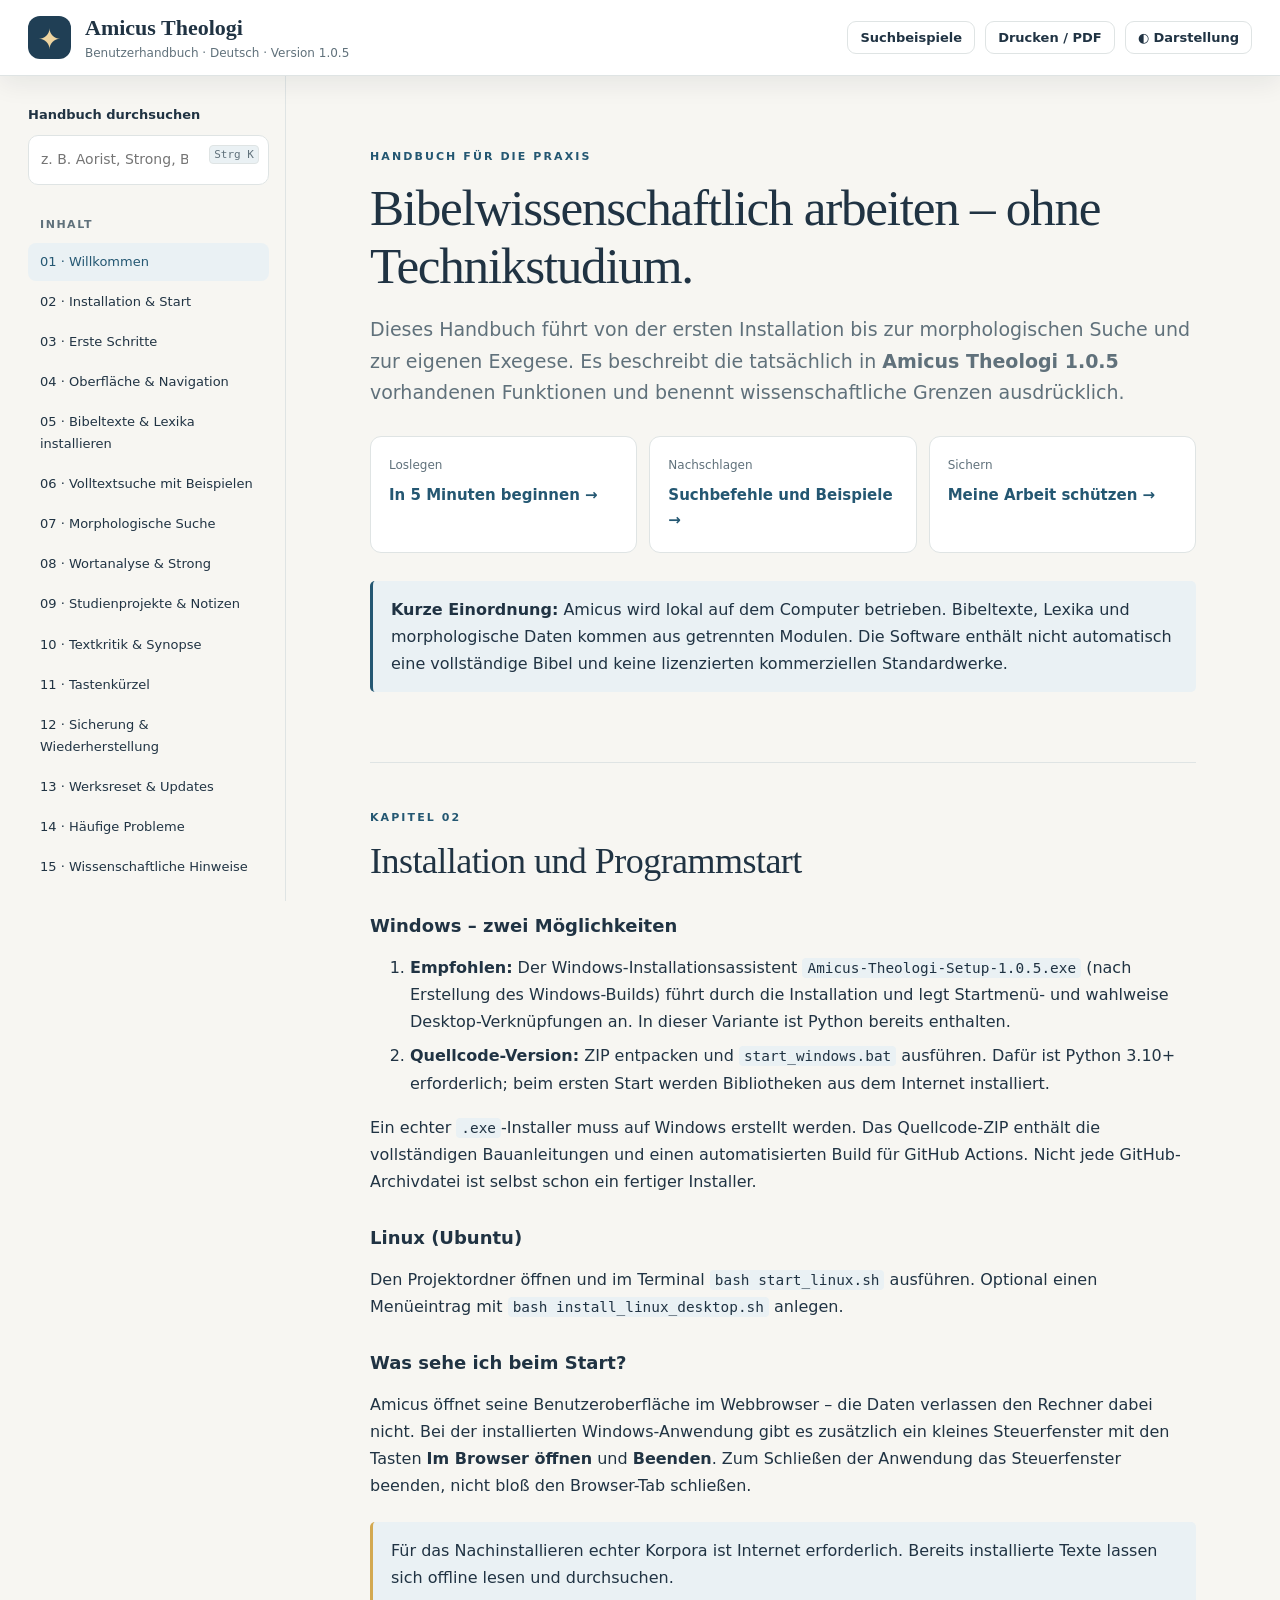
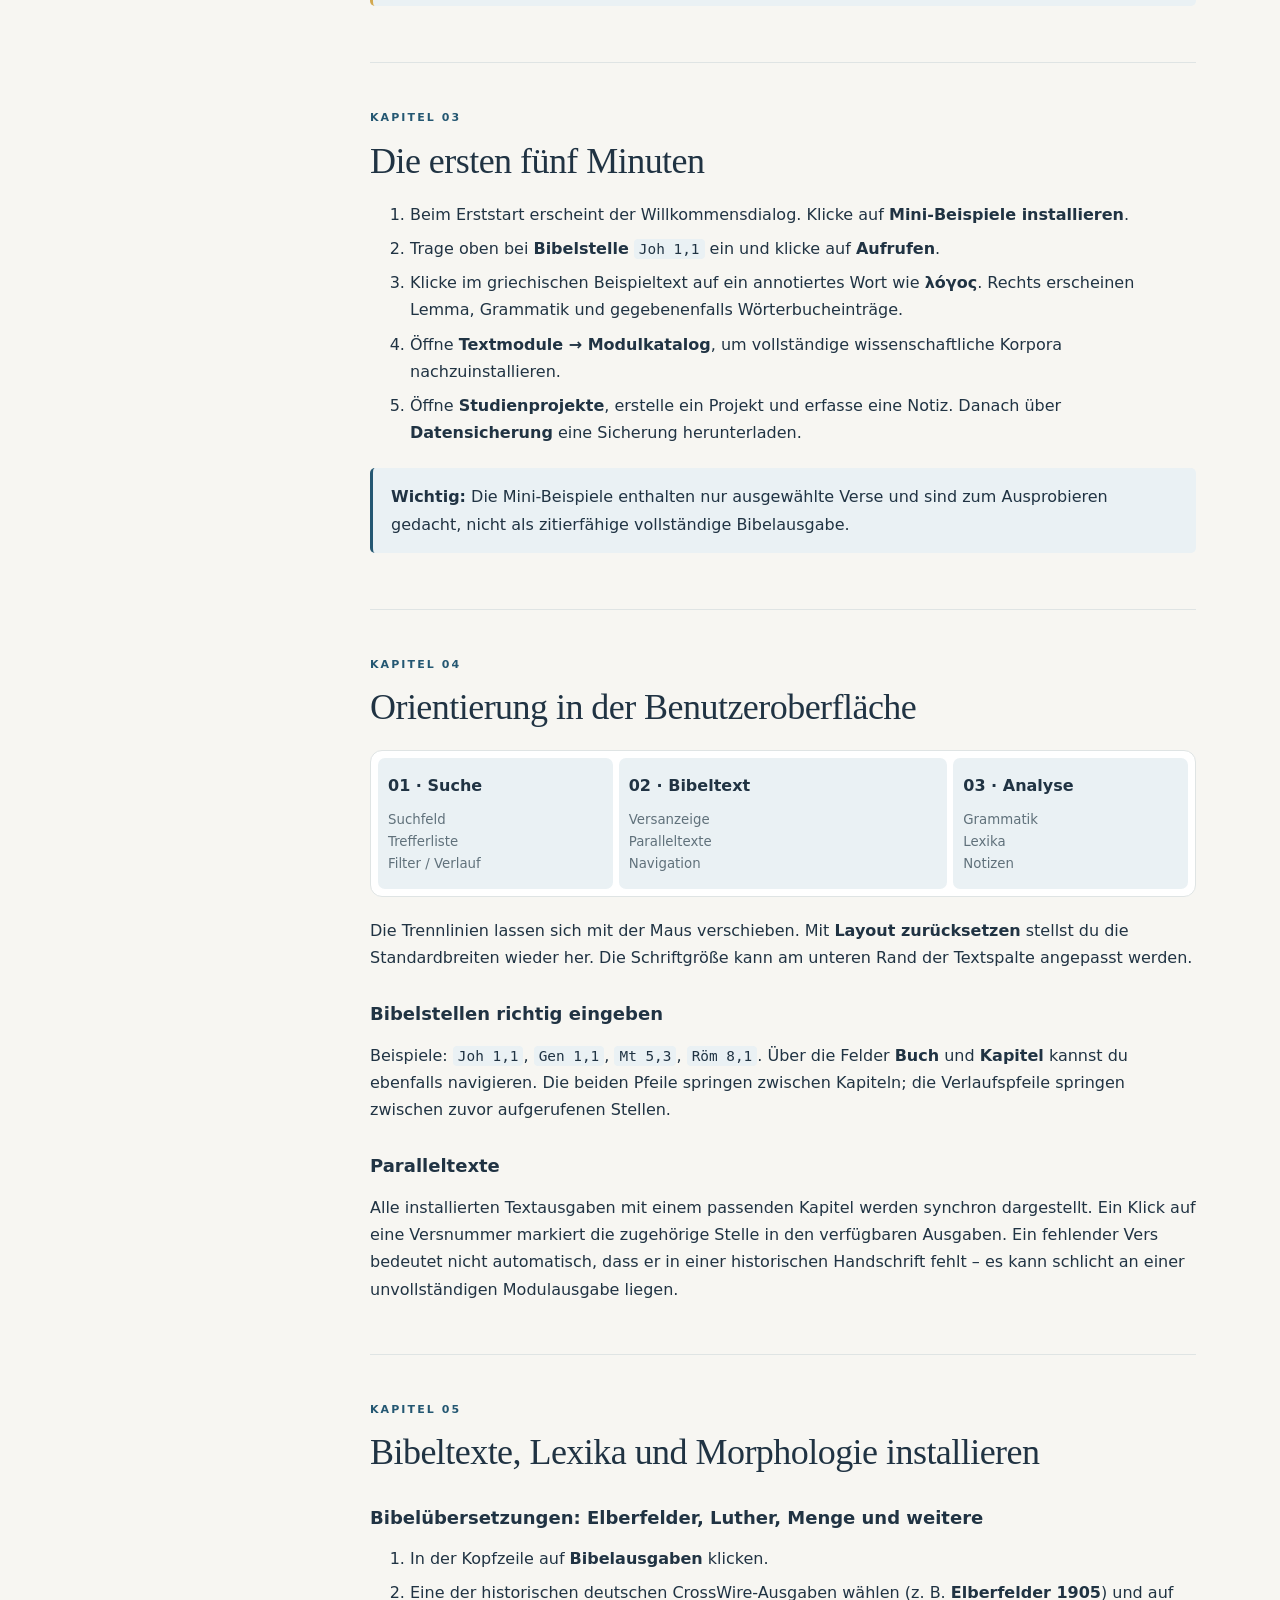
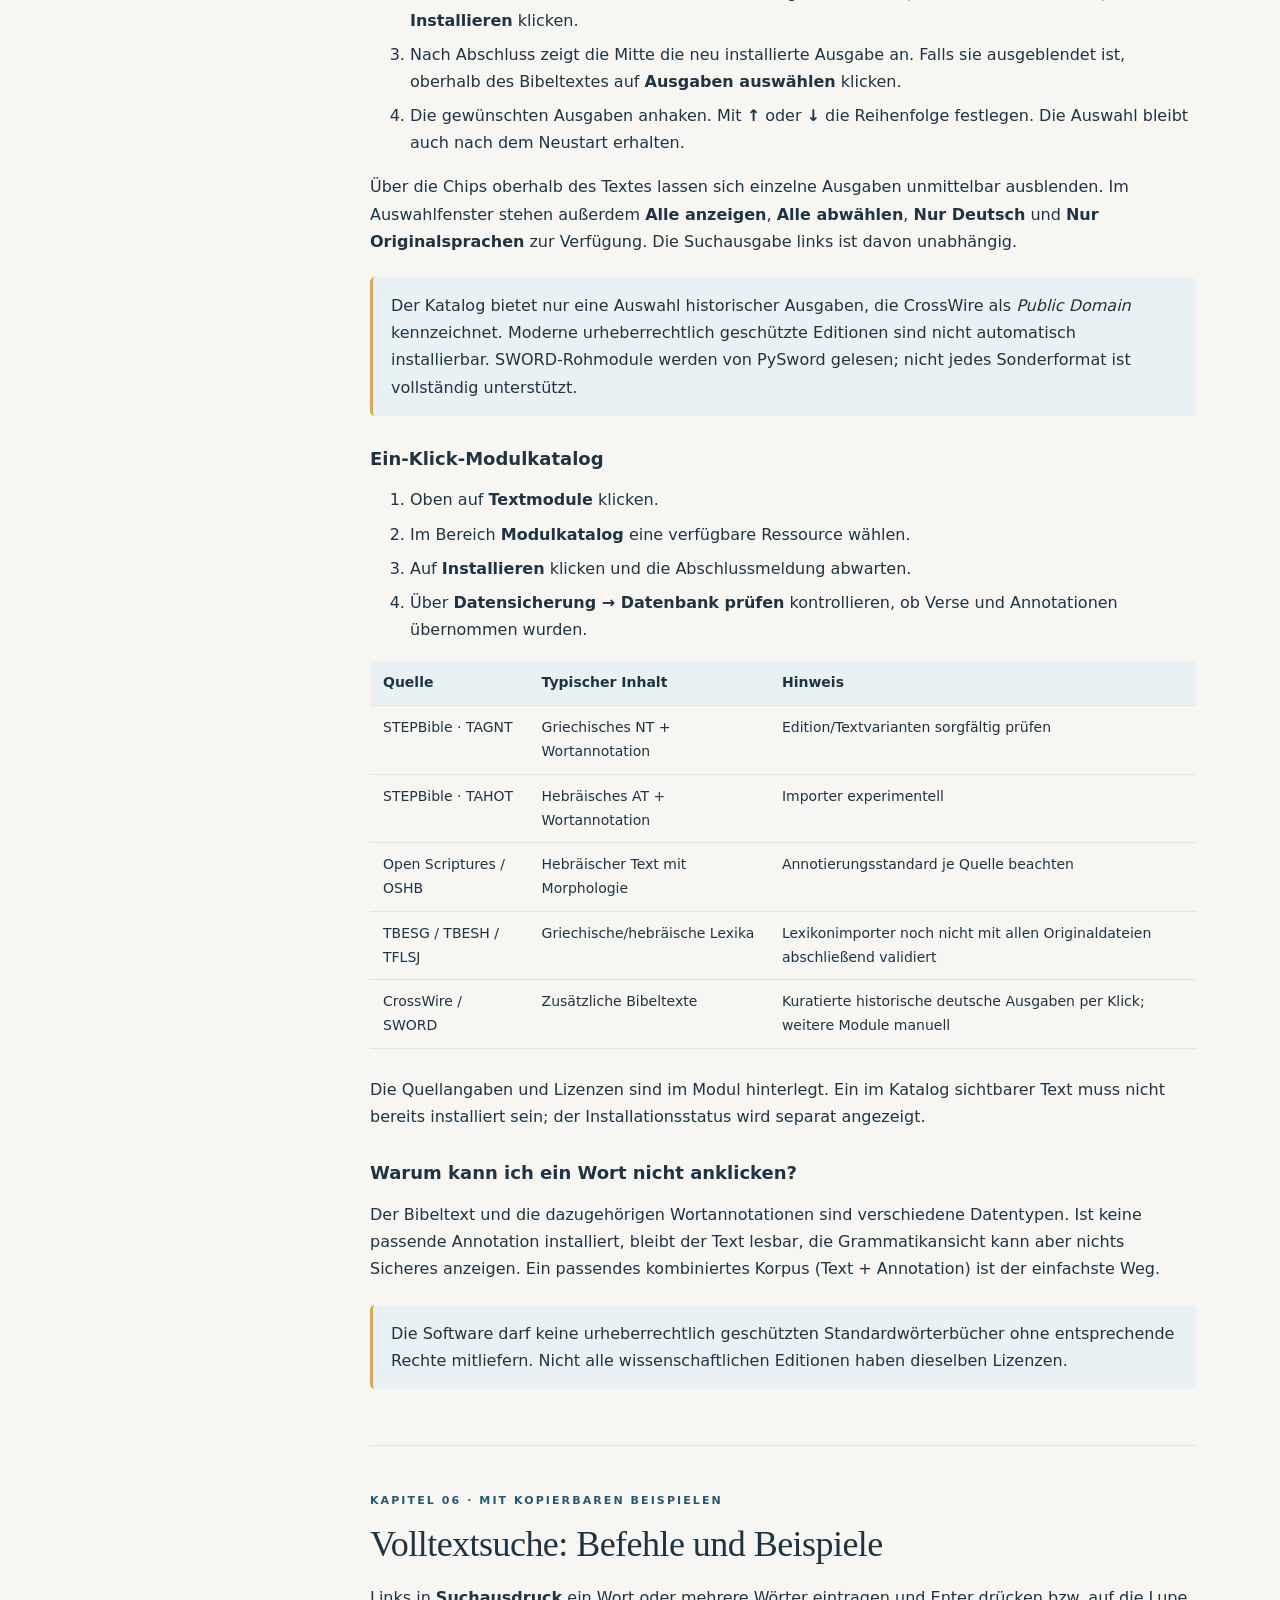
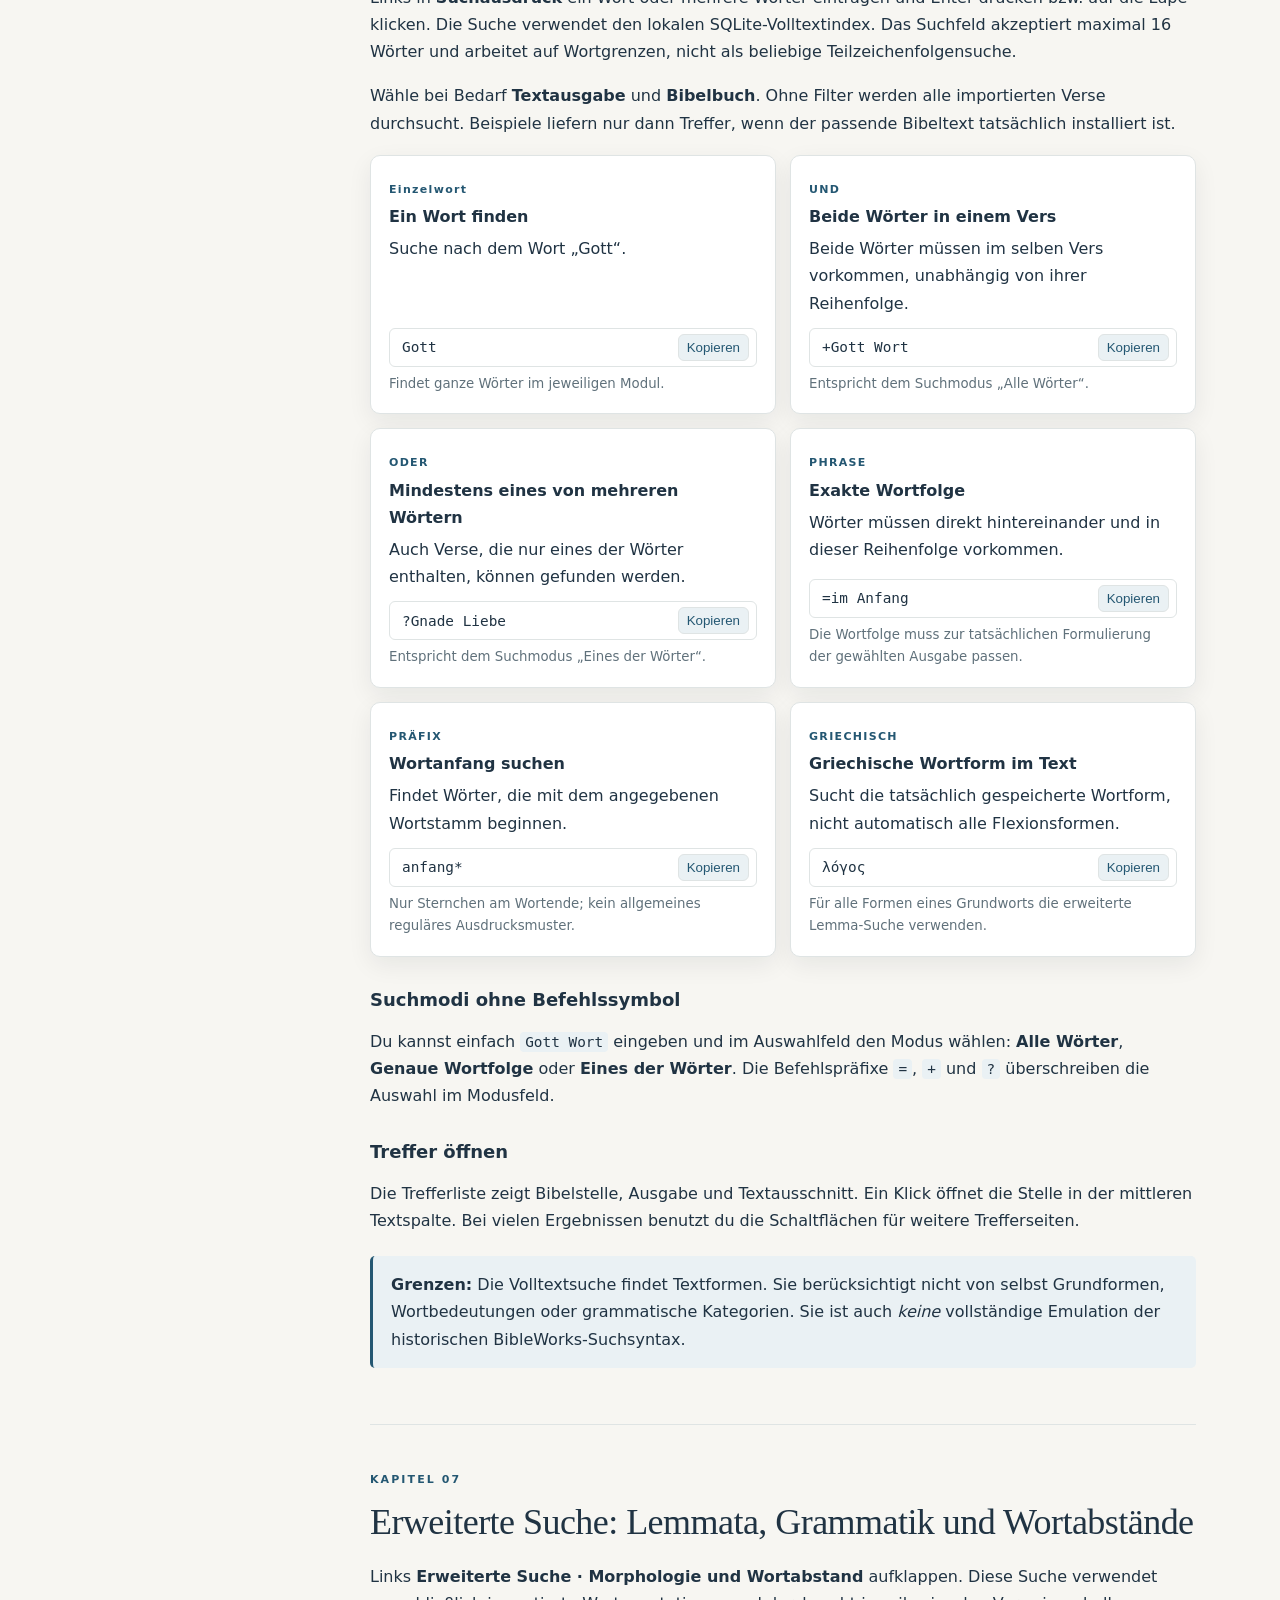
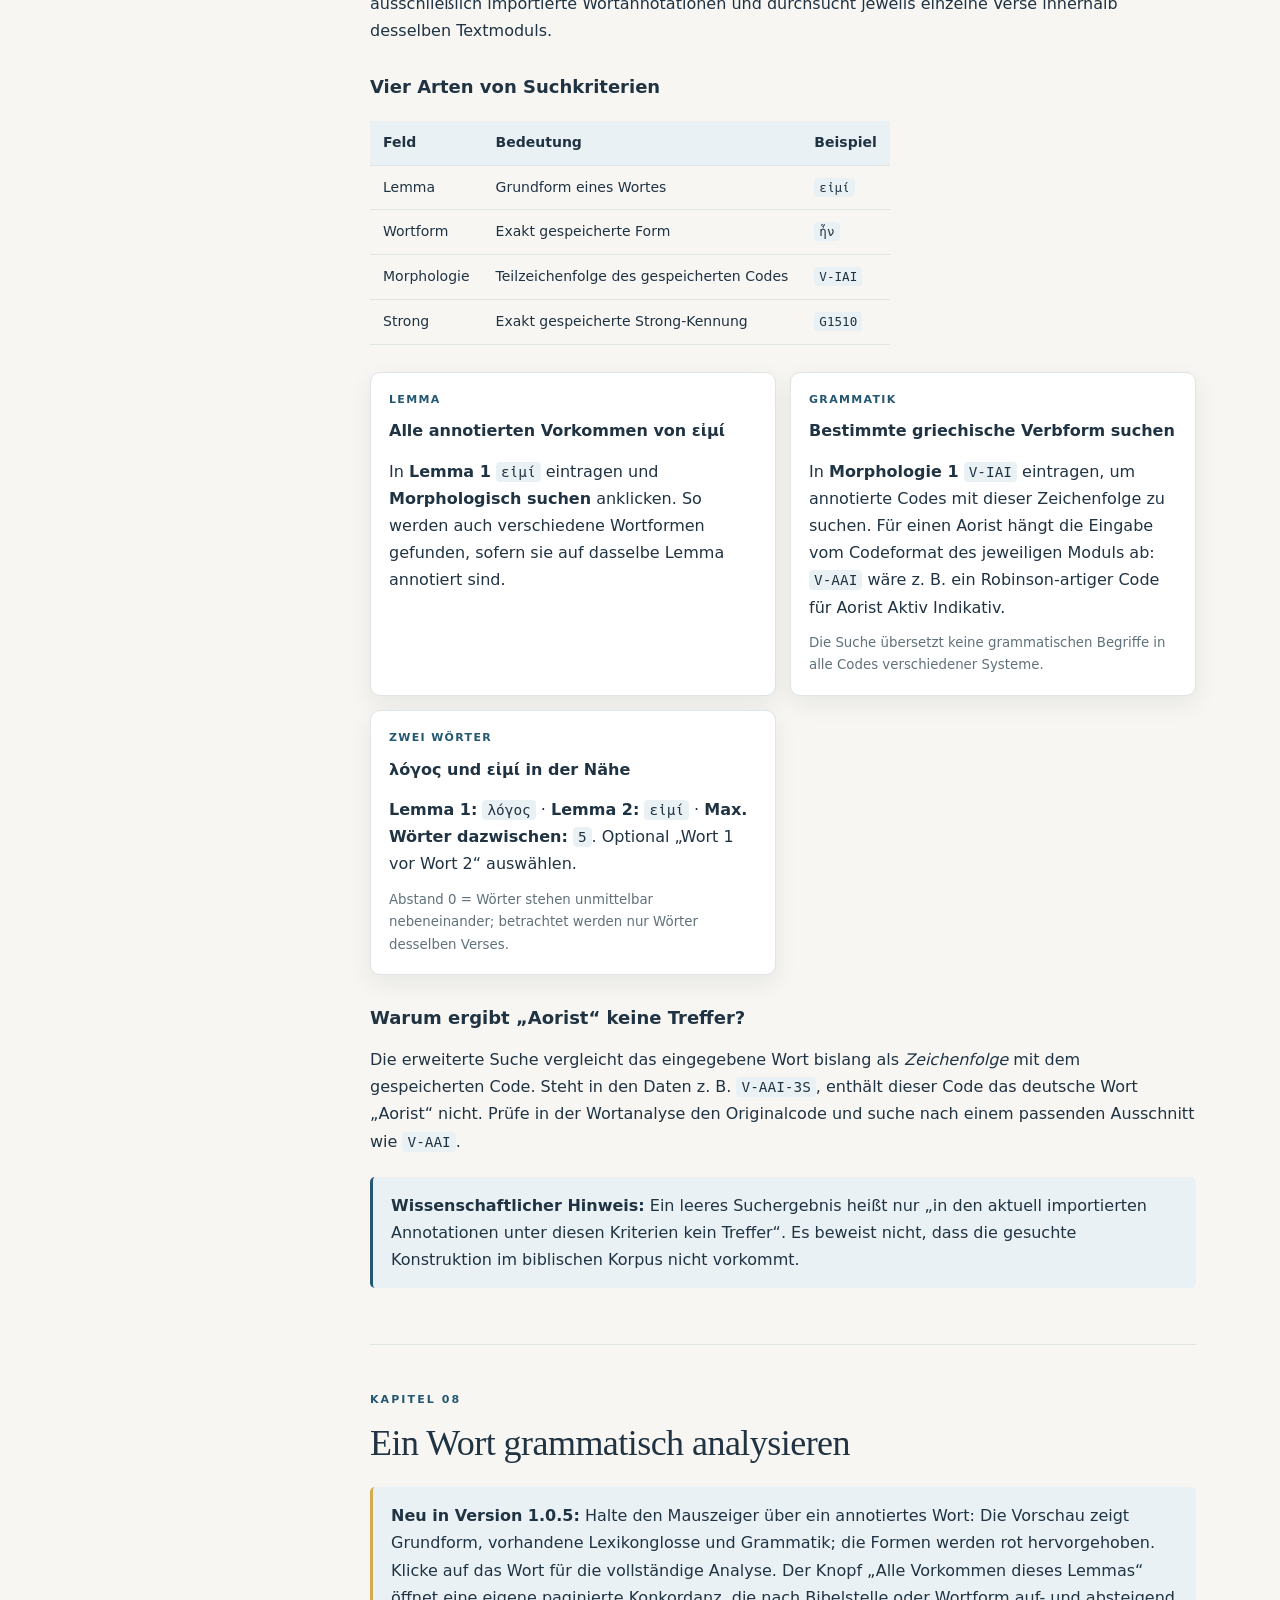
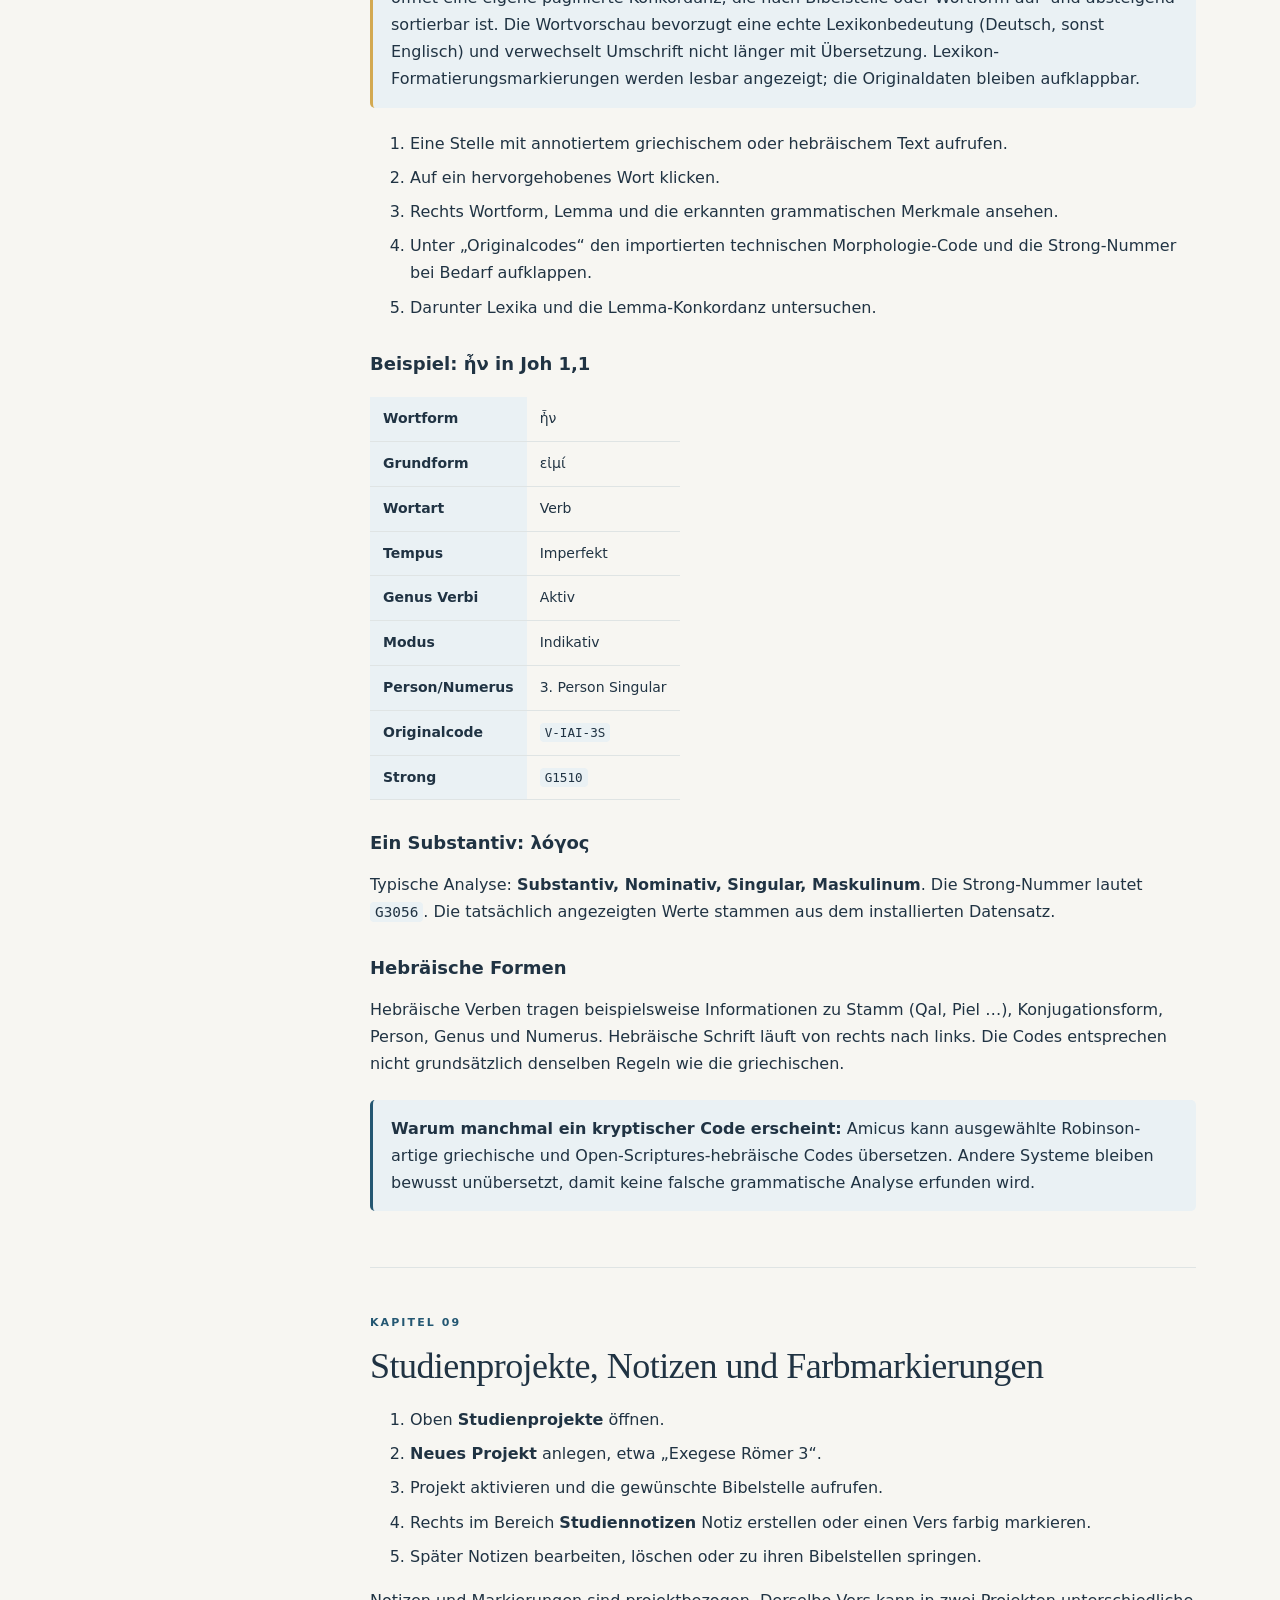
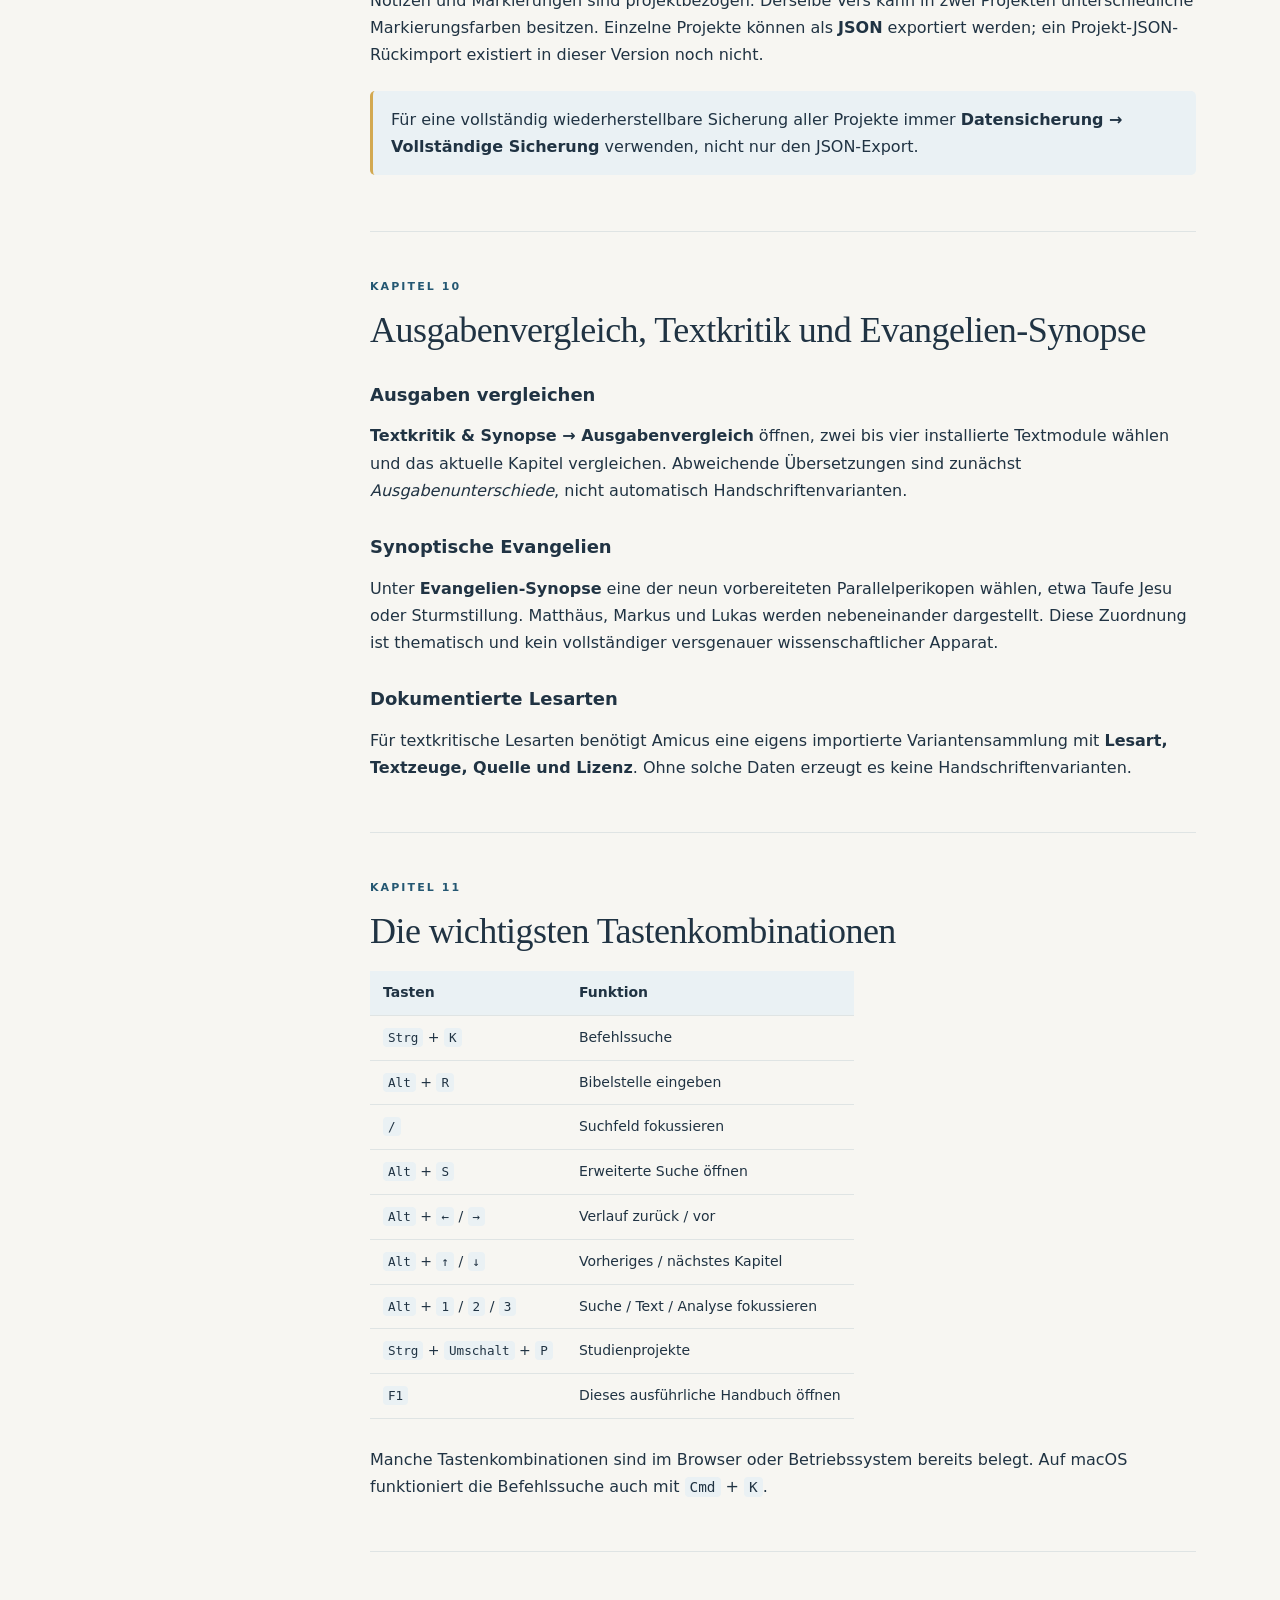
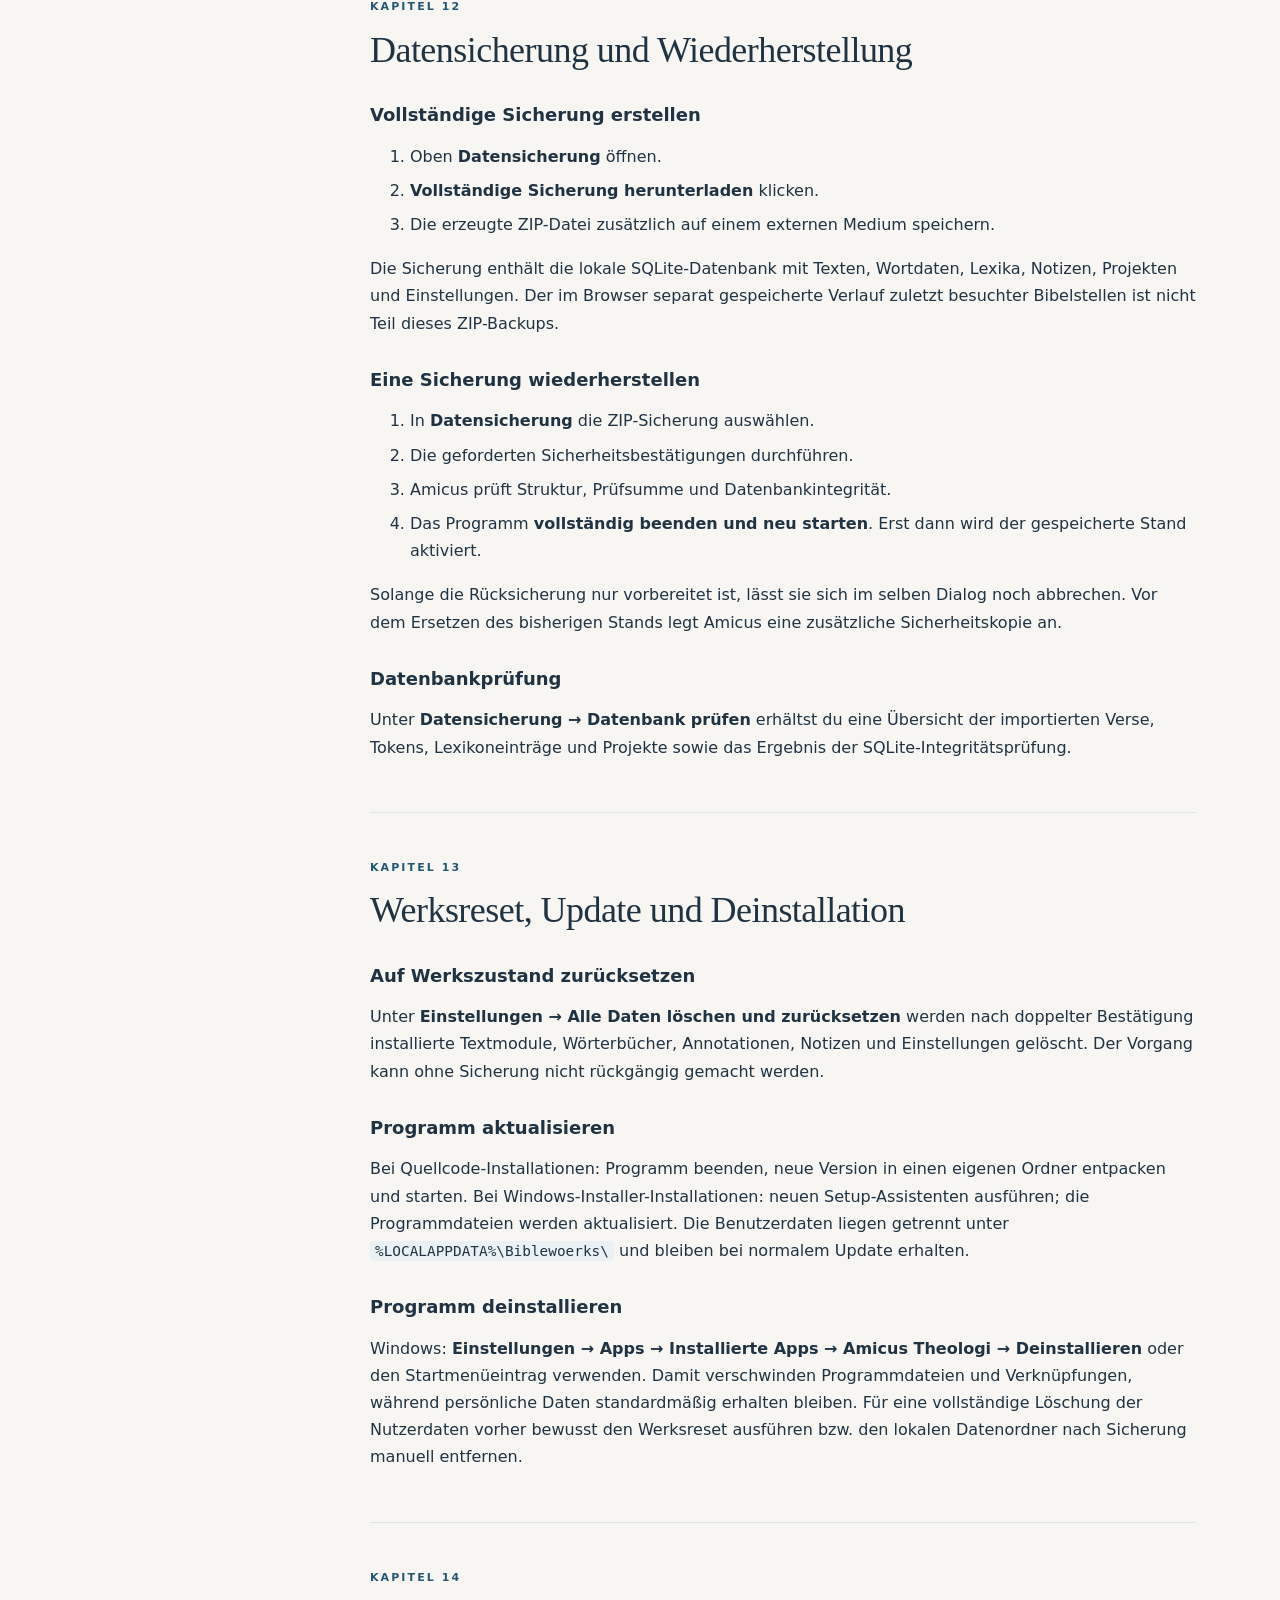
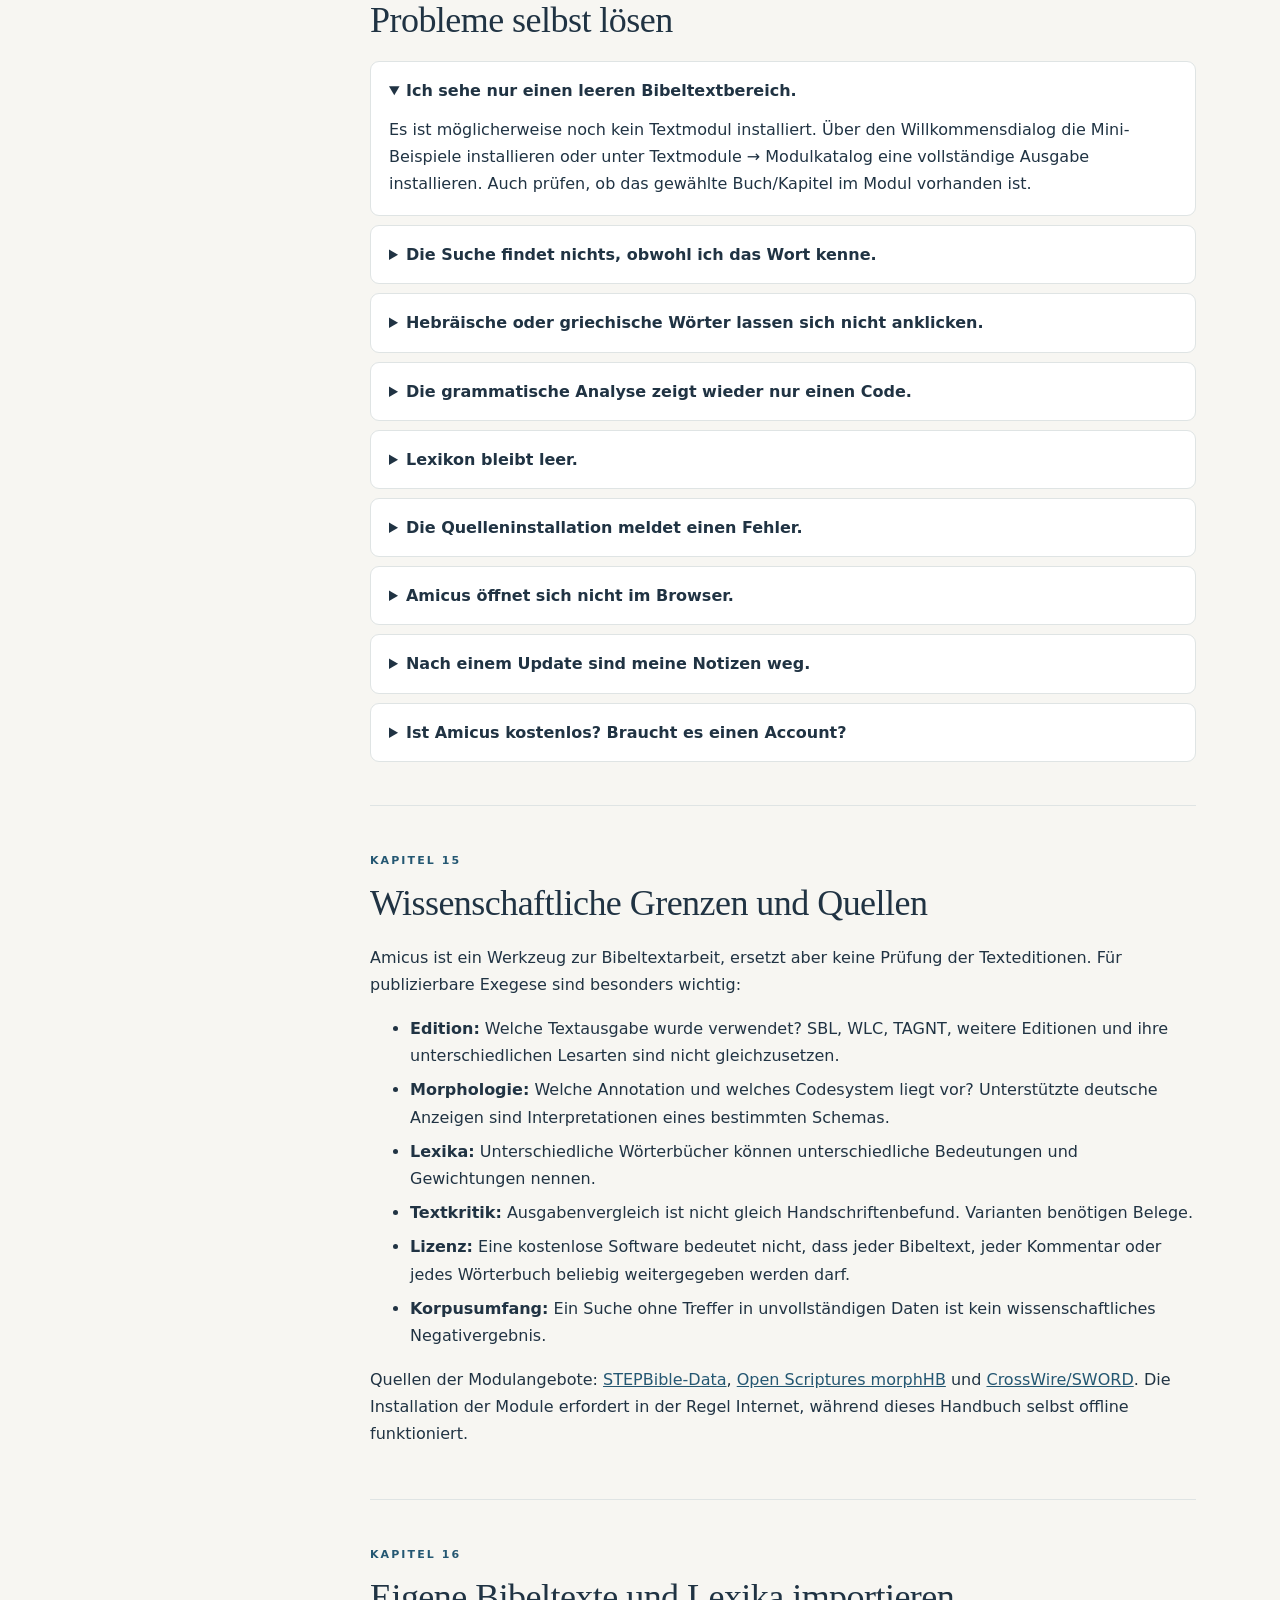
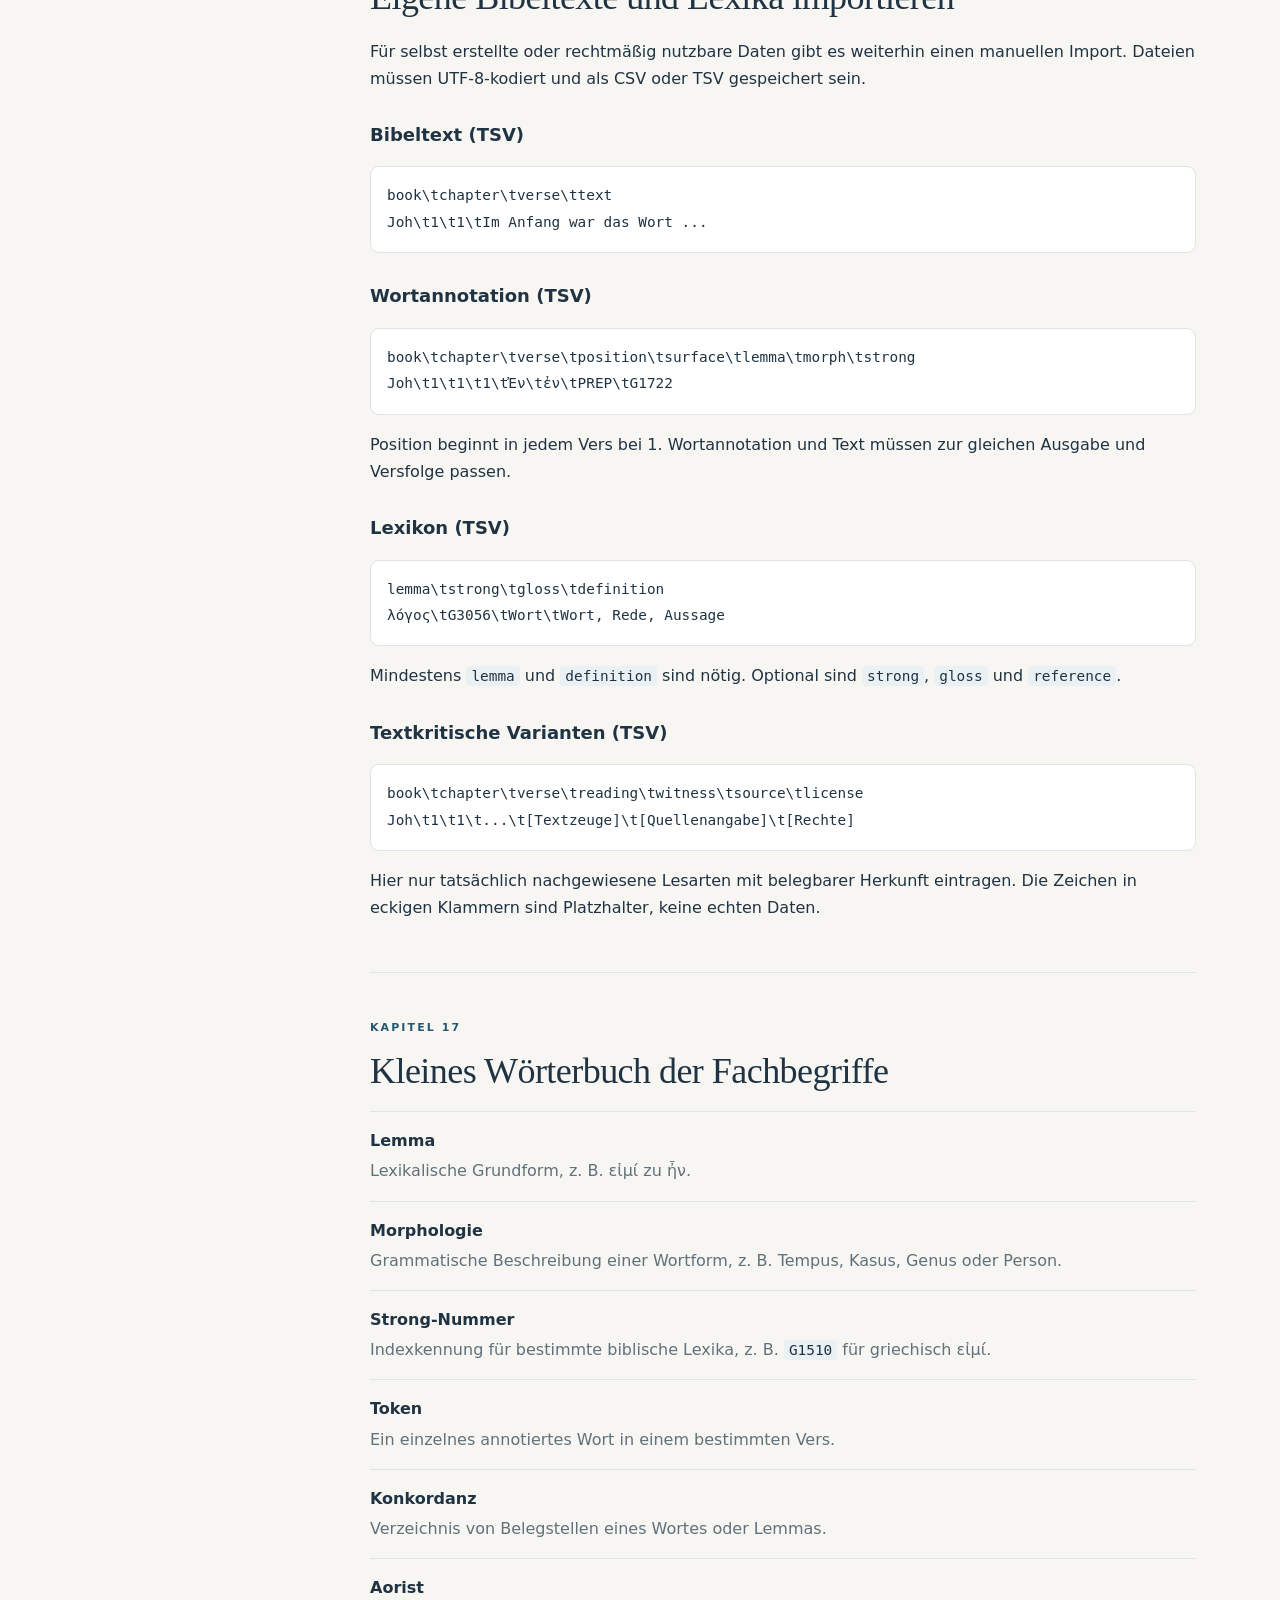
==== ANLEITUNG.html @ a0d25573 "v1.0.5_2 Oberfläche, Tooltips, Übersetzungsinstaller" ====
<!doctype html>
<html lang="de">
<head>
<meta charset="utf-8"><meta name="viewport" content="width=device-width, initial-scale=1">
<meta name="description" content="Durchsuchbare Offline-Anleitung für Amicus Theologi: Bibeltexte, Suche, Morphologie, Studienprojekte und Datensicherung.">
<title>Handbuch · Amicus Theologi</title>
<link rel="icon" href="data:image/svg+xml,%3Csvg xmlns='http://www.w3.org/2000/svg' viewBox='0 0 64 64'%3E%3Crect width='64' height='64' rx='14' fill='%231a344b'/%3E%3Cpath d='M9 19q13-6 23 4 10-10 23-4v29q-13-5-23 4-10-9-23-4z' fill='none' stroke='%23eacb83' stroke-width='3'/%3E%3Cpath d='M32 25v22' stroke='%23eacb83' stroke-width='2'/%3E%3C/svg%3E">
<link rel="stylesheet" href="ANLEITUNG.css">
<script src="ANLEITUNG.js" defer></script>
</head>
<body>
<a class="skip" href="#inhalt">Zum Inhalt springen</a>
<header class="mast"><div class="mast-inner"><a class="logo" href="#start" aria-label="Zum Anfang">✦</a><div class="mast-titles"><strong>Amicus Theologi</strong><span>Benutzerhandbuch · Deutsch · Version 1.0.5</span></div><div class="mast-actions"><a href="#suche-grundlagen">Suchbeispiele</a><button id="print" type="button">Drucken / PDF</button><button id="theme" type="button" title="Hell/Dunkel umschalten">◐ Darstellung</button></div></div></header>
<div class="layout">
<aside class="sidebar" aria-label="Handbuch-Navigation"><div class="search-wrap"><label for="manual-search">Handbuch durchsuchen</label><div class="search-row"><input id="manual-search" type="search" placeholder="z. B. Aorist, Strong, Backup …" autocomplete="off" aria-controls="search-results"><kbd>Strg K</kbd></div><button id="clear-search" type="button" hidden>Suche löschen ×</button><div id="search-results" role="status" aria-live="polite"></div></div><nav class="contents" aria-label="Kapitel"><p class="nav-label">INHALT</p>
<a href="#start">01 · Willkommen</a><a href="#installation">02 · Installation &amp; Start</a><a href="#erster-start">03 · Erste Schritte</a><a href="#oberflaeche">04 · Oberfläche &amp; Navigation</a><a href="#modulmanager">05 · Bibeltexte &amp; Lexika installieren</a><a href="#suche-grundlagen">06 · Volltextsuche mit Beispielen</a><a href="#suche-erweitert">07 · Morphologische Suche</a><a href="#morphologie">08 · Wortanalyse &amp; Strong</a><a href="#studien">09 · Studienprojekte &amp; Notizen</a><a href="#textkritik">10 · Textkritik &amp; Synopse</a><a href="#tastatur">11 · Tastenkürzel</a><a href="#daten">12 · Sicherung &amp; Wiederherstellung</a><a href="#reset">13 · Werksreset &amp; Updates</a><a href="#probleme">14 · Häufige Probleme</a><a href="#wissenschaft">15 · Wissenschaftliche Hinweise</a><a href="#formate">16 · Eigene Dateien importieren</a><a href="#glossar">17 · Fachbegriffe &amp; Glossar</a>
</nav><p class="sidebar-bottom">Lokal lesbar · kein Konto erforderlich · keine externe Such-API</p></aside>
<main id="inhalt" tabindex="-1"><div class="content">
<section class="hero help-chapter" id="start"><p class="eyebrow">HANDBUCH FÜR DIE PRAXIS</p><h1>Bibelwissenschaftlich arbeiten – ohne Technikstudium.</h1><p class="lede">Dieses Handbuch führt von der ersten Installation bis zur morphologischen Suche und zur eigenen Exegese. Es beschreibt die tatsächlich in <strong>Amicus Theologi 1.0.5</strong> vorhandenen Funktionen und benennt wissenschaftliche Grenzen ausdrücklich.</p><div class="hero-grid"><a href="#erster-start"><span>Loslegen</span><strong>In 5 Minuten beginnen →</strong></a><a href="#suche-grundlagen"><span>Nachschlagen</span><strong>Suchbefehle und Beispiele →</strong></a><a href="#daten"><span>Sichern</span><strong>Meine Arbeit schützen →</strong></a></div><div class="notice"><strong>Kurze Einordnung:</strong> Amicus wird lokal auf dem Computer betrieben. Bibeltexte, Lexika und morphologische Daten kommen aus getrennten Modulen. Die Software enthält nicht automatisch eine vollständige Bibel und keine lizenzierten kommerziellen Standardwerke.</div></section>
<section class="help-chapter" id="installation"><p class="eyebrow">KAPITEL 02</p><h2>Installation und Programmstart</h2><h3>Windows – zwei Möglichkeiten</h3><ol><li><strong>Empfohlen:</strong> Der Windows-Installationsassistent <code>Amicus-Theologi-Setup-1.0.5.exe</code> (nach Erstellung des Windows-Builds) führt durch die Installation und legt Startmenü- und wahlweise Desktop-Verknüpfungen an. In dieser Variante ist Python bereits enthalten.</li><li><strong>Quellcode-Version:</strong> ZIP entpacken und <code>start_windows.bat</code> ausführen. Dafür ist Python 3.10+ erforderlich; beim ersten Start werden Bibliotheken aus dem Internet installiert.</li></ol><p>Ein echter <code>.exe</code>-Installer muss auf Windows erstellt werden. Das Quellcode-ZIP enthält die vollständigen Bauanleitungen und einen automatisierten Build für GitHub Actions. Nicht jede GitHub-Archivdatei ist selbst schon ein fertiger Installer.</p><h3>Linux (Ubuntu)</h3><p>Den Projektordner öffnen und im Terminal <code>bash start_linux.sh</code> ausführen. Optional einen Menüeintrag mit <code>bash install_linux_desktop.sh</code> anlegen.</p><h3>Was sehe ich beim Start?</h3><p>Amicus öffnet seine Benutzeroberfläche im Webbrowser – die Daten verlassen den Rechner dabei nicht. Bei der installierten Windows-Anwendung gibt es zusätzlich ein kleines Steuerfenster mit den Tasten <b>Im Browser öffnen</b> und <b>Beenden</b>. Zum Schließen der Anwendung das Steuerfenster beenden, nicht bloß den Browser-Tab schließen.</p><div class="tip">Für das Nachinstallieren echter Korpora ist Internet erforderlich. Bereits installierte Texte lassen sich offline lesen und durchsuchen.</div></section>
<section class="help-chapter" id="erster-start"><p class="eyebrow">KAPITEL 03</p><h2>Die ersten fünf Minuten</h2><ol><li>Beim Erststart erscheint der Willkommensdialog. Klicke auf <strong>Mini-Beispiele installieren</strong>.</li><li>Trage oben bei <strong>Bibelstelle</strong> <code>Joh 1,1</code> ein und klicke auf <strong>Aufrufen</strong>.</li><li>Klicke im griechischen Beispieltext auf ein annotiertes Wort wie <strong>λόγος</strong>. Rechts erscheinen Lemma, Grammatik und gegebenenfalls Wörterbucheinträge.</li><li>Öffne <strong>Textmodule → Modulkatalog</strong>, um vollständige wissenschaftliche Korpora nachzuinstallieren.</li><li>Öffne <strong>Studienprojekte</strong>, erstelle ein Projekt und erfasse eine Notiz. Danach über <strong>Datensicherung</strong> eine Sicherung herunterladen.</li></ol><div class="notice"><strong>Wichtig:</strong> Die Mini-Beispiele enthalten nur ausgewählte Verse und sind zum Ausprobieren gedacht, nicht als zitierfähige vollständige Bibelausgabe.</div></section>
<section class="help-chapter" id="oberflaeche"><p class="eyebrow">KAPITEL 04</p><h2>Orientierung in der Benutzeroberfläche</h2><div class="layout-diagram" role="img" aria-label="Drei Spalten: links Suche, Mitte Bibeltext, rechts Analyse"><div><strong>01 · Suche</strong><small>Suchfeld<br>Trefferliste<br>Filter / Verlauf</small></div><div><strong>02 · Bibeltext</strong><small>Versanzeige<br>Paralleltexte<br>Navigation</small></div><div><strong>03 · Analyse</strong><small>Grammatik<br>Lexika<br>Notizen</small></div></div><p>Die Trennlinien lassen sich mit der Maus verschieben. Mit <strong>Layout zurücksetzen</strong> stellst du die Standardbreiten wieder her. Die Schriftgröße kann am unteren Rand der Textspalte angepasst werden.</p><h3>Bibelstellen richtig eingeben</h3><p>Beispiele: <code>Joh 1,1</code>, <code>Gen 1,1</code>, <code>Mt 5,3</code>, <code>Röm 8,1</code>. Über die Felder <strong>Buch</strong> und <strong>Kapitel</strong> kannst du ebenfalls navigieren. Die beiden Pfeile springen zwischen Kapiteln; die Verlaufspfeile springen zwischen zuvor aufgerufenen Stellen.</p><h3>Paralleltexte</h3><p>Alle installierten Textausgaben mit einem passenden Kapitel werden synchron dargestellt. Ein Klick auf eine Versnummer markiert die zugehörige Stelle in den verfügbaren Ausgaben. Ein fehlender Vers bedeutet nicht automatisch, dass er in einer historischen Handschrift fehlt – es kann schlicht an einer unvollständigen Modulausgabe liegen.</p></section>
<section class="help-chapter" id="modulmanager"><p class="eyebrow">KAPITEL 05</p><h2>Bibeltexte, Lexika und Morphologie installieren</h2><h3>Bibelübersetzungen: Elberfelder, Luther, Menge und weitere</h3><ol><li>In der Kopfzeile auf <b>Bibelausgaben</b> klicken.</li><li>Eine der historischen deutschen CrossWire-Ausgaben wählen (z. B. <b>Elberfelder 1905</b>) und auf <b>Installieren</b> klicken.</li><li>Nach Abschluss zeigt die Mitte die neu installierte Ausgabe an. Falls sie ausgeblendet ist, oberhalb des Bibeltextes auf <b>Ausgaben auswählen</b> klicken.</li><li>Die gewünschten Ausgaben anhaken. Mit <b>↑</b> oder <b>↓</b> die Reihenfolge festlegen. Die Auswahl bleibt auch nach dem Neustart erhalten.</li></ol><p>Über die Chips oberhalb des Textes lassen sich einzelne Ausgaben unmittelbar ausblenden. Im Auswahlfenster stehen außerdem <b>Alle anzeigen</b>, <b>Alle abwählen</b>, <b>Nur Deutsch</b> und <b>Nur Originalsprachen</b> zur Verfügung. Die Suchausgabe links ist davon unabhängig.</p><div class="tip">Der Katalog bietet nur eine Auswahl historischer Ausgaben, die CrossWire als <i>Public Domain</i> kennzeichnet. Moderne urheberrechtlich geschützte Editionen sind nicht automatisch installierbar. SWORD-Rohmodule werden von PySword gelesen; nicht jedes Sonderformat ist vollständig unterstützt.</div><h3>Ein-Klick-Modulkatalog</h3><ol><li>Oben auf <strong>Textmodule</strong> klicken.</li><li>Im Bereich <strong>Modulkatalog</strong> eine verfügbare Ressource wählen.</li><li>Auf <strong>Installieren</strong> klicken und die Abschlussmeldung abwarten.</li><li>Über <strong>Datensicherung → Datenbank prüfen</strong> kontrollieren, ob Verse und Annotationen übernommen wurden.</li></ol><table><thead><tr><th>Quelle</th><th>Typischer Inhalt</th><th>Hinweis</th></tr></thead><tbody><tr><td>STEPBible · TAGNT</td><td>Griechisches NT + Wortannotation</td><td>Edition/Textvarianten sorgfältig prüfen</td></tr><tr><td>STEPBible · TAHOT</td><td>Hebräisches AT + Wortannotation</td><td>Importer experimentell</td></tr><tr><td>Open Scriptures / OSHB</td><td>Hebräischer Text mit Morphologie</td><td>Annotierungsstandard je Quelle beachten</td></tr><tr><td>TBESG / TBESH / TFLSJ</td><td>Griechische/hebräische Lexika</td><td>Lexikonimporter noch nicht mit allen Originaldateien abschließend validiert</td></tr><tr><td>CrossWire / SWORD</td><td>Zusätzliche Bibeltexte</td><td>Kuratierte historische deutsche Ausgaben per Klick; weitere Module manuell</td></tr></tbody></table><p>Die Quellangaben und Lizenzen sind im Modul hinterlegt. Ein im Katalog sichtbarer Text muss nicht bereits installiert sein; der Installationsstatus wird separat angezeigt.</p><h3>Warum kann ich ein Wort nicht anklicken?</h3><p>Der Bibeltext und die dazugehörigen Wortannotationen sind verschiedene Datentypen. Ist keine passende Annotation installiert, bleibt der Text lesbar, die Grammatikansicht kann aber nichts Sicheres anzeigen. Ein passendes kombiniertes Korpus (Text + Annotation) ist der einfachste Weg.</p><div class="tip">Die Software darf keine urheberrechtlich geschützten Standardwörterbücher ohne entsprechende Rechte mitliefern. Nicht alle wissenschaftlichen Editionen haben dieselben Lizenzen.</div></section>
<section class="help-chapter" id="suche-grundlagen"><p class="eyebrow">KAPITEL 06 · MIT KOPIERBAREN BEISPIELEN</p><h2>Volltextsuche: Befehle und Beispiele</h2><p>Links in <strong>Suchausdruck</strong> ein Wort oder mehrere Wörter eintragen und Enter drücken bzw. auf die Lupe klicken. Die Suche verwendet den lokalen SQLite-Volltextindex. Das Suchfeld akzeptiert maximal 16 Wörter und arbeitet auf Wortgrenzen, nicht als beliebige Teilzeichenfolgensuche.</p><p>Wähle bei Bedarf <strong>Textausgabe</strong> und <strong>Bibelbuch</strong>. Ohne Filter werden alle importierten Verse durchsucht. Beispiele liefern nur dann Treffer, wenn der passende Bibeltext tatsächlich installiert ist.</p><div class="example-list" id="search-examples">
<article class="example"><div><span class="tag">Einzelwort</span><h3>Ein Wort finden</h3><p>Suche nach dem Wort „Gott“.</p></div><div class="example-command"><code>Gott</code><button data-copy="Gott">Kopieren</button></div><small>Findet ganze Wörter im jeweiligen Modul.</small></article>
<article class="example"><div><span class="tag">UND</span><h3>Beide Wörter in einem Vers</h3><p>Beide Wörter müssen im selben Vers vorkommen, unabhängig von ihrer Reihenfolge.</p></div><div class="example-command"><code>+Gott Wort</code><button data-copy="+Gott Wort">Kopieren</button></div><small>Entspricht dem Suchmodus „Alle Wörter“.</small></article>
<article class="example"><div><span class="tag">ODER</span><h3>Mindestens eines von mehreren Wörtern</h3><p>Auch Verse, die nur eines der Wörter enthalten, können gefunden werden.</p></div><div class="example-command"><code>?Gnade Liebe</code><button data-copy="?Gnade Liebe">Kopieren</button></div><small>Entspricht dem Suchmodus „Eines der Wörter“.</small></article>
<article class="example"><div><span class="tag">PHRASE</span><h3>Exakte Wortfolge</h3><p>Wörter müssen direkt hintereinander und in dieser Reihenfolge vorkommen.</p></div><div class="example-command"><code>=im Anfang</code><button data-copy="=im Anfang">Kopieren</button></div><small>Die Wortfolge muss zur tatsächlichen Formulierung der gewählten Ausgabe passen.</small></article>
<article class="example"><div><span class="tag">PRÄFIX</span><h3>Wortanfang suchen</h3><p>Findet Wörter, die mit dem angegebenen Wortstamm beginnen.</p></div><div class="example-command"><code>anfang*</code><button data-copy="anfang*">Kopieren</button></div><small>Nur Sternchen am Wortende; kein allgemeines reguläres Ausdrucksmuster.</small></article>
<article class="example"><div><span class="tag">GRIECHISCH</span><h3>Griechische Wortform im Text</h3><p>Sucht die tatsächlich gespeicherte Wortform, nicht automatisch alle Flexionsformen.</p></div><div class="example-command"><code>λόγος</code><button data-copy="λόγος">Kopieren</button></div><small>Für alle Formen eines Grundworts die erweiterte Lemma-Suche verwenden.</small></article>
</div><h3>Suchmodi ohne Befehlssymbol</h3><p>Du kannst einfach <code>Gott Wort</code> eingeben und im Auswahlfeld den Modus wählen: <b>Alle Wörter</b>, <b>Genaue Wortfolge</b> oder <b>Eines der Wörter</b>. Die Befehlspräfixe <code>=</code>, <code>+</code> und <code>?</code> überschreiben die Auswahl im Modusfeld.</p><h3>Treffer öffnen</h3><p>Die Trefferliste zeigt Bibelstelle, Ausgabe und Textausschnitt. Ein Klick öffnet die Stelle in der mittleren Textspalte. Bei vielen Ergebnissen benutzt du die Schaltflächen für weitere Trefferseiten.</p><div class="notice"><strong>Grenzen:</strong> Die Volltextsuche findet Textformen. Sie berücksichtigt nicht von selbst Grundformen, Wortbedeutungen oder grammatische Kategorien. Sie ist auch <em>keine</em> vollständige Emulation der historischen BibleWorks-Suchsyntax.</div></section>
<section class="help-chapter" id="suche-erweitert"><p class="eyebrow">KAPITEL 07</p><h2>Erweiterte Suche: Lemmata, Grammatik und Wortabstände</h2><p>Links <strong>Erweiterte Suche · Morphologie und Wortabstand</strong> aufklappen. Diese Suche verwendet ausschließlich importierte Wortannotationen und durchsucht jeweils einzelne Verse innerhalb desselben Textmoduls.</p><h3>Vier Arten von Suchkriterien</h3><table><thead><tr><th>Feld</th><th>Bedeutung</th><th>Beispiel</th></tr></thead><tbody><tr><td>Lemma</td><td>Grundform eines Wortes</td><td><code>εἰμί</code></td></tr><tr><td>Wortform</td><td>Exakt gespeicherte Form</td><td><code>ἦν</code></td></tr><tr><td>Morphologie</td><td>Teilzeichenfolge des gespeicherten Codes</td><td><code>V-IAI</code></td></tr><tr><td>Strong</td><td>Exakt gespeicherte Strong-Kennung</td><td><code>G1510</code></td></tr></tbody></table>
<div class="example-list"><article class="example"><span class="tag">LEMMA</span><h3>Alle annotierten Vorkommen von εἰμί</h3><p>In <strong>Lemma 1</strong> <code>εἰμί</code> eintragen und <strong>Morphologisch suchen</strong> anklicken. So werden auch verschiedene Wortformen gefunden, sofern sie auf dasselbe Lemma annotiert sind.</p></article><article class="example"><span class="tag">GRAMMATIK</span><h3>Bestimmte griechische Verbform suchen</h3><p>In <strong>Morphologie 1</strong> <code>V-IAI</code> eintragen, um annotierte Codes mit dieser Zeichenfolge zu suchen. Für einen Aorist hängt die Eingabe vom Codeformat des jeweiligen Moduls ab: <code>V-AAI</code> wäre z. B. ein Robinson-artiger Code für Aorist Aktiv Indikativ.</p><small>Die Suche übersetzt keine grammatischen Begriffe in alle Codes verschiedener Systeme.</small></article><article class="example"><span class="tag">ZWEI WÖRTER</span><h3>λόγος und εἰμί in der Nähe</h3><p><b>Lemma 1:</b> <code>λόγος</code> · <b>Lemma 2:</b> <code>εἰμί</code> · <b>Max. Wörter dazwischen:</b> <code>5</code>. Optional „Wort 1 vor Wort 2“ auswählen.</p><small>Abstand 0 = Wörter stehen unmittelbar nebeneinander; betrachtet werden nur Wörter desselben Verses.</small></article></div>
<h3>Warum ergibt „Aorist“ keine Treffer?</h3><p>Die erweiterte Suche vergleicht das eingegebene Wort bislang als <em>Zeichenfolge</em> mit dem gespeicherten Code. Steht in den Daten z. B. <code>V-AAI-3S</code>, enthält dieser Code das deutsche Wort „Aorist“ nicht. Prüfe in der Wortanalyse den Originalcode und suche nach einem passenden Ausschnitt wie <code>V-AAI</code>.</p><div class="notice"><strong>Wissenschaftlicher Hinweis:</strong> Ein leeres Suchergebnis heißt nur „in den aktuell importierten Annotationen unter diesen Kriterien kein Treffer“. Es beweist nicht, dass die gesuchte Konstruktion im biblischen Korpus nicht vorkommt.</div></section>
<section class="help-chapter" id="morphologie"><p class="eyebrow">KAPITEL 08</p><h2>Ein Wort grammatisch analysieren</h2><div class="tip"><strong>Neu in Version 1.0.5:</strong> Halte den Mauszeiger über ein annotiertes Wort: Die Vorschau zeigt Grundform, vorhandene Lexikonglosse und Grammatik; die Formen werden rot hervorgehoben. Klicke auf das Wort für die vollständige Analyse. Der Knopf „Alle Vorkommen dieses Lemmas“ öffnet eine eigene paginierte Konkordanz, die nach Bibelstelle oder Wortform auf- und absteigend sortierbar ist. Die Wortvorschau bevorzugt eine echte Lexikonbedeutung (Deutsch, sonst Englisch) und verwechselt Umschrift nicht länger mit Übersetzung. Lexikon-Formatierungsmarkierungen werden lesbar angezeigt; die Originaldaten bleiben aufklappbar.</div><ol><li>Eine Stelle mit annotiertem griechischem oder hebräischem Text aufrufen.</li><li>Auf ein hervorgehobenes Wort klicken.</li><li>Rechts Wortform, Lemma und die erkannten grammatischen Merkmale ansehen.</li><li>Unter „Originalcodes“ den importierten technischen Morphologie-Code und die Strong-Nummer bei Bedarf aufklappen.</li><li>Darunter Lexika und die Lemma-Konkordanz untersuchen.</li></ol><h3>Beispiel: <span lang="grc">ἦν</span> in Joh 1,1</h3><table><tbody><tr><th>Wortform</th><td lang="grc">ἦν</td></tr><tr><th>Grundform</th><td lang="grc">εἰμί</td></tr><tr><th>Wortart</th><td>Verb</td></tr><tr><th>Tempus</th><td>Imperfekt</td></tr><tr><th>Genus Verbi</th><td>Aktiv</td></tr><tr><th>Modus</th><td>Indikativ</td></tr><tr><th>Person/Numerus</th><td>3. Person Singular</td></tr><tr><th>Originalcode</th><td><code>V-IAI-3S</code></td></tr><tr><th>Strong</th><td><code>G1510</code></td></tr></tbody></table><h3>Ein Substantiv: <span lang="grc">λόγος</span></h3><p>Typische Analyse: <b>Substantiv, Nominativ, Singular, Maskulinum</b>. Die Strong-Nummer lautet <code>G3056</code>. Die tatsächlich angezeigten Werte stammen aus dem installierten Datensatz.</p><h3>Hebräische Formen</h3><p>Hebräische Verben tragen beispielsweise Informationen zu Stamm (Qal, Piel …), Konjugationsform, Person, Genus und Numerus. Hebräische Schrift läuft von rechts nach links. Die Codes entsprechen nicht grundsätzlich denselben Regeln wie die griechischen.</p><div class="notice"><strong>Warum manchmal ein kryptischer Code erscheint:</strong> Amicus kann ausgewählte Robinson-artige griechische und Open-Scriptures-hebräische Codes übersetzen. Andere Systeme bleiben bewusst unübersetzt, damit keine falsche grammatische Analyse erfunden wird.</div></section>
<section class="help-chapter" id="studien"><p class="eyebrow">KAPITEL 09</p><h2>Studienprojekte, Notizen und Farbmarkierungen</h2><ol><li>Oben <strong>Studienprojekte</strong> öffnen.</li><li><strong>Neues Projekt</strong> anlegen, etwa „Exegese Römer 3“.</li><li>Projekt aktivieren und die gewünschte Bibelstelle aufrufen.</li><li>Rechts im Bereich <strong>Studiennotizen</strong> Notiz erstellen oder einen Vers farbig markieren.</li><li>Später Notizen bearbeiten, löschen oder zu ihren Bibelstellen springen.</li></ol><p>Notizen und Markierungen sind projektbezogen. Derselbe Vers kann in zwei Projekten unterschiedliche Markierungsfarben besitzen. Einzelne Projekte können als <strong>JSON</strong> exportiert werden; ein Projekt-JSON-Rückimport existiert in dieser Version noch nicht.</p><div class="tip">Für eine vollständig wiederherstellbare Sicherung aller Projekte immer <strong>Datensicherung → Vollständige Sicherung</strong> verwenden, nicht nur den JSON-Export.</div></section>
<section class="help-chapter" id="textkritik"><p class="eyebrow">KAPITEL 10</p><h2>Ausgabenvergleich, Textkritik und Evangelien-Synopse</h2><h3>Ausgaben vergleichen</h3><p><strong>Textkritik &amp; Synopse → Ausgabenvergleich</strong> öffnen, zwei bis vier installierte Textmodule wählen und das aktuelle Kapitel vergleichen. Abweichende Übersetzungen sind zunächst <em>Ausgabenunterschiede</em>, nicht automatisch Handschriftenvarianten.</p><h3>Synoptische Evangelien</h3><p>Unter <strong>Evangelien-Synopse</strong> eine der neun vorbereiteten Parallelperikopen wählen, etwa Taufe Jesu oder Sturmstillung. Matthäus, Markus und Lukas werden nebeneinander dargestellt. Diese Zuordnung ist thematisch und kein vollständiger versgenauer wissenschaftlicher Apparat.</p><h3>Dokumentierte Lesarten</h3><p>Für textkritische Lesarten benötigt Amicus eine eigens importierte Variantensammlung mit <strong>Lesart, Textzeuge, Quelle und Lizenz</strong>. Ohne solche Daten erzeugt es keine Handschriftenvarianten.</p></section>
<section class="help-chapter" id="tastatur"><p class="eyebrow">KAPITEL 11</p><h2>Die wichtigsten Tastenkombinationen</h2><table><thead><tr><th>Tasten</th><th>Funktion</th></tr></thead><tbody><tr><td><kbd>Strg</kbd> + <kbd>K</kbd></td><td>Befehlssuche</td></tr><tr><td><kbd>Alt</kbd> + <kbd>R</kbd></td><td>Bibelstelle eingeben</td></tr><tr><td><kbd>/</kbd></td><td>Suchfeld fokussieren</td></tr><tr><td><kbd>Alt</kbd> + <kbd>S</kbd></td><td>Erweiterte Suche öffnen</td></tr><tr><td><kbd>Alt</kbd> + <kbd>←</kbd> / <kbd>→</kbd></td><td>Verlauf zurück / vor</td></tr><tr><td><kbd>Alt</kbd> + <kbd>↑</kbd> / <kbd>↓</kbd></td><td>Vorheriges / nächstes Kapitel</td></tr><tr><td><kbd>Alt</kbd> + <kbd>1</kbd> / <kbd>2</kbd> / <kbd>3</kbd></td><td>Suche / Text / Analyse fokussieren</td></tr><tr><td><kbd>Strg</kbd> + <kbd>Umschalt</kbd> + <kbd>P</kbd></td><td>Studienprojekte</td></tr><tr><td><kbd>F1</kbd></td><td>Dieses ausführliche Handbuch öffnen</td></tr></tbody></table><p>Manche Tastenkombinationen sind im Browser oder Betriebssystem bereits belegt. Auf macOS funktioniert die Befehlssuche auch mit <kbd>Cmd</kbd> + <kbd>K</kbd>.</p></section>
<section class="help-chapter" id="daten"><p class="eyebrow">KAPITEL 12</p><h2>Datensicherung und Wiederherstellung</h2><h3>Vollständige Sicherung erstellen</h3><ol><li>Oben <strong>Datensicherung</strong> öffnen.</li><li><strong>Vollständige Sicherung herunterladen</strong> klicken.</li><li>Die erzeugte ZIP-Datei zusätzlich auf einem externen Medium speichern.</li></ol><p>Die Sicherung enthält die lokale SQLite-Datenbank mit Texten, Wortdaten, Lexika, Notizen, Projekten und Einstellungen. Der im Browser separat gespeicherte Verlauf zuletzt besuchter Bibelstellen ist nicht Teil dieses ZIP-Backups.</p><h3>Eine Sicherung wiederherstellen</h3><ol><li>In <strong>Datensicherung</strong> die ZIP-Sicherung auswählen.</li><li>Die geforderten Sicherheitsbestätigungen durchführen.</li><li>Amicus prüft Struktur, Prüfsumme und Datenbankintegrität.</li><li>Das Programm <strong>vollständig beenden und neu starten</strong>. Erst dann wird der gespeicherte Stand aktiviert.</li></ol><p>Solange die Rücksicherung nur vorbereitet ist, lässt sie sich im selben Dialog noch abbrechen. Vor dem Ersetzen des bisherigen Stands legt Amicus eine zusätzliche Sicherheitskopie an.</p><h3>Datenbankprüfung</h3><p>Unter <strong>Datensicherung → Datenbank prüfen</strong> erhältst du eine Übersicht der importierten Verse, Tokens, Lexikoneinträge und Projekte sowie das Ergebnis der SQLite-Integritätsprüfung.</p></section>
<section class="help-chapter" id="reset"><p class="eyebrow">KAPITEL 13</p><h2>Werksreset, Update und Deinstallation</h2><h3>Auf Werkszustand zurücksetzen</h3><p>Unter <strong>Einstellungen → Alle Daten löschen und zurücksetzen</strong> werden nach doppelter Bestätigung installierte Textmodule, Wörterbücher, Annotationen, Notizen und Einstellungen gelöscht. Der Vorgang kann ohne Sicherung nicht rückgängig gemacht werden.</p><h3>Programm aktualisieren</h3><p>Bei Quellcode-Installationen: Programm beenden, neue Version in einen eigenen Ordner entpacken und starten. Bei Windows-Installer-Installationen: neuen Setup-Assistenten ausführen; die Programmdateien werden aktualisiert. Die Benutzerdaten liegen getrennt unter <code>%LOCALAPPDATA%\Biblewoerks\</code> und bleiben bei normalem Update erhalten.</p><h3>Programm deinstallieren</h3><p>Windows: <strong>Einstellungen → Apps → Installierte Apps → Amicus Theologi → Deinstallieren</strong> oder den Startmenüeintrag verwenden. Damit verschwinden Programmdateien und Verknüpfungen, während persönliche Daten standardmäßig erhalten bleiben. Für eine vollständige Löschung der Nutzerdaten vorher bewusst den Werksreset ausführen bzw. den lokalen Datenordner nach Sicherung manuell entfernen.</p></section>
<section class="help-chapter" id="probleme"><p class="eyebrow">KAPITEL 14</p><h2>Probleme selbst lösen</h2><div class="faq"><details open><summary>Ich sehe nur einen leeren Bibeltextbereich.</summary><p>Es ist möglicherweise noch kein Textmodul installiert. Über den Willkommensdialog die Mini-Beispiele installieren oder unter Textmodule → Modulkatalog eine vollständige Ausgabe installieren. Auch prüfen, ob das gewählte Buch/Kapitel im Modul vorhanden ist.</p></details><details><summary>Die Suche findet nichts, obwohl ich das Wort kenne.</summary><p>Prüfe Schreibweise, installierte Textausgabe, Bibelbuchfilter und das tatsächliche Vorkommen im importierten Korpus. Wörter können sich zwischen Übersetzungen unterscheiden. Lemma-Suche findet nur annotierte Wortdaten.</p></details><details><summary>Hebräische oder griechische Wörter lassen sich nicht anklicken.</summary><p>Für die betreffende Stelle fehlen wahrscheinlich Annotationen oder das Modul enthält nur den Text. Installiere ein passendes Korpus mit Wortannotation. Nicht jede Ausgabe enthält solche Angaben.</p></details><details><summary>Die grammatische Analyse zeigt wieder nur einen Code.</summary><p>Der Code gehört vermutlich zu einem bisher nicht vollständig unterstützten Schema. Unter Originalcodes bleibt er sichtbar; das Programm erzeugt keine ungesicherte Übersetzung.</p></details><details><summary>Lexikon bleibt leer.</summary><p>Ein Lexikonmodul muss installiert sein. Zusätzlich müssen die Lemma- oder Strong-Kennungen mit dem ausgewählten Wort übereinstimmen. Der Text allein erzeugt keine Wörterbuchdefinition.</p></details><details><summary>Die Quelleninstallation meldet einen Fehler.</summary><p>Internetverbindung, Speicherplatz und den angezeigten Fehlertext prüfen. Wissenschaftliche Anbieter können Archivstruktur oder Format ändern. Bereits installierte Module sollten erhalten bleiben; bei wiederholten Fehlern die genaue Meldung an die Projektentwickler übermitteln.</p></details><details><summary>Amicus öffnet sich nicht im Browser.</summary><p>Beim Windows-Paket den Launcher im Startmenü erneut starten und „Im Browser öffnen“ klicken. Falls der Browser nicht startet, die Anwendung im Steuerfenster beenden und neu öffnen. Bei Quellcode-Start die Konsolenmeldung beachten. Firewalls, Portbelegung und fehlende Python-Abhängigkeiten sind mögliche Ursachen.</p></details><details><summary>Nach einem Update sind meine Notizen weg.</summary><p>Nicht sofort neu importieren oder zurücksetzen. Zunächst Datensicherung → Datenbank prüfen öffnen und prüfen, ob wirklich der frühere Datenordner verwendet wird. Alte Installationen speichern unter „Biblewoerks“. Bei Verlust eine zuvor erstellte vollständige ZIP-Sicherung verwenden.</p></details><details><summary>Ist Amicus kostenlos? Braucht es einen Account?</summary><p>Die Software läuft lokal ohne Benutzerkonto. Einzelne wissenschaftliche Textmodule besitzen eigene Lizenzen; nicht alle Datenanbieter erlauben jede Form der Weiterverbreitung.</p></details></div></section>
<section class="help-chapter" id="wissenschaft"><p class="eyebrow">KAPITEL 15</p><h2>Wissenschaftliche Grenzen und Quellen</h2><p>Amicus ist ein Werkzeug zur Bibeltextarbeit, ersetzt aber keine Prüfung der Texteditionen. Für publizierbare Exegese sind besonders wichtig:</p><ul><li><strong>Edition:</strong> Welche Textausgabe wurde verwendet? SBL, WLC, TAGNT, weitere Editionen und ihre unterschiedlichen Lesarten sind nicht gleichzusetzen.</li><li><strong>Morphologie:</strong> Welche Annotation und welches Codesystem liegt vor? Unterstützte deutsche Anzeigen sind Interpretationen eines bestimmten Schemas.</li><li><strong>Lexika:</strong> Unterschiedliche Wörterbücher können unterschiedliche Bedeutungen und Gewichtungen nennen.</li><li><strong>Textkritik:</strong> Ausgabenvergleich ist nicht gleich Handschriftenbefund. Varianten benötigen Belege.</li><li><strong>Lizenz:</strong> Eine kostenlose Software bedeutet nicht, dass jeder Bibeltext, jeder Kommentar oder jedes Wörterbuch beliebig weitergegeben werden darf.</li><li><strong>Korpusumfang:</strong> Ein Suche ohne Treffer in unvollständigen Daten ist kein wissenschaftliches Negativergebnis.</li></ul><p>Quellen der Modulangebote: <a href="https://github.com/STEPBible/STEPBible-Data" target="_blank" rel="noopener noreferrer">STEPBible-Data</a>, <a href="https://github.com/openscriptures/morphhb" target="_blank" rel="noopener noreferrer">Open Scriptures morphHB</a> und <a href="https://www.crosswire.org/sword/" target="_blank" rel="noopener noreferrer">CrossWire/SWORD</a>. Die Installation der Module erfordert in der Regel Internet, während dieses Handbuch selbst offline funktioniert.</p></section>
<section class="help-chapter" id="formate"><p class="eyebrow">KAPITEL 16</p><h2>Eigene Bibeltexte und Lexika importieren</h2><p>Für selbst erstellte oder rechtmäßig nutzbare Daten gibt es weiterhin einen manuellen Import. Dateien müssen UTF-8-kodiert und als CSV oder TSV gespeichert sein.</p><h3>Bibeltext (TSV)</h3><pre><code>book\tchapter\tverse\ttext
Joh\t1\t1\tIm Anfang war das Wort ...</code></pre><h3>Wortannotation (TSV)</h3><pre><code>book\tchapter\tverse\tposition\tsurface\tlemma\tmorph\tstrong
Joh\t1\t1\t1\tἘν\tἐν\tPREP\tG1722</code></pre><p>Position beginnt in jedem Vers bei 1. Wortannotation und Text müssen zur gleichen Ausgabe und Versfolge passen.</p><h3>Lexikon (TSV)</h3><pre><code>lemma\tstrong\tgloss\tdefinition
λόγος\tG3056\tWort\tWort, Rede, Aussage</code></pre><p>Mindestens <code>lemma</code> und <code>definition</code> sind nötig. Optional sind <code>strong</code>, <code>gloss</code> und <code>reference</code>.</p><h3>Textkritische Varianten (TSV)</h3><pre><code>book\tchapter\tverse\treading\twitness\tsource\tlicense
Joh\t1\t1\t...\t[Textzeuge]\t[Quellenangabe]\t[Rechte]</code></pre><p>Hier nur tatsächlich nachgewiesene Lesarten mit belegbarer Herkunft eintragen. Die Zeichen in eckigen Klammern sind Platzhalter, keine echten Daten.</p></section>
<section class="help-chapter" id="glossar"><p class="eyebrow">KAPITEL 17</p><h2>Kleines Wörterbuch der Fachbegriffe</h2><dl class="glossary"><dt>Lemma</dt><dd>Lexikalische Grundform, z. B. εἰμί zu ἦν.</dd><dt>Morphologie</dt><dd>Grammatische Beschreibung einer Wortform, z. B. Tempus, Kasus, Genus oder Person.</dd><dt>Strong-Nummer</dt><dd>Indexkennung für bestimmte biblische Lexika, z. B. <code>G1510</code> für griechisch εἰμί.</dd><dt>Token</dt><dd>Ein einzelnes annotiertes Wort in einem bestimmten Vers.</dd><dt>Konkordanz</dt><dd>Verzeichnis von Belegstellen eines Wortes oder Lemmas.</dd><dt>Aorist</dt><dd>Griechische Verbalform; ihre genaue Funktion ergibt sich aus der Grammatik und dem Kontext, nicht allein aus einer deutschen Zeitform.</dd><dt>Textzeuge</dt><dd>Handschrift oder andere belegende Quelle einer überlieferten Lesart.</dd><dt>Synopse</dt><dd>Parallelansicht verwandter Evangelientexte, hier ausgewählte Abschnitte aus Matthäus, Markus und Lukas.</dd><dt>OSIS / SWORD</dt><dd>Standards beziehungsweise Modulsysteme für digital strukturierte Bibeltexte.</dd><dt>SQLite</dt><dd>Lokale Datenbank, in der Amicus die installierten Daten und Studien speichert.</dd></dl></section>
<footer class="manual-footer"><p><strong>Amicus Theologi</strong> · Benutzerhandbuch für Version 1.0.5 · Stand Oktober 2026</p><p>Dieses Dokument funktioniert auch ohne Internet. Die Suche durchsucht ausschließlich den Inhalt dieser Anleitung.</p><a href="#start">↑ Zurück zum Anfang</a></footer>
</div></main></div>
</body></html>
---- ANLEITUNG.css ----
:root{--paper:#f7f6f2;--card:#fff;--ink:#203343;--muted:#60717b;--line:#dfe4e4;--accent:#245772;--accent-pale:#eaf1f4;--gold:#d3a951;--shadow:0 8px 24px rgba(18,35,45,.07)}
:root[data-theme="dark"]{--paper:#111c27;--card:#172635;--ink:#e7edf2;--muted:#adbbc7;--line:#344654;--accent:#8cbfdb;--accent-pale:#243a4d;--gold:#e2bf74;--shadow:0 8px 24px rgba(0,0,0,.15)}
*{box-sizing:border-box}html{scroll-behavior:smooth;scroll-padding-top:96px}body{margin:0;font:16px/1.7 system-ui,-apple-system,'Segoe UI',Arial,sans-serif;background:var(--paper);color:var(--ink)}a{color:var(--accent)}a:focus-visible,button:focus-visible,input:focus-visible{outline:3px solid var(--gold);outline-offset:2px}.skip{position:absolute;top:-100px;left:16px;background:var(--card);padding:12px;z-index:100}.skip:focus{top:5px}.mast{position:sticky;top:0;z-index:10;background:var(--card);border-bottom:1px solid var(--line);box-shadow:var(--shadow)}.mast-inner{max-width:1560px;margin:auto;min-height:75px;display:flex;align-items:center;gap:14px;padding:10px 28px}.logo{display:grid;place-items:center;width:43px;height:43px;border-radius:12px;background:#203f55;color:#eed4a0;font-size:28px;text-decoration:none}.mast-titles{display:grid;line-height:1.25}.mast-titles strong{font-family:Georgia,serif;font-size:22px}.mast-titles span{color:var(--muted);font-size:12px;margin-top:5px}.mast-actions{display:flex;gap:10px;margin-left:auto;align-items:center}.mast-actions a,.mast-actions button{font:600 13px system-ui,sans-serif;text-decoration:none;white-space:nowrap;border:1px solid var(--line);background:var(--card);color:var(--ink);border-radius:9px;padding:8px 12px;cursor:pointer}.mast-actions a:hover,.mast-actions button:hover{border-color:var(--accent)}.layout{max-width:1560px;margin:auto;display:grid;grid-template-columns:286px minmax(0,1fr);align-items:start}.sidebar{position:sticky;top:75px;height:calc(100vh - 75px);overflow:auto;padding:28px 16px 18px 28px;border-right:1px solid var(--line)}.search-wrap{padding:0 0 16px}.search-wrap label{display:block;font-size:13px;font-weight:700;margin-bottom:9px}.search-row{position:relative}.search-row input{width:100%;padding:12px 66px 12px 12px;border:1px solid var(--line);border-radius:10px;background:var(--card);color:var(--ink);font:inherit;font-size:14px}.search-row kbd{position:absolute;right:10px;top:10px;font-size:11px;color:var(--muted);border:1px solid var(--line);padding:2px 4px;border-radius:4px}.search-wrap>button{background:none;border:0;color:var(--accent);cursor:pointer;margin-top:8px;padding:4px}.nav-label{font-size:11px;font-weight:800;letter-spacing:.14em;color:var(--muted);margin:15px 0 8px 12px}.contents a{display:block;text-decoration:none;padding:8px 12px;border-radius:8px;font-size:13px;color:var(--ink);margin:2px 0}.contents a:hover,.contents a.active{background:var(--accent-pale);color:var(--accent)}.sidebar-bottom{font-size:12px;color:var(--muted);border-top:1px solid var(--line);padding-top:15px}.content{max-width:950px;padding:42px 62px 100px;margin:auto}.hero{padding:30px 0 48px;border-bottom:1px solid var(--line)}.eyebrow{font-size:11px;font-weight:800;letter-spacing:.19em;text-transform:uppercase;color:var(--accent);margin:0 0 12px}.hero h1{font-family:Georgia,serif;font-weight:500;font-size:clamp(35px,4vw,56px);line-height:1.13;letter-spacing:-.025em;margin:0 0 20px}.lede{font-size:19px;color:var(--muted);line-height:1.65}.hero-grid{display:grid;grid-template-columns:repeat(3,1fr);gap:12px;margin:28px 0}.hero-grid a{display:flex;flex-direction:column;text-decoration:none;gap:7px;background:var(--card);border:1px solid var(--line);padding:18px;border-radius:11px}.hero-grid span{color:var(--muted);font-size:12px}.hero-grid strong{color:var(--accent);font-size:15px}.help-chapter:not(.hero){padding:46px 0 34px;border-bottom:1px solid var(--line)}h2{font:500 clamp(28px,3vw,36px)/1.2 Georgia,serif;letter-spacing:-.015em;margin:0 0 18px}h3{font-size:18px;margin:28px 0 8px}p,ul,ol{margin:12px 0 17px}li{margin-bottom:7px}strong{font-weight:700}code,kbd{font: .9em 'Cascadia Code',Consolas,'DejaVu Sans Mono',monospace;background:var(--accent-pale);border-radius:4px;padding:2px 5px;color:var(--ink)}pre{background:var(--card);border:1px solid var(--line);padding:16px;border-radius:9px;overflow:auto;line-height:1.65}pre code{background:none;padding:0}table{width:100%;border-collapse:collapse;font-size:14px;margin:18px 0 27px;display:block;overflow:auto}th,td{text-align:left;vertical-align:top;border-bottom:1px solid var(--line);padding:10px 13px}th{background:var(--accent-pale)}.notice,.tip{background:var(--accent-pale);border-left:3px solid var(--accent);padding:15px 18px;border-radius:5px;margin:22px 0}.tip{border-color:var(--gold)}.layout-diagram{display:grid;grid-template-columns:1fr 1.4fr 1fr;gap:6px;border:1px solid var(--line);padding:7px;background:var(--card);border-radius:12px;margin:20px 0}.layout-diagram div{background:var(--accent-pale);padding:14px 10px;border-radius:7px;min-height:120px}.layout-diagram strong,.layout-diagram small{display:block}.layout-diagram small{margin-top:10px;line-height:1.65;color:var(--muted)}.example-list{display:grid;grid-template-columns:repeat(2,minmax(0,1fr));gap:14px;margin:18px 0}.example{padding:18px;background:var(--card);border:1px solid var(--line);border-radius:10px;display:flex;flex-direction:column;gap:6px;box-shadow:var(--shadow)}.example h3{margin:2px 0;font-size:16px}.example p{margin:5px 0}.example small{color:var(--muted)}.tag{font-size:11px;letter-spacing:.12em;font-weight:800;color:var(--accent)}.example-command{display:flex;align-items:center;justify-content:space-between;gap:6px;border:1px solid var(--line);padding:5px 7px;border-radius:6px;margin-top:auto}.example-command code{background:none;overflow-wrap:anywhere}.example-command button{border:1px solid var(--line);padding:5px 8px;border-radius:6px;background:var(--accent-pale);color:var(--accent);cursor:pointer}.faq details{background:var(--card);border:1px solid var(--line);padding:15px 18px;margin:9px 0;border-radius:9px}.faq summary{font-weight:700;cursor:pointer}.faq details p{margin-bottom:3px}.glossary dt{font-weight:750;padding-top:15px;border-top:1px solid var(--line)}.glossary dd{margin:3px 0 16px;color:var(--muted)}.manual-footer{padding:35px 0;color:var(--muted);font-size:13px}.manual-footer p{margin:5px 0}.hit-row{display:block;background:var(--card);padding:12px;margin:6px 0;border-radius:9px;border:1px solid var(--line);text-decoration:none}.hit-row strong,.hit-row span{display:block}.hit-row span{font-size:12px;color:var(--muted)}.hit-row mark{background:#edce85;color:#27271e;padding:0 1px}.search-summary{font-size:12px;color:var(--muted)}.search-empty{font-size:13px;color:var(--muted)}
@media(max-width:990px){.content{padding:32px 32px 80px}.layout{grid-template-columns:230px minmax(0,1fr)}.sidebar{padding:18px 11px}.mast-actions a{display:none}}
@media(max-width:700px){.layout{display:block}.sidebar{position:relative;top:0;height:auto;border-right:0;border-bottom:1px solid var(--line);padding:15px}.contents{display:flex;gap:5px;overflow:auto;padding-bottom:10px}.contents a{white-space:nowrap;font-size:12px}.sidebar-bottom,.nav-label{display:none}.content{padding:25px 18px 60px}.hero-grid,.example-list{grid-template-columns:1fr}.mast-inner{padding:10px 14px}.mast-titles strong{font-size:17px}.mast-actions{gap:5px}.mast-actions button{font-size:11px;padding:7px}.mast-actions #print{display:none}}
@media print{.mast,.sidebar,.hero-grid,.example-command button,.manual-footer a{display:none!important}.layout{display:block}.content{max-width:none;padding:0}.help-chapter{break-inside:avoid;padding:15px 0!important}body{background:white;color:#111;font-size:11pt}h1{font-size:29pt}h2{font-size:19pt}a{text-decoration:none;color:#111}.example-list{grid-template-columns:1fr 1fr}.example{box-shadow:none}.notice,.tip{background:#eee}table{display:table}}
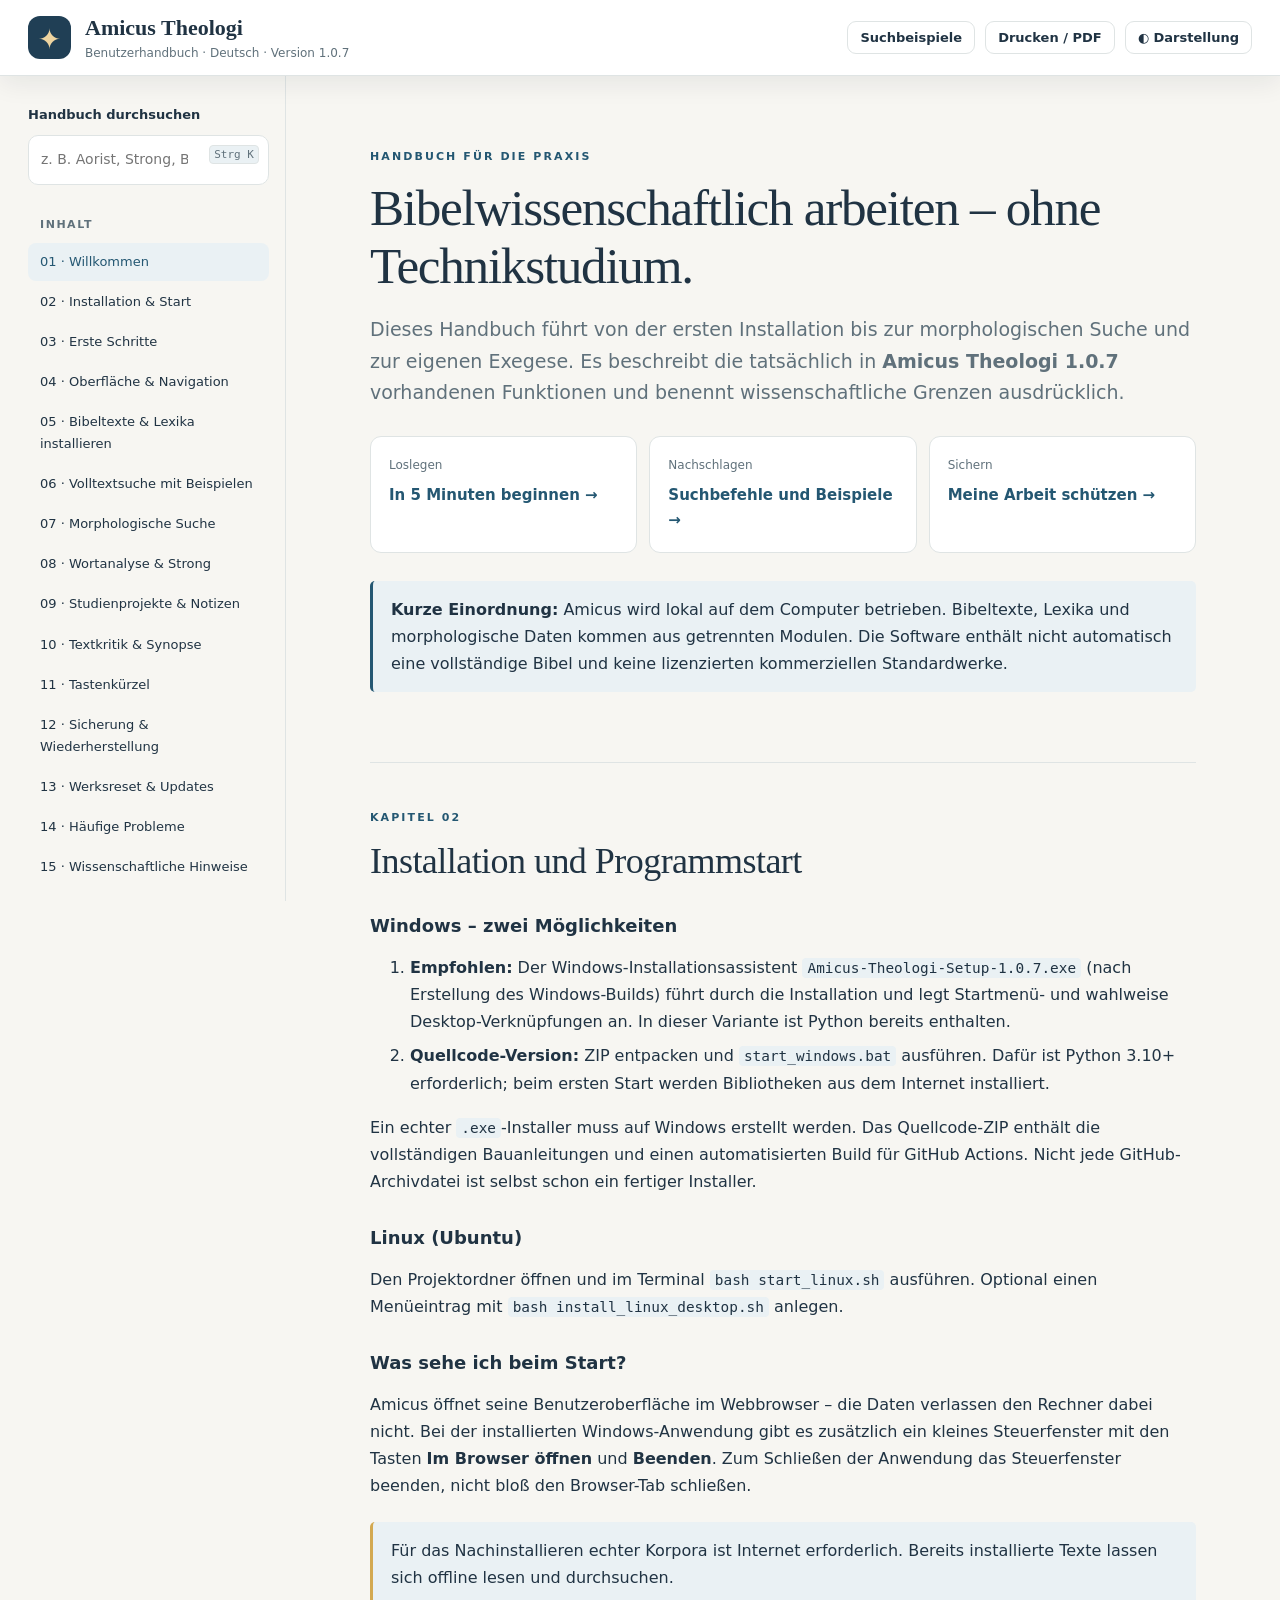
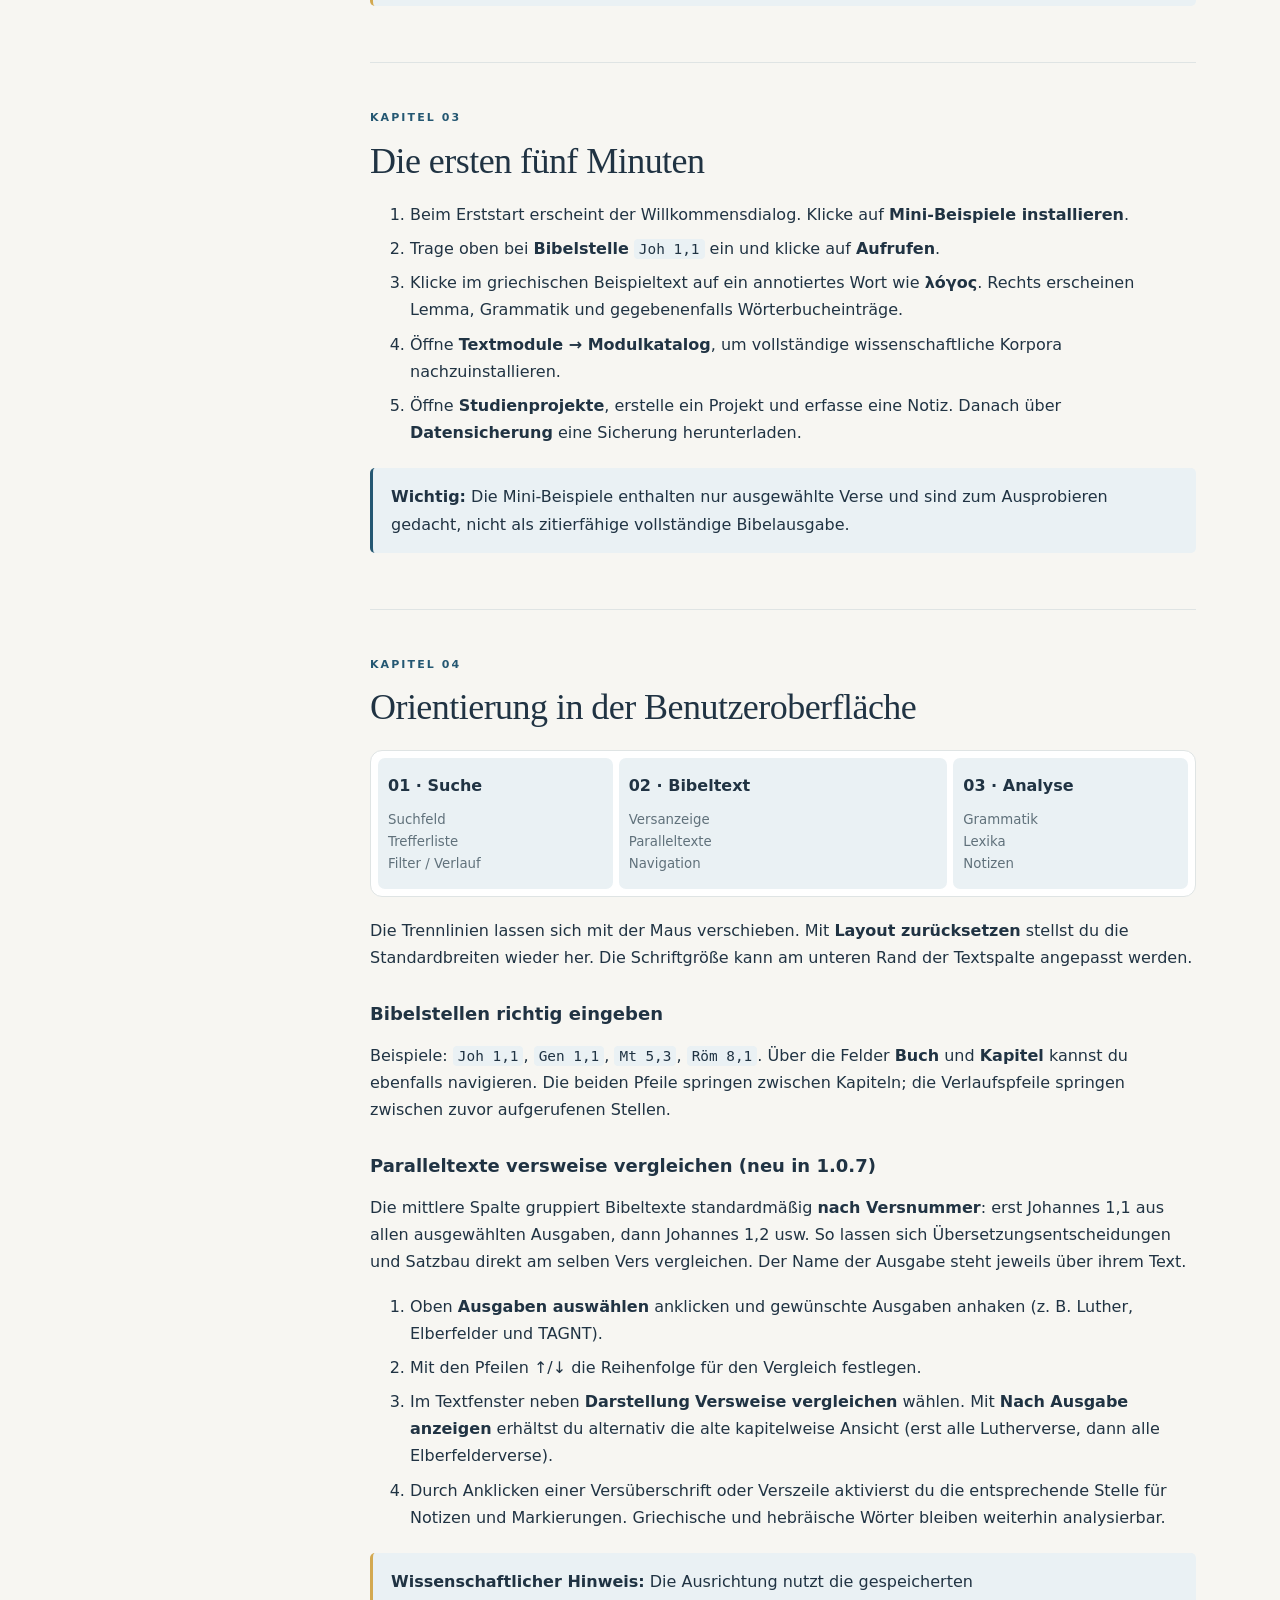
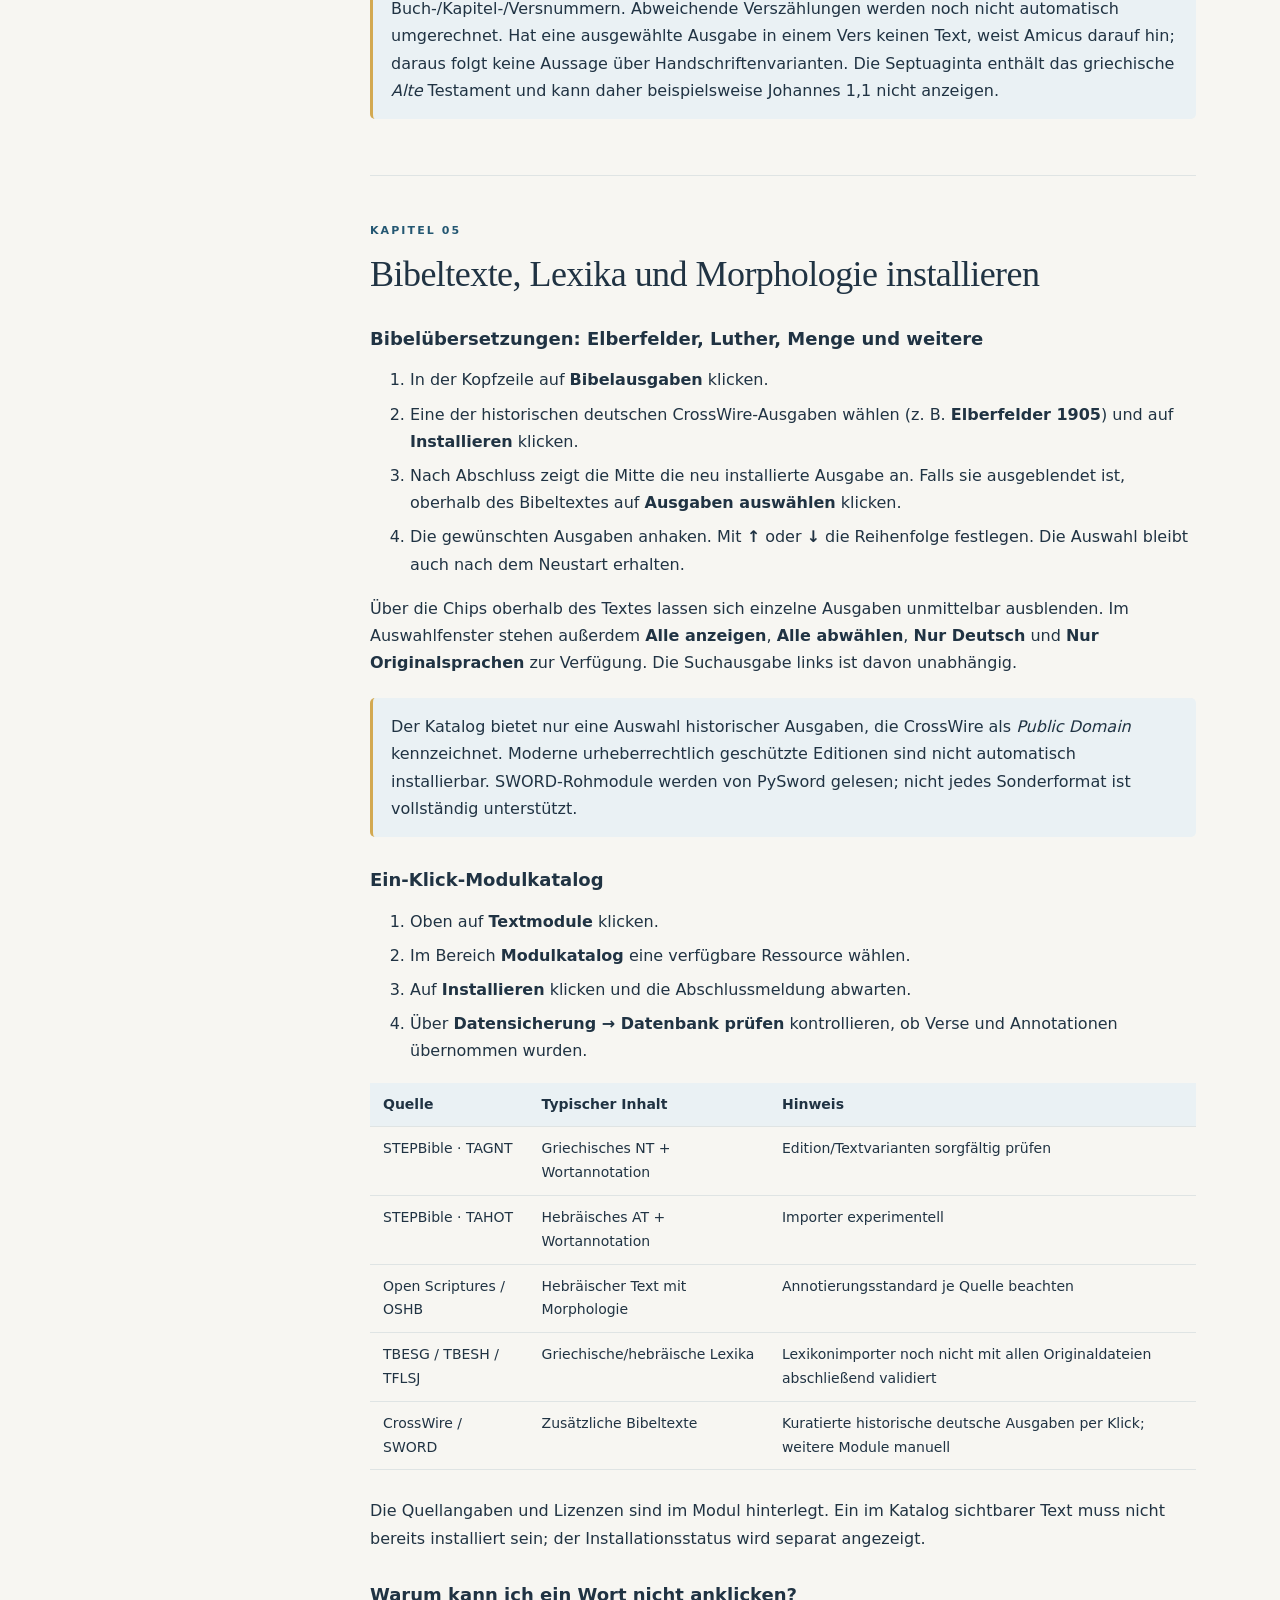
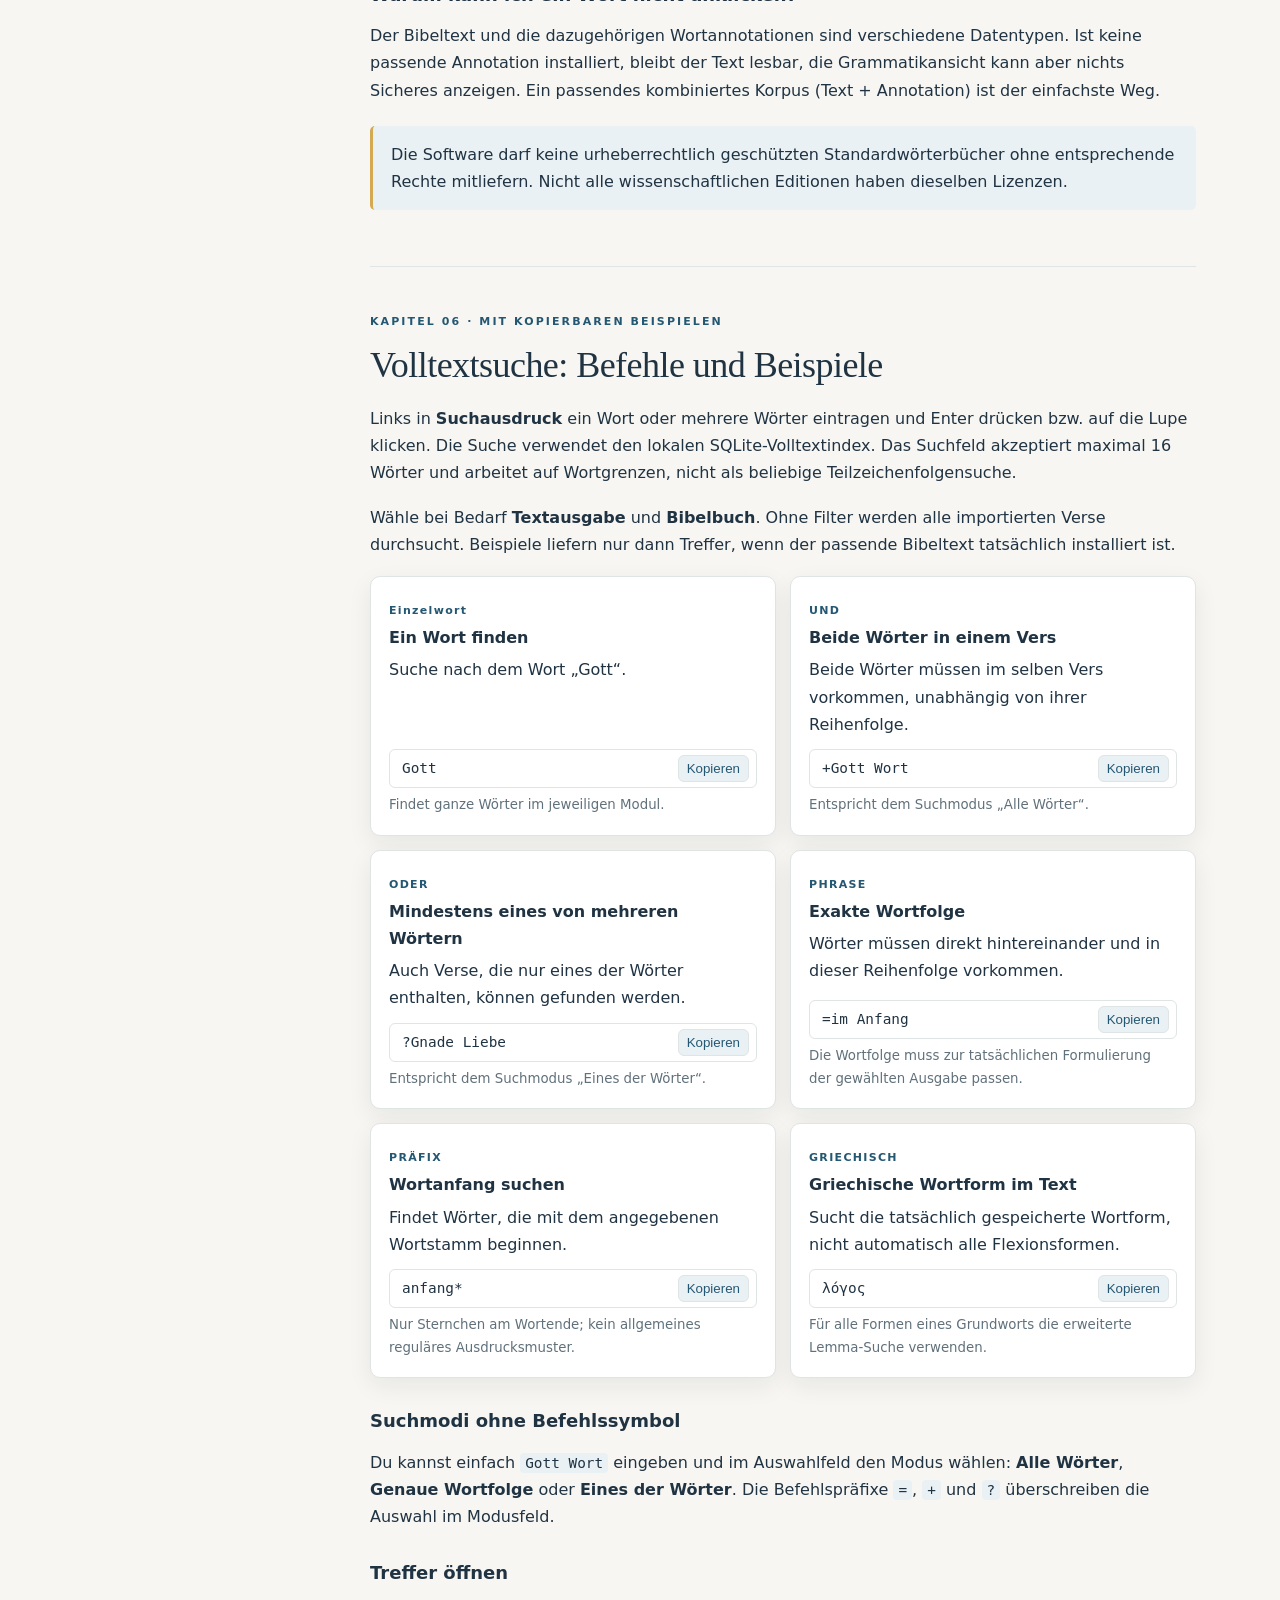
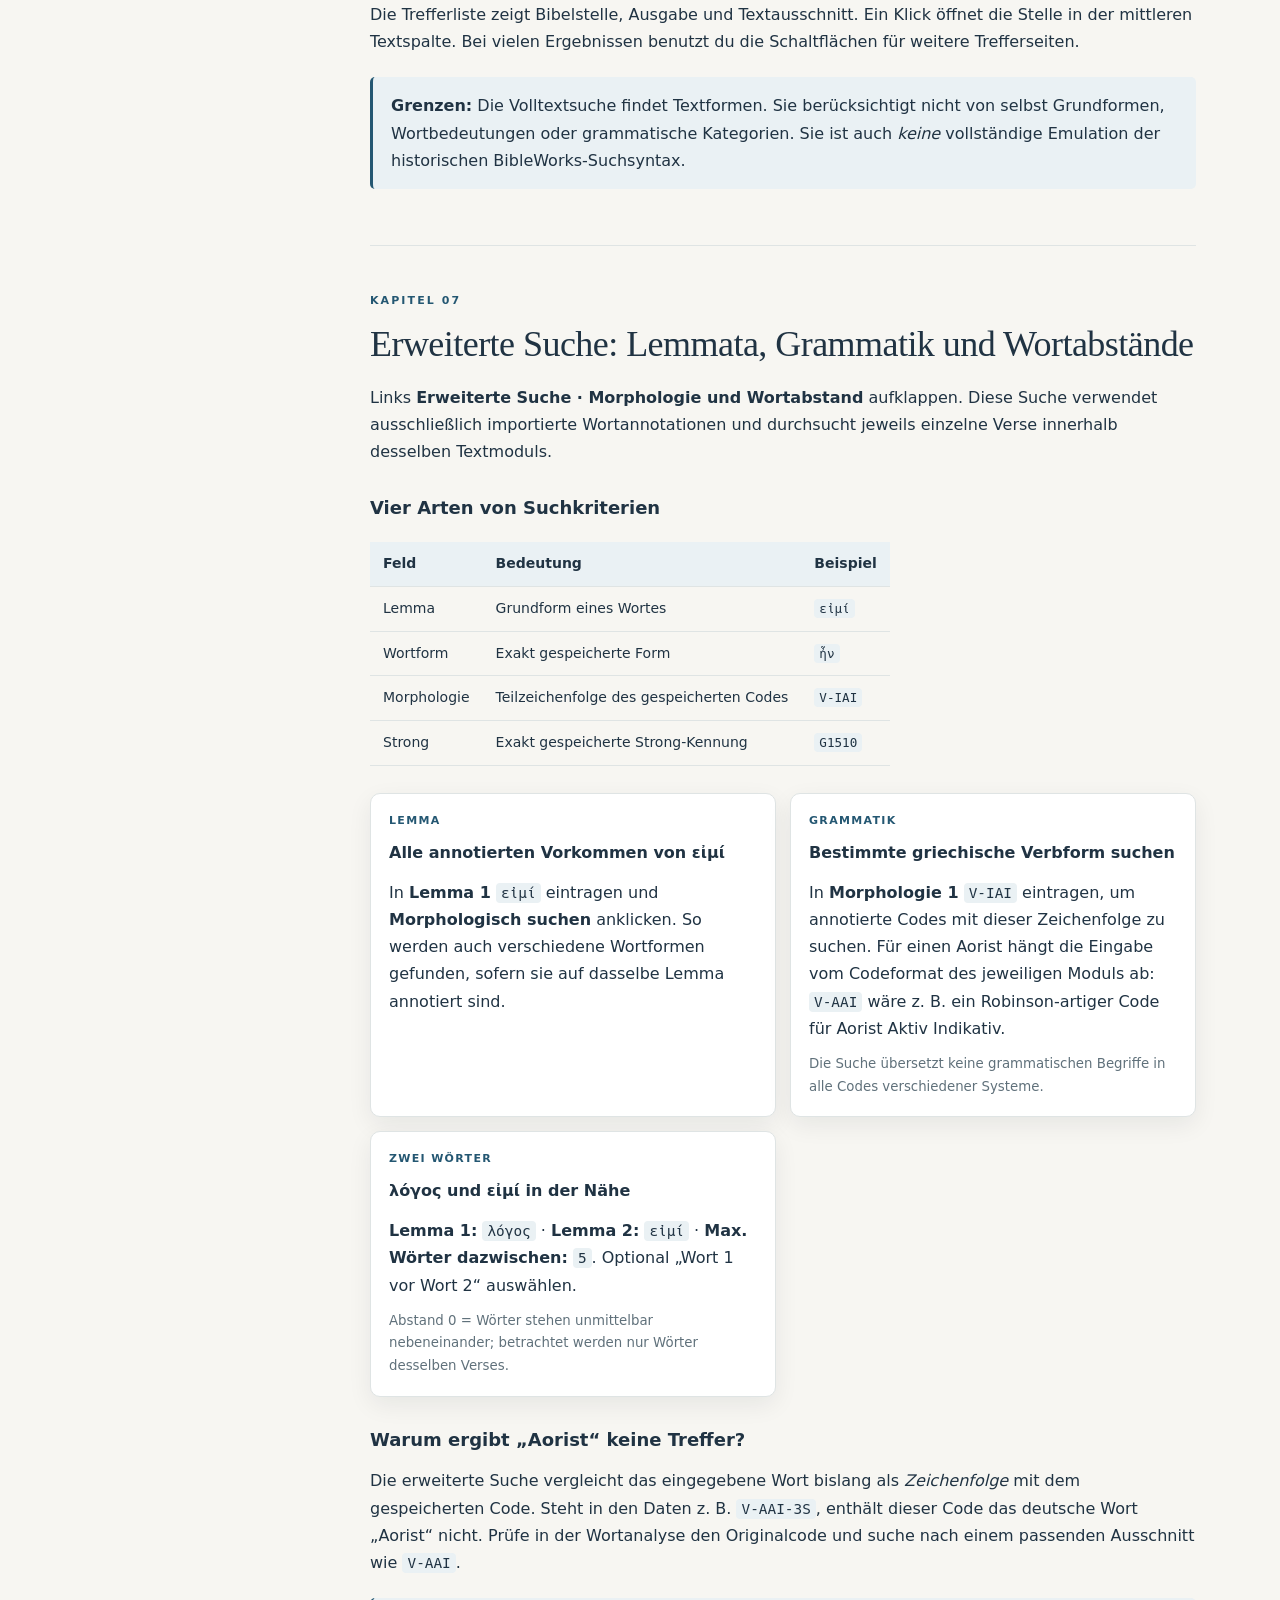
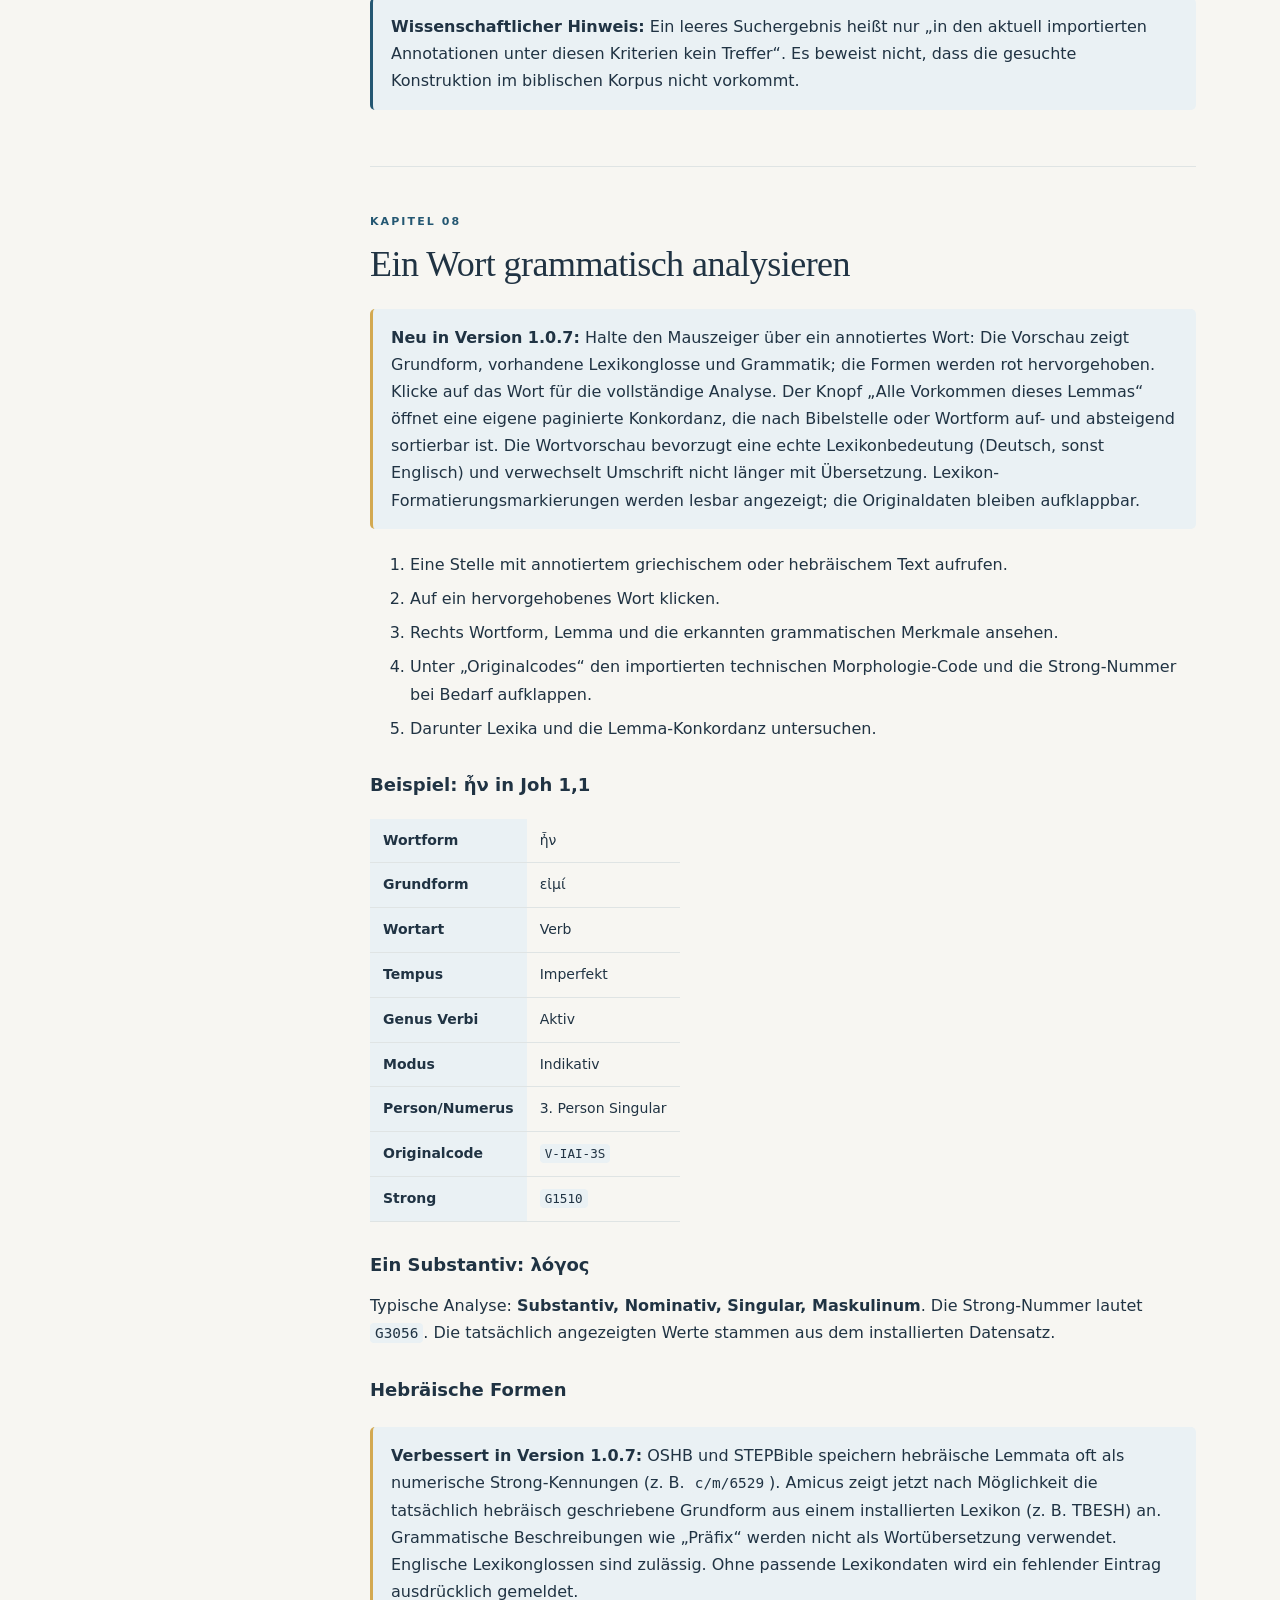
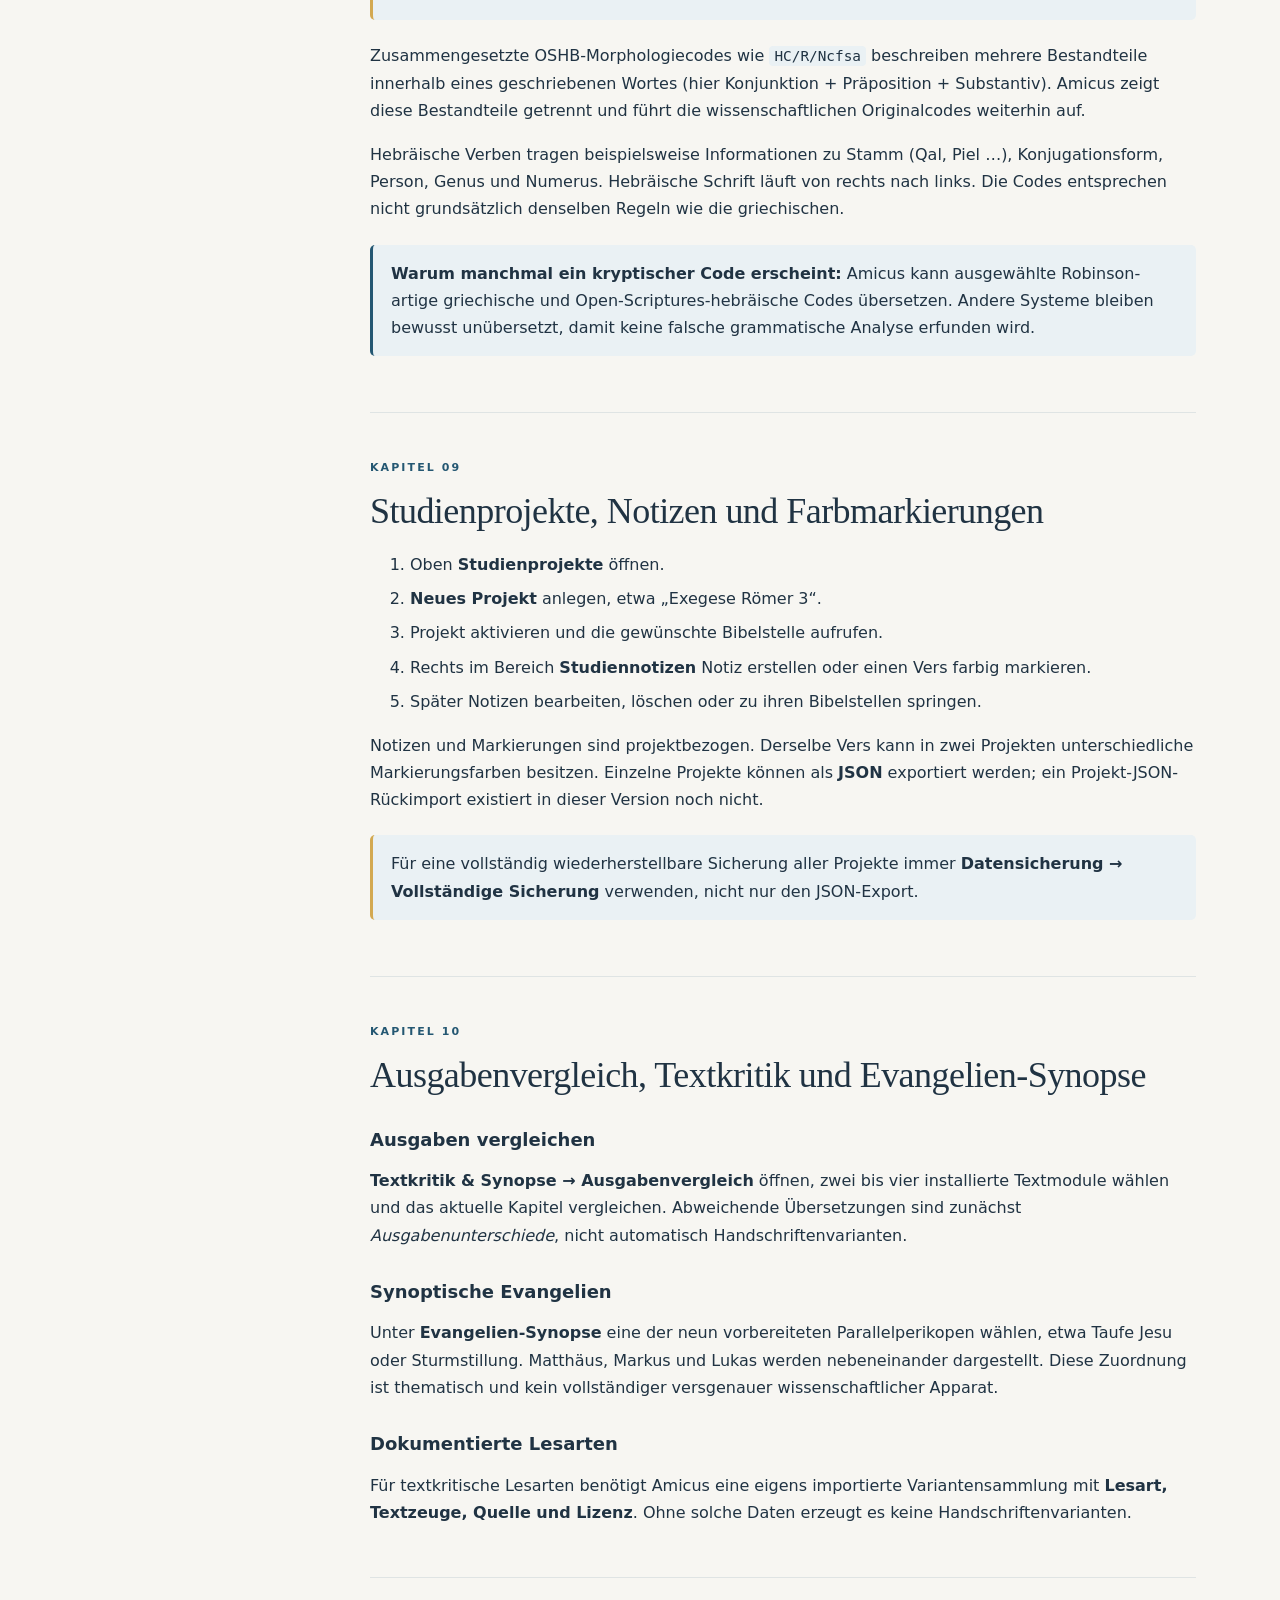
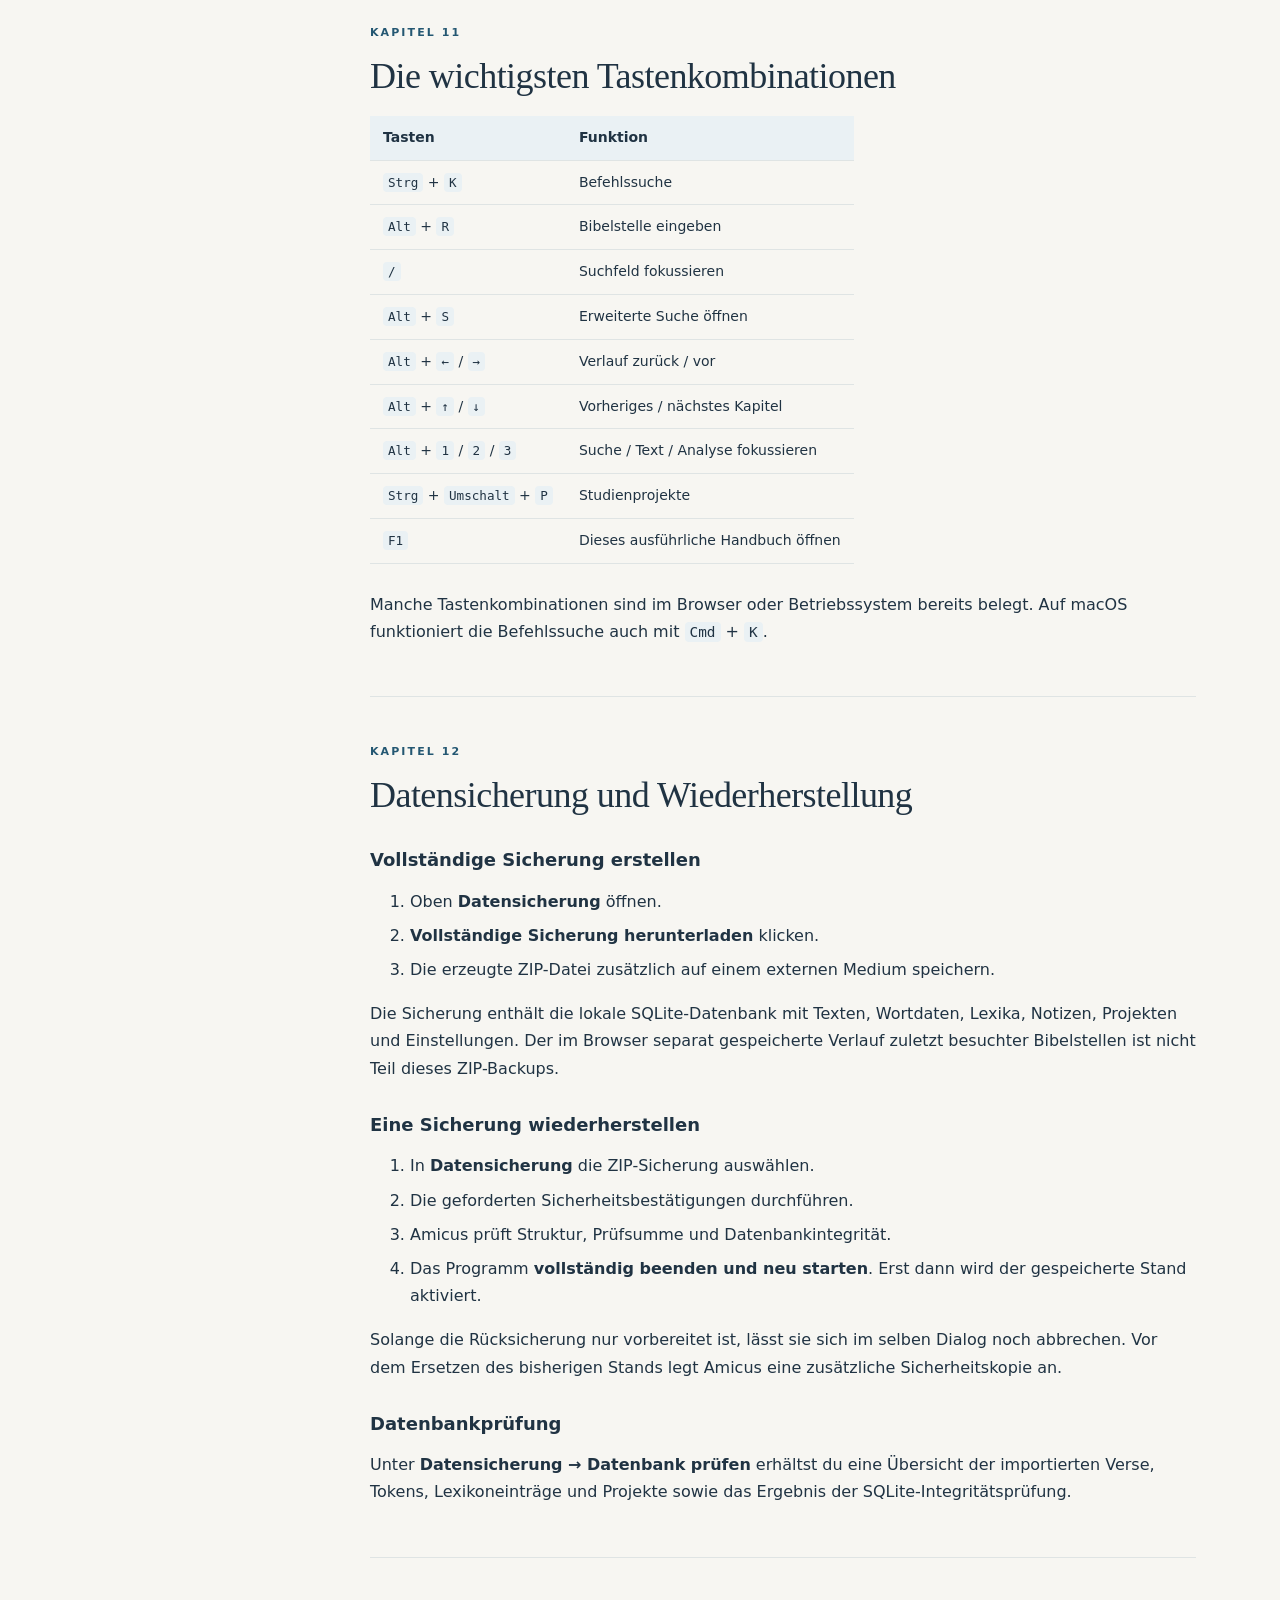
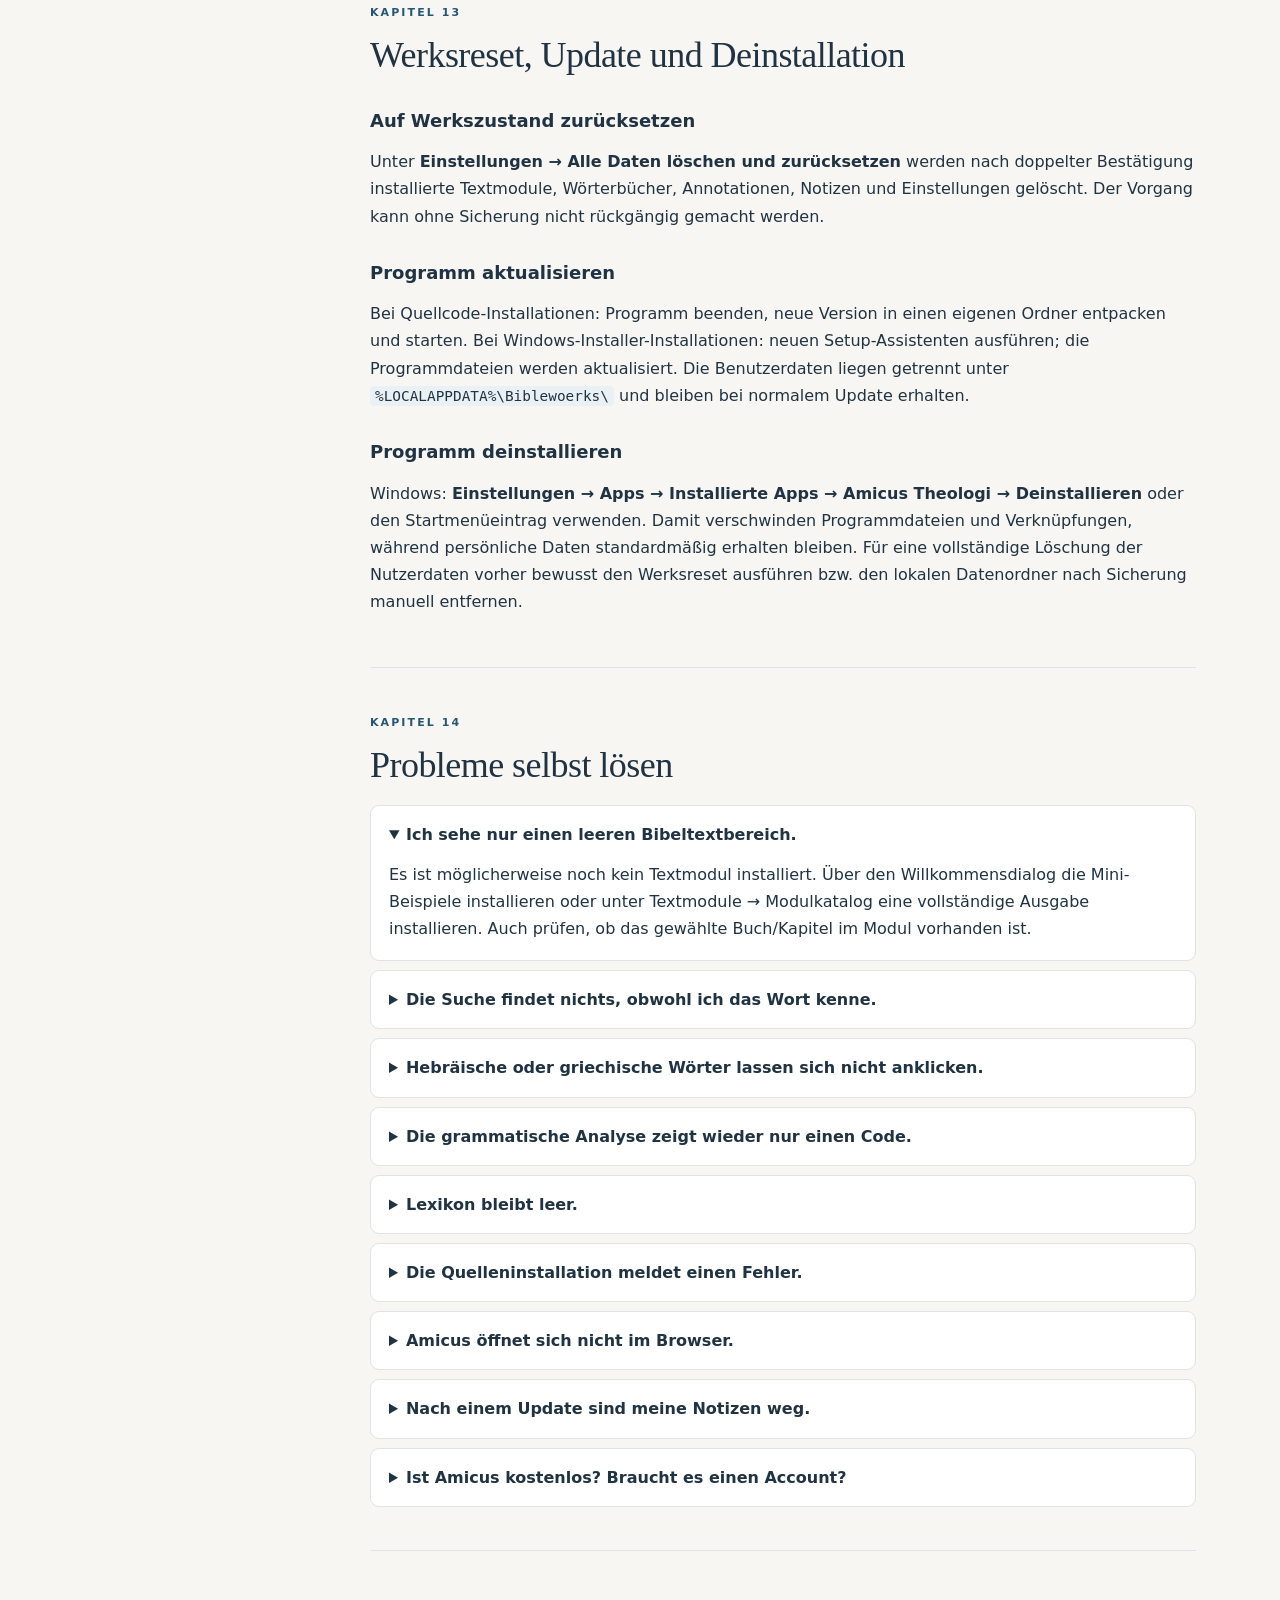
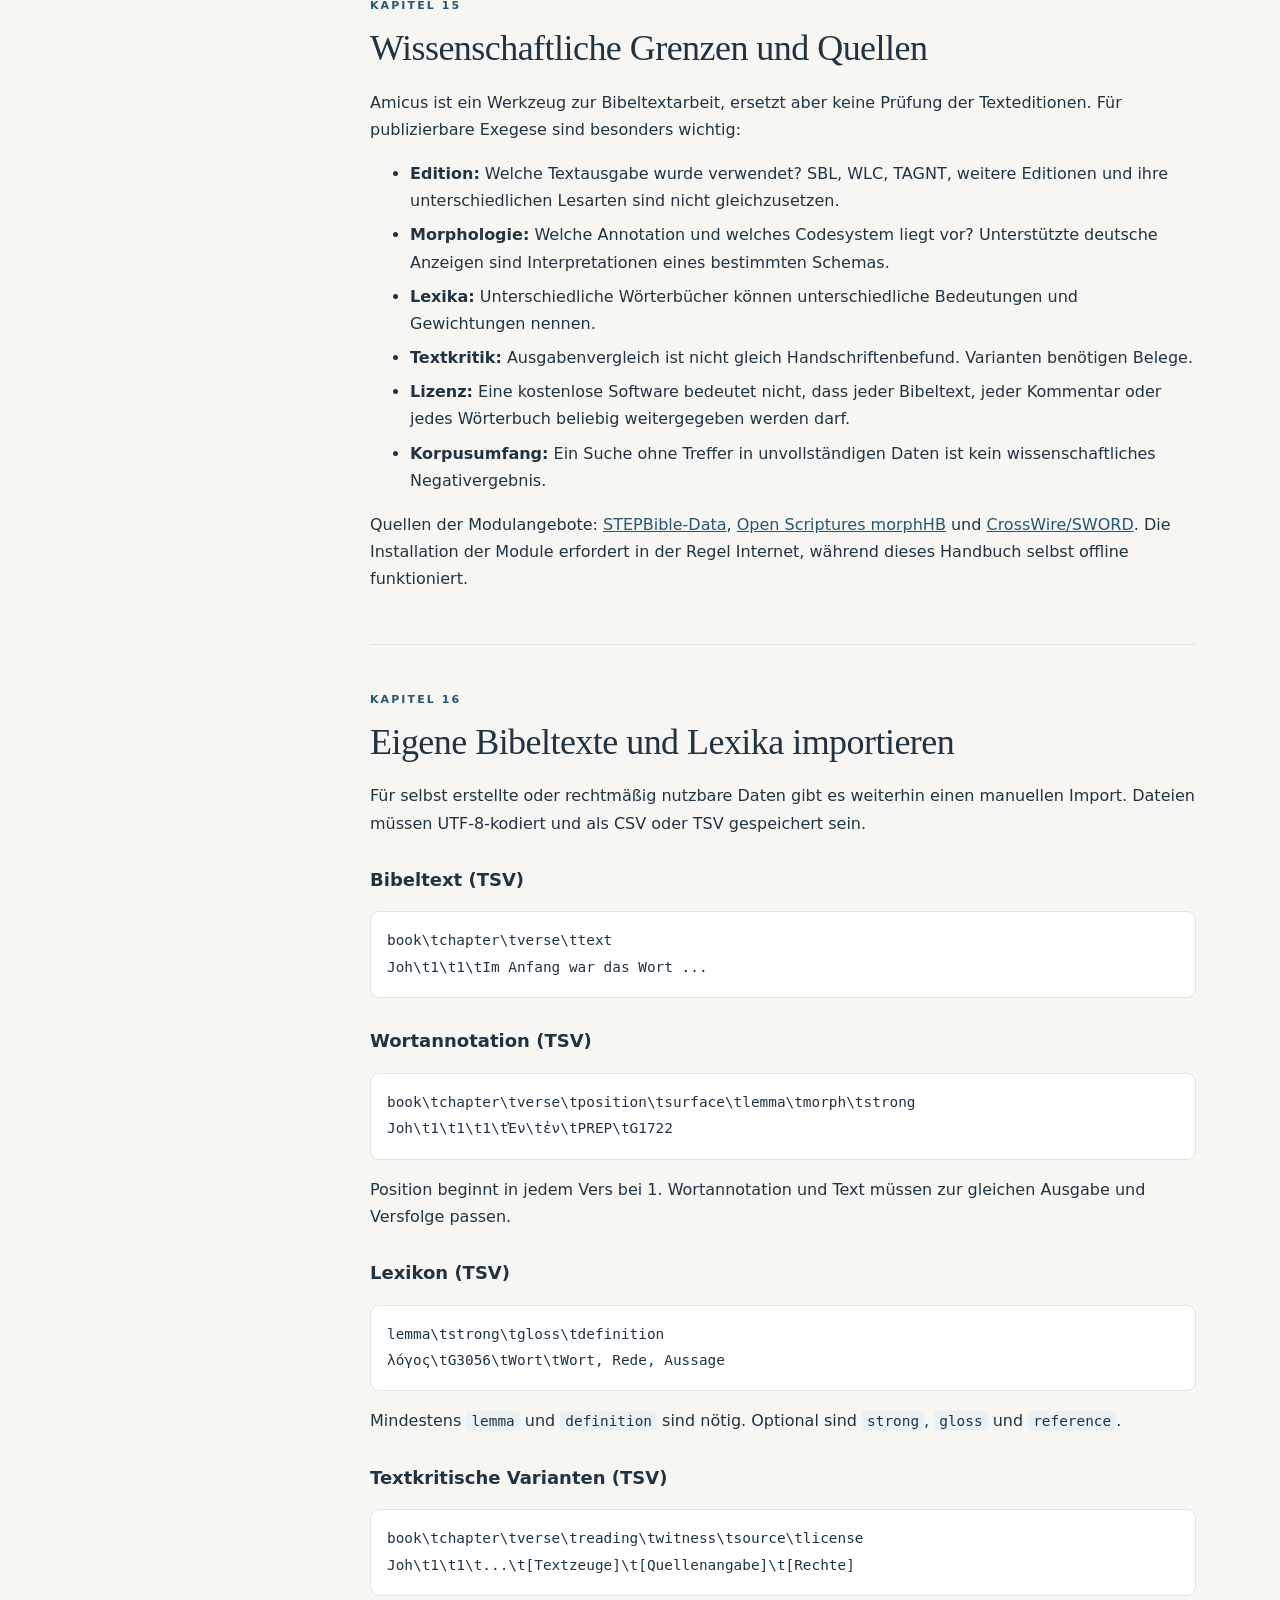
==== commit d5c434a0: "v1.0.7 Darstellung Versweise" ====
--- a/ANLEITUNG.html
+++ b/ANLEITUNG.html
@@ -10,16 +10,16 @@
 </head>
 <body>
 <a class="skip" href="#inhalt">Zum Inhalt springen</a>
-<header class="mast"><div class="mast-inner"><a class="logo" href="#start" aria-label="Zum Anfang">✦</a><div class="mast-titles"><strong>Amicus Theologi</strong><span>Benutzerhandbuch · Deutsch · Version 1.0.5</span></div><div class="mast-actions"><a href="#suche-grundlagen">Suchbeispiele</a><button id="print" type="button">Drucken / PDF</button><button id="theme" type="button" title="Hell/Dunkel umschalten">◐ Darstellung</button></div></div></header>
+<header class="mast"><div class="mast-inner"><a class="logo" href="#start" aria-label="Zum Anfang">✦</a><div class="mast-titles"><strong>Amicus Theologi</strong><span>Benutzerhandbuch · Deutsch · Version 1.0.7</span></div><div class="mast-actions"><a href="#suche-grundlagen">Suchbeispiele</a><button id="print" type="button">Drucken / PDF</button><button id="theme" type="button" title="Hell/Dunkel umschalten">◐ Darstellung</button></div></div></header>
 <div class="layout">
 <aside class="sidebar" aria-label="Handbuch-Navigation"><div class="search-wrap"><label for="manual-search">Handbuch durchsuchen</label><div class="search-row"><input id="manual-search" type="search" placeholder="z. B. Aorist, Strong, Backup …" autocomplete="off" aria-controls="search-results"><kbd>Strg K</kbd></div><button id="clear-search" type="button" hidden>Suche löschen ×</button><div id="search-results" role="status" aria-live="polite"></div></div><nav class="contents" aria-label="Kapitel"><p class="nav-label">INHALT</p>
 <a href="#start">01 · Willkommen</a><a href="#installation">02 · Installation &amp; Start</a><a href="#erster-start">03 · Erste Schritte</a><a href="#oberflaeche">04 · Oberfläche &amp; Navigation</a><a href="#modulmanager">05 · Bibeltexte &amp; Lexika installieren</a><a href="#suche-grundlagen">06 · Volltextsuche mit Beispielen</a><a href="#suche-erweitert">07 · Morphologische Suche</a><a href="#morphologie">08 · Wortanalyse &amp; Strong</a><a href="#studien">09 · Studienprojekte &amp; Notizen</a><a href="#textkritik">10 · Textkritik &amp; Synopse</a><a href="#tastatur">11 · Tastenkürzel</a><a href="#daten">12 · Sicherung &amp; Wiederherstellung</a><a href="#reset">13 · Werksreset &amp; Updates</a><a href="#probleme">14 · Häufige Probleme</a><a href="#wissenschaft">15 · Wissenschaftliche Hinweise</a><a href="#formate">16 · Eigene Dateien importieren</a><a href="#glossar">17 · Fachbegriffe &amp; Glossar</a>
 </nav><p class="sidebar-bottom">Lokal lesbar · kein Konto erforderlich · keine externe Such-API</p></aside>
 <main id="inhalt" tabindex="-1"><div class="content">
-<section class="hero help-chapter" id="start"><p class="eyebrow">HANDBUCH FÜR DIE PRAXIS</p><h1>Bibelwissenschaftlich arbeiten – ohne Technikstudium.</h1><p class="lede">Dieses Handbuch führt von der ersten Installation bis zur morphologischen Suche und zur eigenen Exegese. Es beschreibt die tatsächlich in <strong>Amicus Theologi 1.0.5</strong> vorhandenen Funktionen und benennt wissenschaftliche Grenzen ausdrücklich.</p><div class="hero-grid"><a href="#erster-start"><span>Loslegen</span><strong>In 5 Minuten beginnen →</strong></a><a href="#suche-grundlagen"><span>Nachschlagen</span><strong>Suchbefehle und Beispiele →</strong></a><a href="#daten"><span>Sichern</span><strong>Meine Arbeit schützen →</strong></a></div><div class="notice"><strong>Kurze Einordnung:</strong> Amicus wird lokal auf dem Computer betrieben. Bibeltexte, Lexika und morphologische Daten kommen aus getrennten Modulen. Die Software enthält nicht automatisch eine vollständige Bibel und keine lizenzierten kommerziellen Standardwerke.</div></section>
-<section class="help-chapter" id="installation"><p class="eyebrow">KAPITEL 02</p><h2>Installation und Programmstart</h2><h3>Windows – zwei Möglichkeiten</h3><ol><li><strong>Empfohlen:</strong> Der Windows-Installationsassistent <code>Amicus-Theologi-Setup-1.0.5.exe</code> (nach Erstellung des Windows-Builds) führt durch die Installation und legt Startmenü- und wahlweise Desktop-Verknüpfungen an. In dieser Variante ist Python bereits enthalten.</li><li><strong>Quellcode-Version:</strong> ZIP entpacken und <code>start_windows.bat</code> ausführen. Dafür ist Python 3.10+ erforderlich; beim ersten Start werden Bibliotheken aus dem Internet installiert.</li></ol><p>Ein echter <code>.exe</code>-Installer muss auf Windows erstellt werden. Das Quellcode-ZIP enthält die vollständigen Bauanleitungen und einen automatisierten Build für GitHub Actions. Nicht jede GitHub-Archivdatei ist selbst schon ein fertiger Installer.</p><h3>Linux (Ubuntu)</h3><p>Den Projektordner öffnen und im Terminal <code>bash start_linux.sh</code> ausführen. Optional einen Menüeintrag mit <code>bash install_linux_desktop.sh</code> anlegen.</p><h3>Was sehe ich beim Start?</h3><p>Amicus öffnet seine Benutzeroberfläche im Webbrowser – die Daten verlassen den Rechner dabei nicht. Bei der installierten Windows-Anwendung gibt es zusätzlich ein kleines Steuerfenster mit den Tasten <b>Im Browser öffnen</b> und <b>Beenden</b>. Zum Schließen der Anwendung das Steuerfenster beenden, nicht bloß den Browser-Tab schließen.</p><div class="tip">Für das Nachinstallieren echter Korpora ist Internet erforderlich. Bereits installierte Texte lassen sich offline lesen und durchsuchen.</div></section>
+<section class="hero help-chapter" id="start"><p class="eyebrow">HANDBUCH FÜR DIE PRAXIS</p><h1>Bibelwissenschaftlich arbeiten – ohne Technikstudium.</h1><p class="lede">Dieses Handbuch führt von der ersten Installation bis zur morphologischen Suche und zur eigenen Exegese. Es beschreibt die tatsächlich in <strong>Amicus Theologi 1.0.7</strong> vorhandenen Funktionen und benennt wissenschaftliche Grenzen ausdrücklich.</p><div class="hero-grid"><a href="#erster-start"><span>Loslegen</span><strong>In 5 Minuten beginnen →</strong></a><a href="#suche-grundlagen"><span>Nachschlagen</span><strong>Suchbefehle und Beispiele →</strong></a><a href="#daten"><span>Sichern</span><strong>Meine Arbeit schützen →</strong></a></div><div class="notice"><strong>Kurze Einordnung:</strong> Amicus wird lokal auf dem Computer betrieben. Bibeltexte, Lexika und morphologische Daten kommen aus getrennten Modulen. Die Software enthält nicht automatisch eine vollständige Bibel und keine lizenzierten kommerziellen Standardwerke.</div></section>
+<section class="help-chapter" id="installation"><p class="eyebrow">KAPITEL 02</p><h2>Installation und Programmstart</h2><h3>Windows – zwei Möglichkeiten</h3><ol><li><strong>Empfohlen:</strong> Der Windows-Installationsassistent <code>Amicus-Theologi-Setup-1.0.7.exe</code> (nach Erstellung des Windows-Builds) führt durch die Installation und legt Startmenü- und wahlweise Desktop-Verknüpfungen an. In dieser Variante ist Python bereits enthalten.</li><li><strong>Quellcode-Version:</strong> ZIP entpacken und <code>start_windows.bat</code> ausführen. Dafür ist Python 3.10+ erforderlich; beim ersten Start werden Bibliotheken aus dem Internet installiert.</li></ol><p>Ein echter <code>.exe</code>-Installer muss auf Windows erstellt werden. Das Quellcode-ZIP enthält die vollständigen Bauanleitungen und einen automatisierten Build für GitHub Actions. Nicht jede GitHub-Archivdatei ist selbst schon ein fertiger Installer.</p><h3>Linux (Ubuntu)</h3><p>Den Projektordner öffnen und im Terminal <code>bash start_linux.sh</code> ausführen. Optional einen Menüeintrag mit <code>bash install_linux_desktop.sh</code> anlegen.</p><h3>Was sehe ich beim Start?</h3><p>Amicus öffnet seine Benutzeroberfläche im Webbrowser – die Daten verlassen den Rechner dabei nicht. Bei der installierten Windows-Anwendung gibt es zusätzlich ein kleines Steuerfenster mit den Tasten <b>Im Browser öffnen</b> und <b>Beenden</b>. Zum Schließen der Anwendung das Steuerfenster beenden, nicht bloß den Browser-Tab schließen.</p><div class="tip">Für das Nachinstallieren echter Korpora ist Internet erforderlich. Bereits installierte Texte lassen sich offline lesen und durchsuchen.</div></section>
 <section class="help-chapter" id="erster-start"><p class="eyebrow">KAPITEL 03</p><h2>Die ersten fünf Minuten</h2><ol><li>Beim Erststart erscheint der Willkommensdialog. Klicke auf <strong>Mini-Beispiele installieren</strong>.</li><li>Trage oben bei <strong>Bibelstelle</strong> <code>Joh 1,1</code> ein und klicke auf <strong>Aufrufen</strong>.</li><li>Klicke im griechischen Beispieltext auf ein annotiertes Wort wie <strong>λόγος</strong>. Rechts erscheinen Lemma, Grammatik und gegebenenfalls Wörterbucheinträge.</li><li>Öffne <strong>Textmodule → Modulkatalog</strong>, um vollständige wissenschaftliche Korpora nachzuinstallieren.</li><li>Öffne <strong>Studienprojekte</strong>, erstelle ein Projekt und erfasse eine Notiz. Danach über <strong>Datensicherung</strong> eine Sicherung herunterladen.</li></ol><div class="notice"><strong>Wichtig:</strong> Die Mini-Beispiele enthalten nur ausgewählte Verse und sind zum Ausprobieren gedacht, nicht als zitierfähige vollständige Bibelausgabe.</div></section>
-<section class="help-chapter" id="oberflaeche"><p class="eyebrow">KAPITEL 04</p><h2>Orientierung in der Benutzeroberfläche</h2><div class="layout-diagram" role="img" aria-label="Drei Spalten: links Suche, Mitte Bibeltext, rechts Analyse"><div><strong>01 · Suche</strong><small>Suchfeld<br>Trefferliste<br>Filter / Verlauf</small></div><div><strong>02 · Bibeltext</strong><small>Versanzeige<br>Paralleltexte<br>Navigation</small></div><div><strong>03 · Analyse</strong><small>Grammatik<br>Lexika<br>Notizen</small></div></div><p>Die Trennlinien lassen sich mit der Maus verschieben. Mit <strong>Layout zurücksetzen</strong> stellst du die Standardbreiten wieder her. Die Schriftgröße kann am unteren Rand der Textspalte angepasst werden.</p><h3>Bibelstellen richtig eingeben</h3><p>Beispiele: <code>Joh 1,1</code>, <code>Gen 1,1</code>, <code>Mt 5,3</code>, <code>Röm 8,1</code>. Über die Felder <strong>Buch</strong> und <strong>Kapitel</strong> kannst du ebenfalls navigieren. Die beiden Pfeile springen zwischen Kapiteln; die Verlaufspfeile springen zwischen zuvor aufgerufenen Stellen.</p><h3>Paralleltexte</h3><p>Alle installierten Textausgaben mit einem passenden Kapitel werden synchron dargestellt. Ein Klick auf eine Versnummer markiert die zugehörige Stelle in den verfügbaren Ausgaben. Ein fehlender Vers bedeutet nicht automatisch, dass er in einer historischen Handschrift fehlt – es kann schlicht an einer unvollständigen Modulausgabe liegen.</p></section>
+<section class="help-chapter" id="oberflaeche"><p class="eyebrow">KAPITEL 04</p><h2>Orientierung in der Benutzeroberfläche</h2><div class="layout-diagram" role="img" aria-label="Drei Spalten: links Suche, Mitte Bibeltext, rechts Analyse"><div><strong>01 · Suche</strong><small>Suchfeld<br>Trefferliste<br>Filter / Verlauf</small></div><div><strong>02 · Bibeltext</strong><small>Versanzeige<br>Paralleltexte<br>Navigation</small></div><div><strong>03 · Analyse</strong><small>Grammatik<br>Lexika<br>Notizen</small></div></div><p>Die Trennlinien lassen sich mit der Maus verschieben. Mit <strong>Layout zurücksetzen</strong> stellst du die Standardbreiten wieder her. Die Schriftgröße kann am unteren Rand der Textspalte angepasst werden.</p><h3>Bibelstellen richtig eingeben</h3><p>Beispiele: <code>Joh 1,1</code>, <code>Gen 1,1</code>, <code>Mt 5,3</code>, <code>Röm 8,1</code>. Über die Felder <strong>Buch</strong> und <strong>Kapitel</strong> kannst du ebenfalls navigieren. Die beiden Pfeile springen zwischen Kapiteln; die Verlaufspfeile springen zwischen zuvor aufgerufenen Stellen.</p><h3>Paralleltexte versweise vergleichen (neu in 1.0.7)</h3><p>Die mittlere Spalte gruppiert Bibeltexte standardmäßig <strong>nach Versnummer</strong>: erst Johannes 1,1 aus allen ausgewählten Ausgaben, dann Johannes 1,2 usw. So lassen sich Übersetzungsentscheidungen und Satzbau direkt am selben Vers vergleichen. Der Name der Ausgabe steht jeweils über ihrem Text.</p><ol><li>Oben <strong>Ausgaben auswählen</strong> anklicken und gewünschte Ausgaben anhaken (z. B. Luther, Elberfelder und TAGNT).</li><li>Mit den Pfeilen ↑/↓ die Reihenfolge für den Vergleich festlegen.</li><li>Im Textfenster neben <strong>Darstellung</strong> <strong>Versweise vergleichen</strong> wählen. Mit <strong>Nach Ausgabe anzeigen</strong> erhältst du alternativ die alte kapitelweise Ansicht (erst alle Lutherverse, dann alle Elberfelderverse).</li><li>Durch Anklicken einer Versüberschrift oder Verszeile aktivierst du die entsprechende Stelle für Notizen und Markierungen. Griechische und hebräische Wörter bleiben weiterhin analysierbar.</li></ol><div class="tip"><b>Wissenschaftlicher Hinweis:</b> Die Ausrichtung nutzt die gespeicherten Buch-/Kapitel-/Versnummern. Abweichende Verszählungen werden noch nicht automatisch umgerechnet. Hat eine ausgewählte Ausgabe in einem Vers keinen Text, weist Amicus darauf hin; daraus folgt keine Aussage über Handschriftenvarianten. Die Septuaginta enthält das griechische <em>Alte</em> Testament und kann daher beispielsweise Johannes 1,1 nicht anzeigen.</div></section>
 <section class="help-chapter" id="modulmanager"><p class="eyebrow">KAPITEL 05</p><h2>Bibeltexte, Lexika und Morphologie installieren</h2><h3>Bibelübersetzungen: Elberfelder, Luther, Menge und weitere</h3><ol><li>In der Kopfzeile auf <b>Bibelausgaben</b> klicken.</li><li>Eine der historischen deutschen CrossWire-Ausgaben wählen (z. B. <b>Elberfelder 1905</b>) und auf <b>Installieren</b> klicken.</li><li>Nach Abschluss zeigt die Mitte die neu installierte Ausgabe an. Falls sie ausgeblendet ist, oberhalb des Bibeltextes auf <b>Ausgaben auswählen</b> klicken.</li><li>Die gewünschten Ausgaben anhaken. Mit <b>↑</b> oder <b>↓</b> die Reihenfolge festlegen. Die Auswahl bleibt auch nach dem Neustart erhalten.</li></ol><p>Über die Chips oberhalb des Textes lassen sich einzelne Ausgaben unmittelbar ausblenden. Im Auswahlfenster stehen außerdem <b>Alle anzeigen</b>, <b>Alle abwählen</b>, <b>Nur Deutsch</b> und <b>Nur Originalsprachen</b> zur Verfügung. Die Suchausgabe links ist davon unabhängig.</p><div class="tip">Der Katalog bietet nur eine Auswahl historischer Ausgaben, die CrossWire als <i>Public Domain</i> kennzeichnet. Moderne urheberrechtlich geschützte Editionen sind nicht automatisch installierbar. SWORD-Rohmodule werden von PySword gelesen; nicht jedes Sonderformat ist vollständig unterstützt.</div><h3>Ein-Klick-Modulkatalog</h3><ol><li>Oben auf <strong>Textmodule</strong> klicken.</li><li>Im Bereich <strong>Modulkatalog</strong> eine verfügbare Ressource wählen.</li><li>Auf <strong>Installieren</strong> klicken und die Abschlussmeldung abwarten.</li><li>Über <strong>Datensicherung → Datenbank prüfen</strong> kontrollieren, ob Verse und Annotationen übernommen wurden.</li></ol><table><thead><tr><th>Quelle</th><th>Typischer Inhalt</th><th>Hinweis</th></tr></thead><tbody><tr><td>STEPBible · TAGNT</td><td>Griechisches NT + Wortannotation</td><td>Edition/Textvarianten sorgfältig prüfen</td></tr><tr><td>STEPBible · TAHOT</td><td>Hebräisches AT + Wortannotation</td><td>Importer experimentell</td></tr><tr><td>Open Scriptures / OSHB</td><td>Hebräischer Text mit Morphologie</td><td>Annotierungsstandard je Quelle beachten</td></tr><tr><td>TBESG / TBESH / TFLSJ</td><td>Griechische/hebräische Lexika</td><td>Lexikonimporter noch nicht mit allen Originaldateien abschließend validiert</td></tr><tr><td>CrossWire / SWORD</td><td>Zusätzliche Bibeltexte</td><td>Kuratierte historische deutsche Ausgaben per Klick; weitere Module manuell</td></tr></tbody></table><p>Die Quellangaben und Lizenzen sind im Modul hinterlegt. Ein im Katalog sichtbarer Text muss nicht bereits installiert sein; der Installationsstatus wird separat angezeigt.</p><h3>Warum kann ich ein Wort nicht anklicken?</h3><p>Der Bibeltext und die dazugehörigen Wortannotationen sind verschiedene Datentypen. Ist keine passende Annotation installiert, bleibt der Text lesbar, die Grammatikansicht kann aber nichts Sicheres anzeigen. Ein passendes kombiniertes Korpus (Text + Annotation) ist der einfachste Weg.</p><div class="tip">Die Software darf keine urheberrechtlich geschützten Standardwörterbücher ohne entsprechende Rechte mitliefern. Nicht alle wissenschaftlichen Editionen haben dieselben Lizenzen.</div></section>
 <section class="help-chapter" id="suche-grundlagen"><p class="eyebrow">KAPITEL 06 · MIT KOPIERBAREN BEISPIELEN</p><h2>Volltextsuche: Befehle und Beispiele</h2><p>Links in <strong>Suchausdruck</strong> ein Wort oder mehrere Wörter eintragen und Enter drücken bzw. auf die Lupe klicken. Die Suche verwendet den lokalen SQLite-Volltextindex. Das Suchfeld akzeptiert maximal 16 Wörter und arbeitet auf Wortgrenzen, nicht als beliebige Teilzeichenfolgensuche.</p><p>Wähle bei Bedarf <strong>Textausgabe</strong> und <strong>Bibelbuch</strong>. Ohne Filter werden alle importierten Verse durchsucht. Beispiele liefern nur dann Treffer, wenn der passende Bibeltext tatsächlich installiert ist.</p><div class="example-list" id="search-examples">
 <article class="example"><div><span class="tag">Einzelwort</span><h3>Ein Wort finden</h3><p>Suche nach dem Wort „Gott“.</p></div><div class="example-command"><code>Gott</code><button data-copy="Gott">Kopieren</button></div><small>Findet ganze Wörter im jeweiligen Modul.</small></article>
@@ -32,7 +32,7 @@
 <section class="help-chapter" id="suche-erweitert"><p class="eyebrow">KAPITEL 07</p><h2>Erweiterte Suche: Lemmata, Grammatik und Wortabstände</h2><p>Links <strong>Erweiterte Suche · Morphologie und Wortabstand</strong> aufklappen. Diese Suche verwendet ausschließlich importierte Wortannotationen und durchsucht jeweils einzelne Verse innerhalb desselben Textmoduls.</p><h3>Vier Arten von Suchkriterien</h3><table><thead><tr><th>Feld</th><th>Bedeutung</th><th>Beispiel</th></tr></thead><tbody><tr><td>Lemma</td><td>Grundform eines Wortes</td><td><code>εἰμί</code></td></tr><tr><td>Wortform</td><td>Exakt gespeicherte Form</td><td><code>ἦν</code></td></tr><tr><td>Morphologie</td><td>Teilzeichenfolge des gespeicherten Codes</td><td><code>V-IAI</code></td></tr><tr><td>Strong</td><td>Exakt gespeicherte Strong-Kennung</td><td><code>G1510</code></td></tr></tbody></table>
 <div class="example-list"><article class="example"><span class="tag">LEMMA</span><h3>Alle annotierten Vorkommen von εἰμί</h3><p>In <strong>Lemma 1</strong> <code>εἰμί</code> eintragen und <strong>Morphologisch suchen</strong> anklicken. So werden auch verschiedene Wortformen gefunden, sofern sie auf dasselbe Lemma annotiert sind.</p></article><article class="example"><span class="tag">GRAMMATIK</span><h3>Bestimmte griechische Verbform suchen</h3><p>In <strong>Morphologie 1</strong> <code>V-IAI</code> eintragen, um annotierte Codes mit dieser Zeichenfolge zu suchen. Für einen Aorist hängt die Eingabe vom Codeformat des jeweiligen Moduls ab: <code>V-AAI</code> wäre z. B. ein Robinson-artiger Code für Aorist Aktiv Indikativ.</p><small>Die Suche übersetzt keine grammatischen Begriffe in alle Codes verschiedener Systeme.</small></article><article class="example"><span class="tag">ZWEI WÖRTER</span><h3>λόγος und εἰμί in der Nähe</h3><p><b>Lemma 1:</b> <code>λόγος</code> · <b>Lemma 2:</b> <code>εἰμί</code> · <b>Max. Wörter dazwischen:</b> <code>5</code>. Optional „Wort 1 vor Wort 2“ auswählen.</p><small>Abstand 0 = Wörter stehen unmittelbar nebeneinander; betrachtet werden nur Wörter desselben Verses.</small></article></div>
 <h3>Warum ergibt „Aorist“ keine Treffer?</h3><p>Die erweiterte Suche vergleicht das eingegebene Wort bislang als <em>Zeichenfolge</em> mit dem gespeicherten Code. Steht in den Daten z. B. <code>V-AAI-3S</code>, enthält dieser Code das deutsche Wort „Aorist“ nicht. Prüfe in der Wortanalyse den Originalcode und suche nach einem passenden Ausschnitt wie <code>V-AAI</code>.</p><div class="notice"><strong>Wissenschaftlicher Hinweis:</strong> Ein leeres Suchergebnis heißt nur „in den aktuell importierten Annotationen unter diesen Kriterien kein Treffer“. Es beweist nicht, dass die gesuchte Konstruktion im biblischen Korpus nicht vorkommt.</div></section>
-<section class="help-chapter" id="morphologie"><p class="eyebrow">KAPITEL 08</p><h2>Ein Wort grammatisch analysieren</h2><div class="tip"><strong>Neu in Version 1.0.5:</strong> Halte den Mauszeiger über ein annotiertes Wort: Die Vorschau zeigt Grundform, vorhandene Lexikonglosse und Grammatik; die Formen werden rot hervorgehoben. Klicke auf das Wort für die vollständige Analyse. Der Knopf „Alle Vorkommen dieses Lemmas“ öffnet eine eigene paginierte Konkordanz, die nach Bibelstelle oder Wortform auf- und absteigend sortierbar ist. Die Wortvorschau bevorzugt eine echte Lexikonbedeutung (Deutsch, sonst Englisch) und verwechselt Umschrift nicht länger mit Übersetzung. Lexikon-Formatierungsmarkierungen werden lesbar angezeigt; die Originaldaten bleiben aufklappbar.</div><ol><li>Eine Stelle mit annotiertem griechischem oder hebräischem Text aufrufen.</li><li>Auf ein hervorgehobenes Wort klicken.</li><li>Rechts Wortform, Lemma und die erkannten grammatischen Merkmale ansehen.</li><li>Unter „Originalcodes“ den importierten technischen Morphologie-Code und die Strong-Nummer bei Bedarf aufklappen.</li><li>Darunter Lexika und die Lemma-Konkordanz untersuchen.</li></ol><h3>Beispiel: <span lang="grc">ἦν</span> in Joh 1,1</h3><table><tbody><tr><th>Wortform</th><td lang="grc">ἦν</td></tr><tr><th>Grundform</th><td lang="grc">εἰμί</td></tr><tr><th>Wortart</th><td>Verb</td></tr><tr><th>Tempus</th><td>Imperfekt</td></tr><tr><th>Genus Verbi</th><td>Aktiv</td></tr><tr><th>Modus</th><td>Indikativ</td></tr><tr><th>Person/Numerus</th><td>3. Person Singular</td></tr><tr><th>Originalcode</th><td><code>V-IAI-3S</code></td></tr><tr><th>Strong</th><td><code>G1510</code></td></tr></tbody></table><h3>Ein Substantiv: <span lang="grc">λόγος</span></h3><p>Typische Analyse: <b>Substantiv, Nominativ, Singular, Maskulinum</b>. Die Strong-Nummer lautet <code>G3056</code>. Die tatsächlich angezeigten Werte stammen aus dem installierten Datensatz.</p><h3>Hebräische Formen</h3><p>Hebräische Verben tragen beispielsweise Informationen zu Stamm (Qal, Piel …), Konjugationsform, Person, Genus und Numerus. Hebräische Schrift läuft von rechts nach links. Die Codes entsprechen nicht grundsätzlich denselben Regeln wie die griechischen.</p><div class="notice"><strong>Warum manchmal ein kryptischer Code erscheint:</strong> Amicus kann ausgewählte Robinson-artige griechische und Open-Scriptures-hebräische Codes übersetzen. Andere Systeme bleiben bewusst unübersetzt, damit keine falsche grammatische Analyse erfunden wird.</div></section>
+<section class="help-chapter" id="morphologie"><p class="eyebrow">KAPITEL 08</p><h2>Ein Wort grammatisch analysieren</h2><div class="tip"><strong>Neu in Version 1.0.7:</strong> Halte den Mauszeiger über ein annotiertes Wort: Die Vorschau zeigt Grundform, vorhandene Lexikonglosse und Grammatik; die Formen werden rot hervorgehoben. Klicke auf das Wort für die vollständige Analyse. Der Knopf „Alle Vorkommen dieses Lemmas“ öffnet eine eigene paginierte Konkordanz, die nach Bibelstelle oder Wortform auf- und absteigend sortierbar ist. Die Wortvorschau bevorzugt eine echte Lexikonbedeutung (Deutsch, sonst Englisch) und verwechselt Umschrift nicht länger mit Übersetzung. Lexikon-Formatierungsmarkierungen werden lesbar angezeigt; die Originaldaten bleiben aufklappbar.</div><ol><li>Eine Stelle mit annotiertem griechischem oder hebräischem Text aufrufen.</li><li>Auf ein hervorgehobenes Wort klicken.</li><li>Rechts Wortform, Lemma und die erkannten grammatischen Merkmale ansehen.</li><li>Unter „Originalcodes“ den importierten technischen Morphologie-Code und die Strong-Nummer bei Bedarf aufklappen.</li><li>Darunter Lexika und die Lemma-Konkordanz untersuchen.</li></ol><h3>Beispiel: <span lang="grc">ἦν</span> in Joh 1,1</h3><table><tbody><tr><th>Wortform</th><td lang="grc">ἦν</td></tr><tr><th>Grundform</th><td lang="grc">εἰμί</td></tr><tr><th>Wortart</th><td>Verb</td></tr><tr><th>Tempus</th><td>Imperfekt</td></tr><tr><th>Genus Verbi</th><td>Aktiv</td></tr><tr><th>Modus</th><td>Indikativ</td></tr><tr><th>Person/Numerus</th><td>3. Person Singular</td></tr><tr><th>Originalcode</th><td><code>V-IAI-3S</code></td></tr><tr><th>Strong</th><td><code>G1510</code></td></tr></tbody></table><h3>Ein Substantiv: <span lang="grc">λόγος</span></h3><p>Typische Analyse: <b>Substantiv, Nominativ, Singular, Maskulinum</b>. Die Strong-Nummer lautet <code>G3056</code>. Die tatsächlich angezeigten Werte stammen aus dem installierten Datensatz.</p><h3>Hebräische Formen</h3><div class="tip"><strong>Verbessert in Version 1.0.7:</strong> OSHB und STEPBible speichern hebräische Lemmata oft als numerische Strong-Kennungen (z. B. <code>c/m/6529</code>). Amicus zeigt jetzt nach Möglichkeit die tatsächlich hebräisch geschriebene Grundform aus einem installierten Lexikon (z. B. TBESH) an. Grammatische Beschreibungen wie „Präfix“ werden nicht als Wortübersetzung verwendet. Englische Lexikonglossen sind zulässig. Ohne passende Lexikondaten wird ein fehlender Eintrag ausdrücklich gemeldet.</div><p>Zusammengesetzte OSHB-Morphologiecodes wie <code>HC/R/Ncfsa</code> beschreiben mehrere Bestandteile innerhalb eines geschriebenen Wortes (hier Konjunktion + Präposition + Substantiv). Amicus zeigt diese Bestandteile getrennt und führt die wissenschaftlichen Originalcodes weiterhin auf.</p><p>Hebräische Verben tragen beispielsweise Informationen zu Stamm (Qal, Piel …), Konjugationsform, Person, Genus und Numerus. Hebräische Schrift läuft von rechts nach links. Die Codes entsprechen nicht grundsätzlich denselben Regeln wie die griechischen.</p><div class="notice"><strong>Warum manchmal ein kryptischer Code erscheint:</strong> Amicus kann ausgewählte Robinson-artige griechische und Open-Scriptures-hebräische Codes übersetzen. Andere Systeme bleiben bewusst unübersetzt, damit keine falsche grammatische Analyse erfunden wird.</div></section>
 <section class="help-chapter" id="studien"><p class="eyebrow">KAPITEL 09</p><h2>Studienprojekte, Notizen und Farbmarkierungen</h2><ol><li>Oben <strong>Studienprojekte</strong> öffnen.</li><li><strong>Neues Projekt</strong> anlegen, etwa „Exegese Römer 3“.</li><li>Projekt aktivieren und die gewünschte Bibelstelle aufrufen.</li><li>Rechts im Bereich <strong>Studiennotizen</strong> Notiz erstellen oder einen Vers farbig markieren.</li><li>Später Notizen bearbeiten, löschen oder zu ihren Bibelstellen springen.</li></ol><p>Notizen und Markierungen sind projektbezogen. Derselbe Vers kann in zwei Projekten unterschiedliche Markierungsfarben besitzen. Einzelne Projekte können als <strong>JSON</strong> exportiert werden; ein Projekt-JSON-Rückimport existiert in dieser Version noch nicht.</p><div class="tip">Für eine vollständig wiederherstellbare Sicherung aller Projekte immer <strong>Datensicherung → Vollständige Sicherung</strong> verwenden, nicht nur den JSON-Export.</div></section>
 <section class="help-chapter" id="textkritik"><p class="eyebrow">KAPITEL 10</p><h2>Ausgabenvergleich, Textkritik und Evangelien-Synopse</h2><h3>Ausgaben vergleichen</h3><p><strong>Textkritik &amp; Synopse → Ausgabenvergleich</strong> öffnen, zwei bis vier installierte Textmodule wählen und das aktuelle Kapitel vergleichen. Abweichende Übersetzungen sind zunächst <em>Ausgabenunterschiede</em>, nicht automatisch Handschriftenvarianten.</p><h3>Synoptische Evangelien</h3><p>Unter <strong>Evangelien-Synopse</strong> eine der neun vorbereiteten Parallelperikopen wählen, etwa Taufe Jesu oder Sturmstillung. Matthäus, Markus und Lukas werden nebeneinander dargestellt. Diese Zuordnung ist thematisch und kein vollständiger versgenauer wissenschaftlicher Apparat.</p><h3>Dokumentierte Lesarten</h3><p>Für textkritische Lesarten benötigt Amicus eine eigens importierte Variantensammlung mit <strong>Lesart, Textzeuge, Quelle und Lizenz</strong>. Ohne solche Daten erzeugt es keine Handschriftenvarianten.</p></section>
 <section class="help-chapter" id="tastatur"><p class="eyebrow">KAPITEL 11</p><h2>Die wichtigsten Tastenkombinationen</h2><table><thead><tr><th>Tasten</th><th>Funktion</th></tr></thead><tbody><tr><td><kbd>Strg</kbd> + <kbd>K</kbd></td><td>Befehlssuche</td></tr><tr><td><kbd>Alt</kbd> + <kbd>R</kbd></td><td>Bibelstelle eingeben</td></tr><tr><td><kbd>/</kbd></td><td>Suchfeld fokussieren</td></tr><tr><td><kbd>Alt</kbd> + <kbd>S</kbd></td><td>Erweiterte Suche öffnen</td></tr><tr><td><kbd>Alt</kbd> + <kbd>←</kbd> / <kbd>→</kbd></td><td>Verlauf zurück / vor</td></tr><tr><td><kbd>Alt</kbd> + <kbd>↑</kbd> / <kbd>↓</kbd></td><td>Vorheriges / nächstes Kapitel</td></tr><tr><td><kbd>Alt</kbd> + <kbd>1</kbd> / <kbd>2</kbd> / <kbd>3</kbd></td><td>Suche / Text / Analyse fokussieren</td></tr><tr><td><kbd>Strg</kbd> + <kbd>Umschalt</kbd> + <kbd>P</kbd></td><td>Studienprojekte</td></tr><tr><td><kbd>F1</kbd></td><td>Dieses ausführliche Handbuch öffnen</td></tr></tbody></table><p>Manche Tastenkombinationen sind im Browser oder Betriebssystem bereits belegt. Auf macOS funktioniert die Befehlssuche auch mit <kbd>Cmd</kbd> + <kbd>K</kbd>.</p></section>
@@ -46,6 +46,6 @@
 λόγος\tG3056\tWort\tWort, Rede, Aussage</code></pre><p>Mindestens <code>lemma</code> und <code>definition</code> sind nötig. Optional sind <code>strong</code>, <code>gloss</code> und <code>reference</code>.</p><h3>Textkritische Varianten (TSV)</h3><pre><code>book\tchapter\tverse\treading\twitness\tsource\tlicense
 Joh\t1\t1\t...\t[Textzeuge]\t[Quellenangabe]\t[Rechte]</code></pre><p>Hier nur tatsächlich nachgewiesene Lesarten mit belegbarer Herkunft eintragen. Die Zeichen in eckigen Klammern sind Platzhalter, keine echten Daten.</p></section>
 <section class="help-chapter" id="glossar"><p class="eyebrow">KAPITEL 17</p><h2>Kleines Wörterbuch der Fachbegriffe</h2><dl class="glossary"><dt>Lemma</dt><dd>Lexikalische Grundform, z. B. εἰμί zu ἦν.</dd><dt>Morphologie</dt><dd>Grammatische Beschreibung einer Wortform, z. B. Tempus, Kasus, Genus oder Person.</dd><dt>Strong-Nummer</dt><dd>Indexkennung für bestimmte biblische Lexika, z. B. <code>G1510</code> für griechisch εἰμί.</dd><dt>Token</dt><dd>Ein einzelnes annotiertes Wort in einem bestimmten Vers.</dd><dt>Konkordanz</dt><dd>Verzeichnis von Belegstellen eines Wortes oder Lemmas.</dd><dt>Aorist</dt><dd>Griechische Verbalform; ihre genaue Funktion ergibt sich aus der Grammatik und dem Kontext, nicht allein aus einer deutschen Zeitform.</dd><dt>Textzeuge</dt><dd>Handschrift oder andere belegende Quelle einer überlieferten Lesart.</dd><dt>Synopse</dt><dd>Parallelansicht verwandter Evangelientexte, hier ausgewählte Abschnitte aus Matthäus, Markus und Lukas.</dd><dt>OSIS / SWORD</dt><dd>Standards beziehungsweise Modulsysteme für digital strukturierte Bibeltexte.</dd><dt>SQLite</dt><dd>Lokale Datenbank, in der Amicus die installierten Daten und Studien speichert.</dd></dl></section>
-<footer class="manual-footer"><p><strong>Amicus Theologi</strong> · Benutzerhandbuch für Version 1.0.5 · Stand Oktober 2026</p><p>Dieses Dokument funktioniert auch ohne Internet. Die Suche durchsucht ausschließlich den Inhalt dieser Anleitung.</p><a href="#start">↑ Zurück zum Anfang</a></footer>
+<footer class="manual-footer"><p><strong>Amicus Theologi</strong> · Benutzerhandbuch für Version 1.0.7 · Stand Oktober 2026</p><p>Dieses Dokument funktioniert auch ohne Internet. Die Suche durchsucht ausschließlich den Inhalt dieser Anleitung.</p><a href="#start">↑ Zurück zum Anfang</a></footer>
 </div></main></div>
 </body></html>
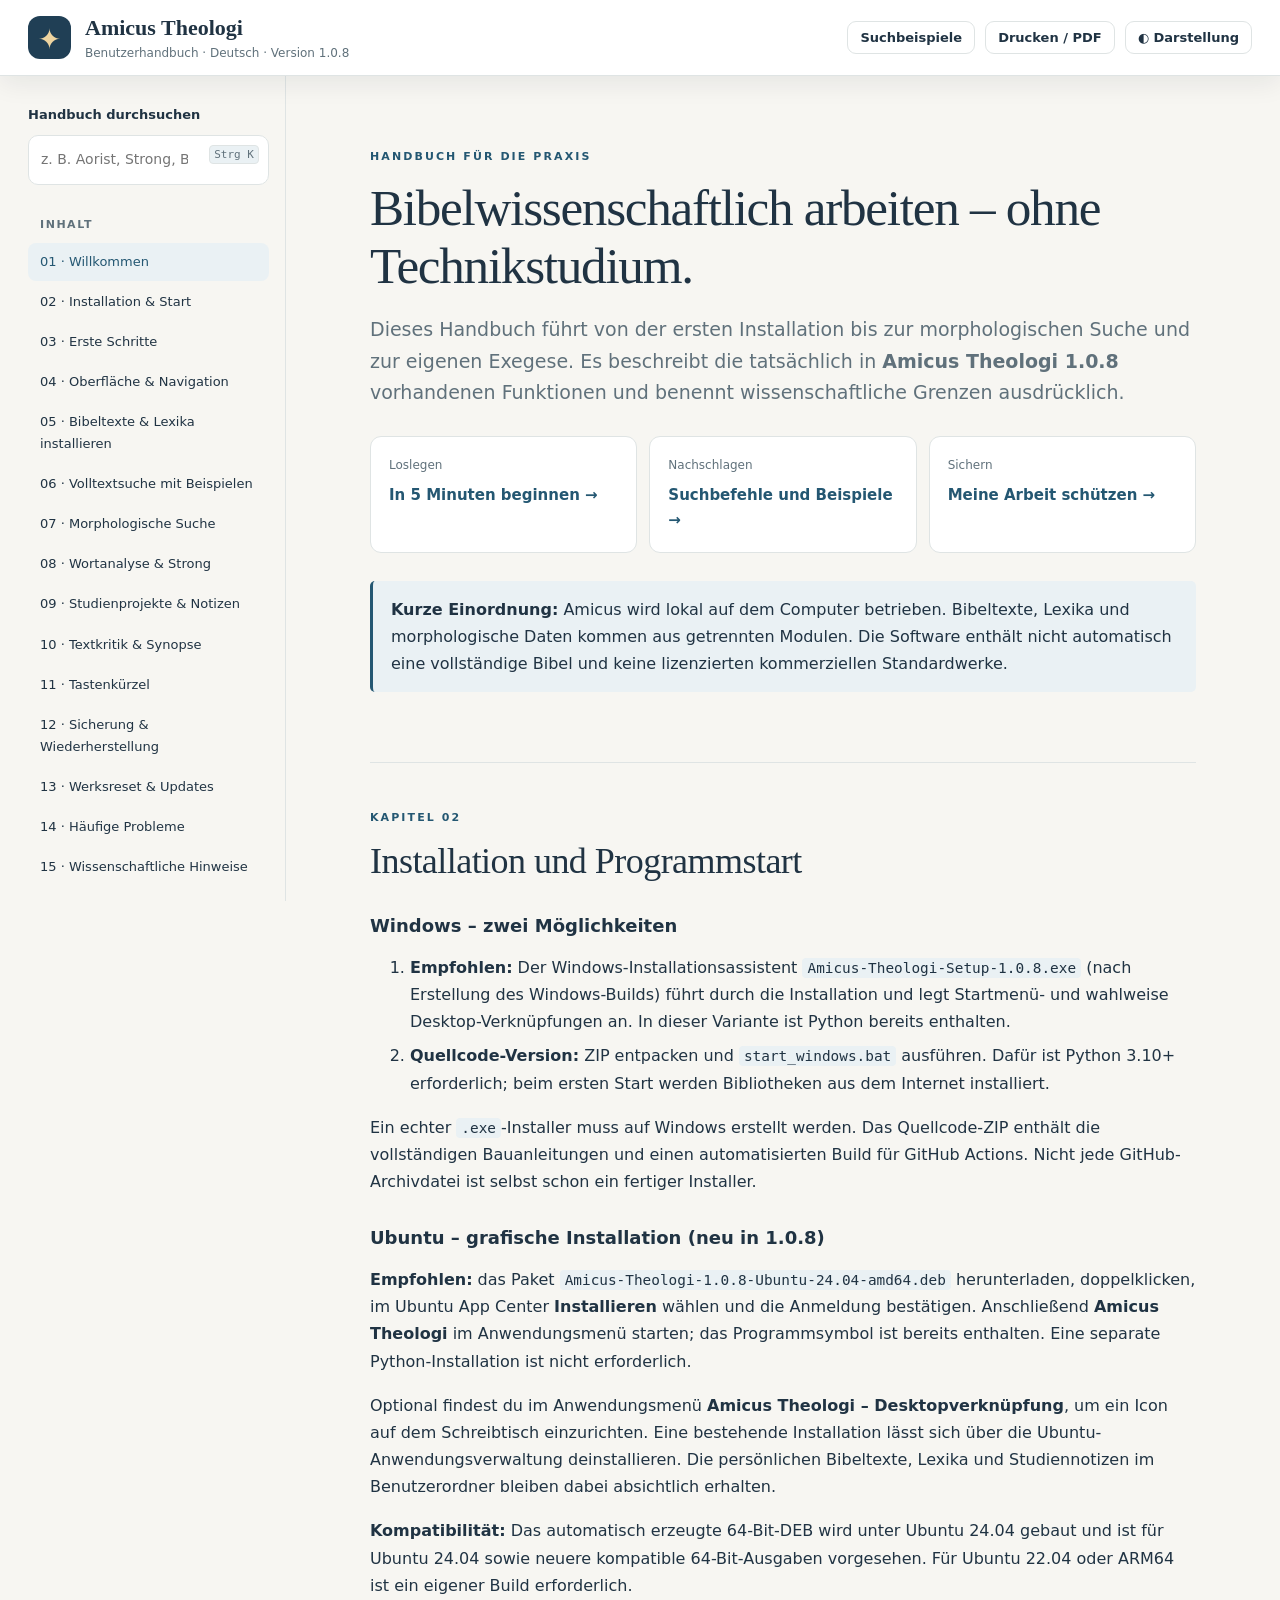
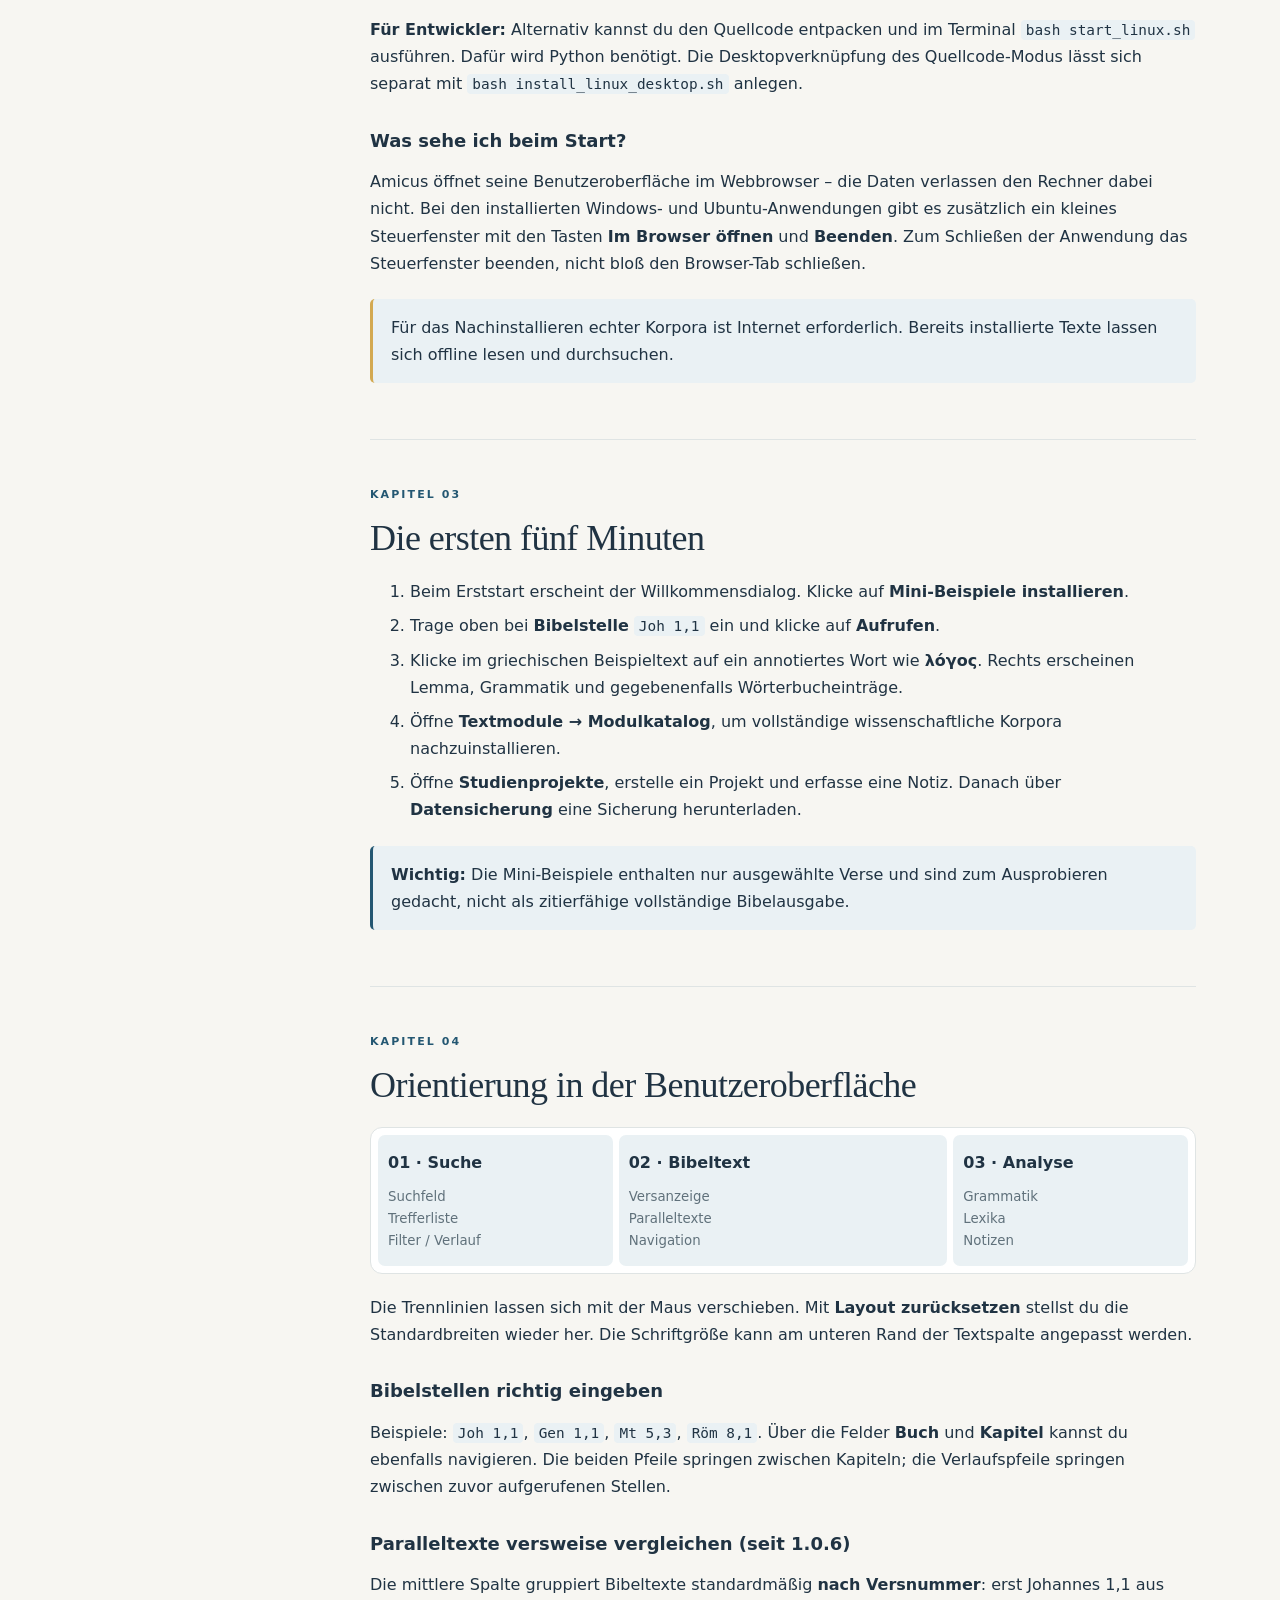
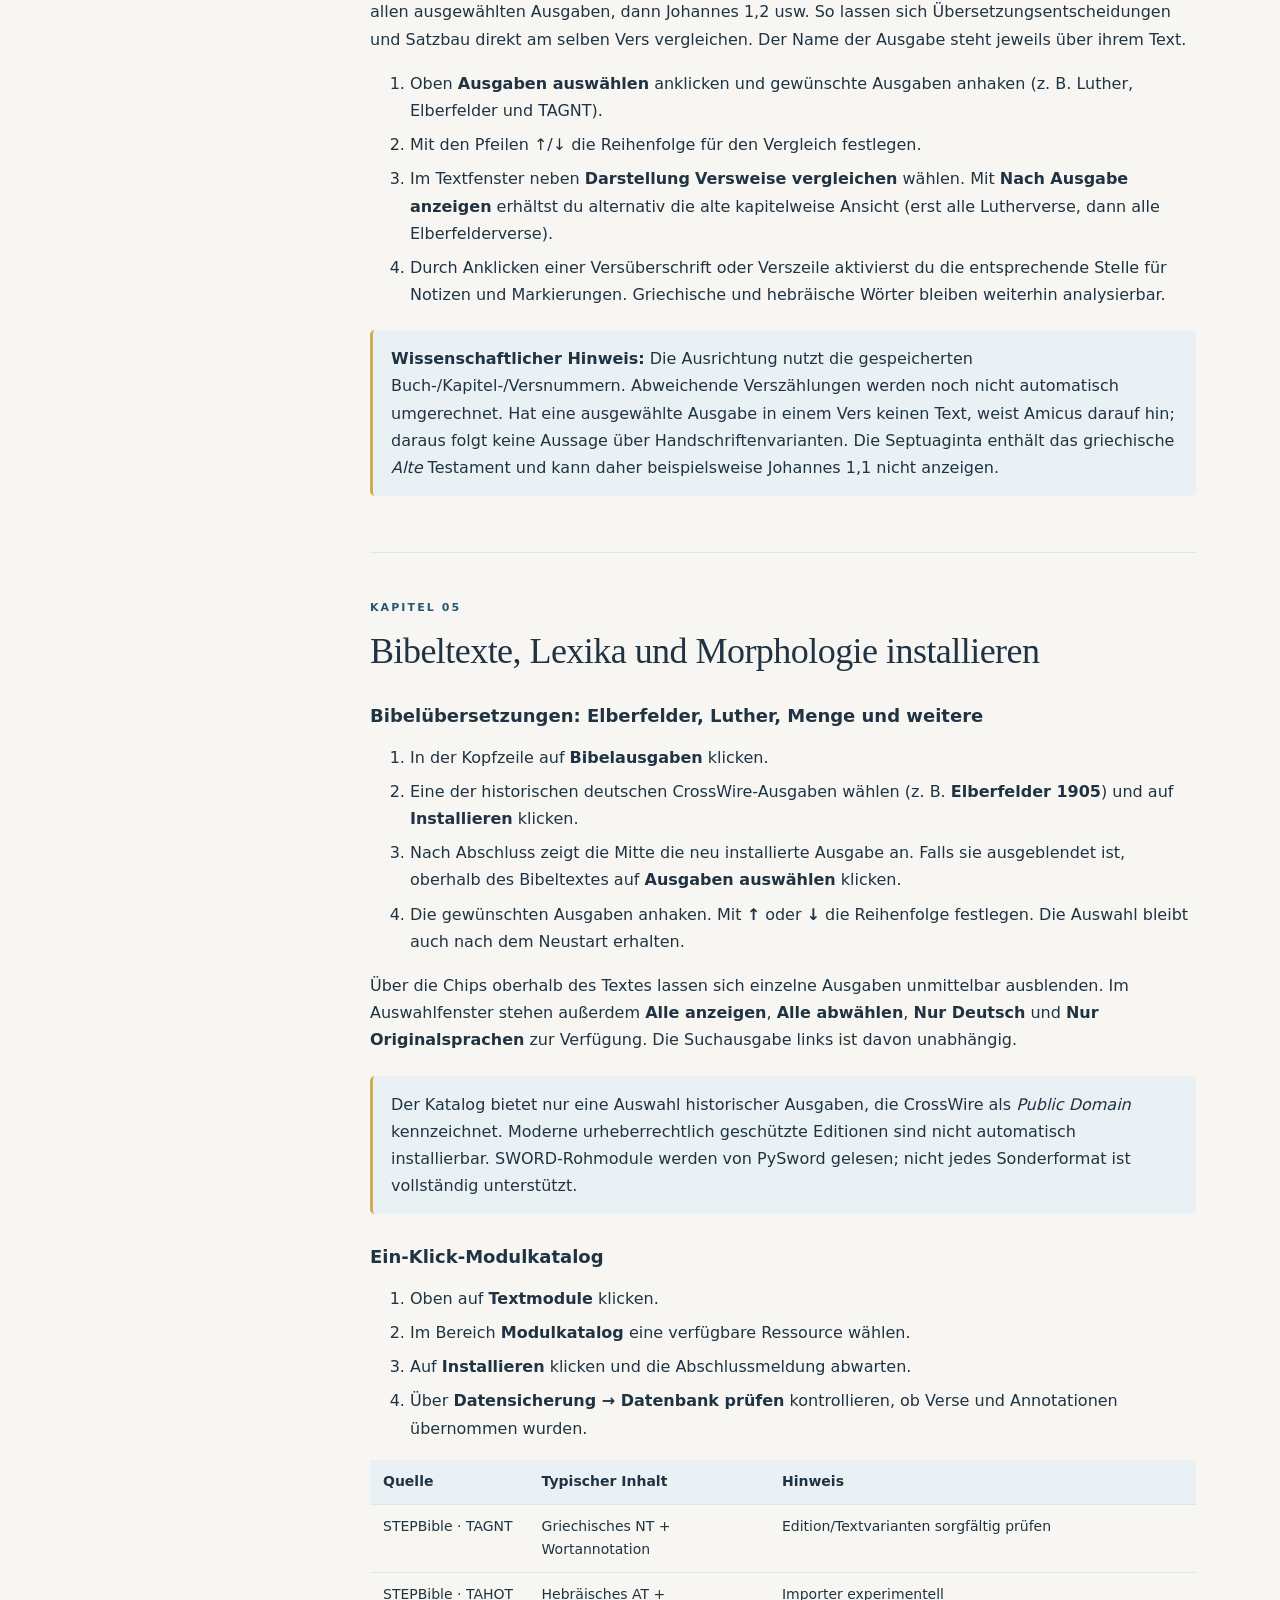
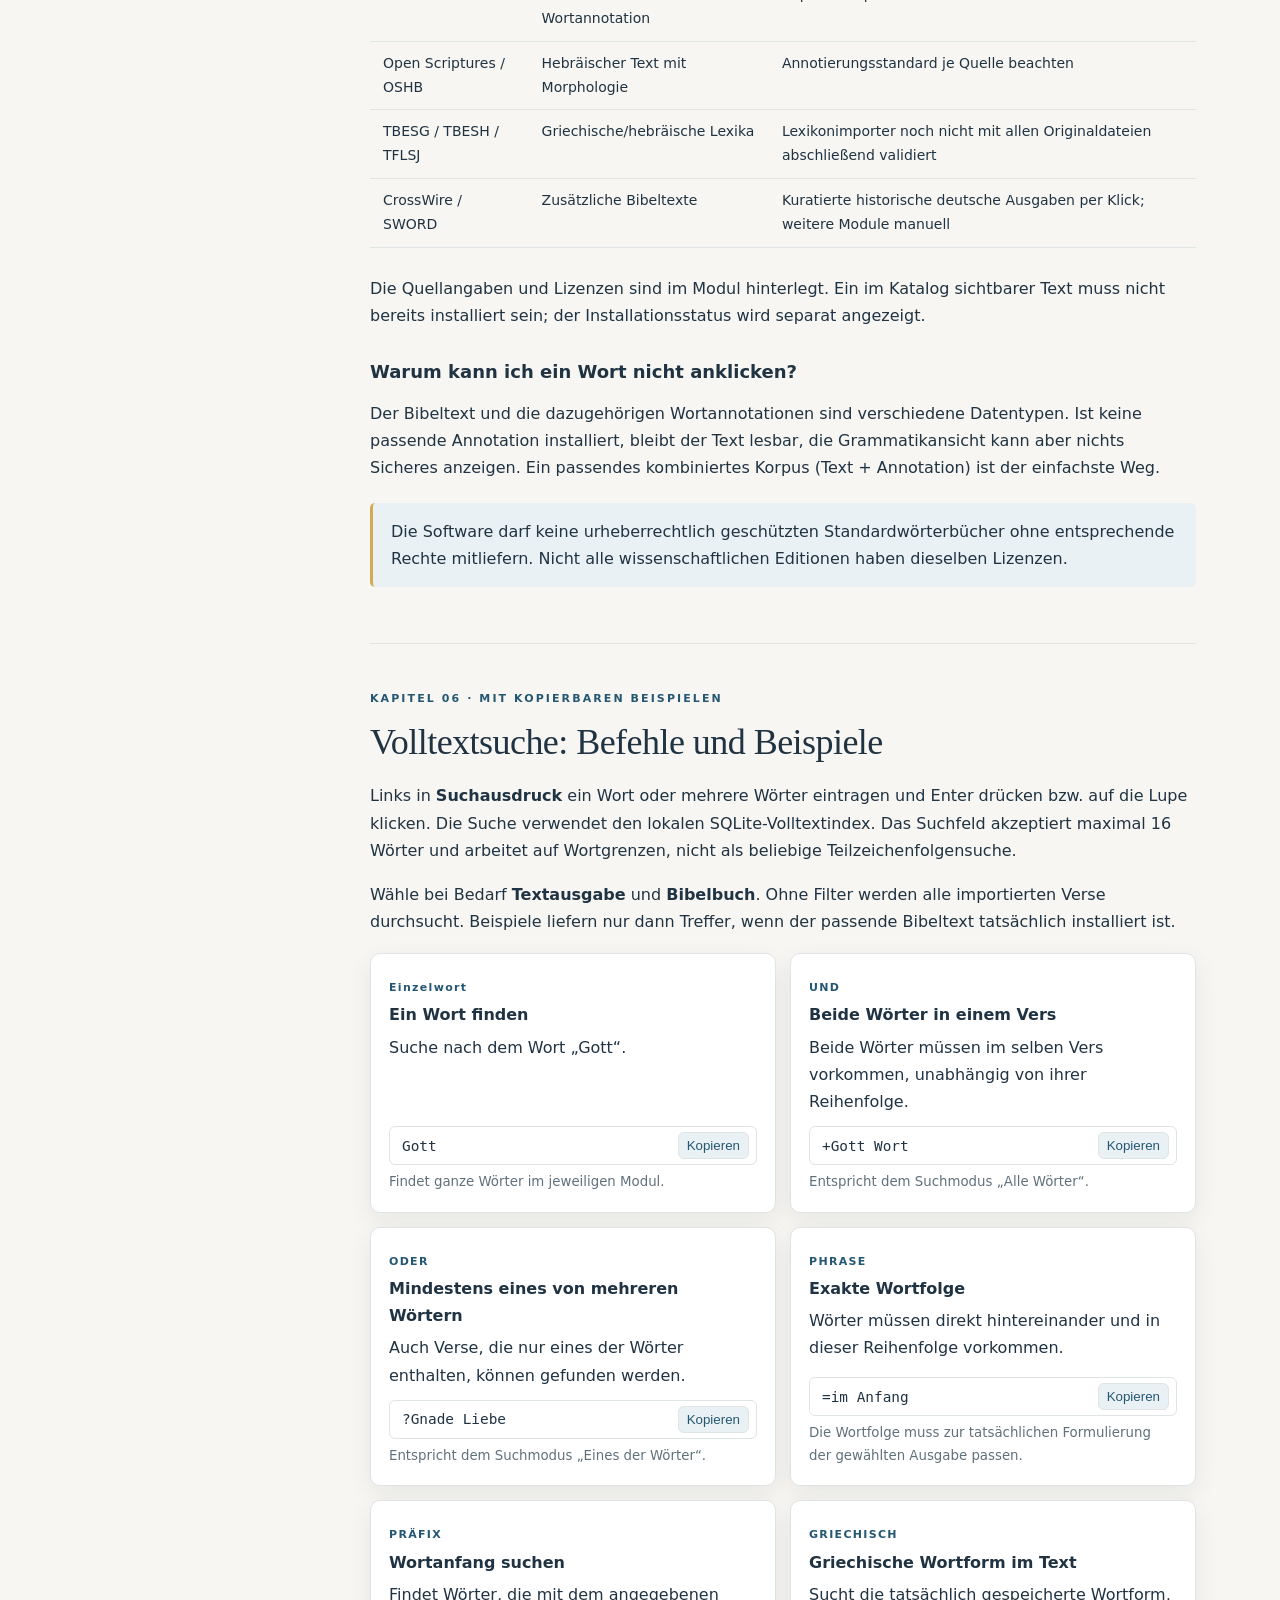
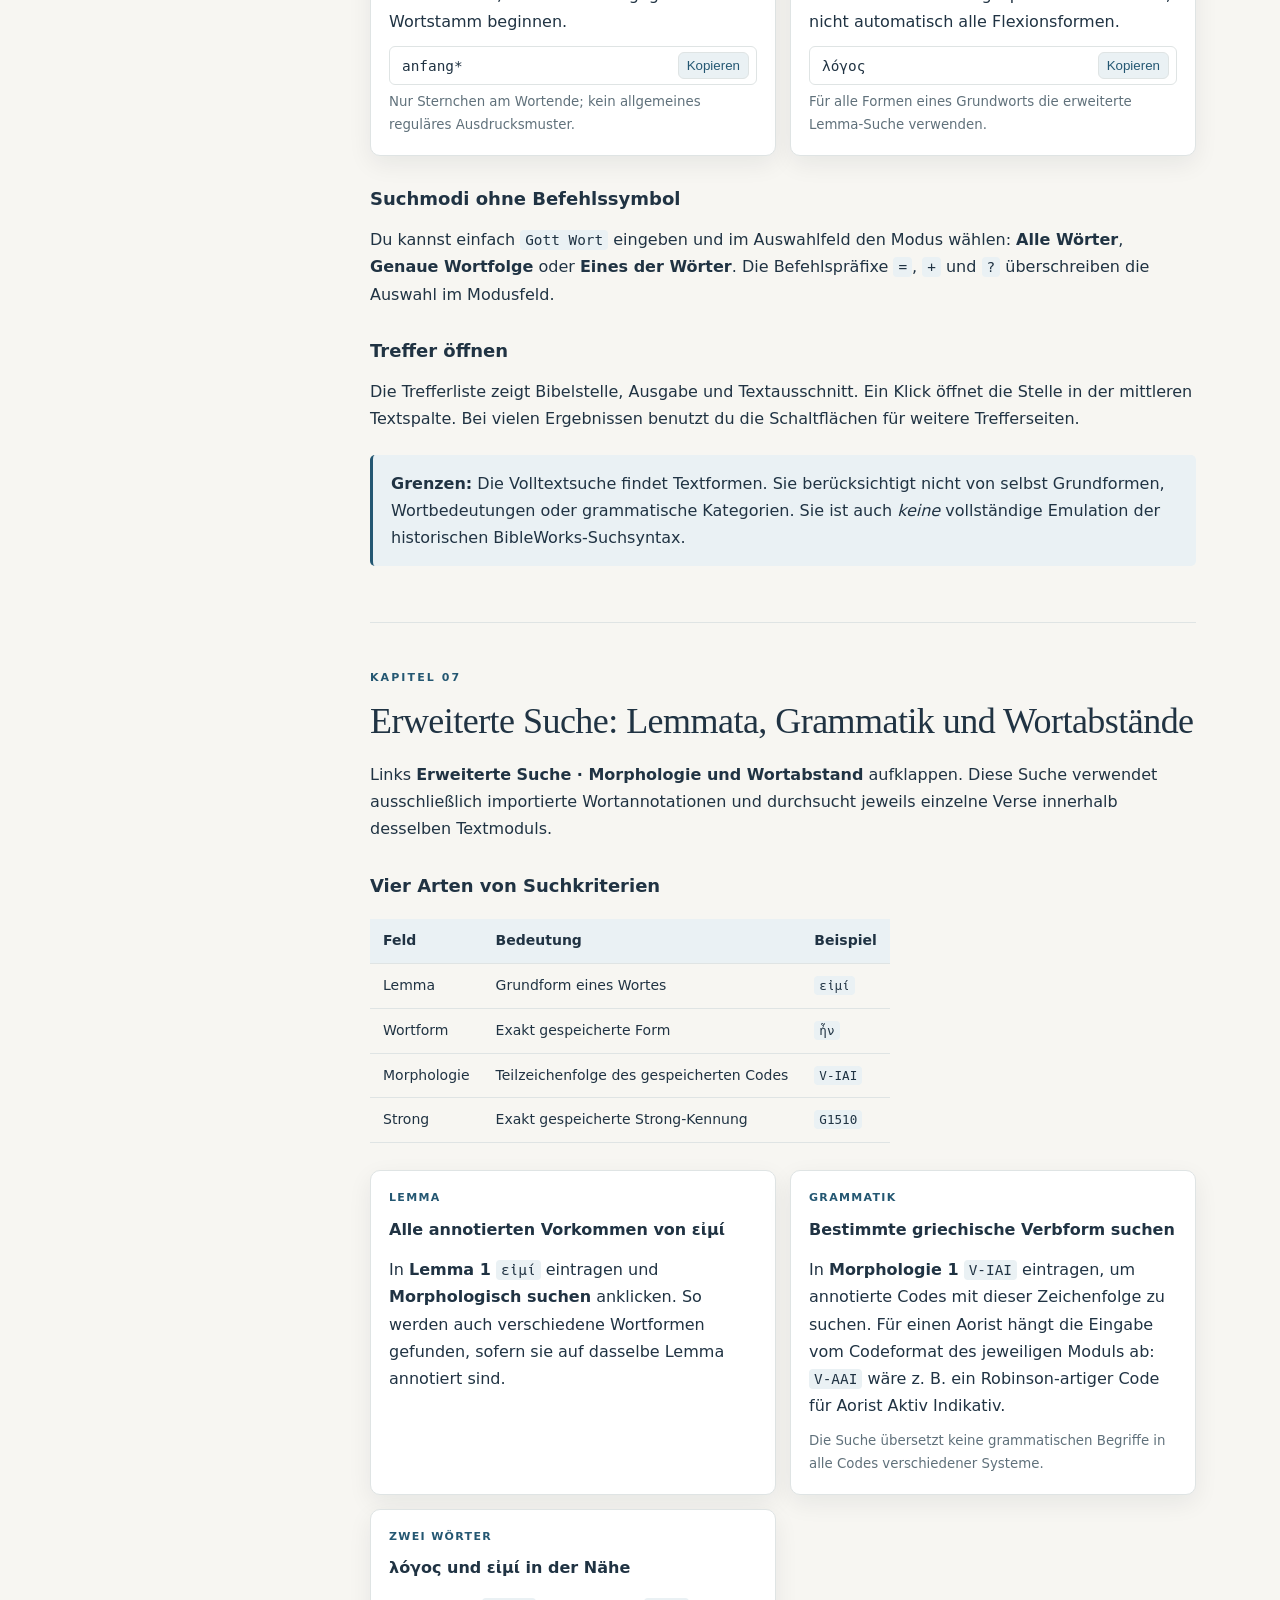
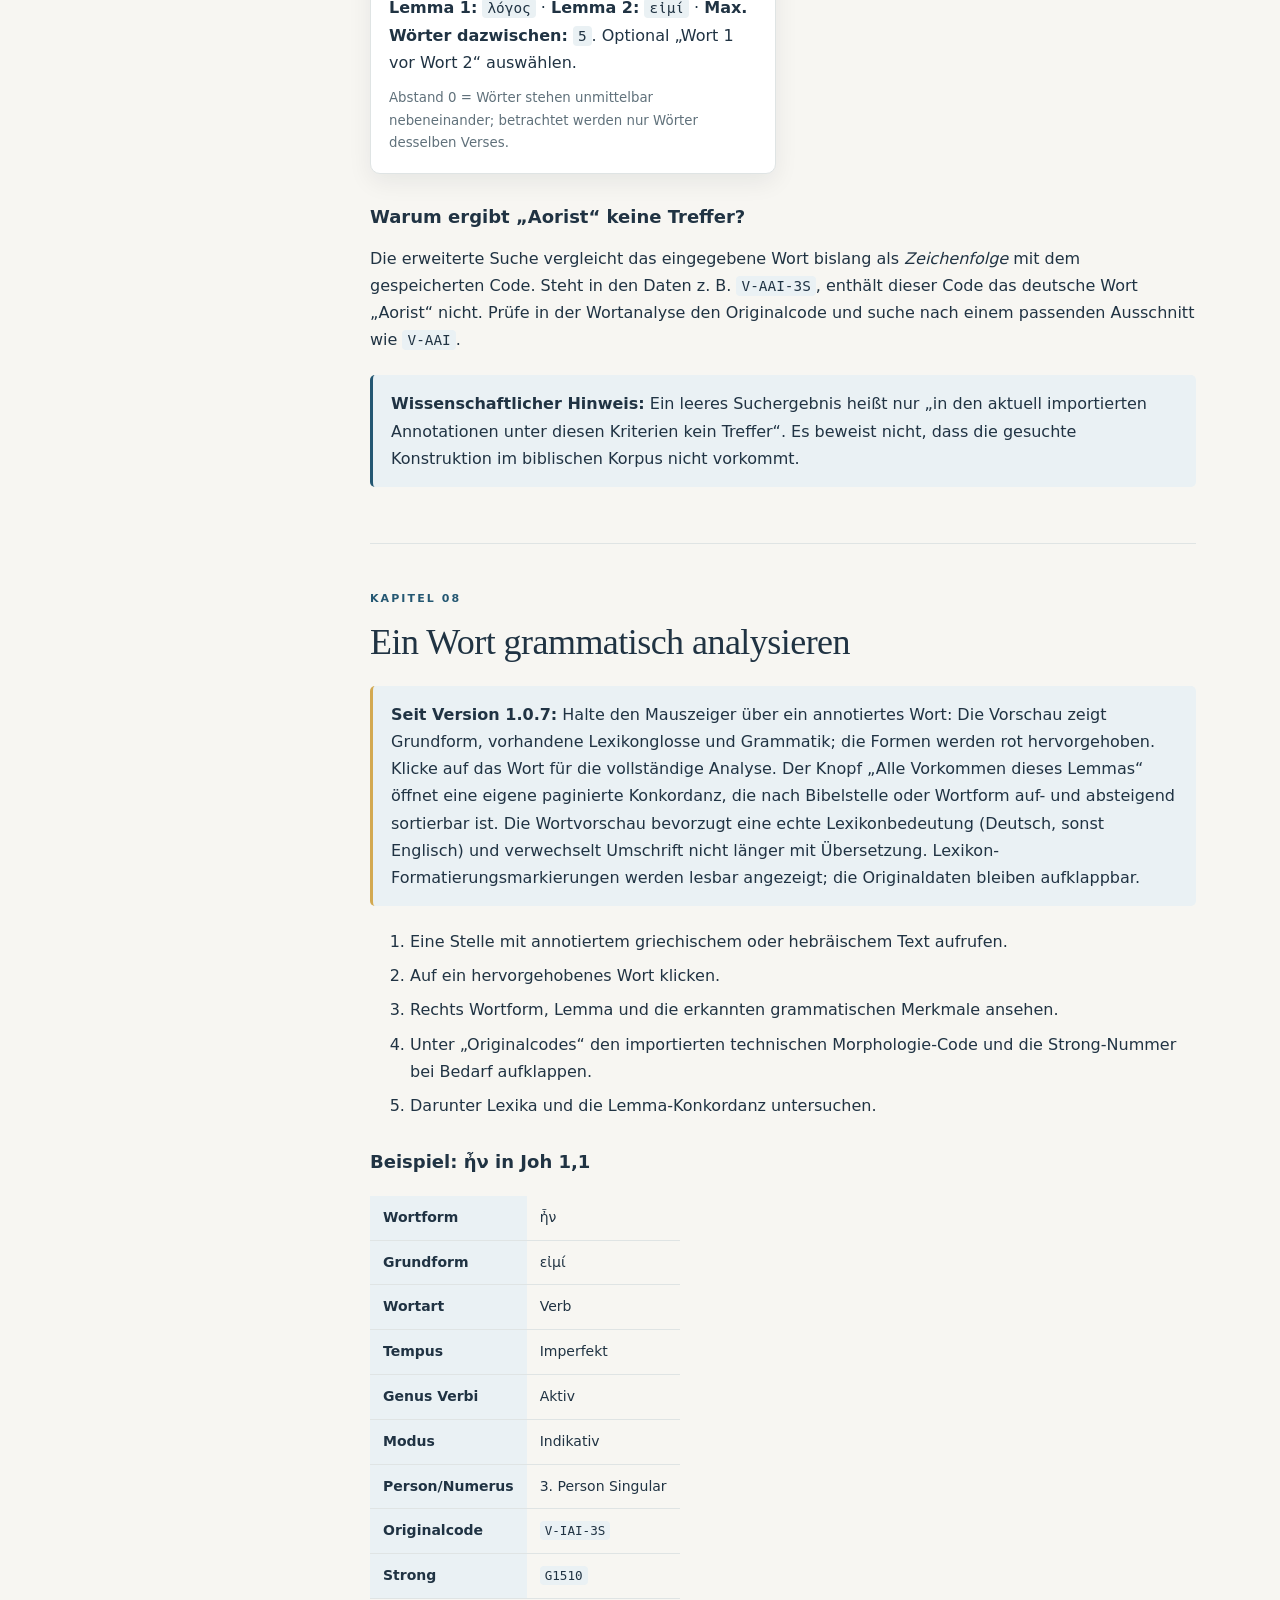
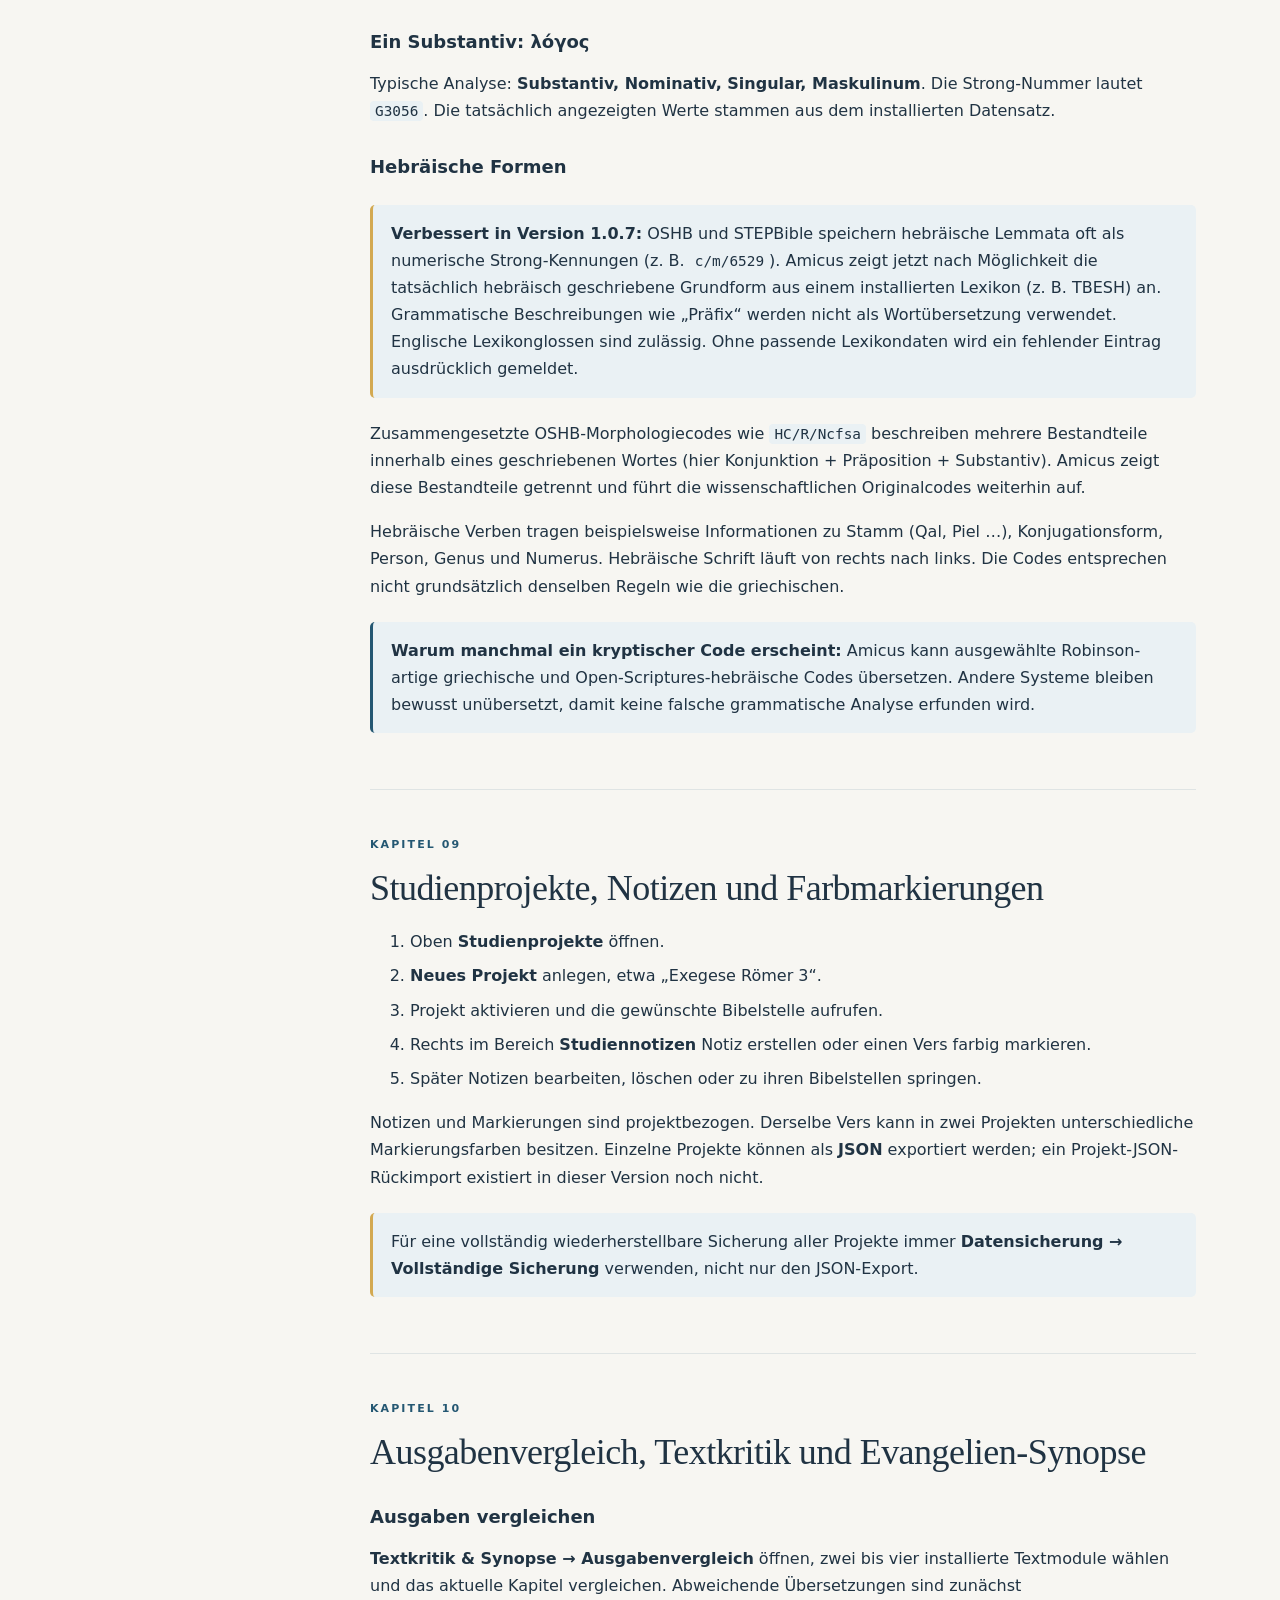
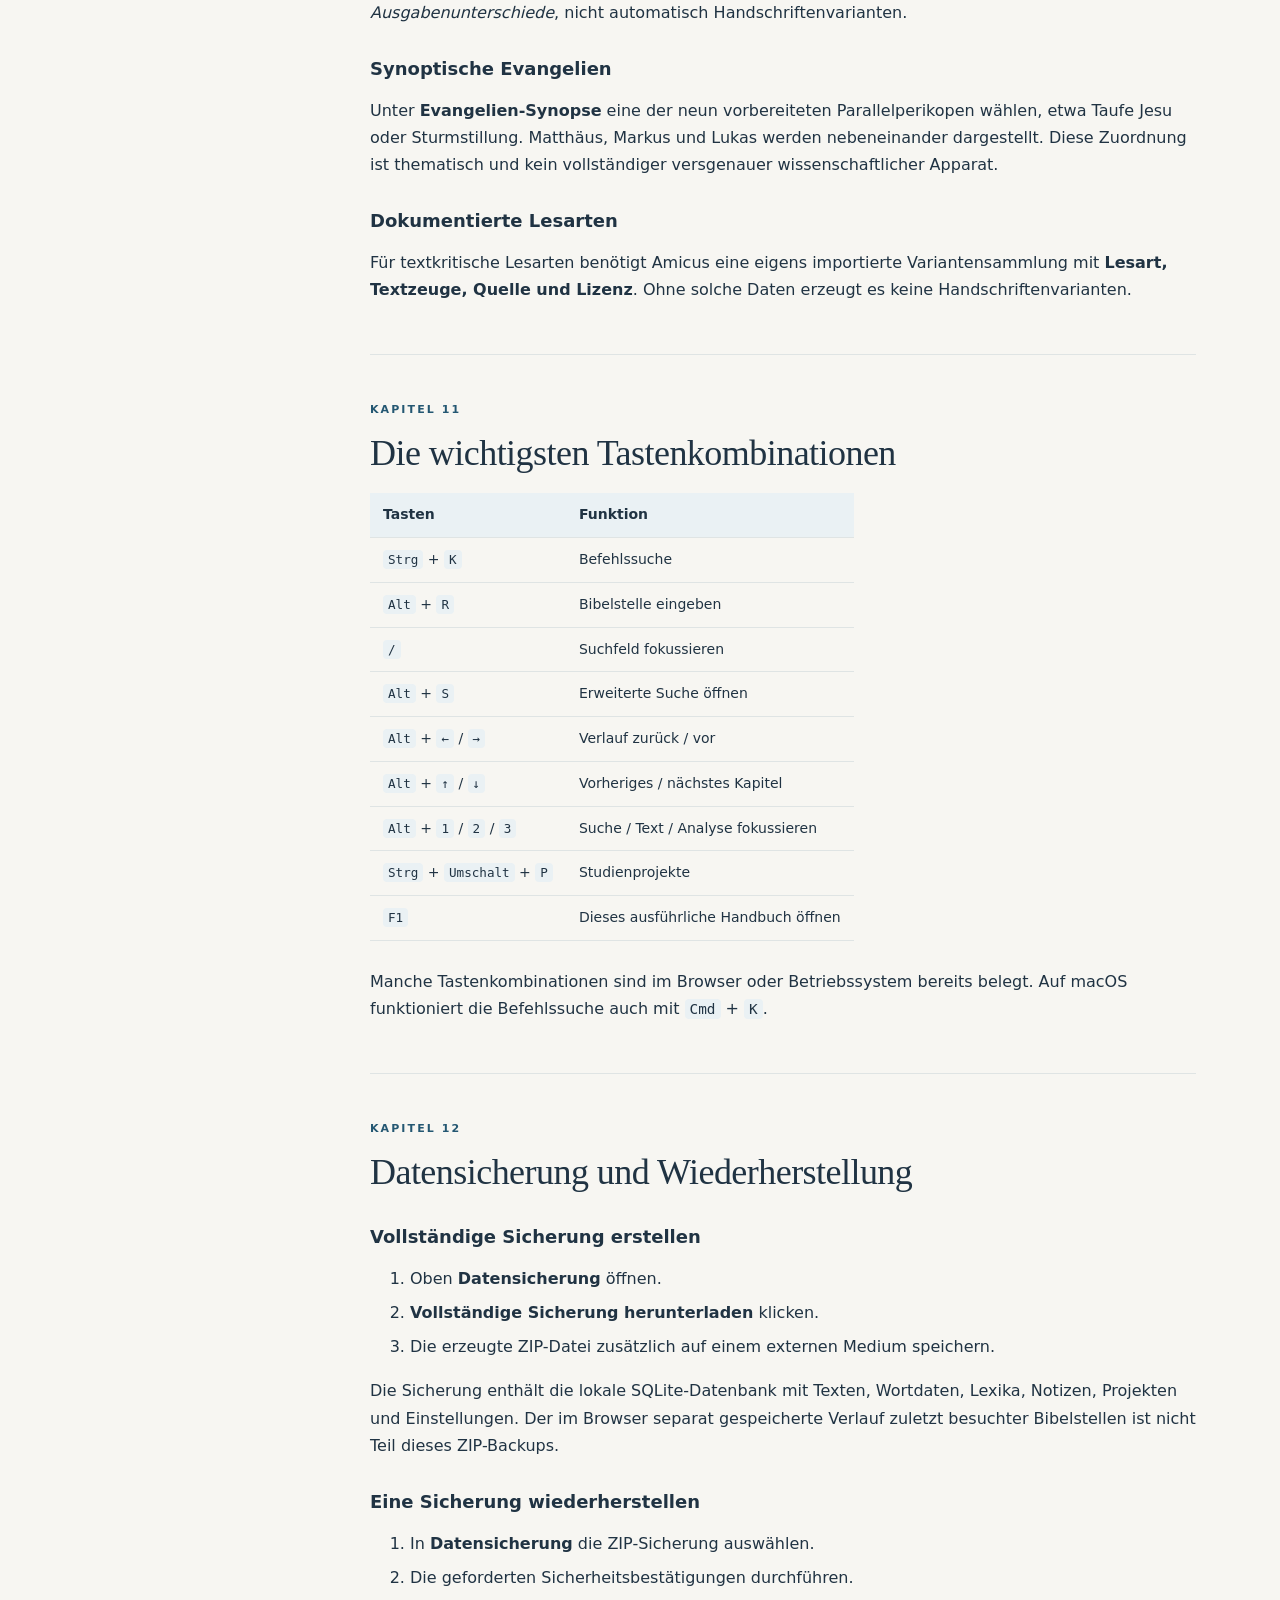
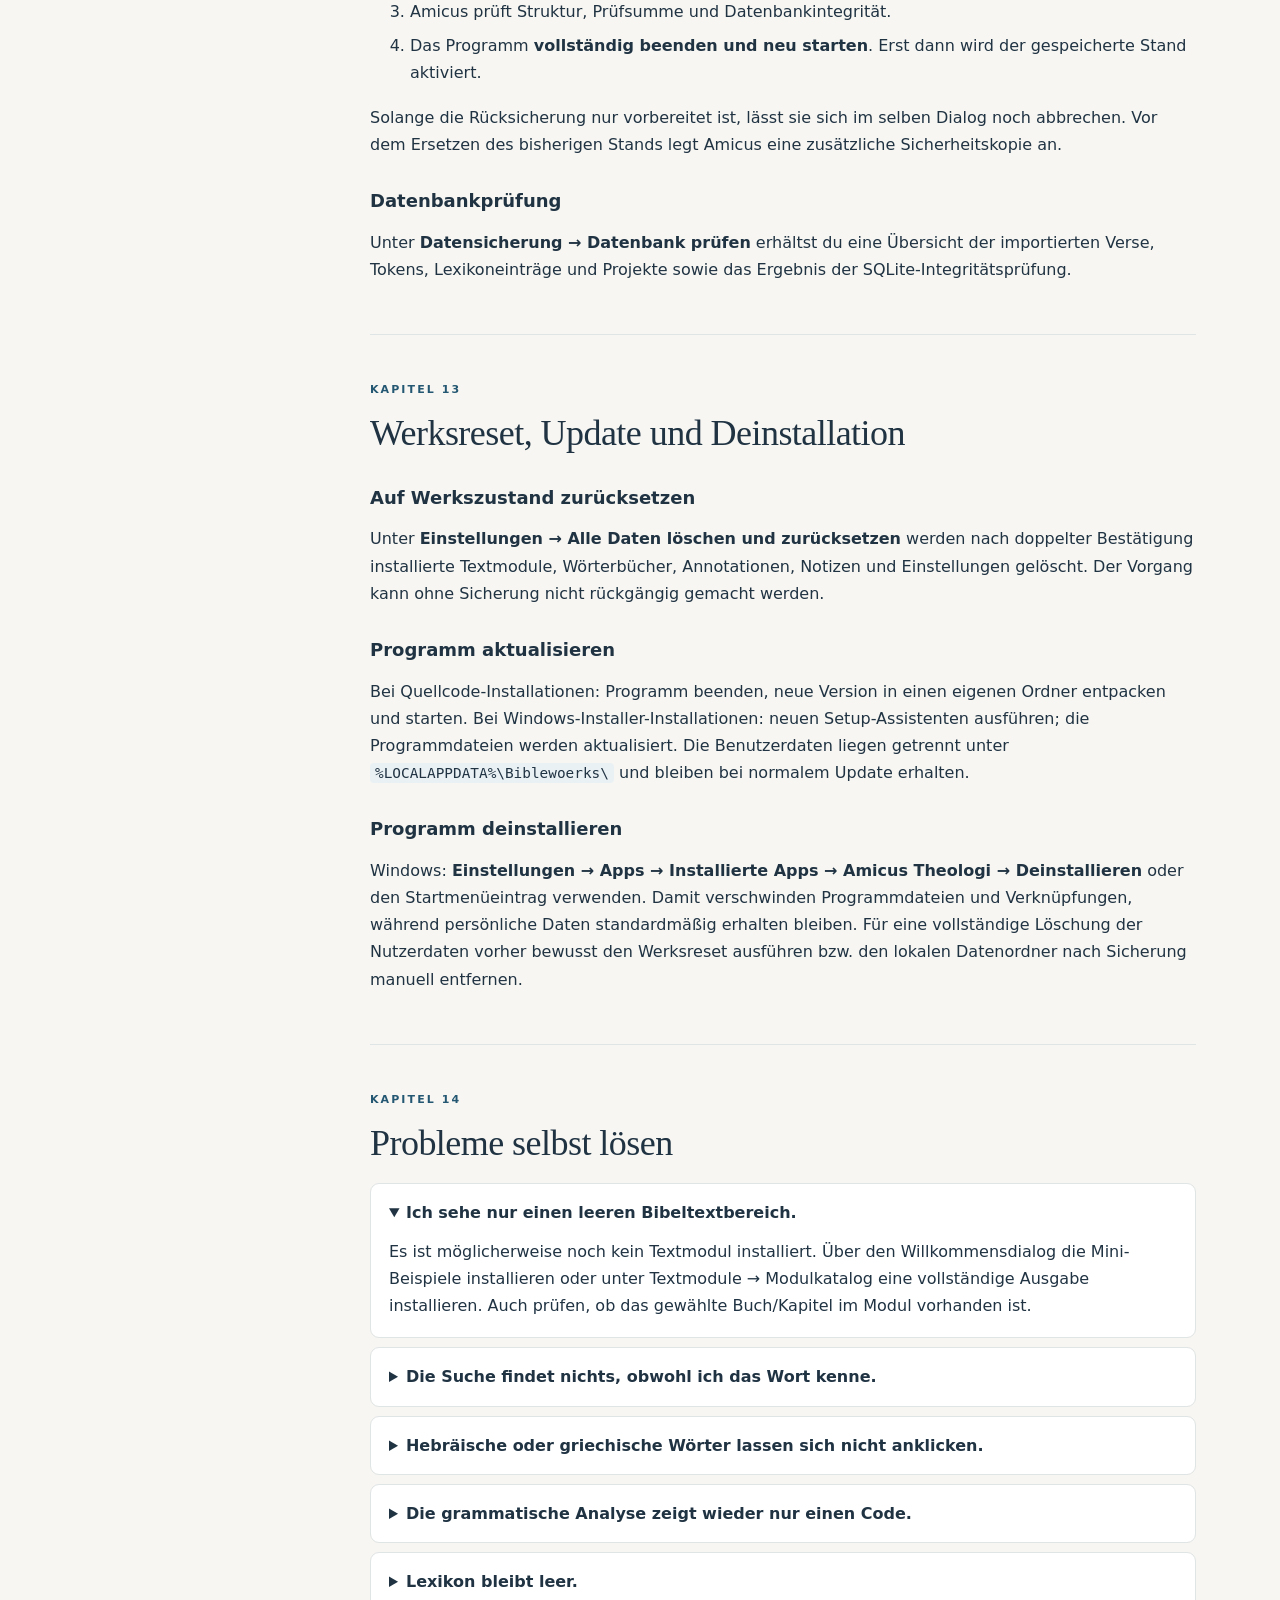
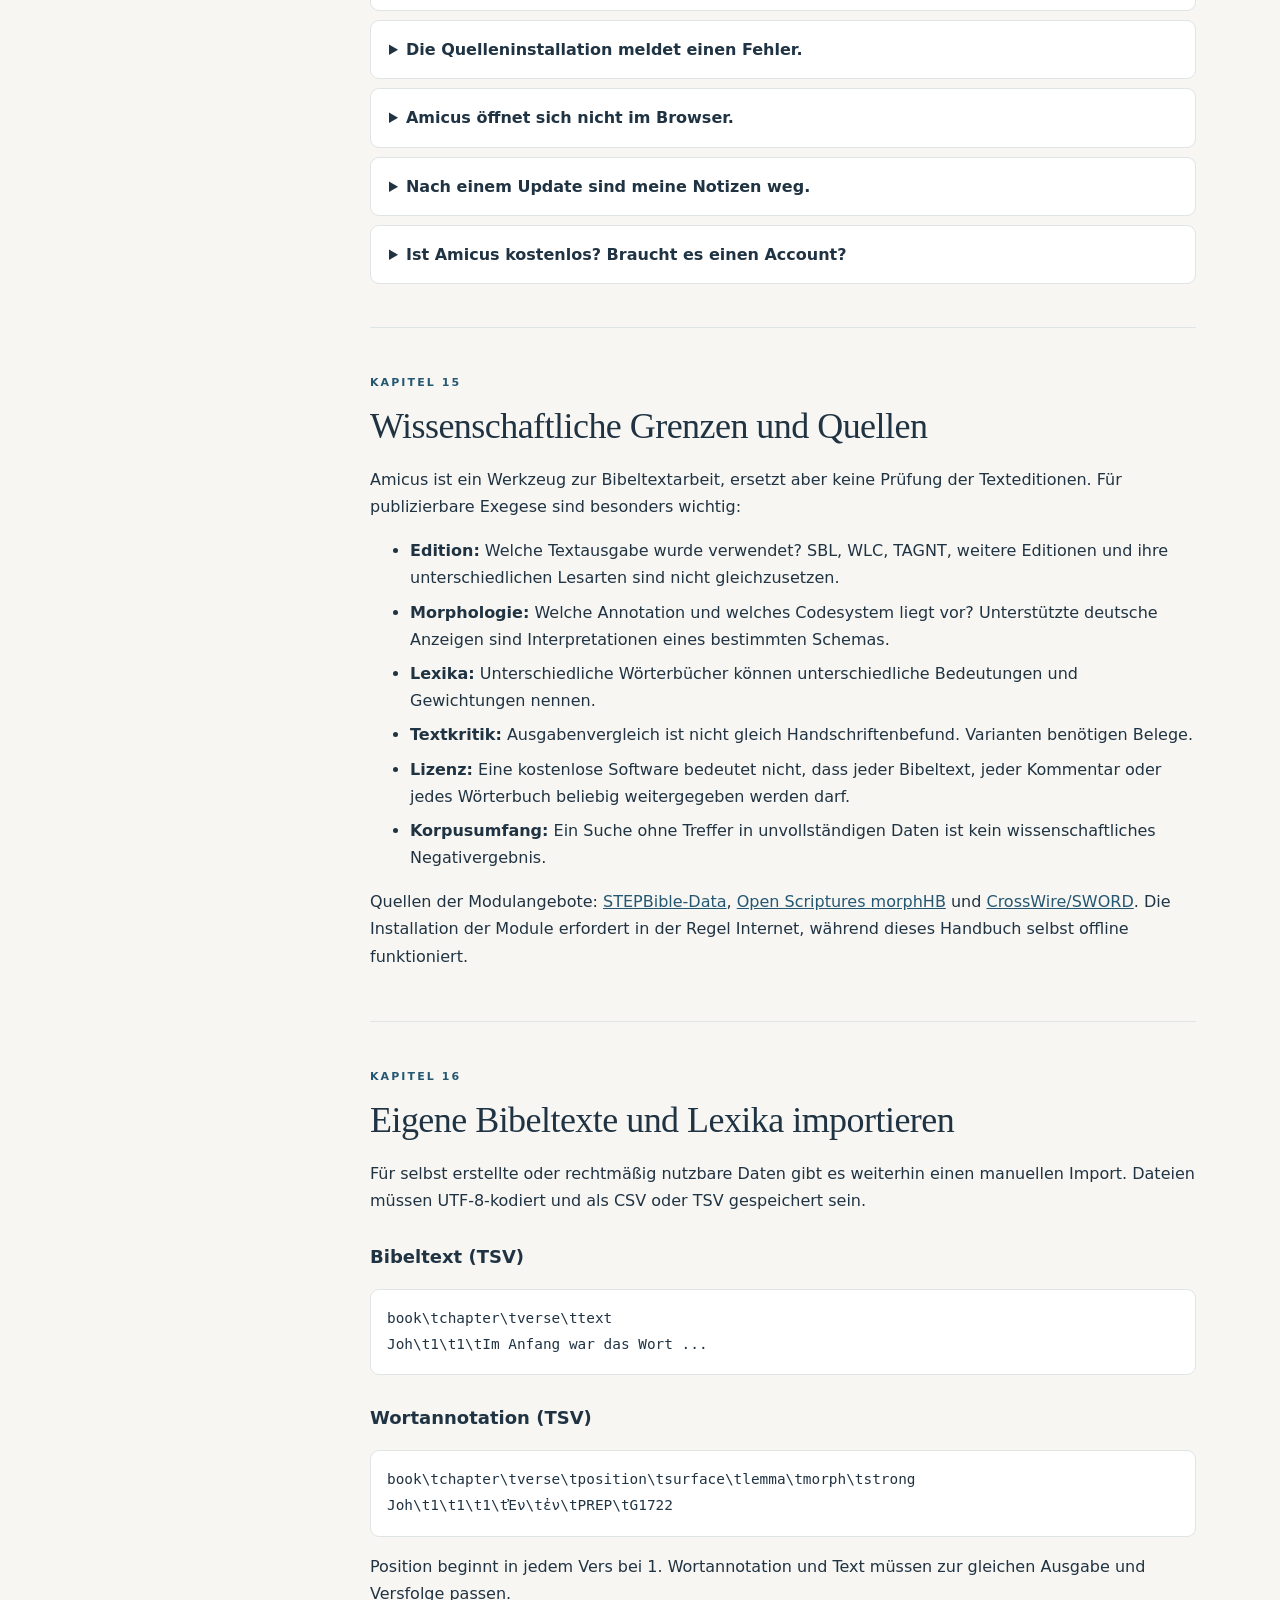
==== commit ede8f43c: "v1.0.8_2 ubuntu installer" ====
--- a/ANLEITUNG.html
+++ b/ANLEITUNG.html
@@ -10,16 +10,20 @@
 </head>
 <body>
 <a class="skip" href="#inhalt">Zum Inhalt springen</a>
-<header class="mast"><div class="mast-inner"><a class="logo" href="#start" aria-label="Zum Anfang">✦</a><div class="mast-titles"><strong>Amicus Theologi</strong><span>Benutzerhandbuch · Deutsch · Version 1.0.7</span></div><div class="mast-actions"><a href="#suche-grundlagen">Suchbeispiele</a><button id="print" type="button">Drucken / PDF</button><button id="theme" type="button" title="Hell/Dunkel umschalten">◐ Darstellung</button></div></div></header>
+<header class="mast"><div class="mast-inner"><a class="logo" href="#start" aria-label="Zum Anfang">✦</a><div class="mast-titles"><strong>Amicus Theologi</strong><span>Benutzerhandbuch · Deutsch · Version 1.0.8</span></div><div class="mast-actions"><a href="#suche-grundlagen">Suchbeispiele</a><button id="print" type="button">Drucken / PDF</button><button id="theme" type="button" title="Hell/Dunkel umschalten">◐ Darstellung</button></div></div></header>
 <div class="layout">
 <aside class="sidebar" aria-label="Handbuch-Navigation"><div class="search-wrap"><label for="manual-search">Handbuch durchsuchen</label><div class="search-row"><input id="manual-search" type="search" placeholder="z. B. Aorist, Strong, Backup …" autocomplete="off" aria-controls="search-results"><kbd>Strg K</kbd></div><button id="clear-search" type="button" hidden>Suche löschen ×</button><div id="search-results" role="status" aria-live="polite"></div></div><nav class="contents" aria-label="Kapitel"><p class="nav-label">INHALT</p>
 <a href="#start">01 · Willkommen</a><a href="#installation">02 · Installation &amp; Start</a><a href="#erster-start">03 · Erste Schritte</a><a href="#oberflaeche">04 · Oberfläche &amp; Navigation</a><a href="#modulmanager">05 · Bibeltexte &amp; Lexika installieren</a><a href="#suche-grundlagen">06 · Volltextsuche mit Beispielen</a><a href="#suche-erweitert">07 · Morphologische Suche</a><a href="#morphologie">08 · Wortanalyse &amp; Strong</a><a href="#studien">09 · Studienprojekte &amp; Notizen</a><a href="#textkritik">10 · Textkritik &amp; Synopse</a><a href="#tastatur">11 · Tastenkürzel</a><a href="#daten">12 · Sicherung &amp; Wiederherstellung</a><a href="#reset">13 · Werksreset &amp; Updates</a><a href="#probleme">14 · Häufige Probleme</a><a href="#wissenschaft">15 · Wissenschaftliche Hinweise</a><a href="#formate">16 · Eigene Dateien importieren</a><a href="#glossar">17 · Fachbegriffe &amp; Glossar</a>
 </nav><p class="sidebar-bottom">Lokal lesbar · kein Konto erforderlich · keine externe Such-API</p></aside>
 <main id="inhalt" tabindex="-1"><div class="content">
-<section class="hero help-chapter" id="start"><p class="eyebrow">HANDBUCH FÜR DIE PRAXIS</p><h1>Bibelwissenschaftlich arbeiten – ohne Technikstudium.</h1><p class="lede">Dieses Handbuch führt von der ersten Installation bis zur morphologischen Suche und zur eigenen Exegese. Es beschreibt die tatsächlich in <strong>Amicus Theologi 1.0.7</strong> vorhandenen Funktionen und benennt wissenschaftliche Grenzen ausdrücklich.</p><div class="hero-grid"><a href="#erster-start"><span>Loslegen</span><strong>In 5 Minuten beginnen →</strong></a><a href="#suche-grundlagen"><span>Nachschlagen</span><strong>Suchbefehle und Beispiele →</strong></a><a href="#daten"><span>Sichern</span><strong>Meine Arbeit schützen →</strong></a></div><div class="notice"><strong>Kurze Einordnung:</strong> Amicus wird lokal auf dem Computer betrieben. Bibeltexte, Lexika und morphologische Daten kommen aus getrennten Modulen. Die Software enthält nicht automatisch eine vollständige Bibel und keine lizenzierten kommerziellen Standardwerke.</div></section>
-<section class="help-chapter" id="installation"><p class="eyebrow">KAPITEL 02</p><h2>Installation und Programmstart</h2><h3>Windows – zwei Möglichkeiten</h3><ol><li><strong>Empfohlen:</strong> Der Windows-Installationsassistent <code>Amicus-Theologi-Setup-1.0.7.exe</code> (nach Erstellung des Windows-Builds) führt durch die Installation und legt Startmenü- und wahlweise Desktop-Verknüpfungen an. In dieser Variante ist Python bereits enthalten.</li><li><strong>Quellcode-Version:</strong> ZIP entpacken und <code>start_windows.bat</code> ausführen. Dafür ist Python 3.10+ erforderlich; beim ersten Start werden Bibliotheken aus dem Internet installiert.</li></ol><p>Ein echter <code>.exe</code>-Installer muss auf Windows erstellt werden. Das Quellcode-ZIP enthält die vollständigen Bauanleitungen und einen automatisierten Build für GitHub Actions. Nicht jede GitHub-Archivdatei ist selbst schon ein fertiger Installer.</p><h3>Linux (Ubuntu)</h3><p>Den Projektordner öffnen und im Terminal <code>bash start_linux.sh</code> ausführen. Optional einen Menüeintrag mit <code>bash install_linux_desktop.sh</code> anlegen.</p><h3>Was sehe ich beim Start?</h3><p>Amicus öffnet seine Benutzeroberfläche im Webbrowser – die Daten verlassen den Rechner dabei nicht. Bei der installierten Windows-Anwendung gibt es zusätzlich ein kleines Steuerfenster mit den Tasten <b>Im Browser öffnen</b> und <b>Beenden</b>. Zum Schließen der Anwendung das Steuerfenster beenden, nicht bloß den Browser-Tab schließen.</p><div class="tip">Für das Nachinstallieren echter Korpora ist Internet erforderlich. Bereits installierte Texte lassen sich offline lesen und durchsuchen.</div></section>
+<section class="hero help-chapter" id="start"><p class="eyebrow">HANDBUCH FÜR DIE PRAXIS</p><h1>Bibelwissenschaftlich arbeiten – ohne Technikstudium.</h1><p class="lede">Dieses Handbuch führt von der ersten Installation bis zur morphologischen Suche und zur eigenen Exegese. Es beschreibt die tatsächlich in <strong>Amicus Theologi 1.0.8</strong> vorhandenen Funktionen und benennt wissenschaftliche Grenzen ausdrücklich.</p><div class="hero-grid"><a href="#erster-start"><span>Loslegen</span><strong>In 5 Minuten beginnen →</strong></a><a href="#suche-grundlagen"><span>Nachschlagen</span><strong>Suchbefehle und Beispiele →</strong></a><a href="#daten"><span>Sichern</span><strong>Meine Arbeit schützen →</strong></a></div><div class="notice"><strong>Kurze Einordnung:</strong> Amicus wird lokal auf dem Computer betrieben. Bibeltexte, Lexika und morphologische Daten kommen aus getrennten Modulen. Die Software enthält nicht automatisch eine vollständige Bibel und keine lizenzierten kommerziellen Standardwerke.</div></section>
+<section class="help-chapter" id="installation"><p class="eyebrow">KAPITEL 02</p><h2>Installation und Programmstart</h2><h3>Windows – zwei Möglichkeiten</h3><ol><li><strong>Empfohlen:</strong> Der Windows-Installationsassistent <code>Amicus-Theologi-Setup-1.0.8.exe</code> (nach Erstellung des Windows-Builds) führt durch die Installation und legt Startmenü- und wahlweise Desktop-Verknüpfungen an. In dieser Variante ist Python bereits enthalten.</li><li><strong>Quellcode-Version:</strong> ZIP entpacken und <code>start_windows.bat</code> ausführen. Dafür ist Python 3.10+ erforderlich; beim ersten Start werden Bibliotheken aus dem Internet installiert.</li></ol><p>Ein echter <code>.exe</code>-Installer muss auf Windows erstellt werden. Das Quellcode-ZIP enthält die vollständigen Bauanleitungen und einen automatisierten Build für GitHub Actions. Nicht jede GitHub-Archivdatei ist selbst schon ein fertiger Installer.</p><h3>Ubuntu – grafische Installation (neu in 1.0.8)</h3>
+<p><strong>Empfohlen:</strong> das Paket <code>Amicus-Theologi-1.0.8-Ubuntu-24.04-amd64.deb</code> herunterladen, doppelklicken, im Ubuntu App Center <strong>Installieren</strong> wählen und die Anmeldung bestätigen. Anschließend <strong>Amicus Theologi</strong> im Anwendungsmenü starten; das Programmsymbol ist bereits enthalten. Eine separate Python-Installation ist nicht erforderlich.</p>
+<p>Optional findest du im Anwendungsmenü <strong>Amicus Theologi – Desktopverknüpfung</strong>, um ein Icon auf dem Schreibtisch einzurichten. Eine bestehende Installation lässt sich über die Ubuntu-Anwendungsverwaltung deinstallieren. Die persönlichen Bibeltexte, Lexika und Studiennotizen im Benutzerordner bleiben dabei absichtlich erhalten.</p>
+<p><strong>Kompatibilität:</strong> Das automatisch erzeugte 64-Bit-DEB wird unter Ubuntu 24.04 gebaut und ist für Ubuntu 24.04 sowie neuere kompatible 64-Bit-Ausgaben vorgesehen. Für Ubuntu 22.04 oder ARM64 ist ein eigener Build erforderlich.</p>
+<p><strong>Für Entwickler:</strong> Alternativ kannst du den Quellcode entpacken und im Terminal <code>bash start_linux.sh</code> ausführen. Dafür wird Python benötigt. Die Desktopverknüpfung des Quellcode-Modus lässt sich separat mit <code>bash install_linux_desktop.sh</code> anlegen.</p><h3>Was sehe ich beim Start?</h3><p>Amicus öffnet seine Benutzeroberfläche im Webbrowser – die Daten verlassen den Rechner dabei nicht. Bei den installierten Windows- und Ubuntu-Anwendungen gibt es zusätzlich ein kleines Steuerfenster mit den Tasten <b>Im Browser öffnen</b> und <b>Beenden</b>. Zum Schließen der Anwendung das Steuerfenster beenden, nicht bloß den Browser-Tab schließen.</p><div class="tip">Für das Nachinstallieren echter Korpora ist Internet erforderlich. Bereits installierte Texte lassen sich offline lesen und durchsuchen.</div></section>
 <section class="help-chapter" id="erster-start"><p class="eyebrow">KAPITEL 03</p><h2>Die ersten fünf Minuten</h2><ol><li>Beim Erststart erscheint der Willkommensdialog. Klicke auf <strong>Mini-Beispiele installieren</strong>.</li><li>Trage oben bei <strong>Bibelstelle</strong> <code>Joh 1,1</code> ein und klicke auf <strong>Aufrufen</strong>.</li><li>Klicke im griechischen Beispieltext auf ein annotiertes Wort wie <strong>λόγος</strong>. Rechts erscheinen Lemma, Grammatik und gegebenenfalls Wörterbucheinträge.</li><li>Öffne <strong>Textmodule → Modulkatalog</strong>, um vollständige wissenschaftliche Korpora nachzuinstallieren.</li><li>Öffne <strong>Studienprojekte</strong>, erstelle ein Projekt und erfasse eine Notiz. Danach über <strong>Datensicherung</strong> eine Sicherung herunterladen.</li></ol><div class="notice"><strong>Wichtig:</strong> Die Mini-Beispiele enthalten nur ausgewählte Verse und sind zum Ausprobieren gedacht, nicht als zitierfähige vollständige Bibelausgabe.</div></section>
-<section class="help-chapter" id="oberflaeche"><p class="eyebrow">KAPITEL 04</p><h2>Orientierung in der Benutzeroberfläche</h2><div class="layout-diagram" role="img" aria-label="Drei Spalten: links Suche, Mitte Bibeltext, rechts Analyse"><div><strong>01 · Suche</strong><small>Suchfeld<br>Trefferliste<br>Filter / Verlauf</small></div><div><strong>02 · Bibeltext</strong><small>Versanzeige<br>Paralleltexte<br>Navigation</small></div><div><strong>03 · Analyse</strong><small>Grammatik<br>Lexika<br>Notizen</small></div></div><p>Die Trennlinien lassen sich mit der Maus verschieben. Mit <strong>Layout zurücksetzen</strong> stellst du die Standardbreiten wieder her. Die Schriftgröße kann am unteren Rand der Textspalte angepasst werden.</p><h3>Bibelstellen richtig eingeben</h3><p>Beispiele: <code>Joh 1,1</code>, <code>Gen 1,1</code>, <code>Mt 5,3</code>, <code>Röm 8,1</code>. Über die Felder <strong>Buch</strong> und <strong>Kapitel</strong> kannst du ebenfalls navigieren. Die beiden Pfeile springen zwischen Kapiteln; die Verlaufspfeile springen zwischen zuvor aufgerufenen Stellen.</p><h3>Paralleltexte versweise vergleichen (neu in 1.0.7)</h3><p>Die mittlere Spalte gruppiert Bibeltexte standardmäßig <strong>nach Versnummer</strong>: erst Johannes 1,1 aus allen ausgewählten Ausgaben, dann Johannes 1,2 usw. So lassen sich Übersetzungsentscheidungen und Satzbau direkt am selben Vers vergleichen. Der Name der Ausgabe steht jeweils über ihrem Text.</p><ol><li>Oben <strong>Ausgaben auswählen</strong> anklicken und gewünschte Ausgaben anhaken (z. B. Luther, Elberfelder und TAGNT).</li><li>Mit den Pfeilen ↑/↓ die Reihenfolge für den Vergleich festlegen.</li><li>Im Textfenster neben <strong>Darstellung</strong> <strong>Versweise vergleichen</strong> wählen. Mit <strong>Nach Ausgabe anzeigen</strong> erhältst du alternativ die alte kapitelweise Ansicht (erst alle Lutherverse, dann alle Elberfelderverse).</li><li>Durch Anklicken einer Versüberschrift oder Verszeile aktivierst du die entsprechende Stelle für Notizen und Markierungen. Griechische und hebräische Wörter bleiben weiterhin analysierbar.</li></ol><div class="tip"><b>Wissenschaftlicher Hinweis:</b> Die Ausrichtung nutzt die gespeicherten Buch-/Kapitel-/Versnummern. Abweichende Verszählungen werden noch nicht automatisch umgerechnet. Hat eine ausgewählte Ausgabe in einem Vers keinen Text, weist Amicus darauf hin; daraus folgt keine Aussage über Handschriftenvarianten. Die Septuaginta enthält das griechische <em>Alte</em> Testament und kann daher beispielsweise Johannes 1,1 nicht anzeigen.</div></section>
+<section class="help-chapter" id="oberflaeche"><p class="eyebrow">KAPITEL 04</p><h2>Orientierung in der Benutzeroberfläche</h2><div class="layout-diagram" role="img" aria-label="Drei Spalten: links Suche, Mitte Bibeltext, rechts Analyse"><div><strong>01 · Suche</strong><small>Suchfeld<br>Trefferliste<br>Filter / Verlauf</small></div><div><strong>02 · Bibeltext</strong><small>Versanzeige<br>Paralleltexte<br>Navigation</small></div><div><strong>03 · Analyse</strong><small>Grammatik<br>Lexika<br>Notizen</small></div></div><p>Die Trennlinien lassen sich mit der Maus verschieben. Mit <strong>Layout zurücksetzen</strong> stellst du die Standardbreiten wieder her. Die Schriftgröße kann am unteren Rand der Textspalte angepasst werden.</p><h3>Bibelstellen richtig eingeben</h3><p>Beispiele: <code>Joh 1,1</code>, <code>Gen 1,1</code>, <code>Mt 5,3</code>, <code>Röm 8,1</code>. Über die Felder <strong>Buch</strong> und <strong>Kapitel</strong> kannst du ebenfalls navigieren. Die beiden Pfeile springen zwischen Kapiteln; die Verlaufspfeile springen zwischen zuvor aufgerufenen Stellen.</p><h3>Paralleltexte versweise vergleichen (seit 1.0.6)</h3><p>Die mittlere Spalte gruppiert Bibeltexte standardmäßig <strong>nach Versnummer</strong>: erst Johannes 1,1 aus allen ausgewählten Ausgaben, dann Johannes 1,2 usw. So lassen sich Übersetzungsentscheidungen und Satzbau direkt am selben Vers vergleichen. Der Name der Ausgabe steht jeweils über ihrem Text.</p><ol><li>Oben <strong>Ausgaben auswählen</strong> anklicken und gewünschte Ausgaben anhaken (z. B. Luther, Elberfelder und TAGNT).</li><li>Mit den Pfeilen ↑/↓ die Reihenfolge für den Vergleich festlegen.</li><li>Im Textfenster neben <strong>Darstellung</strong> <strong>Versweise vergleichen</strong> wählen. Mit <strong>Nach Ausgabe anzeigen</strong> erhältst du alternativ die alte kapitelweise Ansicht (erst alle Lutherverse, dann alle Elberfelderverse).</li><li>Durch Anklicken einer Versüberschrift oder Verszeile aktivierst du die entsprechende Stelle für Notizen und Markierungen. Griechische und hebräische Wörter bleiben weiterhin analysierbar.</li></ol><div class="tip"><b>Wissenschaftlicher Hinweis:</b> Die Ausrichtung nutzt die gespeicherten Buch-/Kapitel-/Versnummern. Abweichende Verszählungen werden noch nicht automatisch umgerechnet. Hat eine ausgewählte Ausgabe in einem Vers keinen Text, weist Amicus darauf hin; daraus folgt keine Aussage über Handschriftenvarianten. Die Septuaginta enthält das griechische <em>Alte</em> Testament und kann daher beispielsweise Johannes 1,1 nicht anzeigen.</div></section>
 <section class="help-chapter" id="modulmanager"><p class="eyebrow">KAPITEL 05</p><h2>Bibeltexte, Lexika und Morphologie installieren</h2><h3>Bibelübersetzungen: Elberfelder, Luther, Menge und weitere</h3><ol><li>In der Kopfzeile auf <b>Bibelausgaben</b> klicken.</li><li>Eine der historischen deutschen CrossWire-Ausgaben wählen (z. B. <b>Elberfelder 1905</b>) und auf <b>Installieren</b> klicken.</li><li>Nach Abschluss zeigt die Mitte die neu installierte Ausgabe an. Falls sie ausgeblendet ist, oberhalb des Bibeltextes auf <b>Ausgaben auswählen</b> klicken.</li><li>Die gewünschten Ausgaben anhaken. Mit <b>↑</b> oder <b>↓</b> die Reihenfolge festlegen. Die Auswahl bleibt auch nach dem Neustart erhalten.</li></ol><p>Über die Chips oberhalb des Textes lassen sich einzelne Ausgaben unmittelbar ausblenden. Im Auswahlfenster stehen außerdem <b>Alle anzeigen</b>, <b>Alle abwählen</b>, <b>Nur Deutsch</b> und <b>Nur Originalsprachen</b> zur Verfügung. Die Suchausgabe links ist davon unabhängig.</p><div class="tip">Der Katalog bietet nur eine Auswahl historischer Ausgaben, die CrossWire als <i>Public Domain</i> kennzeichnet. Moderne urheberrechtlich geschützte Editionen sind nicht automatisch installierbar. SWORD-Rohmodule werden von PySword gelesen; nicht jedes Sonderformat ist vollständig unterstützt.</div><h3>Ein-Klick-Modulkatalog</h3><ol><li>Oben auf <strong>Textmodule</strong> klicken.</li><li>Im Bereich <strong>Modulkatalog</strong> eine verfügbare Ressource wählen.</li><li>Auf <strong>Installieren</strong> klicken und die Abschlussmeldung abwarten.</li><li>Über <strong>Datensicherung → Datenbank prüfen</strong> kontrollieren, ob Verse und Annotationen übernommen wurden.</li></ol><table><thead><tr><th>Quelle</th><th>Typischer Inhalt</th><th>Hinweis</th></tr></thead><tbody><tr><td>STEPBible · TAGNT</td><td>Griechisches NT + Wortannotation</td><td>Edition/Textvarianten sorgfältig prüfen</td></tr><tr><td>STEPBible · TAHOT</td><td>Hebräisches AT + Wortannotation</td><td>Importer experimentell</td></tr><tr><td>Open Scriptures / OSHB</td><td>Hebräischer Text mit Morphologie</td><td>Annotierungsstandard je Quelle beachten</td></tr><tr><td>TBESG / TBESH / TFLSJ</td><td>Griechische/hebräische Lexika</td><td>Lexikonimporter noch nicht mit allen Originaldateien abschließend validiert</td></tr><tr><td>CrossWire / SWORD</td><td>Zusätzliche Bibeltexte</td><td>Kuratierte historische deutsche Ausgaben per Klick; weitere Module manuell</td></tr></tbody></table><p>Die Quellangaben und Lizenzen sind im Modul hinterlegt. Ein im Katalog sichtbarer Text muss nicht bereits installiert sein; der Installationsstatus wird separat angezeigt.</p><h3>Warum kann ich ein Wort nicht anklicken?</h3><p>Der Bibeltext und die dazugehörigen Wortannotationen sind verschiedene Datentypen. Ist keine passende Annotation installiert, bleibt der Text lesbar, die Grammatikansicht kann aber nichts Sicheres anzeigen. Ein passendes kombiniertes Korpus (Text + Annotation) ist der einfachste Weg.</p><div class="tip">Die Software darf keine urheberrechtlich geschützten Standardwörterbücher ohne entsprechende Rechte mitliefern. Nicht alle wissenschaftlichen Editionen haben dieselben Lizenzen.</div></section>
 <section class="help-chapter" id="suche-grundlagen"><p class="eyebrow">KAPITEL 06 · MIT KOPIERBAREN BEISPIELEN</p><h2>Volltextsuche: Befehle und Beispiele</h2><p>Links in <strong>Suchausdruck</strong> ein Wort oder mehrere Wörter eintragen und Enter drücken bzw. auf die Lupe klicken. Die Suche verwendet den lokalen SQLite-Volltextindex. Das Suchfeld akzeptiert maximal 16 Wörter und arbeitet auf Wortgrenzen, nicht als beliebige Teilzeichenfolgensuche.</p><p>Wähle bei Bedarf <strong>Textausgabe</strong> und <strong>Bibelbuch</strong>. Ohne Filter werden alle importierten Verse durchsucht. Beispiele liefern nur dann Treffer, wenn der passende Bibeltext tatsächlich installiert ist.</p><div class="example-list" id="search-examples">
 <article class="example"><div><span class="tag">Einzelwort</span><h3>Ein Wort finden</h3><p>Suche nach dem Wort „Gott“.</p></div><div class="example-command"><code>Gott</code><button data-copy="Gott">Kopieren</button></div><small>Findet ganze Wörter im jeweiligen Modul.</small></article>
@@ -32,7 +36,7 @@
 <section class="help-chapter" id="suche-erweitert"><p class="eyebrow">KAPITEL 07</p><h2>Erweiterte Suche: Lemmata, Grammatik und Wortabstände</h2><p>Links <strong>Erweiterte Suche · Morphologie und Wortabstand</strong> aufklappen. Diese Suche verwendet ausschließlich importierte Wortannotationen und durchsucht jeweils einzelne Verse innerhalb desselben Textmoduls.</p><h3>Vier Arten von Suchkriterien</h3><table><thead><tr><th>Feld</th><th>Bedeutung</th><th>Beispiel</th></tr></thead><tbody><tr><td>Lemma</td><td>Grundform eines Wortes</td><td><code>εἰμί</code></td></tr><tr><td>Wortform</td><td>Exakt gespeicherte Form</td><td><code>ἦν</code></td></tr><tr><td>Morphologie</td><td>Teilzeichenfolge des gespeicherten Codes</td><td><code>V-IAI</code></td></tr><tr><td>Strong</td><td>Exakt gespeicherte Strong-Kennung</td><td><code>G1510</code></td></tr></tbody></table>
 <div class="example-list"><article class="example"><span class="tag">LEMMA</span><h3>Alle annotierten Vorkommen von εἰμί</h3><p>In <strong>Lemma 1</strong> <code>εἰμί</code> eintragen und <strong>Morphologisch suchen</strong> anklicken. So werden auch verschiedene Wortformen gefunden, sofern sie auf dasselbe Lemma annotiert sind.</p></article><article class="example"><span class="tag">GRAMMATIK</span><h3>Bestimmte griechische Verbform suchen</h3><p>In <strong>Morphologie 1</strong> <code>V-IAI</code> eintragen, um annotierte Codes mit dieser Zeichenfolge zu suchen. Für einen Aorist hängt die Eingabe vom Codeformat des jeweiligen Moduls ab: <code>V-AAI</code> wäre z. B. ein Robinson-artiger Code für Aorist Aktiv Indikativ.</p><small>Die Suche übersetzt keine grammatischen Begriffe in alle Codes verschiedener Systeme.</small></article><article class="example"><span class="tag">ZWEI WÖRTER</span><h3>λόγος und εἰμί in der Nähe</h3><p><b>Lemma 1:</b> <code>λόγος</code> · <b>Lemma 2:</b> <code>εἰμί</code> · <b>Max. Wörter dazwischen:</b> <code>5</code>. Optional „Wort 1 vor Wort 2“ auswählen.</p><small>Abstand 0 = Wörter stehen unmittelbar nebeneinander; betrachtet werden nur Wörter desselben Verses.</small></article></div>
 <h3>Warum ergibt „Aorist“ keine Treffer?</h3><p>Die erweiterte Suche vergleicht das eingegebene Wort bislang als <em>Zeichenfolge</em> mit dem gespeicherten Code. Steht in den Daten z. B. <code>V-AAI-3S</code>, enthält dieser Code das deutsche Wort „Aorist“ nicht. Prüfe in der Wortanalyse den Originalcode und suche nach einem passenden Ausschnitt wie <code>V-AAI</code>.</p><div class="notice"><strong>Wissenschaftlicher Hinweis:</strong> Ein leeres Suchergebnis heißt nur „in den aktuell importierten Annotationen unter diesen Kriterien kein Treffer“. Es beweist nicht, dass die gesuchte Konstruktion im biblischen Korpus nicht vorkommt.</div></section>
-<section class="help-chapter" id="morphologie"><p class="eyebrow">KAPITEL 08</p><h2>Ein Wort grammatisch analysieren</h2><div class="tip"><strong>Neu in Version 1.0.7:</strong> Halte den Mauszeiger über ein annotiertes Wort: Die Vorschau zeigt Grundform, vorhandene Lexikonglosse und Grammatik; die Formen werden rot hervorgehoben. Klicke auf das Wort für die vollständige Analyse. Der Knopf „Alle Vorkommen dieses Lemmas“ öffnet eine eigene paginierte Konkordanz, die nach Bibelstelle oder Wortform auf- und absteigend sortierbar ist. Die Wortvorschau bevorzugt eine echte Lexikonbedeutung (Deutsch, sonst Englisch) und verwechselt Umschrift nicht länger mit Übersetzung. Lexikon-Formatierungsmarkierungen werden lesbar angezeigt; die Originaldaten bleiben aufklappbar.</div><ol><li>Eine Stelle mit annotiertem griechischem oder hebräischem Text aufrufen.</li><li>Auf ein hervorgehobenes Wort klicken.</li><li>Rechts Wortform, Lemma und die erkannten grammatischen Merkmale ansehen.</li><li>Unter „Originalcodes“ den importierten technischen Morphologie-Code und die Strong-Nummer bei Bedarf aufklappen.</li><li>Darunter Lexika und die Lemma-Konkordanz untersuchen.</li></ol><h3>Beispiel: <span lang="grc">ἦν</span> in Joh 1,1</h3><table><tbody><tr><th>Wortform</th><td lang="grc">ἦν</td></tr><tr><th>Grundform</th><td lang="grc">εἰμί</td></tr><tr><th>Wortart</th><td>Verb</td></tr><tr><th>Tempus</th><td>Imperfekt</td></tr><tr><th>Genus Verbi</th><td>Aktiv</td></tr><tr><th>Modus</th><td>Indikativ</td></tr><tr><th>Person/Numerus</th><td>3. Person Singular</td></tr><tr><th>Originalcode</th><td><code>V-IAI-3S</code></td></tr><tr><th>Strong</th><td><code>G1510</code></td></tr></tbody></table><h3>Ein Substantiv: <span lang="grc">λόγος</span></h3><p>Typische Analyse: <b>Substantiv, Nominativ, Singular, Maskulinum</b>. Die Strong-Nummer lautet <code>G3056</code>. Die tatsächlich angezeigten Werte stammen aus dem installierten Datensatz.</p><h3>Hebräische Formen</h3><div class="tip"><strong>Verbessert in Version 1.0.7:</strong> OSHB und STEPBible speichern hebräische Lemmata oft als numerische Strong-Kennungen (z. B. <code>c/m/6529</code>). Amicus zeigt jetzt nach Möglichkeit die tatsächlich hebräisch geschriebene Grundform aus einem installierten Lexikon (z. B. TBESH) an. Grammatische Beschreibungen wie „Präfix“ werden nicht als Wortübersetzung verwendet. Englische Lexikonglossen sind zulässig. Ohne passende Lexikondaten wird ein fehlender Eintrag ausdrücklich gemeldet.</div><p>Zusammengesetzte OSHB-Morphologiecodes wie <code>HC/R/Ncfsa</code> beschreiben mehrere Bestandteile innerhalb eines geschriebenen Wortes (hier Konjunktion + Präposition + Substantiv). Amicus zeigt diese Bestandteile getrennt und führt die wissenschaftlichen Originalcodes weiterhin auf.</p><p>Hebräische Verben tragen beispielsweise Informationen zu Stamm (Qal, Piel …), Konjugationsform, Person, Genus und Numerus. Hebräische Schrift läuft von rechts nach links. Die Codes entsprechen nicht grundsätzlich denselben Regeln wie die griechischen.</p><div class="notice"><strong>Warum manchmal ein kryptischer Code erscheint:</strong> Amicus kann ausgewählte Robinson-artige griechische und Open-Scriptures-hebräische Codes übersetzen. Andere Systeme bleiben bewusst unübersetzt, damit keine falsche grammatische Analyse erfunden wird.</div></section>
+<section class="help-chapter" id="morphologie"><p class="eyebrow">KAPITEL 08</p><h2>Ein Wort grammatisch analysieren</h2><div class="tip"><strong>Seit Version 1.0.7:</strong> Halte den Mauszeiger über ein annotiertes Wort: Die Vorschau zeigt Grundform, vorhandene Lexikonglosse und Grammatik; die Formen werden rot hervorgehoben. Klicke auf das Wort für die vollständige Analyse. Der Knopf „Alle Vorkommen dieses Lemmas“ öffnet eine eigene paginierte Konkordanz, die nach Bibelstelle oder Wortform auf- und absteigend sortierbar ist. Die Wortvorschau bevorzugt eine echte Lexikonbedeutung (Deutsch, sonst Englisch) und verwechselt Umschrift nicht länger mit Übersetzung. Lexikon-Formatierungsmarkierungen werden lesbar angezeigt; die Originaldaten bleiben aufklappbar.</div><ol><li>Eine Stelle mit annotiertem griechischem oder hebräischem Text aufrufen.</li><li>Auf ein hervorgehobenes Wort klicken.</li><li>Rechts Wortform, Lemma und die erkannten grammatischen Merkmale ansehen.</li><li>Unter „Originalcodes“ den importierten technischen Morphologie-Code und die Strong-Nummer bei Bedarf aufklappen.</li><li>Darunter Lexika und die Lemma-Konkordanz untersuchen.</li></ol><h3>Beispiel: <span lang="grc">ἦν</span> in Joh 1,1</h3><table><tbody><tr><th>Wortform</th><td lang="grc">ἦν</td></tr><tr><th>Grundform</th><td lang="grc">εἰμί</td></tr><tr><th>Wortart</th><td>Verb</td></tr><tr><th>Tempus</th><td>Imperfekt</td></tr><tr><th>Genus Verbi</th><td>Aktiv</td></tr><tr><th>Modus</th><td>Indikativ</td></tr><tr><th>Person/Numerus</th><td>3. Person Singular</td></tr><tr><th>Originalcode</th><td><code>V-IAI-3S</code></td></tr><tr><th>Strong</th><td><code>G1510</code></td></tr></tbody></table><h3>Ein Substantiv: <span lang="grc">λόγος</span></h3><p>Typische Analyse: <b>Substantiv, Nominativ, Singular, Maskulinum</b>. Die Strong-Nummer lautet <code>G3056</code>. Die tatsächlich angezeigten Werte stammen aus dem installierten Datensatz.</p><h3>Hebräische Formen</h3><div class="tip"><strong>Verbessert in Version 1.0.7:</strong> OSHB und STEPBible speichern hebräische Lemmata oft als numerische Strong-Kennungen (z. B. <code>c/m/6529</code>). Amicus zeigt jetzt nach Möglichkeit die tatsächlich hebräisch geschriebene Grundform aus einem installierten Lexikon (z. B. TBESH) an. Grammatische Beschreibungen wie „Präfix“ werden nicht als Wortübersetzung verwendet. Englische Lexikonglossen sind zulässig. Ohne passende Lexikondaten wird ein fehlender Eintrag ausdrücklich gemeldet.</div><p>Zusammengesetzte OSHB-Morphologiecodes wie <code>HC/R/Ncfsa</code> beschreiben mehrere Bestandteile innerhalb eines geschriebenen Wortes (hier Konjunktion + Präposition + Substantiv). Amicus zeigt diese Bestandteile getrennt und führt die wissenschaftlichen Originalcodes weiterhin auf.</p><p>Hebräische Verben tragen beispielsweise Informationen zu Stamm (Qal, Piel …), Konjugationsform, Person, Genus und Numerus. Hebräische Schrift läuft von rechts nach links. Die Codes entsprechen nicht grundsätzlich denselben Regeln wie die griechischen.</p><div class="notice"><strong>Warum manchmal ein kryptischer Code erscheint:</strong> Amicus kann ausgewählte Robinson-artige griechische und Open-Scriptures-hebräische Codes übersetzen. Andere Systeme bleiben bewusst unübersetzt, damit keine falsche grammatische Analyse erfunden wird.</div></section>
 <section class="help-chapter" id="studien"><p class="eyebrow">KAPITEL 09</p><h2>Studienprojekte, Notizen und Farbmarkierungen</h2><ol><li>Oben <strong>Studienprojekte</strong> öffnen.</li><li><strong>Neues Projekt</strong> anlegen, etwa „Exegese Römer 3“.</li><li>Projekt aktivieren und die gewünschte Bibelstelle aufrufen.</li><li>Rechts im Bereich <strong>Studiennotizen</strong> Notiz erstellen oder einen Vers farbig markieren.</li><li>Später Notizen bearbeiten, löschen oder zu ihren Bibelstellen springen.</li></ol><p>Notizen und Markierungen sind projektbezogen. Derselbe Vers kann in zwei Projekten unterschiedliche Markierungsfarben besitzen. Einzelne Projekte können als <strong>JSON</strong> exportiert werden; ein Projekt-JSON-Rückimport existiert in dieser Version noch nicht.</p><div class="tip">Für eine vollständig wiederherstellbare Sicherung aller Projekte immer <strong>Datensicherung → Vollständige Sicherung</strong> verwenden, nicht nur den JSON-Export.</div></section>
 <section class="help-chapter" id="textkritik"><p class="eyebrow">KAPITEL 10</p><h2>Ausgabenvergleich, Textkritik und Evangelien-Synopse</h2><h3>Ausgaben vergleichen</h3><p><strong>Textkritik &amp; Synopse → Ausgabenvergleich</strong> öffnen, zwei bis vier installierte Textmodule wählen und das aktuelle Kapitel vergleichen. Abweichende Übersetzungen sind zunächst <em>Ausgabenunterschiede</em>, nicht automatisch Handschriftenvarianten.</p><h3>Synoptische Evangelien</h3><p>Unter <strong>Evangelien-Synopse</strong> eine der neun vorbereiteten Parallelperikopen wählen, etwa Taufe Jesu oder Sturmstillung. Matthäus, Markus und Lukas werden nebeneinander dargestellt. Diese Zuordnung ist thematisch und kein vollständiger versgenauer wissenschaftlicher Apparat.</p><h3>Dokumentierte Lesarten</h3><p>Für textkritische Lesarten benötigt Amicus eine eigens importierte Variantensammlung mit <strong>Lesart, Textzeuge, Quelle und Lizenz</strong>. Ohne solche Daten erzeugt es keine Handschriftenvarianten.</p></section>
 <section class="help-chapter" id="tastatur"><p class="eyebrow">KAPITEL 11</p><h2>Die wichtigsten Tastenkombinationen</h2><table><thead><tr><th>Tasten</th><th>Funktion</th></tr></thead><tbody><tr><td><kbd>Strg</kbd> + <kbd>K</kbd></td><td>Befehlssuche</td></tr><tr><td><kbd>Alt</kbd> + <kbd>R</kbd></td><td>Bibelstelle eingeben</td></tr><tr><td><kbd>/</kbd></td><td>Suchfeld fokussieren</td></tr><tr><td><kbd>Alt</kbd> + <kbd>S</kbd></td><td>Erweiterte Suche öffnen</td></tr><tr><td><kbd>Alt</kbd> + <kbd>←</kbd> / <kbd>→</kbd></td><td>Verlauf zurück / vor</td></tr><tr><td><kbd>Alt</kbd> + <kbd>↑</kbd> / <kbd>↓</kbd></td><td>Vorheriges / nächstes Kapitel</td></tr><tr><td><kbd>Alt</kbd> + <kbd>1</kbd> / <kbd>2</kbd> / <kbd>3</kbd></td><td>Suche / Text / Analyse fokussieren</td></tr><tr><td><kbd>Strg</kbd> + <kbd>Umschalt</kbd> + <kbd>P</kbd></td><td>Studienprojekte</td></tr><tr><td><kbd>F1</kbd></td><td>Dieses ausführliche Handbuch öffnen</td></tr></tbody></table><p>Manche Tastenkombinationen sind im Browser oder Betriebssystem bereits belegt. Auf macOS funktioniert die Befehlssuche auch mit <kbd>Cmd</kbd> + <kbd>K</kbd>.</p></section>
@@ -46,6 +50,6 @@
 λόγος\tG3056\tWort\tWort, Rede, Aussage</code></pre><p>Mindestens <code>lemma</code> und <code>definition</code> sind nötig. Optional sind <code>strong</code>, <code>gloss</code> und <code>reference</code>.</p><h3>Textkritische Varianten (TSV)</h3><pre><code>book\tchapter\tverse\treading\twitness\tsource\tlicense
 Joh\t1\t1\t...\t[Textzeuge]\t[Quellenangabe]\t[Rechte]</code></pre><p>Hier nur tatsächlich nachgewiesene Lesarten mit belegbarer Herkunft eintragen. Die Zeichen in eckigen Klammern sind Platzhalter, keine echten Daten.</p></section>
 <section class="help-chapter" id="glossar"><p class="eyebrow">KAPITEL 17</p><h2>Kleines Wörterbuch der Fachbegriffe</h2><dl class="glossary"><dt>Lemma</dt><dd>Lexikalische Grundform, z. B. εἰμί zu ἦν.</dd><dt>Morphologie</dt><dd>Grammatische Beschreibung einer Wortform, z. B. Tempus, Kasus, Genus oder Person.</dd><dt>Strong-Nummer</dt><dd>Indexkennung für bestimmte biblische Lexika, z. B. <code>G1510</code> für griechisch εἰμί.</dd><dt>Token</dt><dd>Ein einzelnes annotiertes Wort in einem bestimmten Vers.</dd><dt>Konkordanz</dt><dd>Verzeichnis von Belegstellen eines Wortes oder Lemmas.</dd><dt>Aorist</dt><dd>Griechische Verbalform; ihre genaue Funktion ergibt sich aus der Grammatik und dem Kontext, nicht allein aus einer deutschen Zeitform.</dd><dt>Textzeuge</dt><dd>Handschrift oder andere belegende Quelle einer überlieferten Lesart.</dd><dt>Synopse</dt><dd>Parallelansicht verwandter Evangelientexte, hier ausgewählte Abschnitte aus Matthäus, Markus und Lukas.</dd><dt>OSIS / SWORD</dt><dd>Standards beziehungsweise Modulsysteme für digital strukturierte Bibeltexte.</dd><dt>SQLite</dt><dd>Lokale Datenbank, in der Amicus die installierten Daten und Studien speichert.</dd></dl></section>
-<footer class="manual-footer"><p><strong>Amicus Theologi</strong> · Benutzerhandbuch für Version 1.0.7 · Stand Oktober 2026</p><p>Dieses Dokument funktioniert auch ohne Internet. Die Suche durchsucht ausschließlich den Inhalt dieser Anleitung.</p><a href="#start">↑ Zurück zum Anfang</a></footer>
+<footer class="manual-footer"><p><strong>Amicus Theologi</strong> · Benutzerhandbuch für Version 1.0.8 · Stand Oktober 2026</p><p>Dieses Dokument funktioniert auch ohne Internet. Die Suche durchsucht ausschließlich den Inhalt dieser Anleitung.</p><a href="#start">↑ Zurück zum Anfang</a></footer>
 </div></main></div>
 </body></html>
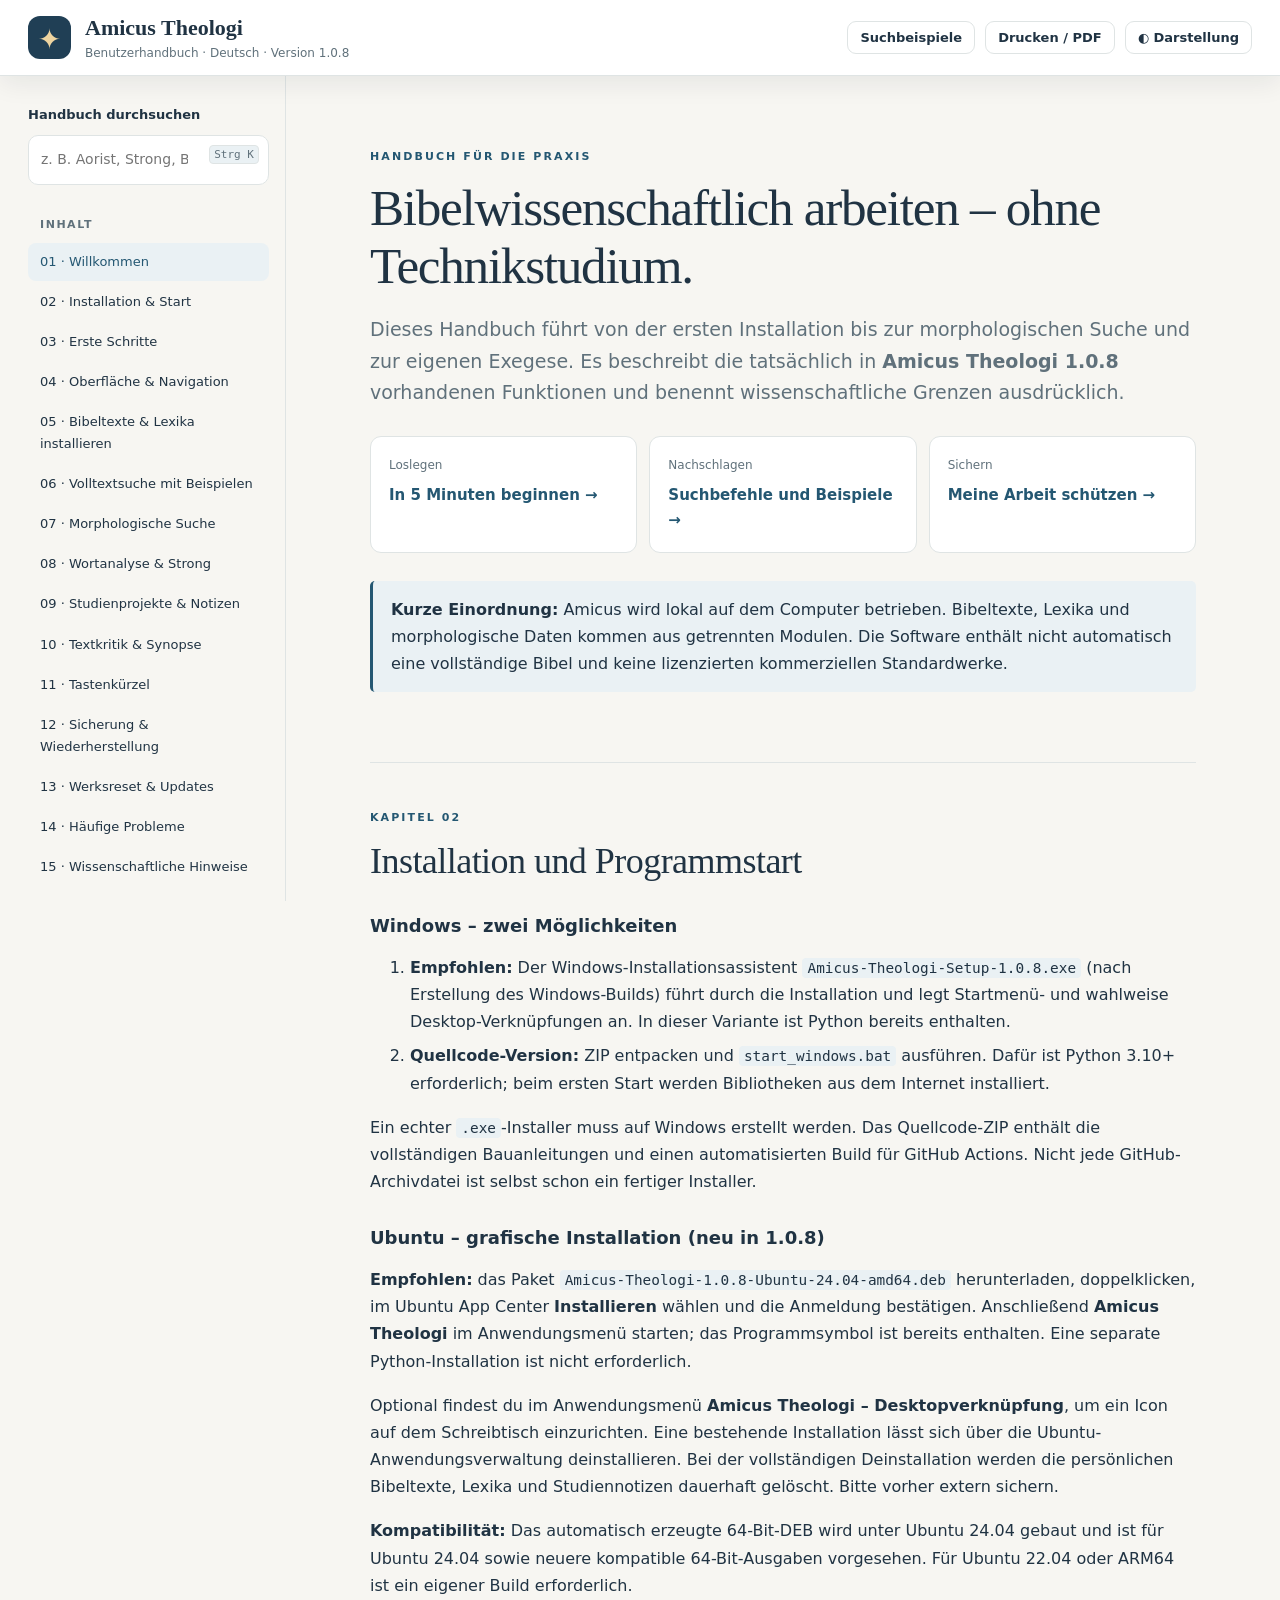
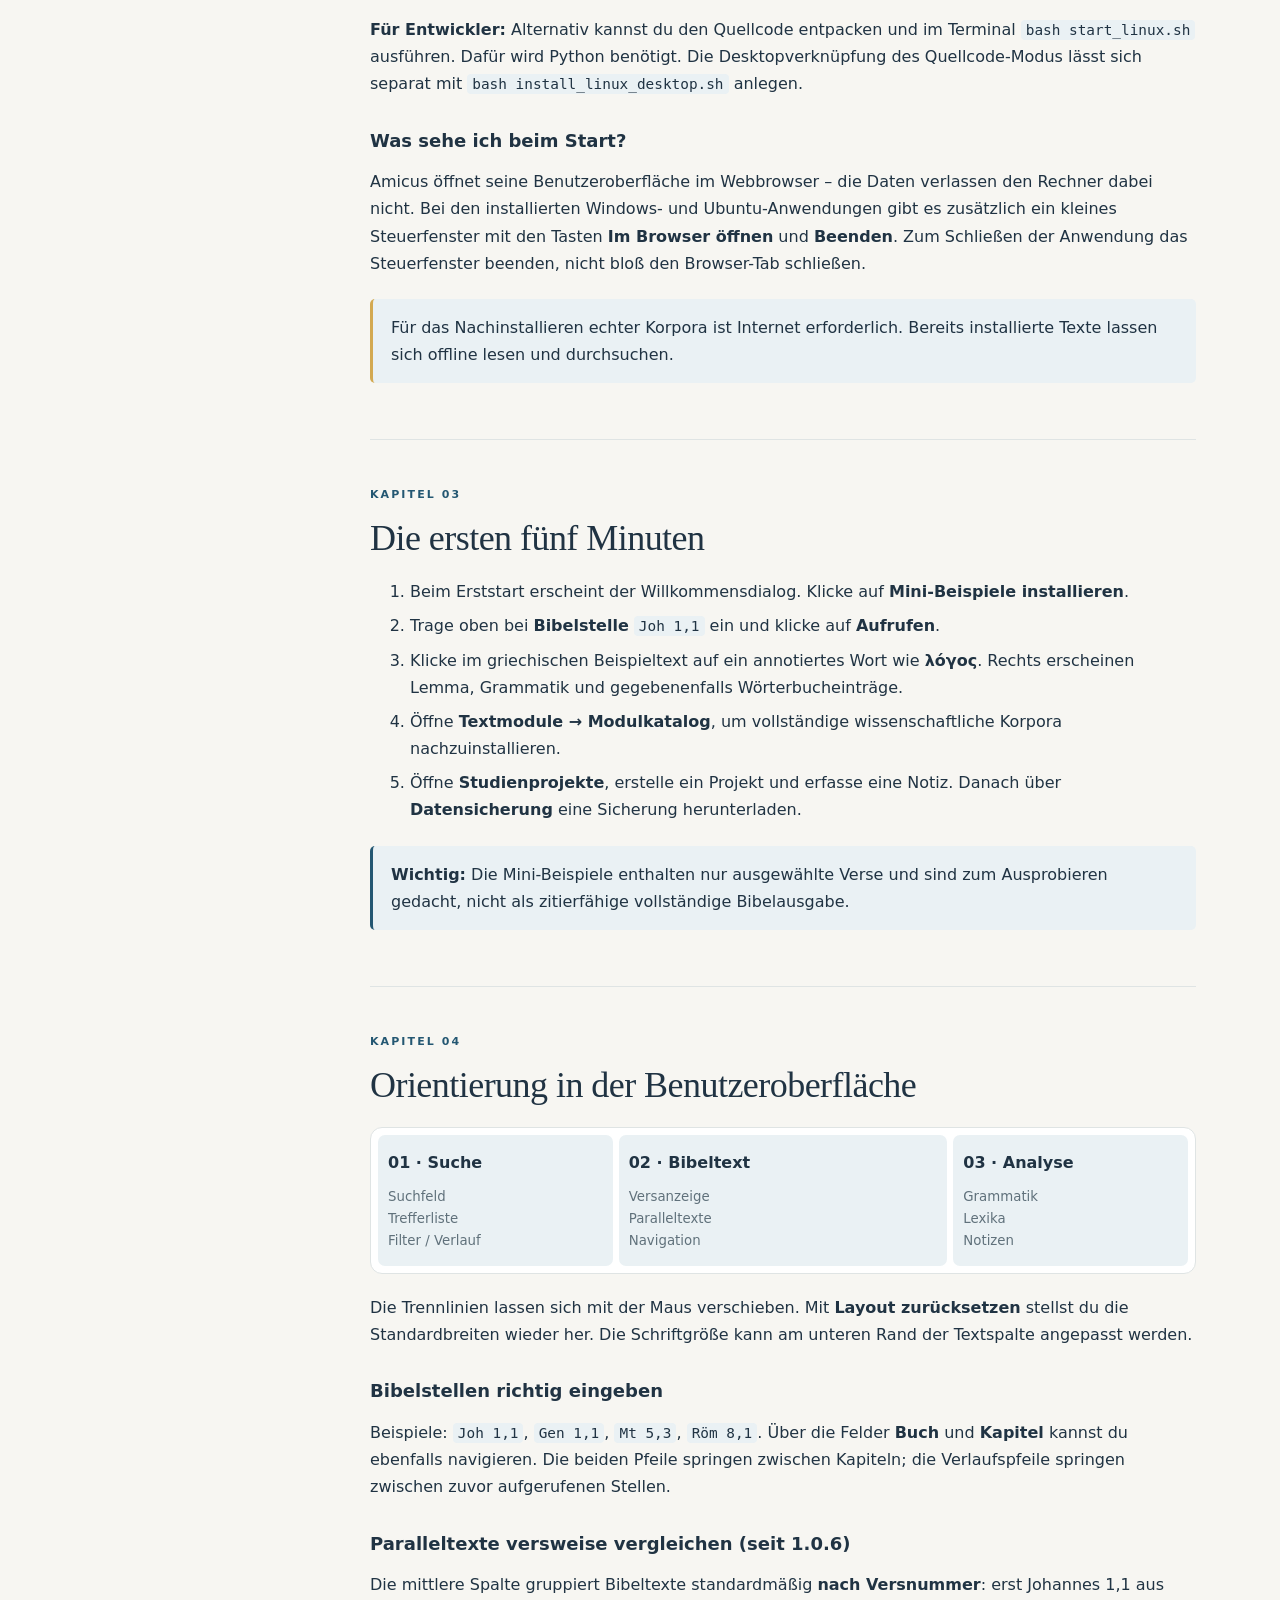
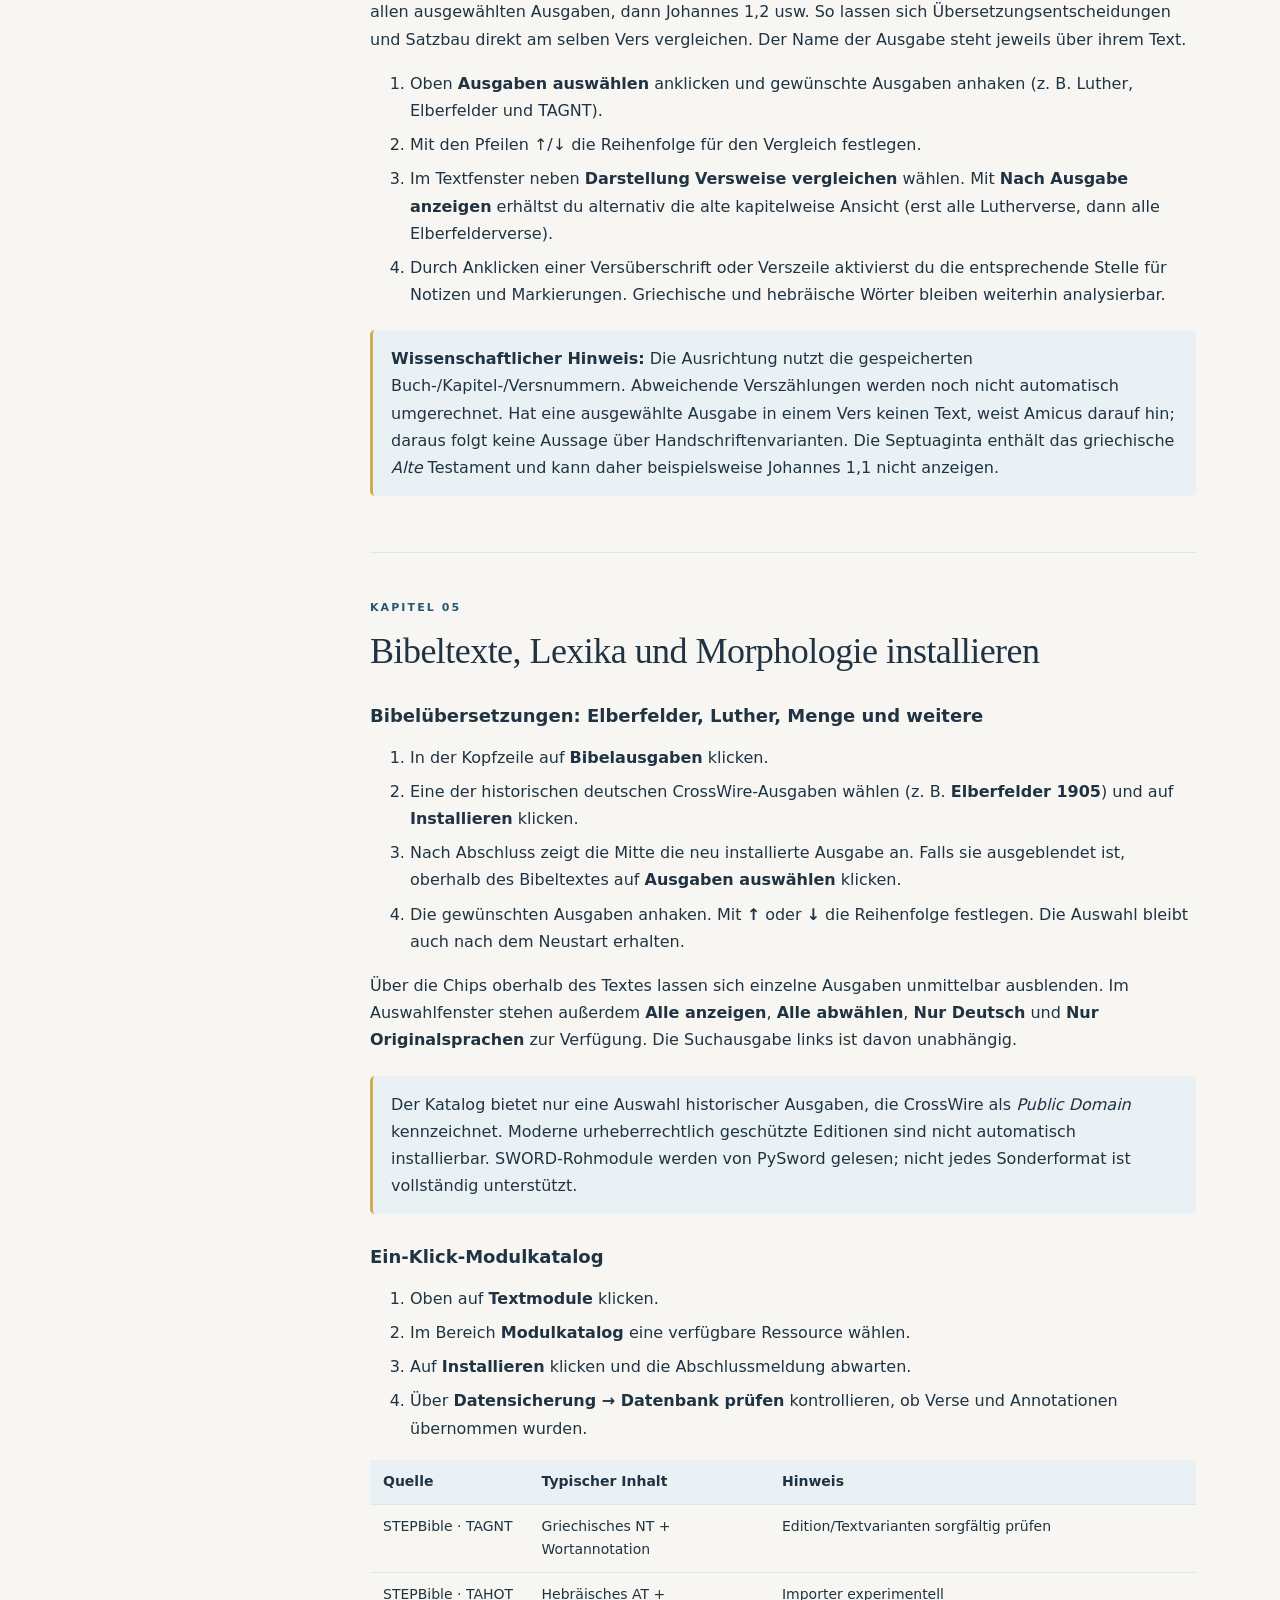
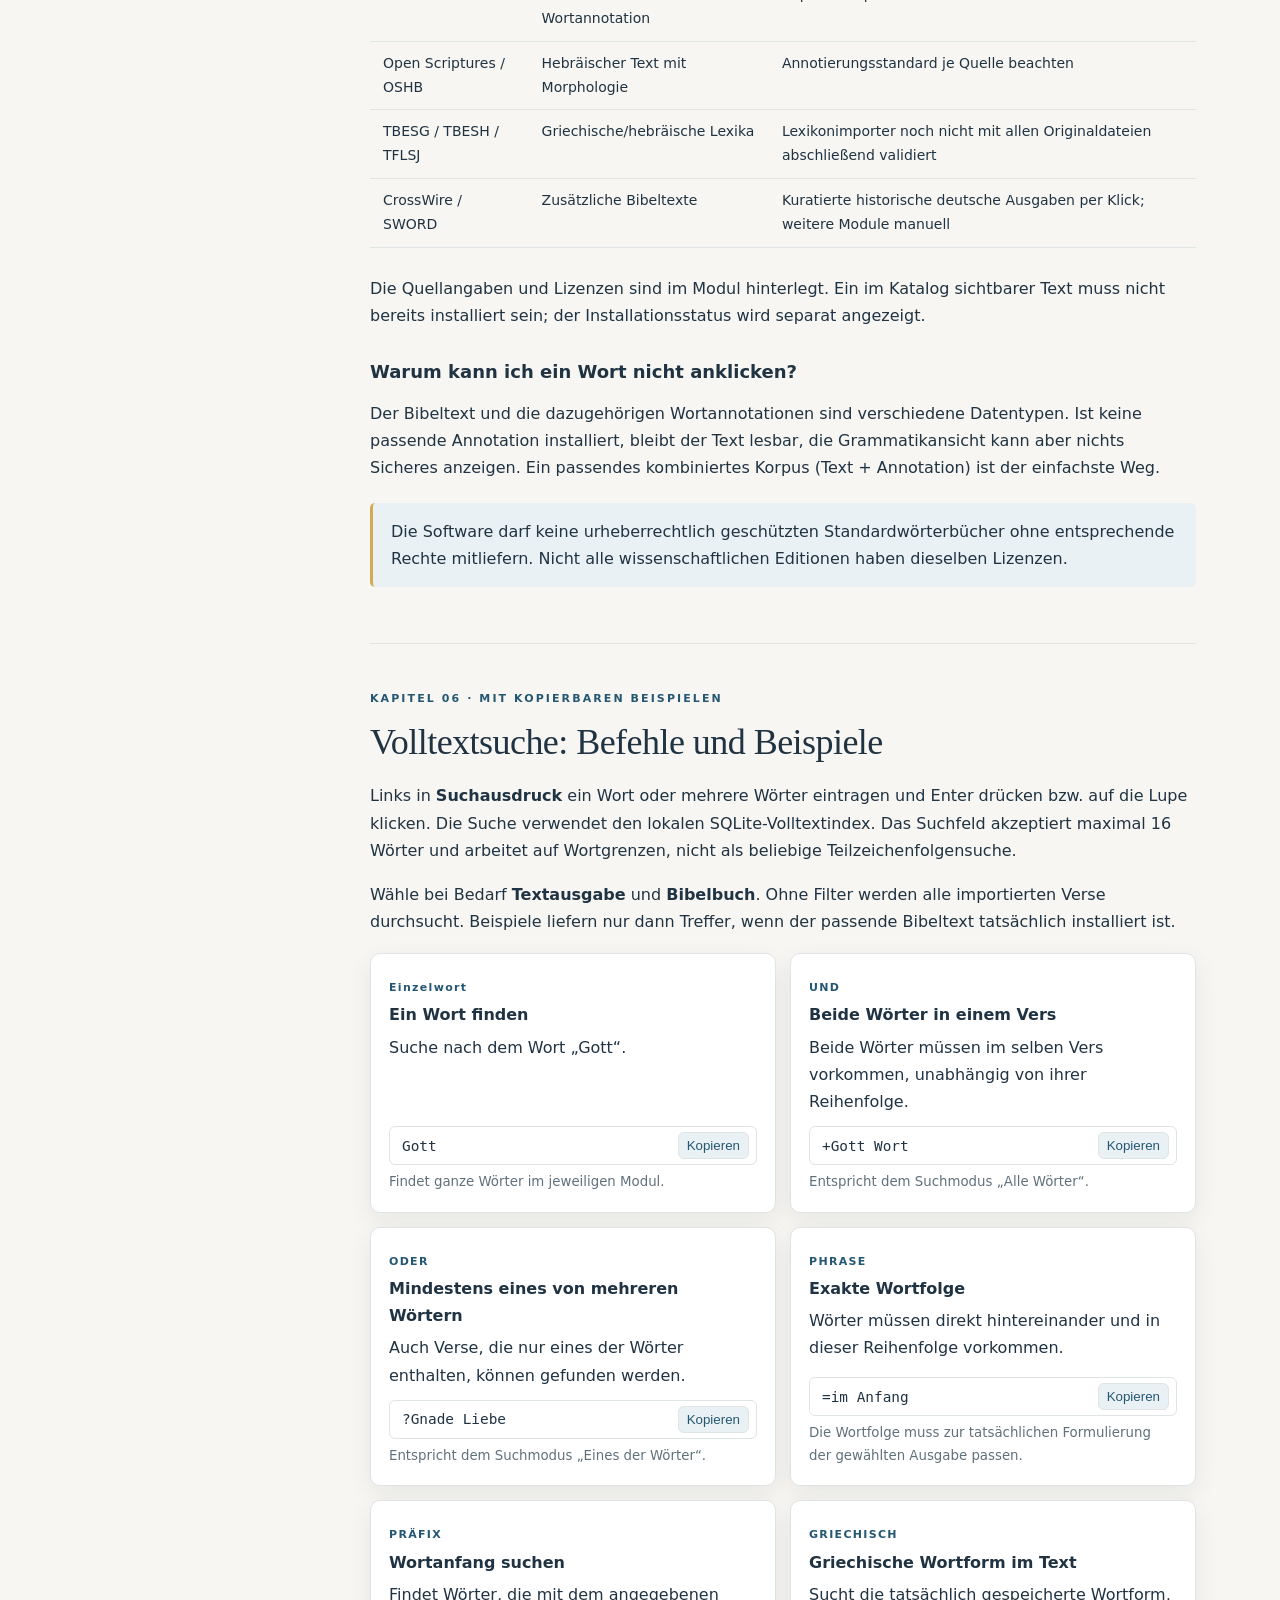
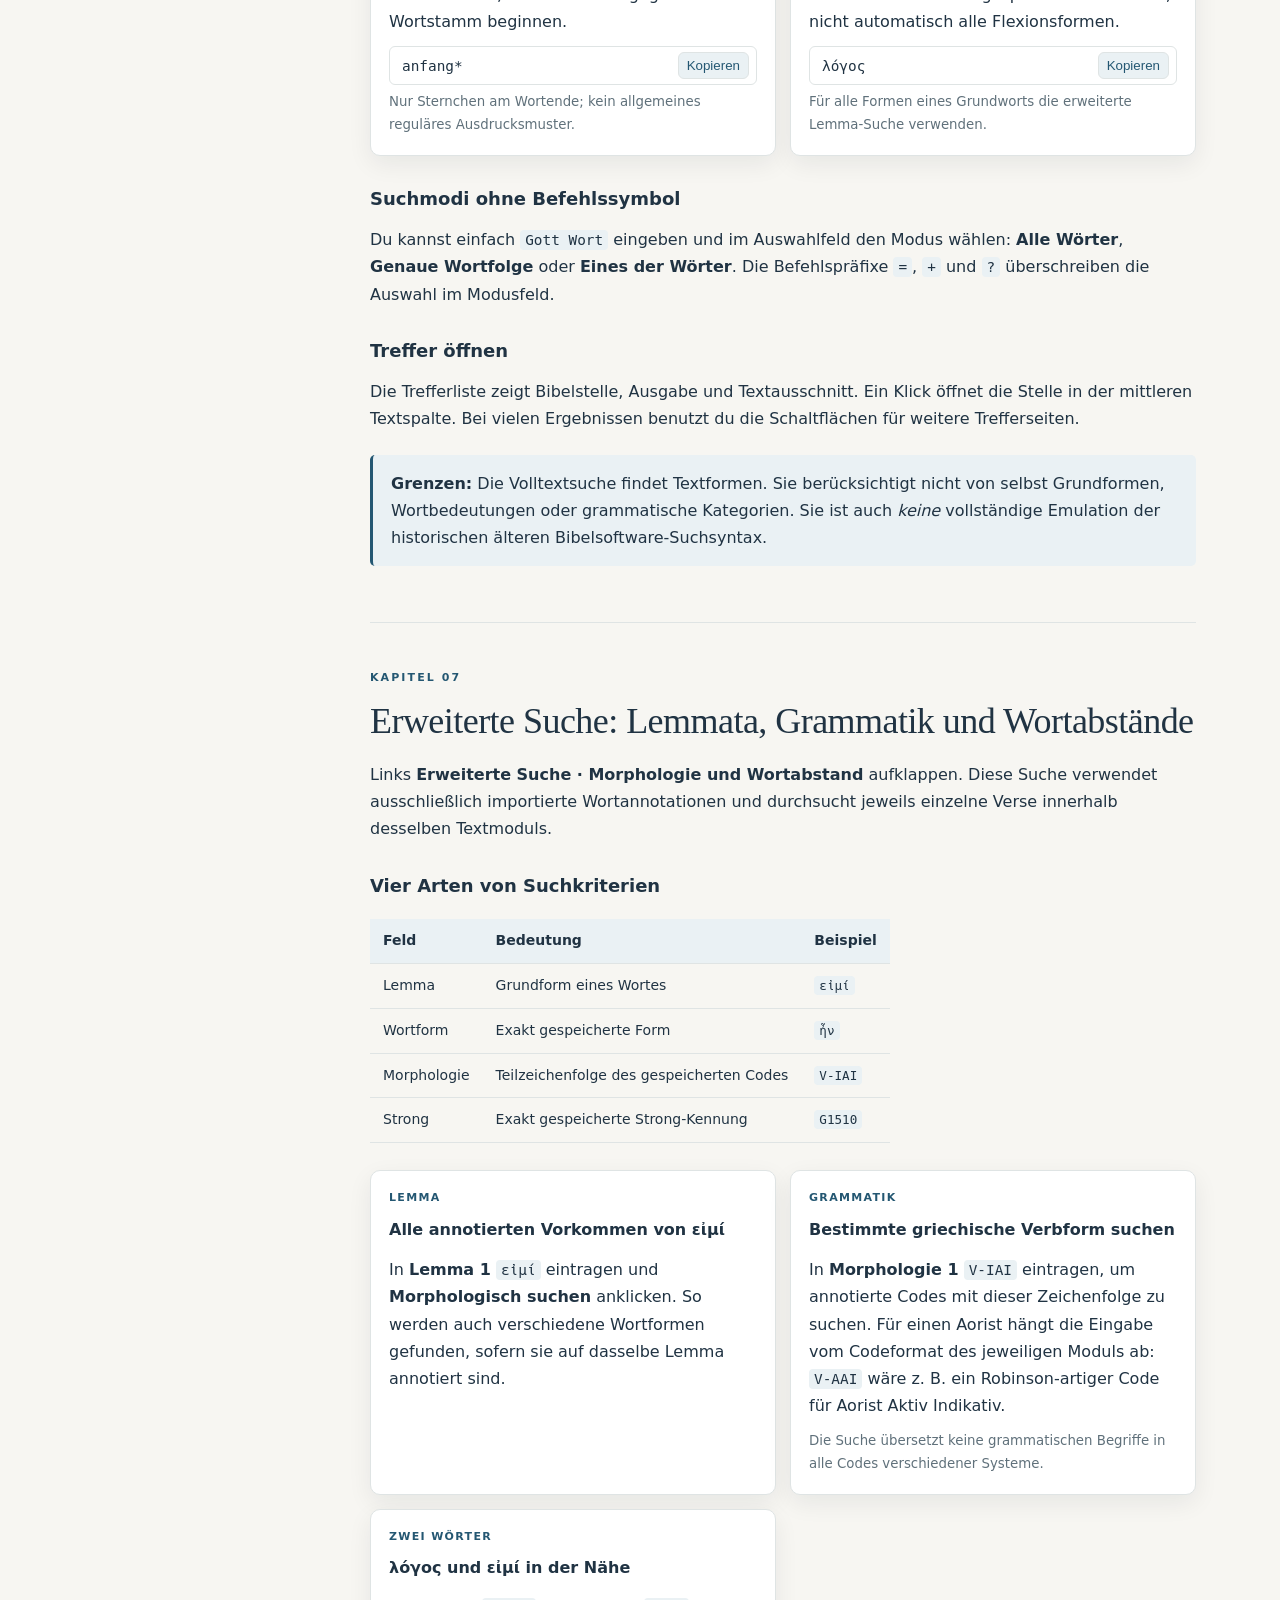
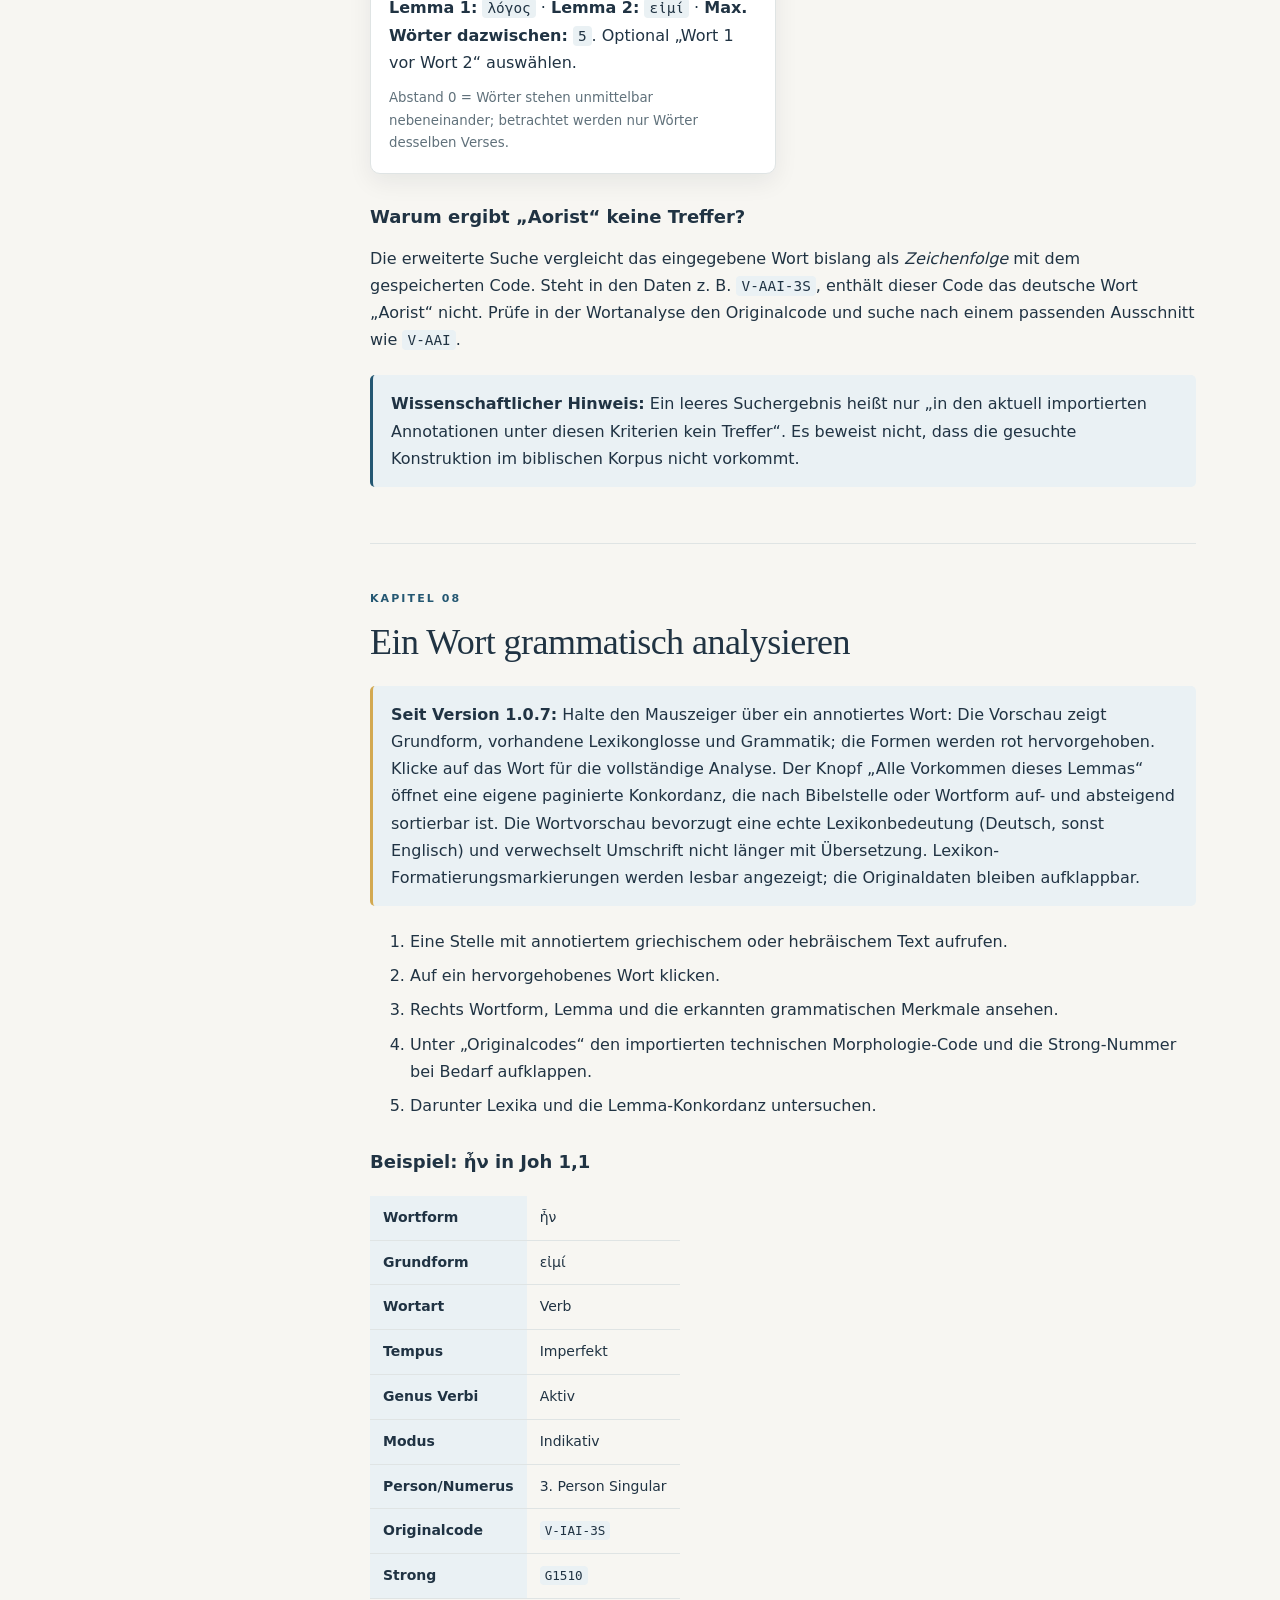
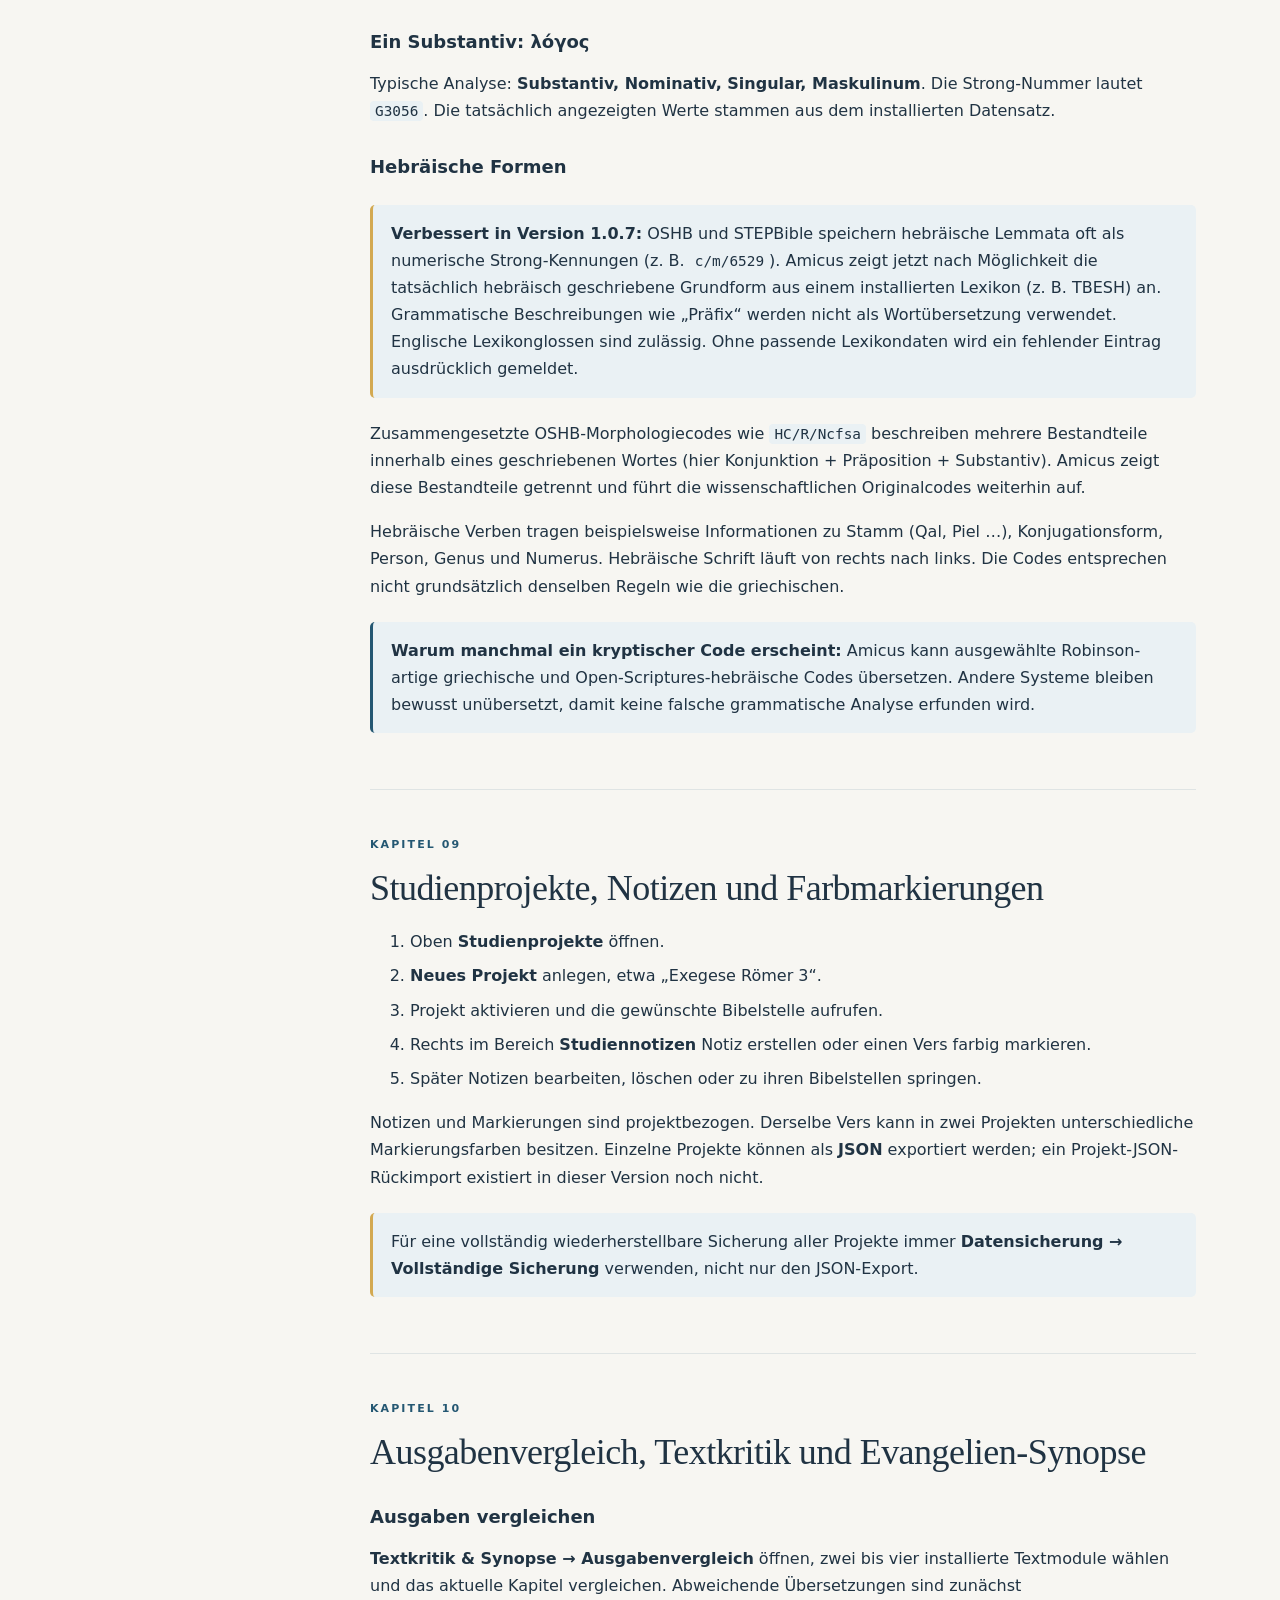
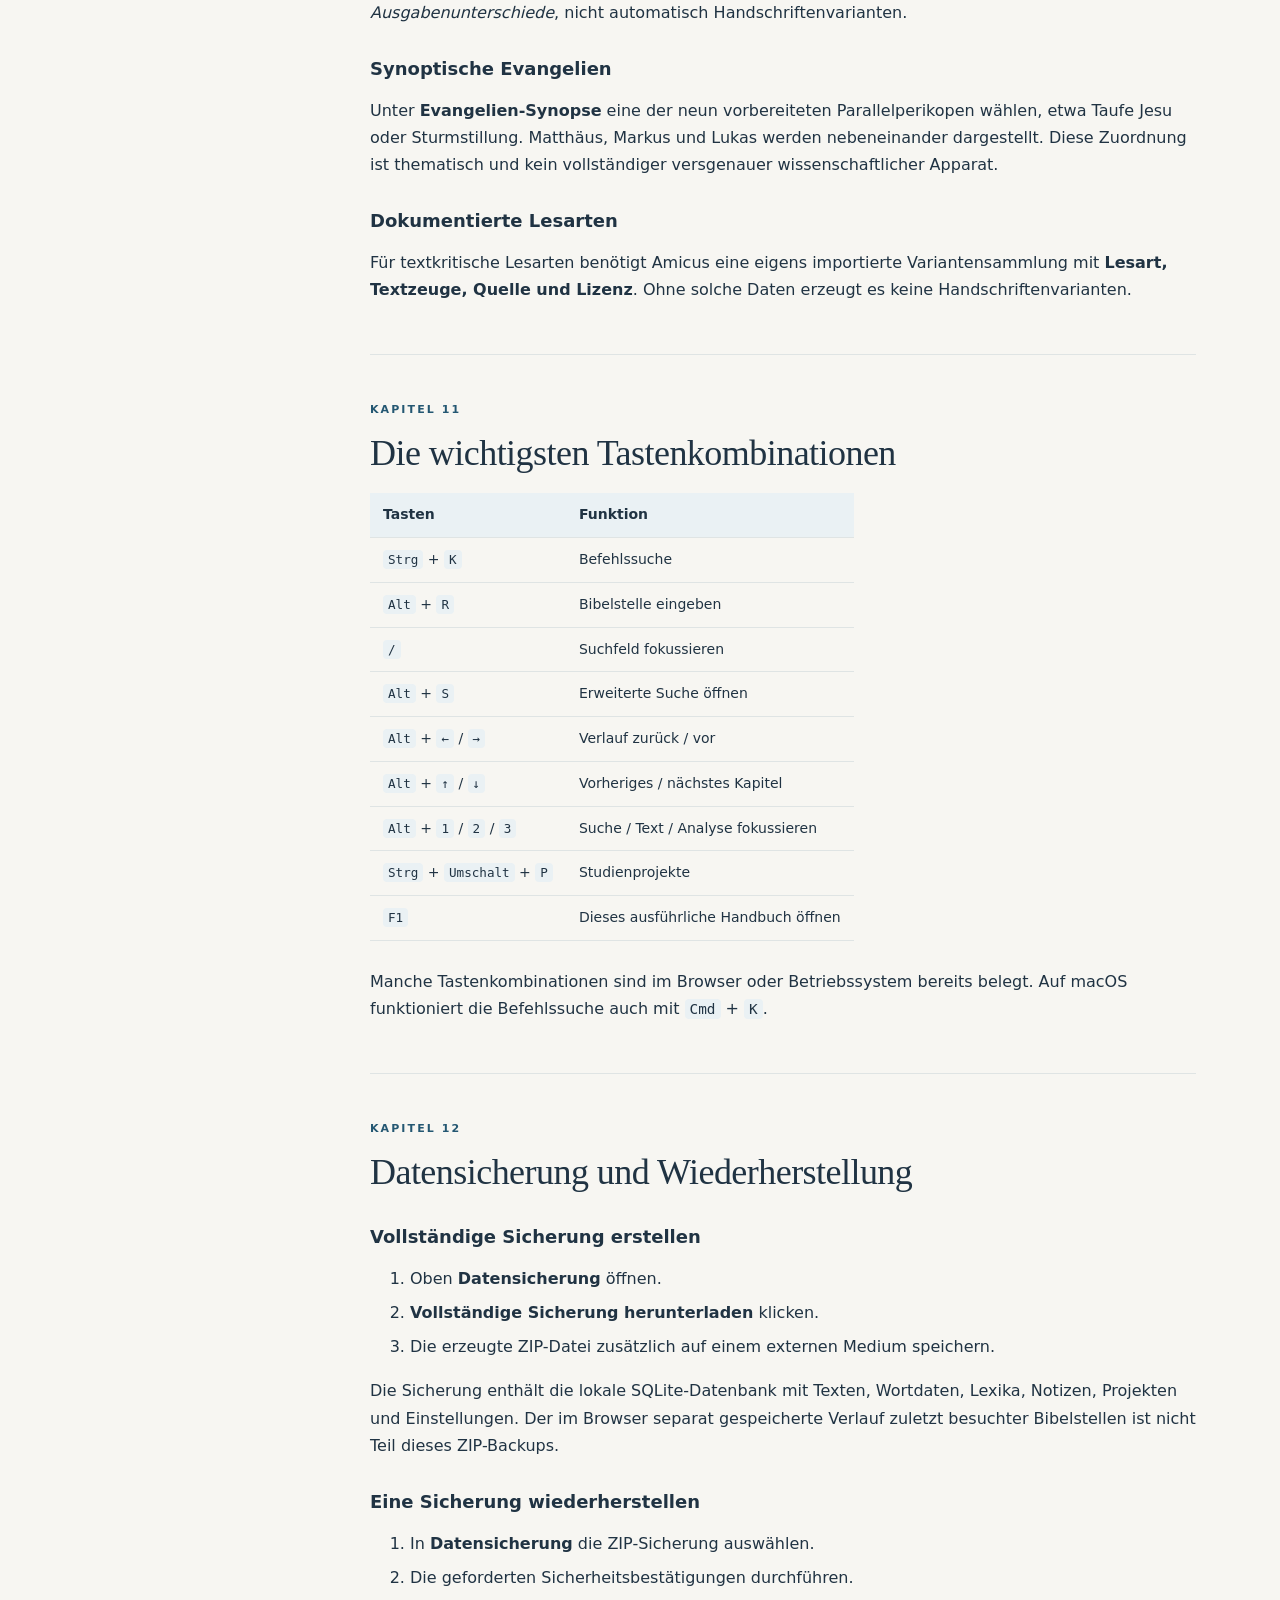
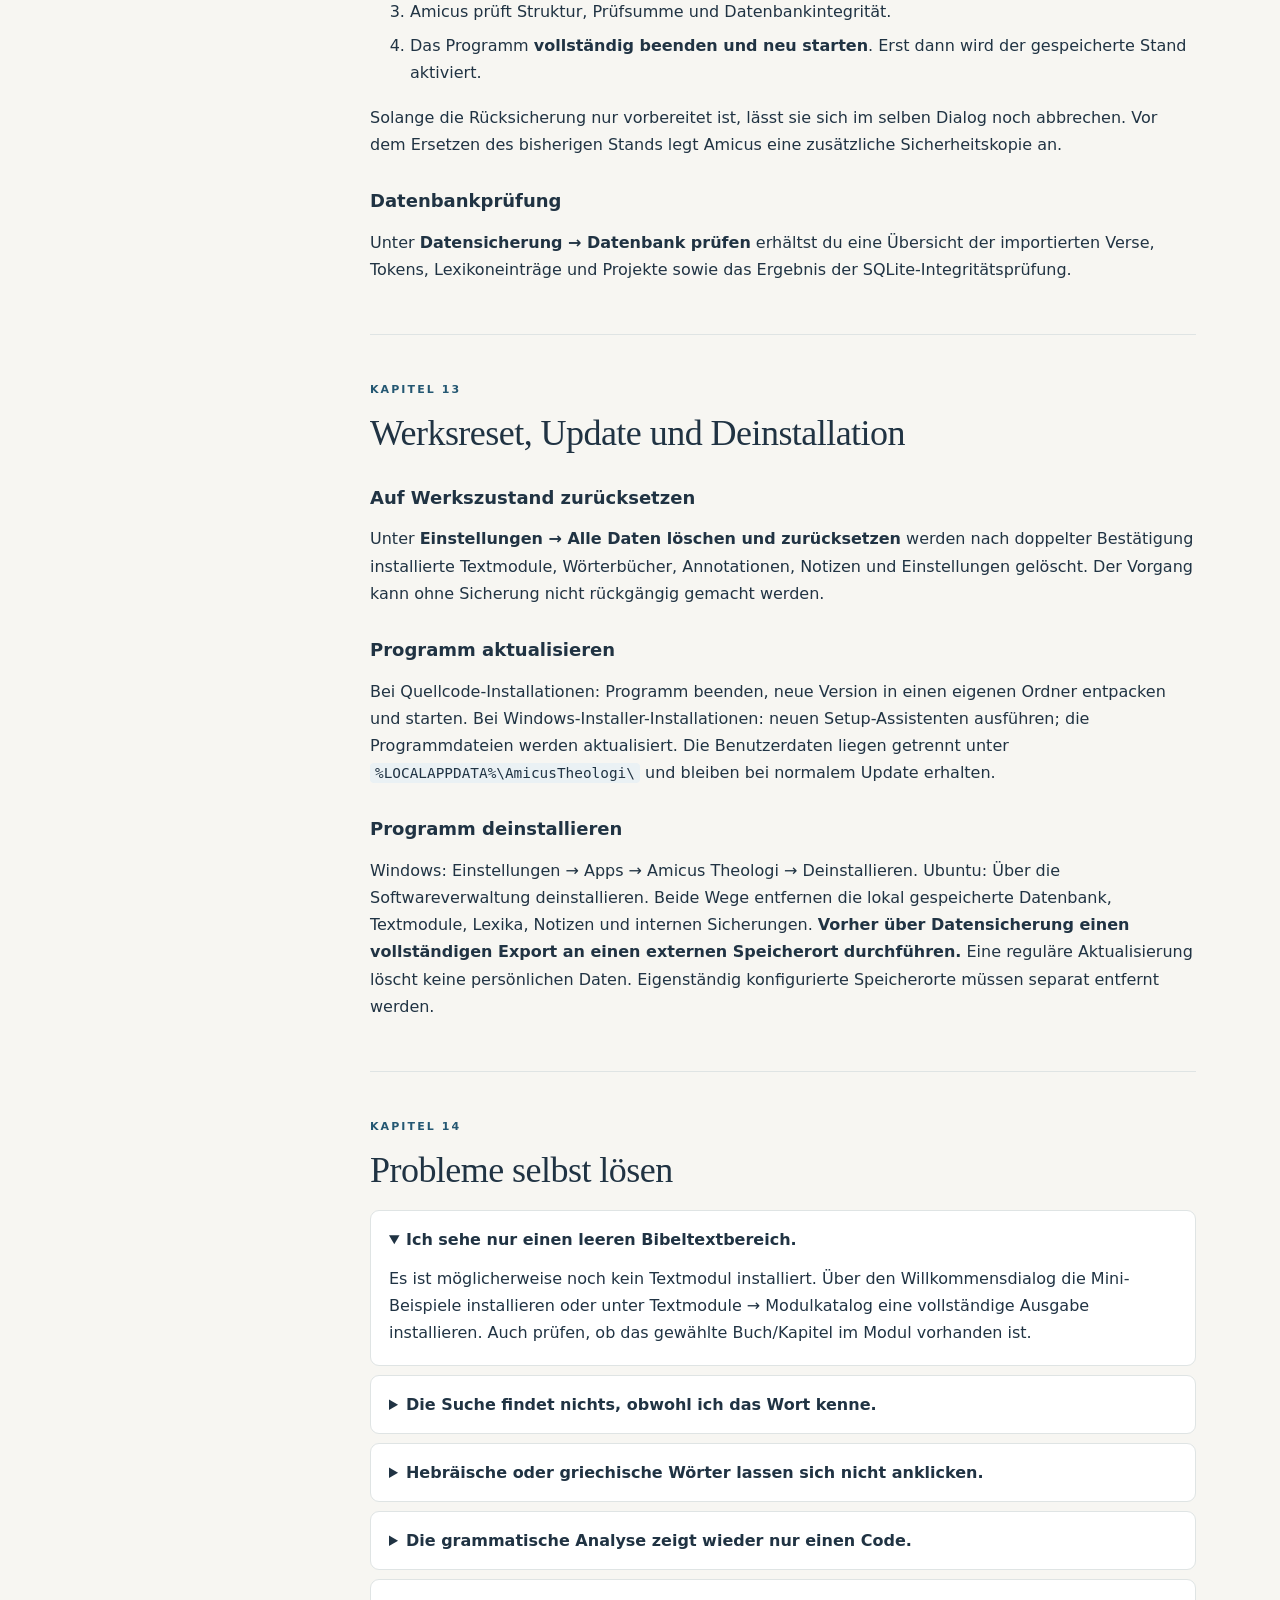
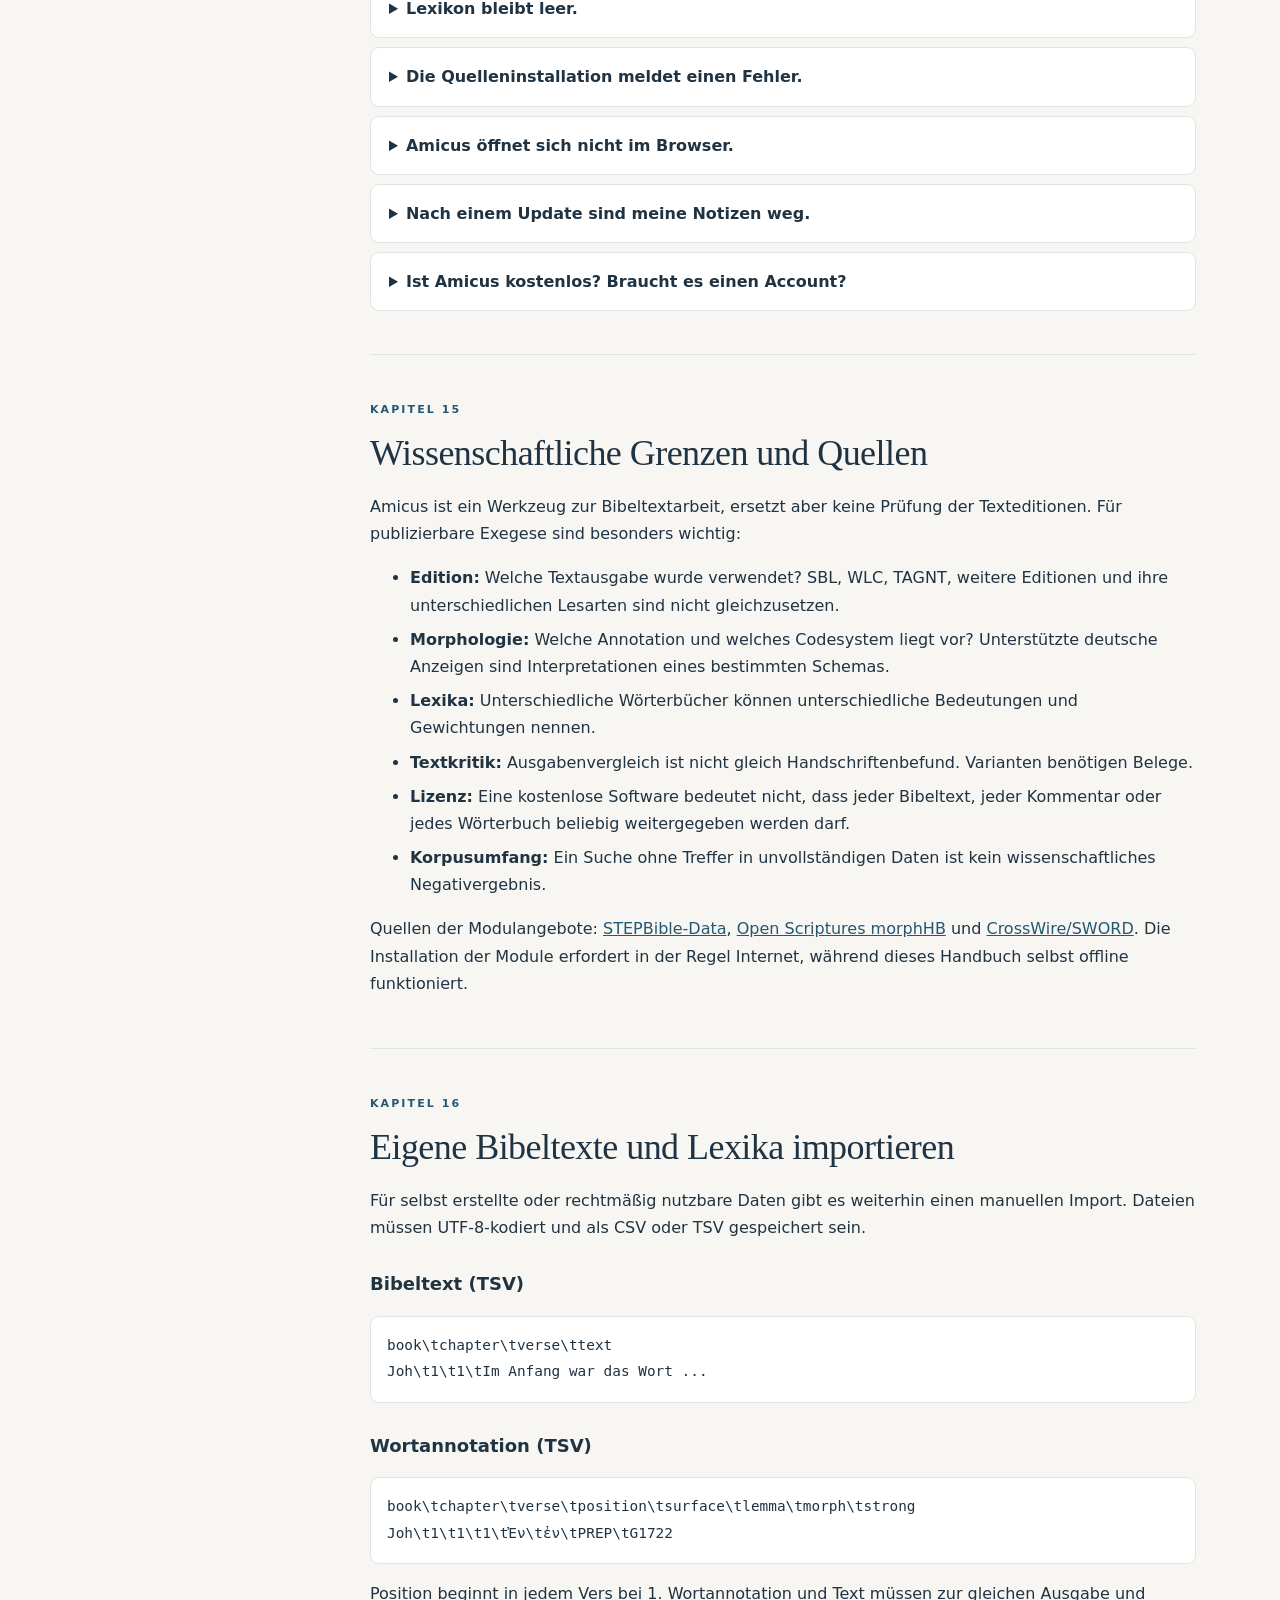
==== commit f211b718: "Update user manual for 1.0.9 full uninstall and renamed paths" ====
--- a/ANLEITUNG.html
+++ b/ANLEITUNG.html
@@ -19,7 +19,7 @@
 <section class="hero help-chapter" id="start"><p class="eyebrow">HANDBUCH FÜR DIE PRAXIS</p><h1>Bibelwissenschaftlich arbeiten – ohne Technikstudium.</h1><p class="lede">Dieses Handbuch führt von der ersten Installation bis zur morphologischen Suche und zur eigenen Exegese. Es beschreibt die tatsächlich in <strong>Amicus Theologi 1.0.8</strong> vorhandenen Funktionen und benennt wissenschaftliche Grenzen ausdrücklich.</p><div class="hero-grid"><a href="#erster-start"><span>Loslegen</span><strong>In 5 Minuten beginnen →</strong></a><a href="#suche-grundlagen"><span>Nachschlagen</span><strong>Suchbefehle und Beispiele →</strong></a><a href="#daten"><span>Sichern</span><strong>Meine Arbeit schützen →</strong></a></div><div class="notice"><strong>Kurze Einordnung:</strong> Amicus wird lokal auf dem Computer betrieben. Bibeltexte, Lexika und morphologische Daten kommen aus getrennten Modulen. Die Software enthält nicht automatisch eine vollständige Bibel und keine lizenzierten kommerziellen Standardwerke.</div></section>
 <section class="help-chapter" id="installation"><p class="eyebrow">KAPITEL 02</p><h2>Installation und Programmstart</h2><h3>Windows – zwei Möglichkeiten</h3><ol><li><strong>Empfohlen:</strong> Der Windows-Installationsassistent <code>Amicus-Theologi-Setup-1.0.8.exe</code> (nach Erstellung des Windows-Builds) führt durch die Installation und legt Startmenü- und wahlweise Desktop-Verknüpfungen an. In dieser Variante ist Python bereits enthalten.</li><li><strong>Quellcode-Version:</strong> ZIP entpacken und <code>start_windows.bat</code> ausführen. Dafür ist Python 3.10+ erforderlich; beim ersten Start werden Bibliotheken aus dem Internet installiert.</li></ol><p>Ein echter <code>.exe</code>-Installer muss auf Windows erstellt werden. Das Quellcode-ZIP enthält die vollständigen Bauanleitungen und einen automatisierten Build für GitHub Actions. Nicht jede GitHub-Archivdatei ist selbst schon ein fertiger Installer.</p><h3>Ubuntu – grafische Installation (neu in 1.0.8)</h3>
 <p><strong>Empfohlen:</strong> das Paket <code>Amicus-Theologi-1.0.8-Ubuntu-24.04-amd64.deb</code> herunterladen, doppelklicken, im Ubuntu App Center <strong>Installieren</strong> wählen und die Anmeldung bestätigen. Anschließend <strong>Amicus Theologi</strong> im Anwendungsmenü starten; das Programmsymbol ist bereits enthalten. Eine separate Python-Installation ist nicht erforderlich.</p>
-<p>Optional findest du im Anwendungsmenü <strong>Amicus Theologi – Desktopverknüpfung</strong>, um ein Icon auf dem Schreibtisch einzurichten. Eine bestehende Installation lässt sich über die Ubuntu-Anwendungsverwaltung deinstallieren. Die persönlichen Bibeltexte, Lexika und Studiennotizen im Benutzerordner bleiben dabei absichtlich erhalten.</p>
+<p>Optional findest du im Anwendungsmenü <strong>Amicus Theologi – Desktopverknüpfung</strong>, um ein Icon auf dem Schreibtisch einzurichten. Eine bestehende Installation lässt sich über die Ubuntu-Anwendungsverwaltung deinstallieren. Bei der vollständigen Deinstallation werden die persönlichen Bibeltexte, Lexika und Studiennotizen dauerhaft gelöscht. Bitte vorher extern sichern.</p>
 <p><strong>Kompatibilität:</strong> Das automatisch erzeugte 64-Bit-DEB wird unter Ubuntu 24.04 gebaut und ist für Ubuntu 24.04 sowie neuere kompatible 64-Bit-Ausgaben vorgesehen. Für Ubuntu 22.04 oder ARM64 ist ein eigener Build erforderlich.</p>
 <p><strong>Für Entwickler:</strong> Alternativ kannst du den Quellcode entpacken und im Terminal <code>bash start_linux.sh</code> ausführen. Dafür wird Python benötigt. Die Desktopverknüpfung des Quellcode-Modus lässt sich separat mit <code>bash install_linux_desktop.sh</code> anlegen.</p><h3>Was sehe ich beim Start?</h3><p>Amicus öffnet seine Benutzeroberfläche im Webbrowser – die Daten verlassen den Rechner dabei nicht. Bei den installierten Windows- und Ubuntu-Anwendungen gibt es zusätzlich ein kleines Steuerfenster mit den Tasten <b>Im Browser öffnen</b> und <b>Beenden</b>. Zum Schließen der Anwendung das Steuerfenster beenden, nicht bloß den Browser-Tab schließen.</p><div class="tip">Für das Nachinstallieren echter Korpora ist Internet erforderlich. Bereits installierte Texte lassen sich offline lesen und durchsuchen.</div></section>
 <section class="help-chapter" id="erster-start"><p class="eyebrow">KAPITEL 03</p><h2>Die ersten fünf Minuten</h2><ol><li>Beim Erststart erscheint der Willkommensdialog. Klicke auf <strong>Mini-Beispiele installieren</strong>.</li><li>Trage oben bei <strong>Bibelstelle</strong> <code>Joh 1,1</code> ein und klicke auf <strong>Aufrufen</strong>.</li><li>Klicke im griechischen Beispieltext auf ein annotiertes Wort wie <strong>λόγος</strong>. Rechts erscheinen Lemma, Grammatik und gegebenenfalls Wörterbucheinträge.</li><li>Öffne <strong>Textmodule → Modulkatalog</strong>, um vollständige wissenschaftliche Korpora nachzuinstallieren.</li><li>Öffne <strong>Studienprojekte</strong>, erstelle ein Projekt und erfasse eine Notiz. Danach über <strong>Datensicherung</strong> eine Sicherung herunterladen.</li></ol><div class="notice"><strong>Wichtig:</strong> Die Mini-Beispiele enthalten nur ausgewählte Verse und sind zum Ausprobieren gedacht, nicht als zitierfähige vollständige Bibelausgabe.</div></section>
@@ -32,7 +32,7 @@
 <article class="example"><div><span class="tag">PHRASE</span><h3>Exakte Wortfolge</h3><p>Wörter müssen direkt hintereinander und in dieser Reihenfolge vorkommen.</p></div><div class="example-command"><code>=im Anfang</code><button data-copy="=im Anfang">Kopieren</button></div><small>Die Wortfolge muss zur tatsächlichen Formulierung der gewählten Ausgabe passen.</small></article>
 <article class="example"><div><span class="tag">PRÄFIX</span><h3>Wortanfang suchen</h3><p>Findet Wörter, die mit dem angegebenen Wortstamm beginnen.</p></div><div class="example-command"><code>anfang*</code><button data-copy="anfang*">Kopieren</button></div><small>Nur Sternchen am Wortende; kein allgemeines reguläres Ausdrucksmuster.</small></article>
 <article class="example"><div><span class="tag">GRIECHISCH</span><h3>Griechische Wortform im Text</h3><p>Sucht die tatsächlich gespeicherte Wortform, nicht automatisch alle Flexionsformen.</p></div><div class="example-command"><code>λόγος</code><button data-copy="λόγος">Kopieren</button></div><small>Für alle Formen eines Grundworts die erweiterte Lemma-Suche verwenden.</small></article>
-</div><h3>Suchmodi ohne Befehlssymbol</h3><p>Du kannst einfach <code>Gott Wort</code> eingeben und im Auswahlfeld den Modus wählen: <b>Alle Wörter</b>, <b>Genaue Wortfolge</b> oder <b>Eines der Wörter</b>. Die Befehlspräfixe <code>=</code>, <code>+</code> und <code>?</code> überschreiben die Auswahl im Modusfeld.</p><h3>Treffer öffnen</h3><p>Die Trefferliste zeigt Bibelstelle, Ausgabe und Textausschnitt. Ein Klick öffnet die Stelle in der mittleren Textspalte. Bei vielen Ergebnissen benutzt du die Schaltflächen für weitere Trefferseiten.</p><div class="notice"><strong>Grenzen:</strong> Die Volltextsuche findet Textformen. Sie berücksichtigt nicht von selbst Grundformen, Wortbedeutungen oder grammatische Kategorien. Sie ist auch <em>keine</em> vollständige Emulation der historischen BibleWorks-Suchsyntax.</div></section>
+</div><h3>Suchmodi ohne Befehlssymbol</h3><p>Du kannst einfach <code>Gott Wort</code> eingeben und im Auswahlfeld den Modus wählen: <b>Alle Wörter</b>, <b>Genaue Wortfolge</b> oder <b>Eines der Wörter</b>. Die Befehlspräfixe <code>=</code>, <code>+</code> und <code>?</code> überschreiben die Auswahl im Modusfeld.</p><h3>Treffer öffnen</h3><p>Die Trefferliste zeigt Bibelstelle, Ausgabe und Textausschnitt. Ein Klick öffnet die Stelle in der mittleren Textspalte. Bei vielen Ergebnissen benutzt du die Schaltflächen für weitere Trefferseiten.</p><div class="notice"><strong>Grenzen:</strong> Die Volltextsuche findet Textformen. Sie berücksichtigt nicht von selbst Grundformen, Wortbedeutungen oder grammatische Kategorien. Sie ist auch <em>keine</em> vollständige Emulation der historischen älteren Bibelsoftware-Suchsyntax.</div></section>
 <section class="help-chapter" id="suche-erweitert"><p class="eyebrow">KAPITEL 07</p><h2>Erweiterte Suche: Lemmata, Grammatik und Wortabstände</h2><p>Links <strong>Erweiterte Suche · Morphologie und Wortabstand</strong> aufklappen. Diese Suche verwendet ausschließlich importierte Wortannotationen und durchsucht jeweils einzelne Verse innerhalb desselben Textmoduls.</p><h3>Vier Arten von Suchkriterien</h3><table><thead><tr><th>Feld</th><th>Bedeutung</th><th>Beispiel</th></tr></thead><tbody><tr><td>Lemma</td><td>Grundform eines Wortes</td><td><code>εἰμί</code></td></tr><tr><td>Wortform</td><td>Exakt gespeicherte Form</td><td><code>ἦν</code></td></tr><tr><td>Morphologie</td><td>Teilzeichenfolge des gespeicherten Codes</td><td><code>V-IAI</code></td></tr><tr><td>Strong</td><td>Exakt gespeicherte Strong-Kennung</td><td><code>G1510</code></td></tr></tbody></table>
 <div class="example-list"><article class="example"><span class="tag">LEMMA</span><h3>Alle annotierten Vorkommen von εἰμί</h3><p>In <strong>Lemma 1</strong> <code>εἰμί</code> eintragen und <strong>Morphologisch suchen</strong> anklicken. So werden auch verschiedene Wortformen gefunden, sofern sie auf dasselbe Lemma annotiert sind.</p></article><article class="example"><span class="tag">GRAMMATIK</span><h3>Bestimmte griechische Verbform suchen</h3><p>In <strong>Morphologie 1</strong> <code>V-IAI</code> eintragen, um annotierte Codes mit dieser Zeichenfolge zu suchen. Für einen Aorist hängt die Eingabe vom Codeformat des jeweiligen Moduls ab: <code>V-AAI</code> wäre z. B. ein Robinson-artiger Code für Aorist Aktiv Indikativ.</p><small>Die Suche übersetzt keine grammatischen Begriffe in alle Codes verschiedener Systeme.</small></article><article class="example"><span class="tag">ZWEI WÖRTER</span><h3>λόγος und εἰμί in der Nähe</h3><p><b>Lemma 1:</b> <code>λόγος</code> · <b>Lemma 2:</b> <code>εἰμί</code> · <b>Max. Wörter dazwischen:</b> <code>5</code>. Optional „Wort 1 vor Wort 2“ auswählen.</p><small>Abstand 0 = Wörter stehen unmittelbar nebeneinander; betrachtet werden nur Wörter desselben Verses.</small></article></div>
 <h3>Warum ergibt „Aorist“ keine Treffer?</h3><p>Die erweiterte Suche vergleicht das eingegebene Wort bislang als <em>Zeichenfolge</em> mit dem gespeicherten Code. Steht in den Daten z. B. <code>V-AAI-3S</code>, enthält dieser Code das deutsche Wort „Aorist“ nicht. Prüfe in der Wortanalyse den Originalcode und suche nach einem passenden Ausschnitt wie <code>V-AAI</code>.</p><div class="notice"><strong>Wissenschaftlicher Hinweis:</strong> Ein leeres Suchergebnis heißt nur „in den aktuell importierten Annotationen unter diesen Kriterien kein Treffer“. Es beweist nicht, dass die gesuchte Konstruktion im biblischen Korpus nicht vorkommt.</div></section>
@@ -41,8 +41,8 @@
 <section class="help-chapter" id="textkritik"><p class="eyebrow">KAPITEL 10</p><h2>Ausgabenvergleich, Textkritik und Evangelien-Synopse</h2><h3>Ausgaben vergleichen</h3><p><strong>Textkritik &amp; Synopse → Ausgabenvergleich</strong> öffnen, zwei bis vier installierte Textmodule wählen und das aktuelle Kapitel vergleichen. Abweichende Übersetzungen sind zunächst <em>Ausgabenunterschiede</em>, nicht automatisch Handschriftenvarianten.</p><h3>Synoptische Evangelien</h3><p>Unter <strong>Evangelien-Synopse</strong> eine der neun vorbereiteten Parallelperikopen wählen, etwa Taufe Jesu oder Sturmstillung. Matthäus, Markus und Lukas werden nebeneinander dargestellt. Diese Zuordnung ist thematisch und kein vollständiger versgenauer wissenschaftlicher Apparat.</p><h3>Dokumentierte Lesarten</h3><p>Für textkritische Lesarten benötigt Amicus eine eigens importierte Variantensammlung mit <strong>Lesart, Textzeuge, Quelle und Lizenz</strong>. Ohne solche Daten erzeugt es keine Handschriftenvarianten.</p></section>
 <section class="help-chapter" id="tastatur"><p class="eyebrow">KAPITEL 11</p><h2>Die wichtigsten Tastenkombinationen</h2><table><thead><tr><th>Tasten</th><th>Funktion</th></tr></thead><tbody><tr><td><kbd>Strg</kbd> + <kbd>K</kbd></td><td>Befehlssuche</td></tr><tr><td><kbd>Alt</kbd> + <kbd>R</kbd></td><td>Bibelstelle eingeben</td></tr><tr><td><kbd>/</kbd></td><td>Suchfeld fokussieren</td></tr><tr><td><kbd>Alt</kbd> + <kbd>S</kbd></td><td>Erweiterte Suche öffnen</td></tr><tr><td><kbd>Alt</kbd> + <kbd>←</kbd> / <kbd>→</kbd></td><td>Verlauf zurück / vor</td></tr><tr><td><kbd>Alt</kbd> + <kbd>↑</kbd> / <kbd>↓</kbd></td><td>Vorheriges / nächstes Kapitel</td></tr><tr><td><kbd>Alt</kbd> + <kbd>1</kbd> / <kbd>2</kbd> / <kbd>3</kbd></td><td>Suche / Text / Analyse fokussieren</td></tr><tr><td><kbd>Strg</kbd> + <kbd>Umschalt</kbd> + <kbd>P</kbd></td><td>Studienprojekte</td></tr><tr><td><kbd>F1</kbd></td><td>Dieses ausführliche Handbuch öffnen</td></tr></tbody></table><p>Manche Tastenkombinationen sind im Browser oder Betriebssystem bereits belegt. Auf macOS funktioniert die Befehlssuche auch mit <kbd>Cmd</kbd> + <kbd>K</kbd>.</p></section>
 <section class="help-chapter" id="daten"><p class="eyebrow">KAPITEL 12</p><h2>Datensicherung und Wiederherstellung</h2><h3>Vollständige Sicherung erstellen</h3><ol><li>Oben <strong>Datensicherung</strong> öffnen.</li><li><strong>Vollständige Sicherung herunterladen</strong> klicken.</li><li>Die erzeugte ZIP-Datei zusätzlich auf einem externen Medium speichern.</li></ol><p>Die Sicherung enthält die lokale SQLite-Datenbank mit Texten, Wortdaten, Lexika, Notizen, Projekten und Einstellungen. Der im Browser separat gespeicherte Verlauf zuletzt besuchter Bibelstellen ist nicht Teil dieses ZIP-Backups.</p><h3>Eine Sicherung wiederherstellen</h3><ol><li>In <strong>Datensicherung</strong> die ZIP-Sicherung auswählen.</li><li>Die geforderten Sicherheitsbestätigungen durchführen.</li><li>Amicus prüft Struktur, Prüfsumme und Datenbankintegrität.</li><li>Das Programm <strong>vollständig beenden und neu starten</strong>. Erst dann wird der gespeicherte Stand aktiviert.</li></ol><p>Solange die Rücksicherung nur vorbereitet ist, lässt sie sich im selben Dialog noch abbrechen. Vor dem Ersetzen des bisherigen Stands legt Amicus eine zusätzliche Sicherheitskopie an.</p><h3>Datenbankprüfung</h3><p>Unter <strong>Datensicherung → Datenbank prüfen</strong> erhältst du eine Übersicht der importierten Verse, Tokens, Lexikoneinträge und Projekte sowie das Ergebnis der SQLite-Integritätsprüfung.</p></section>
-<section class="help-chapter" id="reset"><p class="eyebrow">KAPITEL 13</p><h2>Werksreset, Update und Deinstallation</h2><h3>Auf Werkszustand zurücksetzen</h3><p>Unter <strong>Einstellungen → Alle Daten löschen und zurücksetzen</strong> werden nach doppelter Bestätigung installierte Textmodule, Wörterbücher, Annotationen, Notizen und Einstellungen gelöscht. Der Vorgang kann ohne Sicherung nicht rückgängig gemacht werden.</p><h3>Programm aktualisieren</h3><p>Bei Quellcode-Installationen: Programm beenden, neue Version in einen eigenen Ordner entpacken und starten. Bei Windows-Installer-Installationen: neuen Setup-Assistenten ausführen; die Programmdateien werden aktualisiert. Die Benutzerdaten liegen getrennt unter <code>%LOCALAPPDATA%\Biblewoerks\</code> und bleiben bei normalem Update erhalten.</p><h3>Programm deinstallieren</h3><p>Windows: <strong>Einstellungen → Apps → Installierte Apps → Amicus Theologi → Deinstallieren</strong> oder den Startmenüeintrag verwenden. Damit verschwinden Programmdateien und Verknüpfungen, während persönliche Daten standardmäßig erhalten bleiben. Für eine vollständige Löschung der Nutzerdaten vorher bewusst den Werksreset ausführen bzw. den lokalen Datenordner nach Sicherung manuell entfernen.</p></section>
-<section class="help-chapter" id="probleme"><p class="eyebrow">KAPITEL 14</p><h2>Probleme selbst lösen</h2><div class="faq"><details open><summary>Ich sehe nur einen leeren Bibeltextbereich.</summary><p>Es ist möglicherweise noch kein Textmodul installiert. Über den Willkommensdialog die Mini-Beispiele installieren oder unter Textmodule → Modulkatalog eine vollständige Ausgabe installieren. Auch prüfen, ob das gewählte Buch/Kapitel im Modul vorhanden ist.</p></details><details><summary>Die Suche findet nichts, obwohl ich das Wort kenne.</summary><p>Prüfe Schreibweise, installierte Textausgabe, Bibelbuchfilter und das tatsächliche Vorkommen im importierten Korpus. Wörter können sich zwischen Übersetzungen unterscheiden. Lemma-Suche findet nur annotierte Wortdaten.</p></details><details><summary>Hebräische oder griechische Wörter lassen sich nicht anklicken.</summary><p>Für die betreffende Stelle fehlen wahrscheinlich Annotationen oder das Modul enthält nur den Text. Installiere ein passendes Korpus mit Wortannotation. Nicht jede Ausgabe enthält solche Angaben.</p></details><details><summary>Die grammatische Analyse zeigt wieder nur einen Code.</summary><p>Der Code gehört vermutlich zu einem bisher nicht vollständig unterstützten Schema. Unter Originalcodes bleibt er sichtbar; das Programm erzeugt keine ungesicherte Übersetzung.</p></details><details><summary>Lexikon bleibt leer.</summary><p>Ein Lexikonmodul muss installiert sein. Zusätzlich müssen die Lemma- oder Strong-Kennungen mit dem ausgewählten Wort übereinstimmen. Der Text allein erzeugt keine Wörterbuchdefinition.</p></details><details><summary>Die Quelleninstallation meldet einen Fehler.</summary><p>Internetverbindung, Speicherplatz und den angezeigten Fehlertext prüfen. Wissenschaftliche Anbieter können Archivstruktur oder Format ändern. Bereits installierte Module sollten erhalten bleiben; bei wiederholten Fehlern die genaue Meldung an die Projektentwickler übermitteln.</p></details><details><summary>Amicus öffnet sich nicht im Browser.</summary><p>Beim Windows-Paket den Launcher im Startmenü erneut starten und „Im Browser öffnen“ klicken. Falls der Browser nicht startet, die Anwendung im Steuerfenster beenden und neu öffnen. Bei Quellcode-Start die Konsolenmeldung beachten. Firewalls, Portbelegung und fehlende Python-Abhängigkeiten sind mögliche Ursachen.</p></details><details><summary>Nach einem Update sind meine Notizen weg.</summary><p>Nicht sofort neu importieren oder zurücksetzen. Zunächst Datensicherung → Datenbank prüfen öffnen und prüfen, ob wirklich der frühere Datenordner verwendet wird. Alte Installationen speichern unter „Biblewoerks“. Bei Verlust eine zuvor erstellte vollständige ZIP-Sicherung verwenden.</p></details><details><summary>Ist Amicus kostenlos? Braucht es einen Account?</summary><p>Die Software läuft lokal ohne Benutzerkonto. Einzelne wissenschaftliche Textmodule besitzen eigene Lizenzen; nicht alle Datenanbieter erlauben jede Form der Weiterverbreitung.</p></details></div></section>
+<section class="help-chapter" id="reset"><p class="eyebrow">KAPITEL 13</p><h2>Werksreset, Update und Deinstallation</h2><h3>Auf Werkszustand zurücksetzen</h3><p>Unter <strong>Einstellungen → Alle Daten löschen und zurücksetzen</strong> werden nach doppelter Bestätigung installierte Textmodule, Wörterbücher, Annotationen, Notizen und Einstellungen gelöscht. Der Vorgang kann ohne Sicherung nicht rückgängig gemacht werden.</p><h3>Programm aktualisieren</h3><p>Bei Quellcode-Installationen: Programm beenden, neue Version in einen eigenen Ordner entpacken und starten. Bei Windows-Installer-Installationen: neuen Setup-Assistenten ausführen; die Programmdateien werden aktualisiert. Die Benutzerdaten liegen getrennt unter <code>%LOCALAPPDATA%\AmicusTheologi\</code> und bleiben bei normalem Update erhalten.</p><h3>Programm deinstallieren</h3><p>Windows: Einstellungen → Apps → Amicus Theologi → Deinstallieren. Ubuntu: Über die Softwareverwaltung deinstallieren. Beide Wege entfernen die lokal gespeicherte Datenbank, Textmodule, Lexika, Notizen und internen Sicherungen. <strong>Vorher über Datensicherung einen vollständigen Export an einen externen Speicherort durchführen.</strong> Eine reguläre Aktualisierung löscht keine persönlichen Daten. Eigenständig konfigurierte Speicherorte müssen separat entfernt werden.</p></section>
+<section class="help-chapter" id="probleme"><p class="eyebrow">KAPITEL 14</p><h2>Probleme selbst lösen</h2><div class="faq"><details open><summary>Ich sehe nur einen leeren Bibeltextbereich.</summary><p>Es ist möglicherweise noch kein Textmodul installiert. Über den Willkommensdialog die Mini-Beispiele installieren oder unter Textmodule → Modulkatalog eine vollständige Ausgabe installieren. Auch prüfen, ob das gewählte Buch/Kapitel im Modul vorhanden ist.</p></details><details><summary>Die Suche findet nichts, obwohl ich das Wort kenne.</summary><p>Prüfe Schreibweise, installierte Textausgabe, Bibelbuchfilter und das tatsächliche Vorkommen im importierten Korpus. Wörter können sich zwischen Übersetzungen unterscheiden. Lemma-Suche findet nur annotierte Wortdaten.</p></details><details><summary>Hebräische oder griechische Wörter lassen sich nicht anklicken.</summary><p>Für die betreffende Stelle fehlen wahrscheinlich Annotationen oder das Modul enthält nur den Text. Installiere ein passendes Korpus mit Wortannotation. Nicht jede Ausgabe enthält solche Angaben.</p></details><details><summary>Die grammatische Analyse zeigt wieder nur einen Code.</summary><p>Der Code gehört vermutlich zu einem bisher nicht vollständig unterstützten Schema. Unter Originalcodes bleibt er sichtbar; das Programm erzeugt keine ungesicherte Übersetzung.</p></details><details><summary>Lexikon bleibt leer.</summary><p>Ein Lexikonmodul muss installiert sein. Zusätzlich müssen die Lemma- oder Strong-Kennungen mit dem ausgewählten Wort übereinstimmen. Der Text allein erzeugt keine Wörterbuchdefinition.</p></details><details><summary>Die Quelleninstallation meldet einen Fehler.</summary><p>Internetverbindung, Speicherplatz und den angezeigten Fehlertext prüfen. Wissenschaftliche Anbieter können Archivstruktur oder Format ändern. Bereits installierte Module sollten erhalten bleiben; bei wiederholten Fehlern die genaue Meldung an die Projektentwickler übermitteln.</p></details><details><summary>Amicus öffnet sich nicht im Browser.</summary><p>Beim Windows-Paket den Launcher im Startmenü erneut starten und „Im Browser öffnen“ klicken. Falls der Browser nicht startet, die Anwendung im Steuerfenster beenden und neu öffnen. Bei Quellcode-Start die Konsolenmeldung beachten. Firewalls, Portbelegung und fehlende Python-Abhängigkeiten sind mögliche Ursachen.</p></details><details><summary>Nach einem Update sind meine Notizen weg.</summary><p>Nicht sofort neu importieren oder zurücksetzen. Zunächst Datensicherung → Datenbank prüfen öffnen und prüfen, ob wirklich der frühere Datenordner verwendet wird. Alte Installationen speichern unter „AmicusTheologi“. Bei Verlust eine zuvor erstellte vollständige ZIP-Sicherung verwenden.</p></details><details><summary>Ist Amicus kostenlos? Braucht es einen Account?</summary><p>Die Software läuft lokal ohne Benutzerkonto. Einzelne wissenschaftliche Textmodule besitzen eigene Lizenzen; nicht alle Datenanbieter erlauben jede Form der Weiterverbreitung.</p></details></div></section>
 <section class="help-chapter" id="wissenschaft"><p class="eyebrow">KAPITEL 15</p><h2>Wissenschaftliche Grenzen und Quellen</h2><p>Amicus ist ein Werkzeug zur Bibeltextarbeit, ersetzt aber keine Prüfung der Texteditionen. Für publizierbare Exegese sind besonders wichtig:</p><ul><li><strong>Edition:</strong> Welche Textausgabe wurde verwendet? SBL, WLC, TAGNT, weitere Editionen und ihre unterschiedlichen Lesarten sind nicht gleichzusetzen.</li><li><strong>Morphologie:</strong> Welche Annotation und welches Codesystem liegt vor? Unterstützte deutsche Anzeigen sind Interpretationen eines bestimmten Schemas.</li><li><strong>Lexika:</strong> Unterschiedliche Wörterbücher können unterschiedliche Bedeutungen und Gewichtungen nennen.</li><li><strong>Textkritik:</strong> Ausgabenvergleich ist nicht gleich Handschriftenbefund. Varianten benötigen Belege.</li><li><strong>Lizenz:</strong> Eine kostenlose Software bedeutet nicht, dass jeder Bibeltext, jeder Kommentar oder jedes Wörterbuch beliebig weitergegeben werden darf.</li><li><strong>Korpusumfang:</strong> Ein Suche ohne Treffer in unvollständigen Daten ist kein wissenschaftliches Negativergebnis.</li></ul><p>Quellen der Modulangebote: <a href="https://github.com/STEPBible/STEPBible-Data" target="_blank" rel="noopener noreferrer">STEPBible-Data</a>, <a href="https://github.com/openscriptures/morphhb" target="_blank" rel="noopener noreferrer">Open Scriptures morphHB</a> und <a href="https://www.crosswire.org/sword/" target="_blank" rel="noopener noreferrer">CrossWire/SWORD</a>. Die Installation der Module erfordert in der Regel Internet, während dieses Handbuch selbst offline funktioniert.</p></section>
 <section class="help-chapter" id="formate"><p class="eyebrow">KAPITEL 16</p><h2>Eigene Bibeltexte und Lexika importieren</h2><p>Für selbst erstellte oder rechtmäßig nutzbare Daten gibt es weiterhin einen manuellen Import. Dateien müssen UTF-8-kodiert und als CSV oder TSV gespeichert sein.</p><h3>Bibeltext (TSV)</h3><pre><code>book\tchapter\tverse\ttext
 Joh\t1\t1\tIm Anfang war das Wort ...</code></pre><h3>Wortannotation (TSV)</h3><pre><code>book\tchapter\tverse\tposition\tsurface\tlemma\tmorph\tstrong
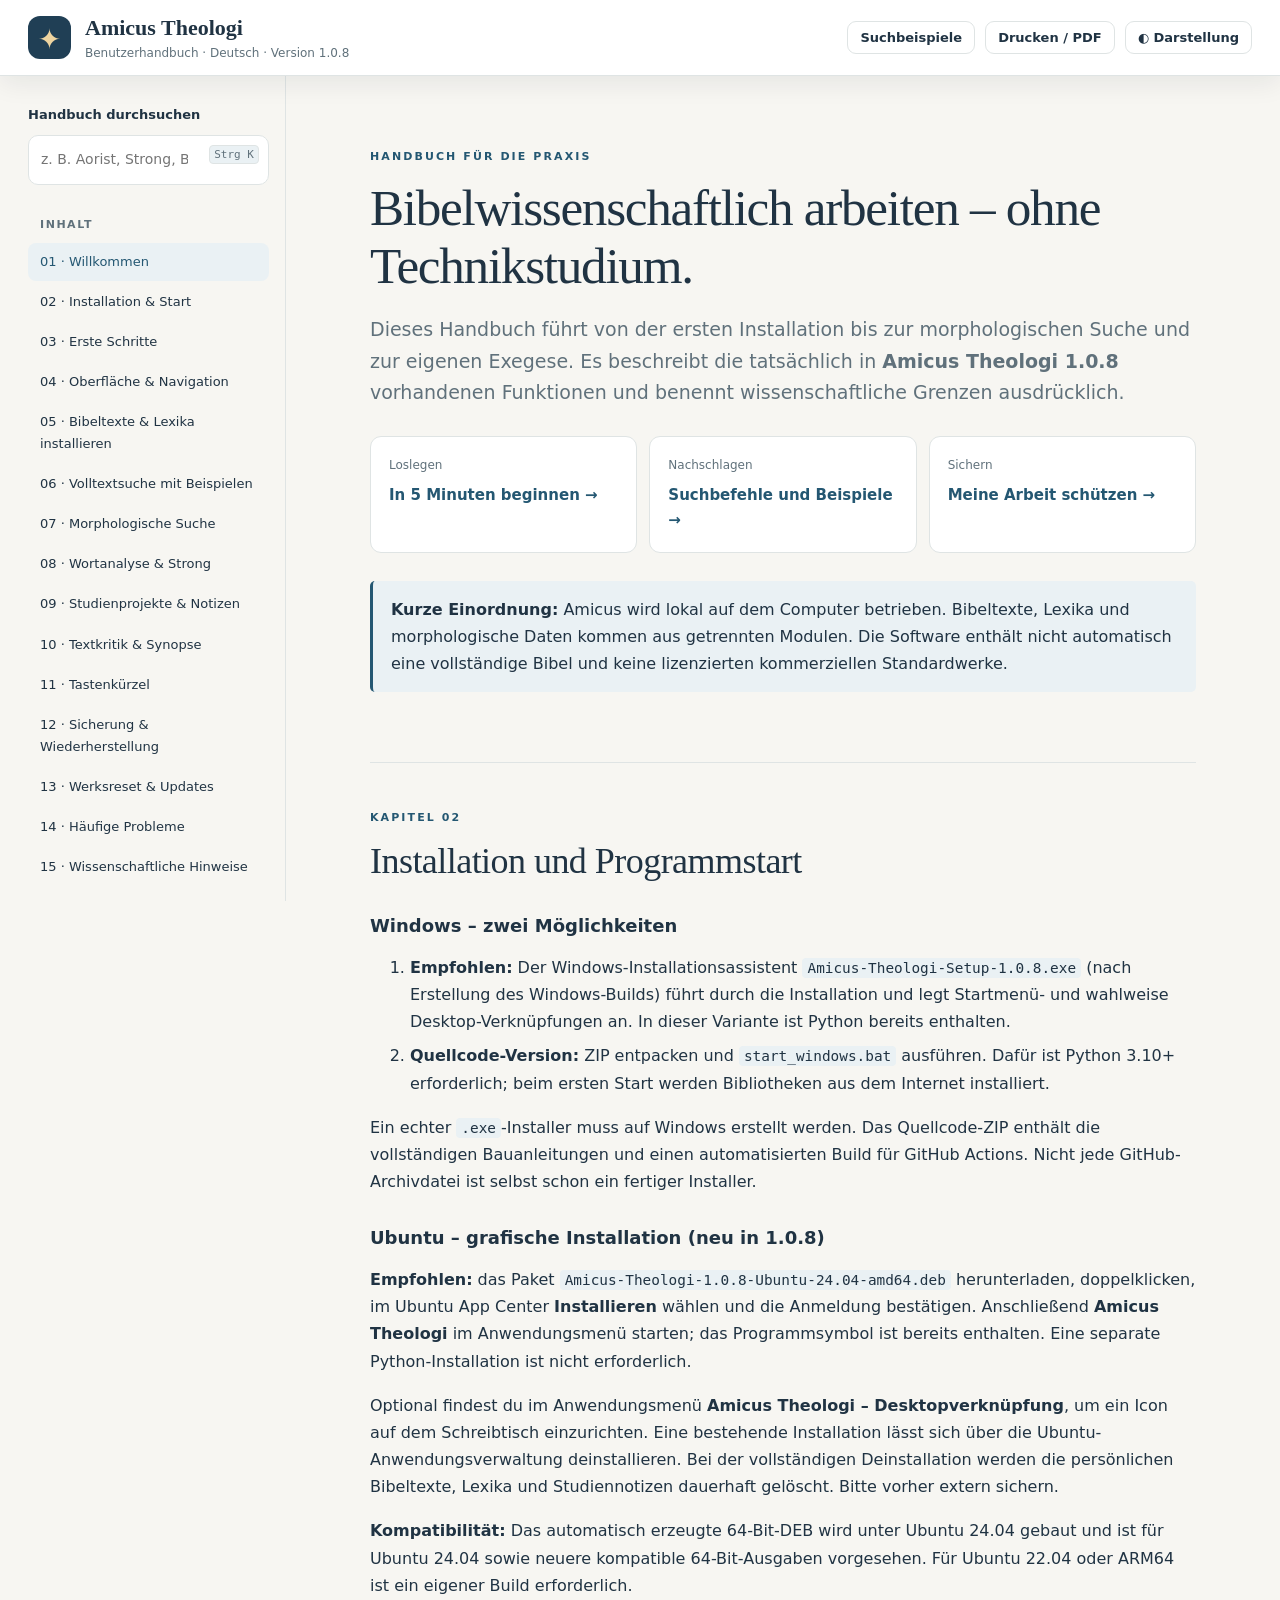
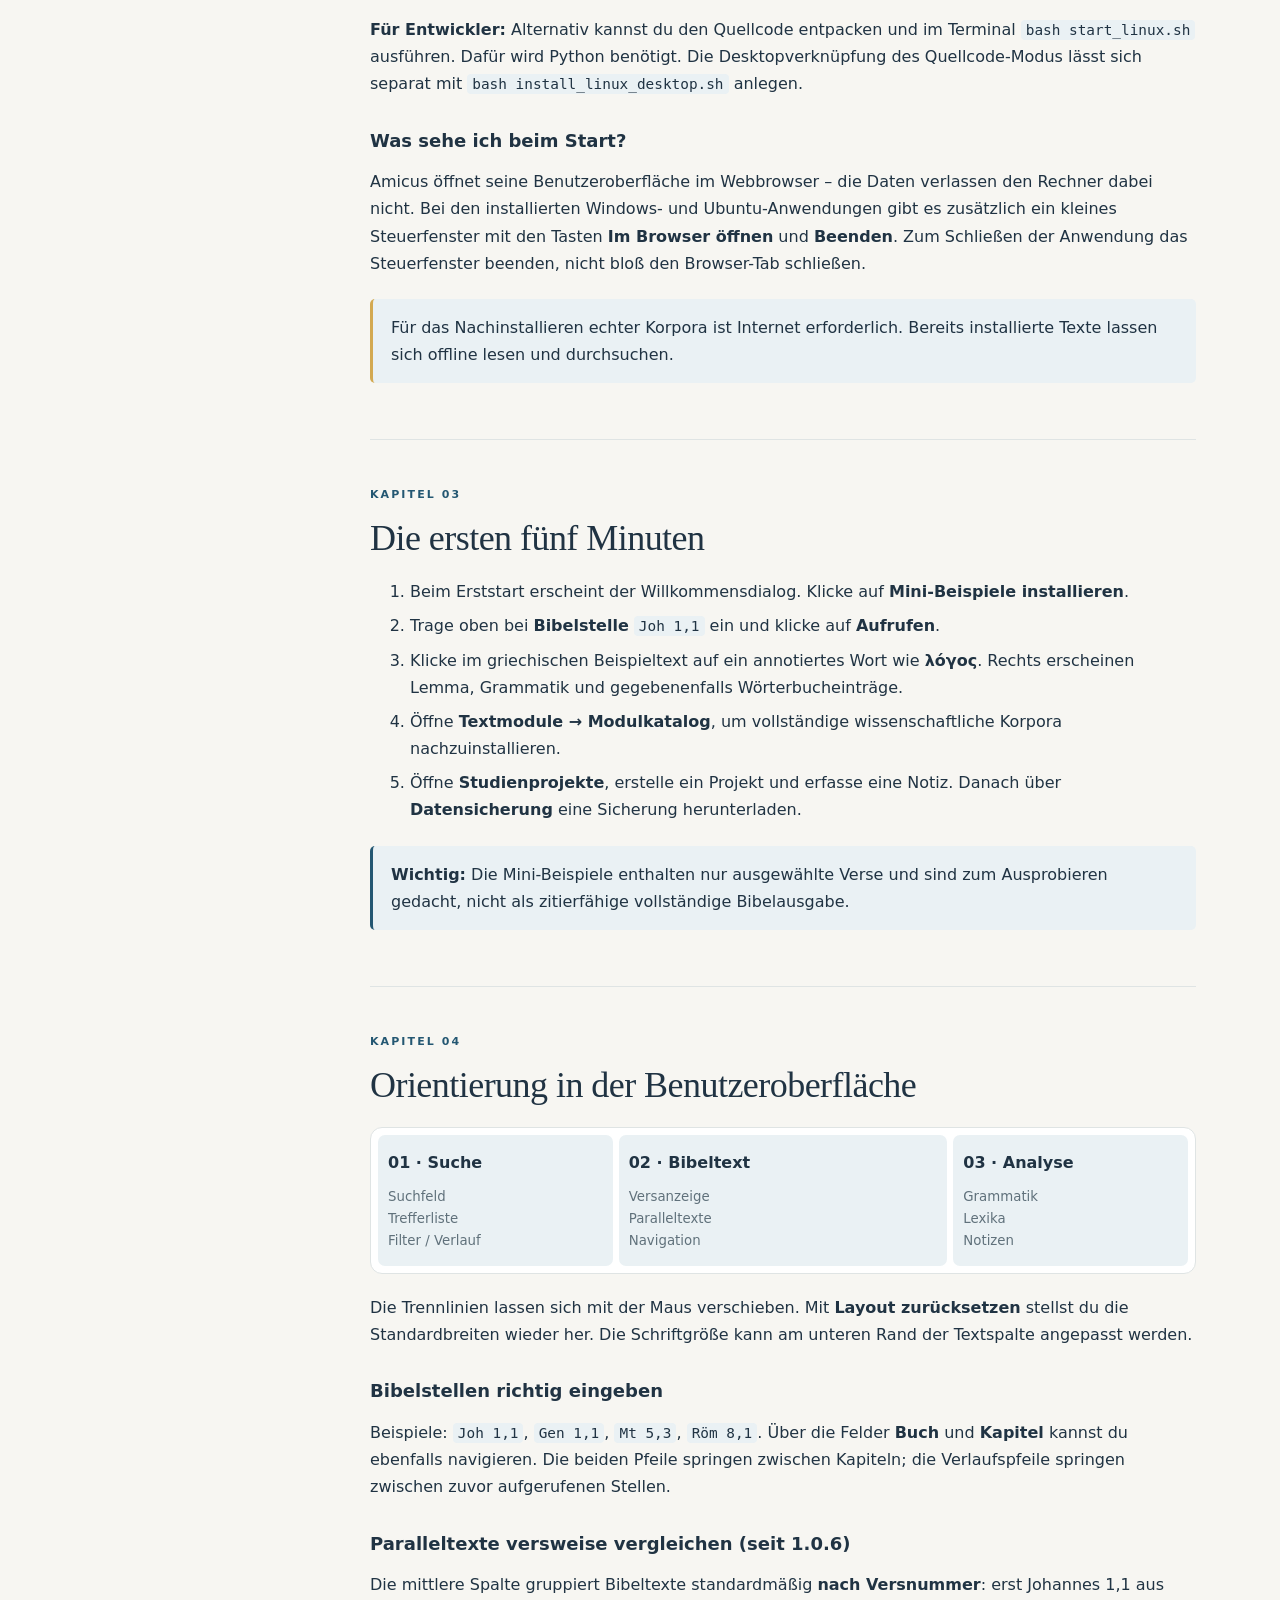
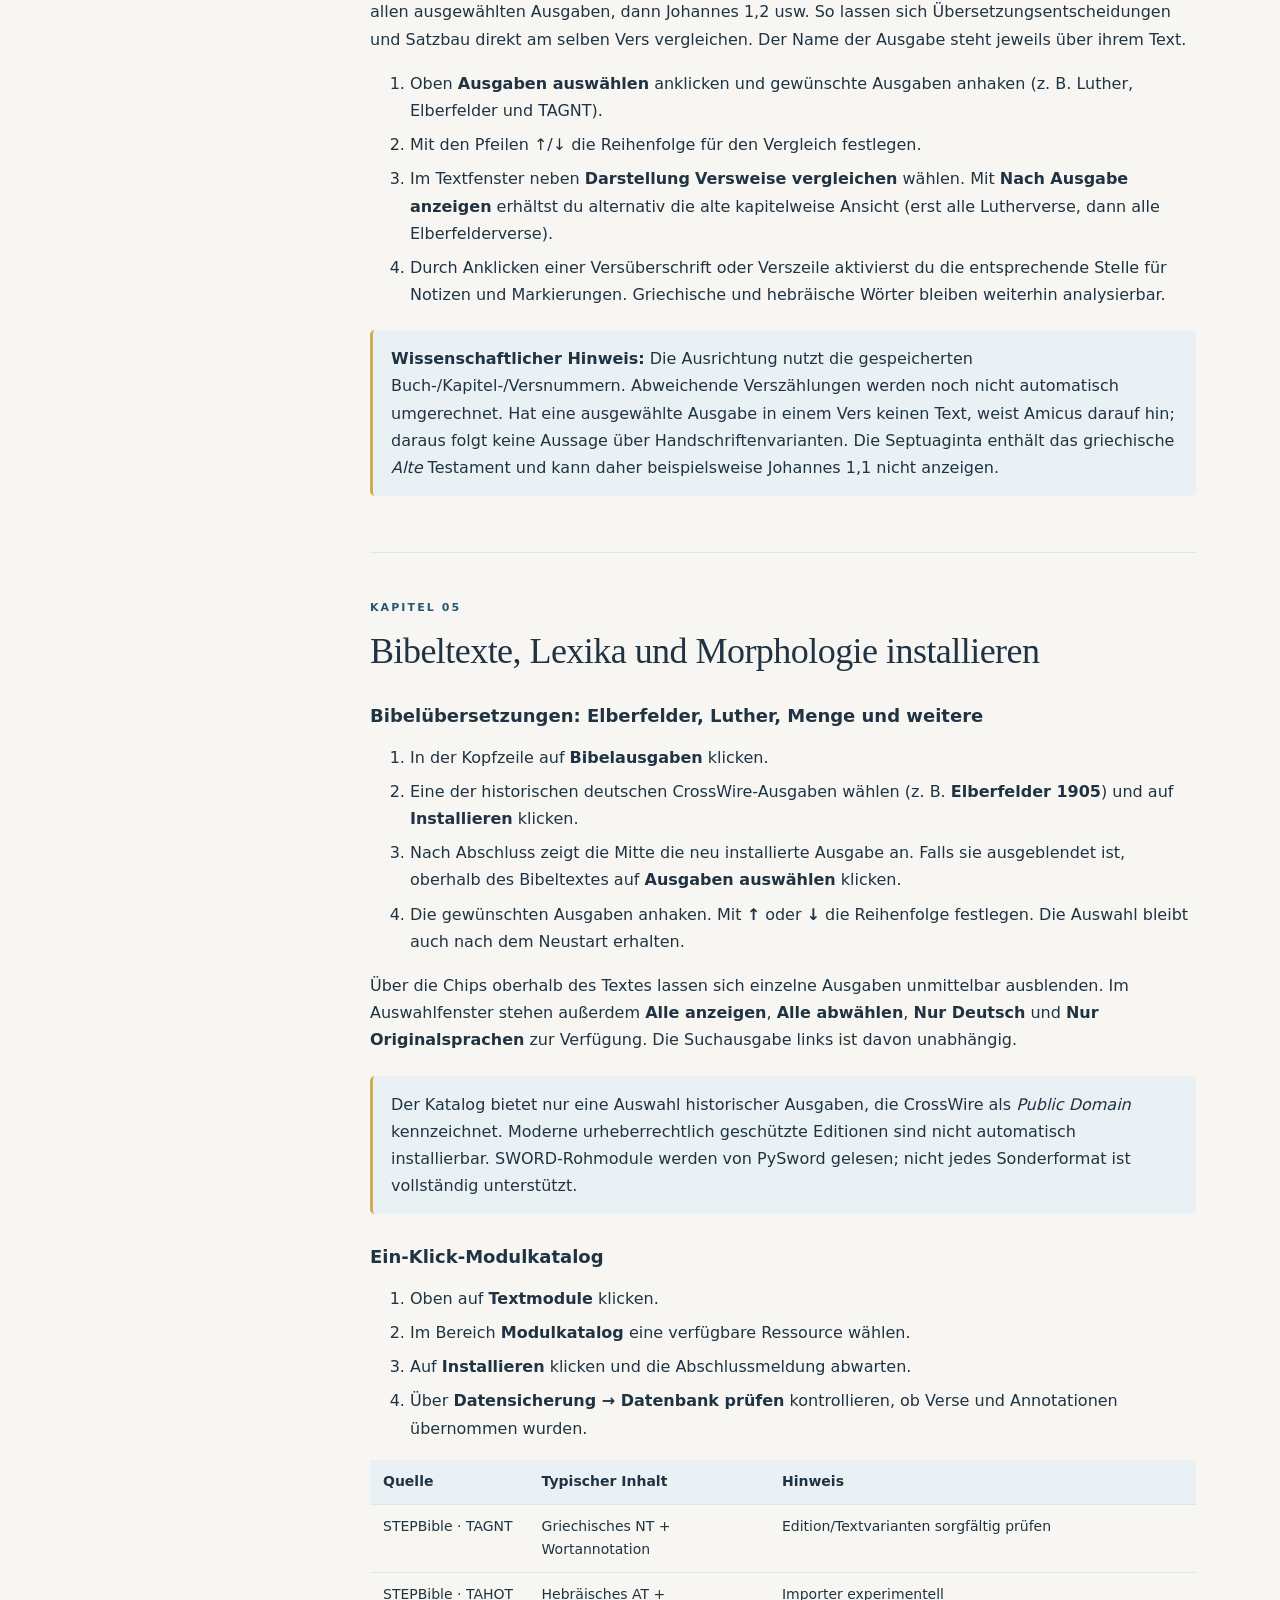
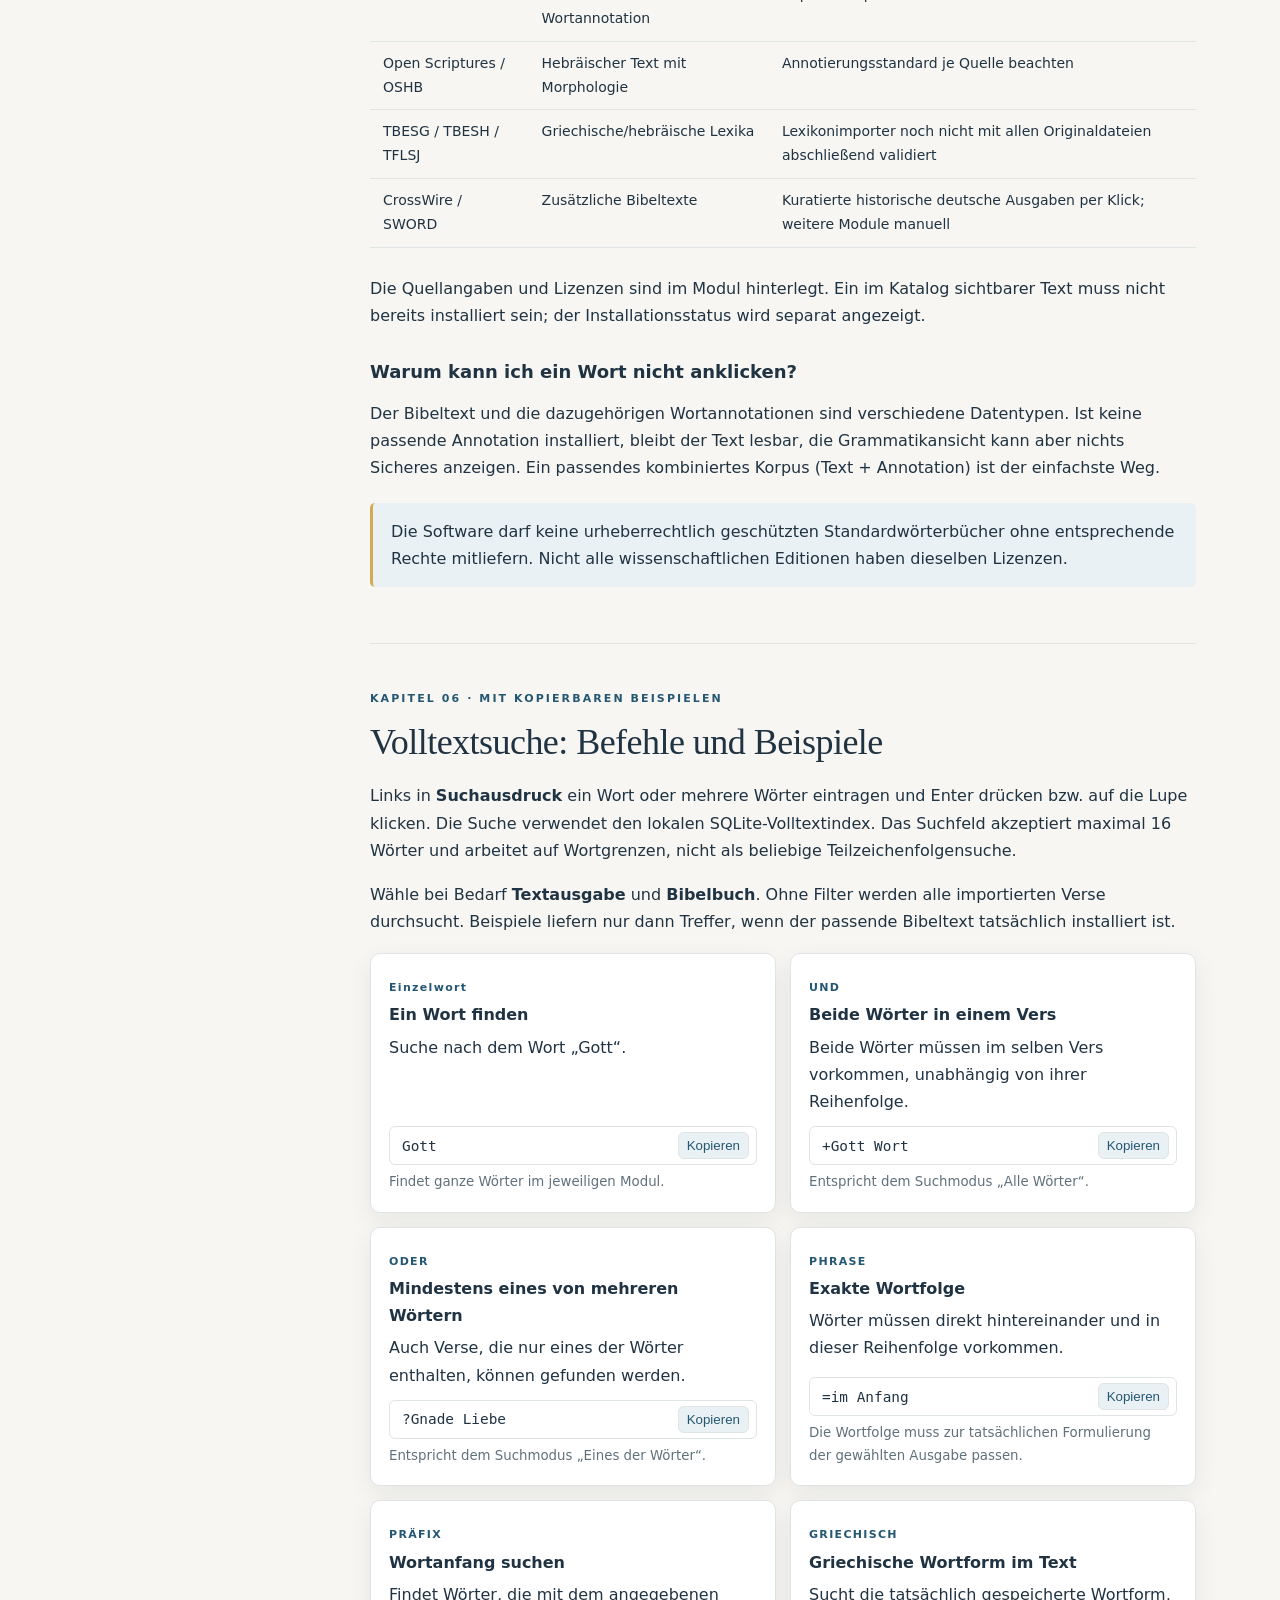
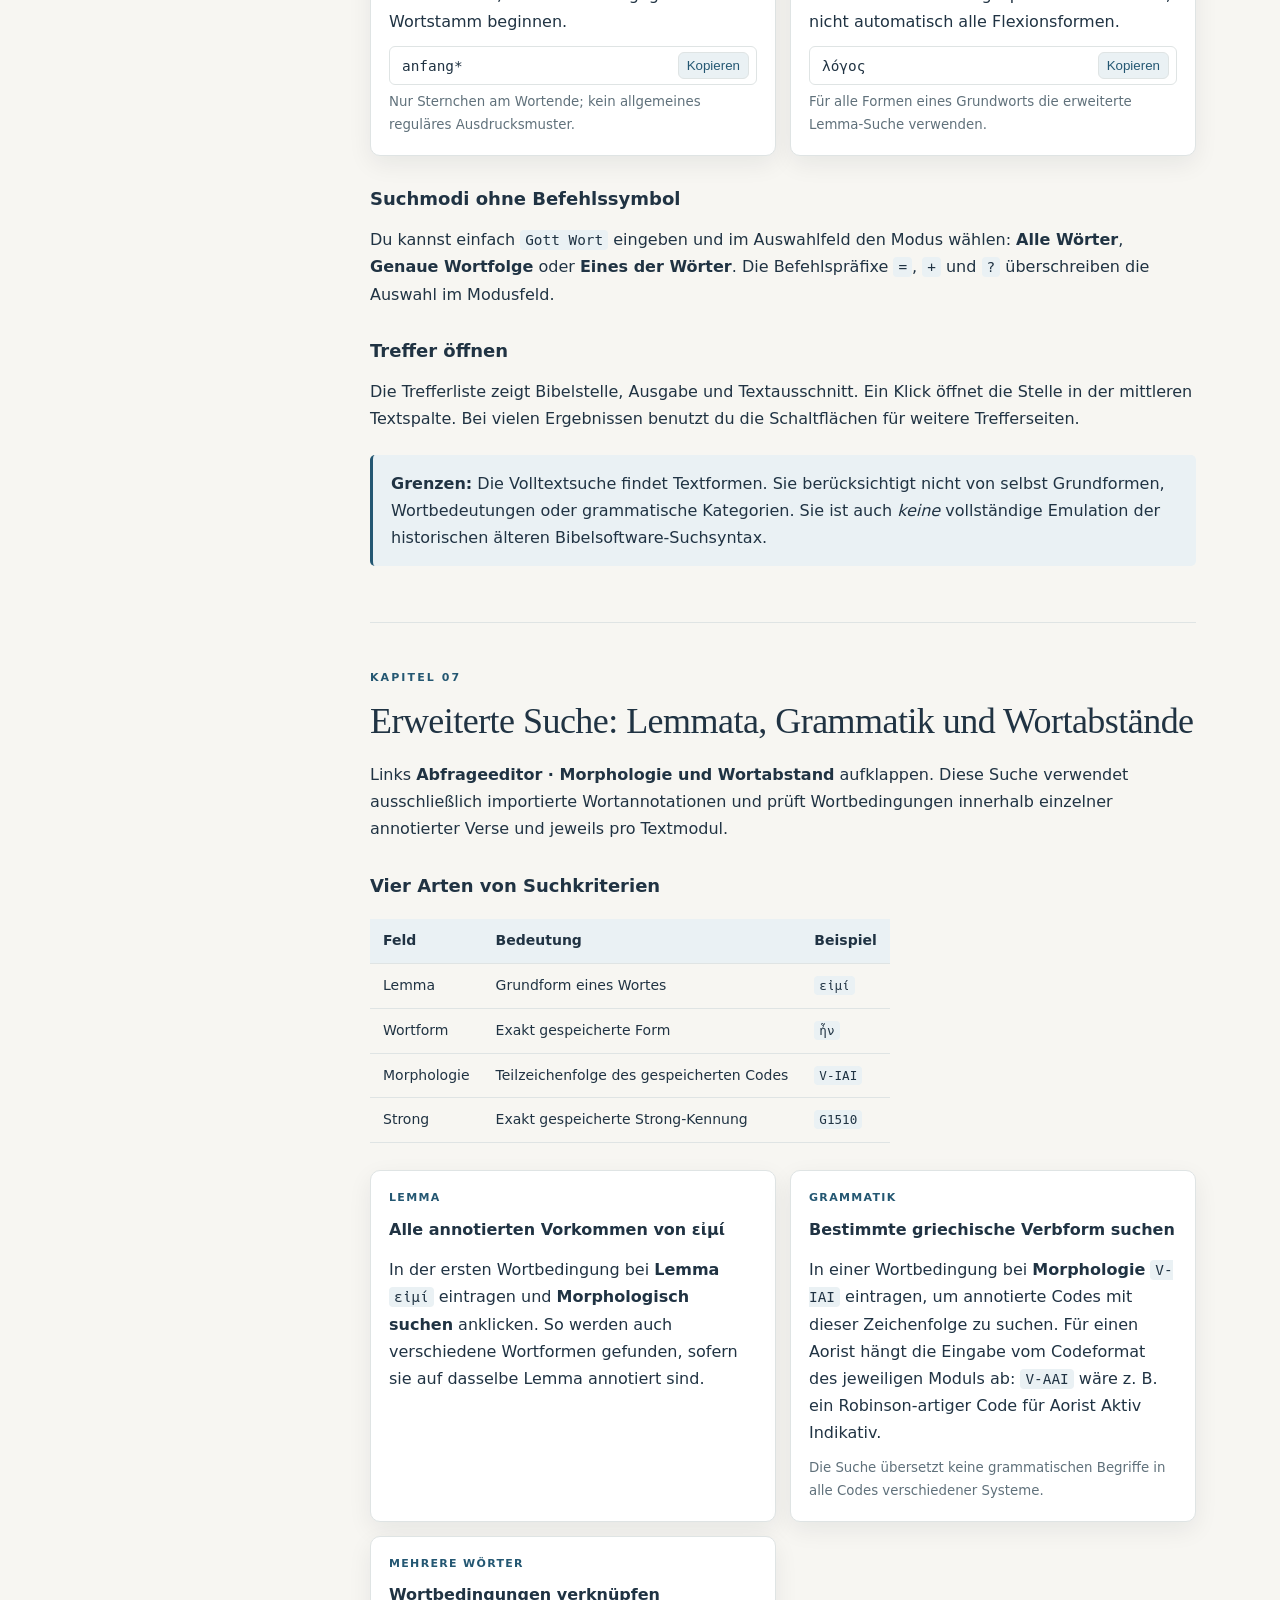
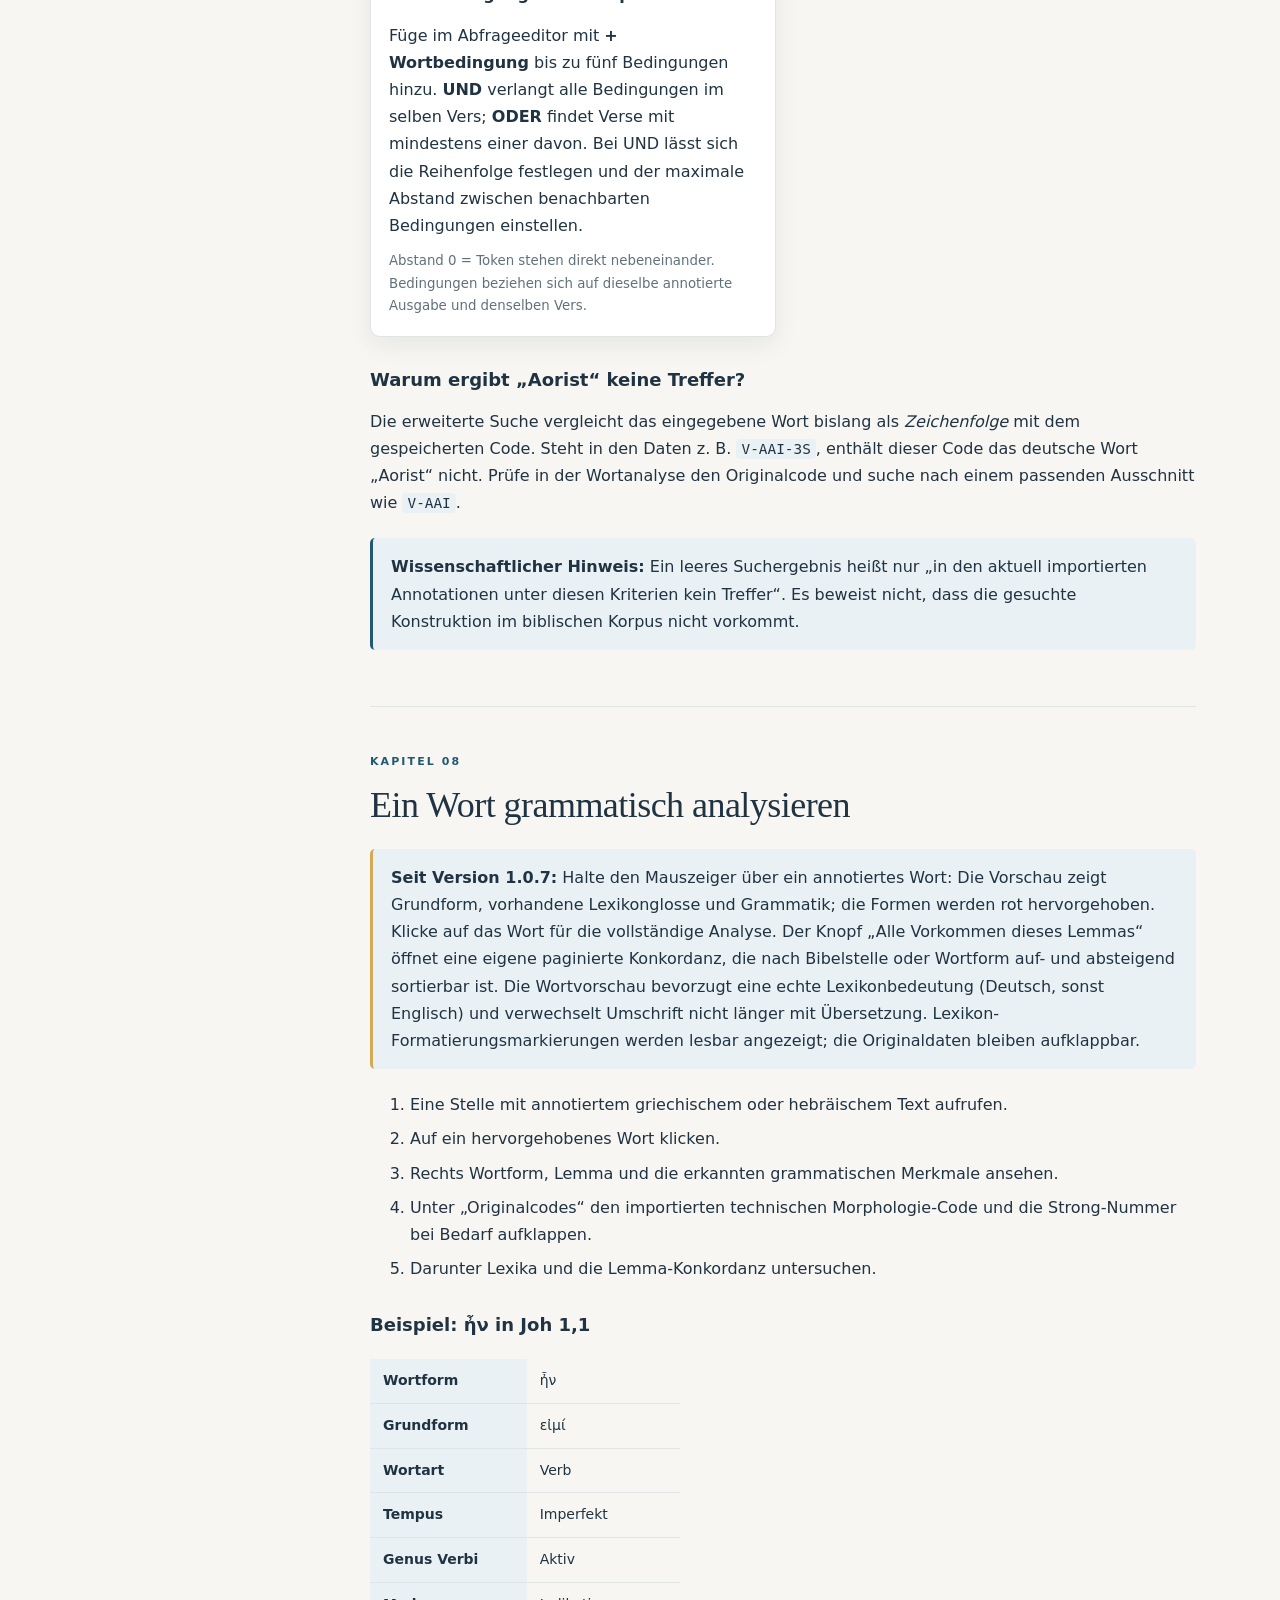
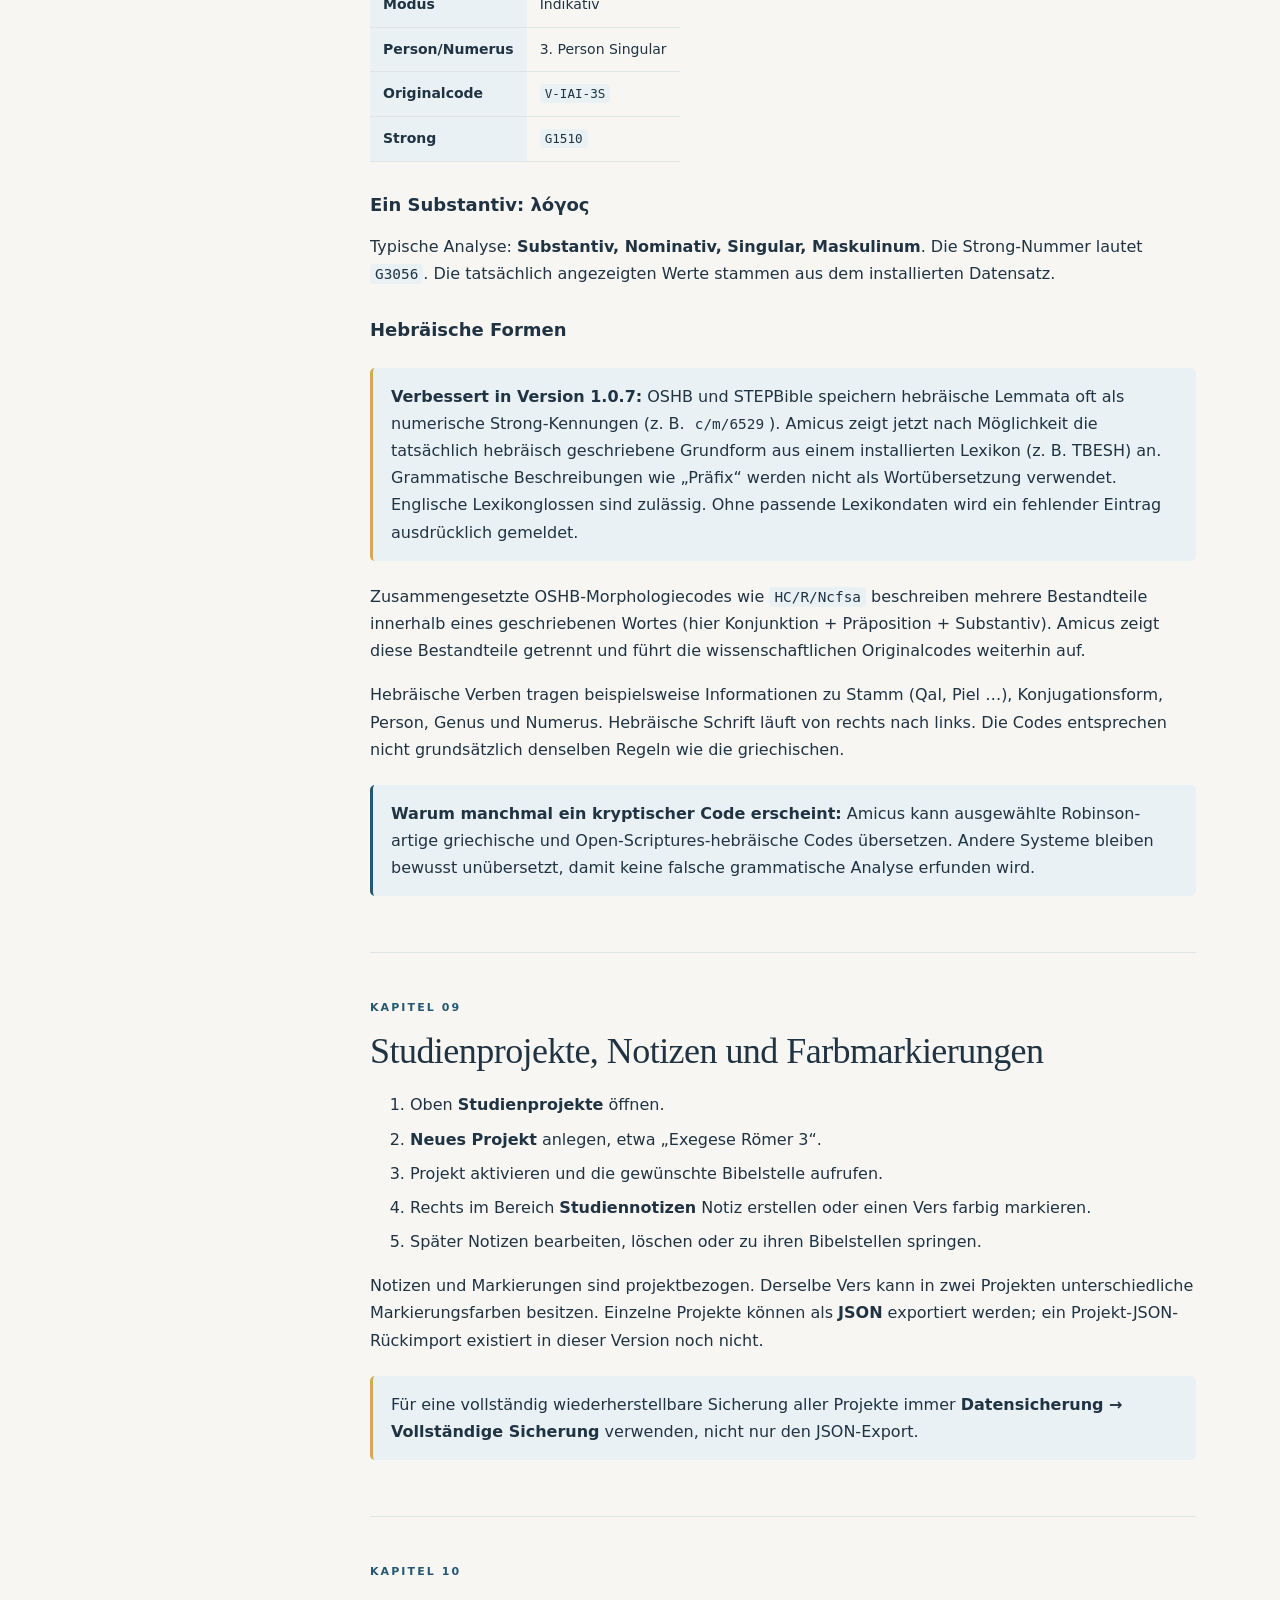
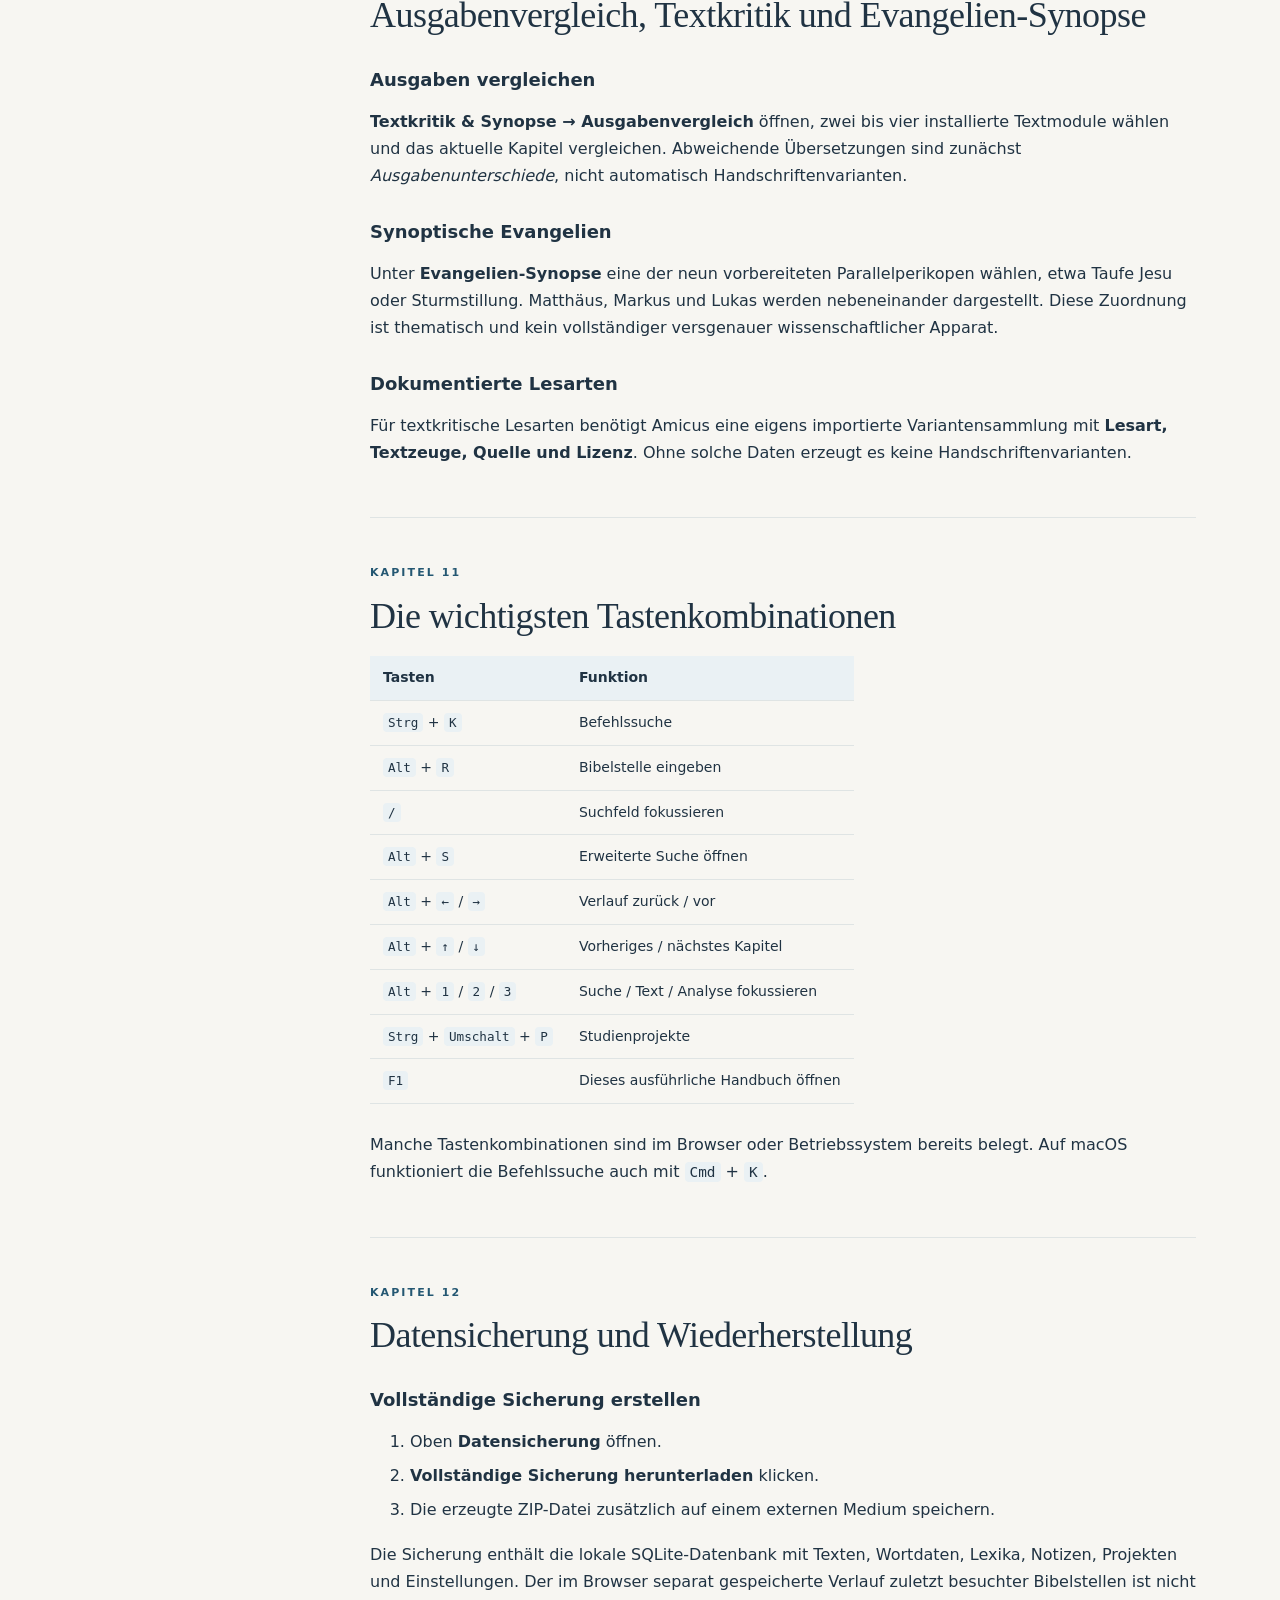
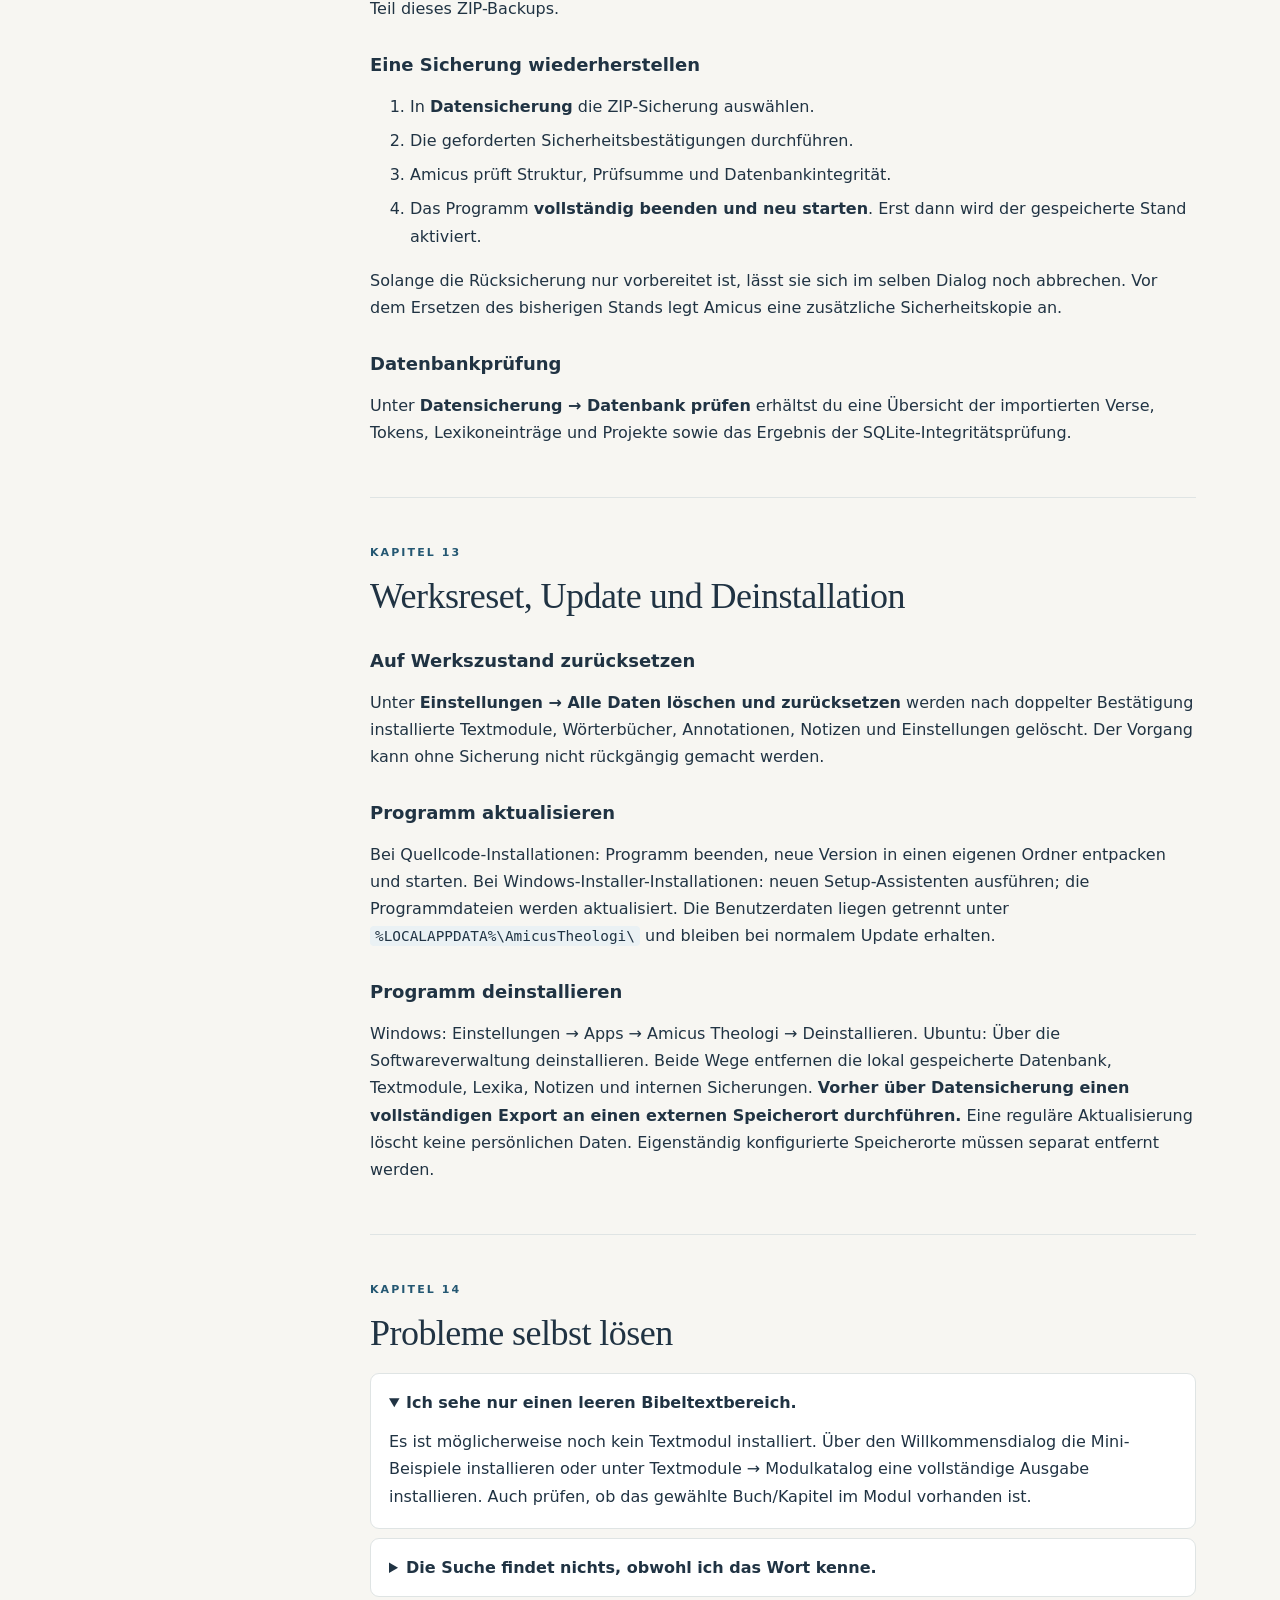
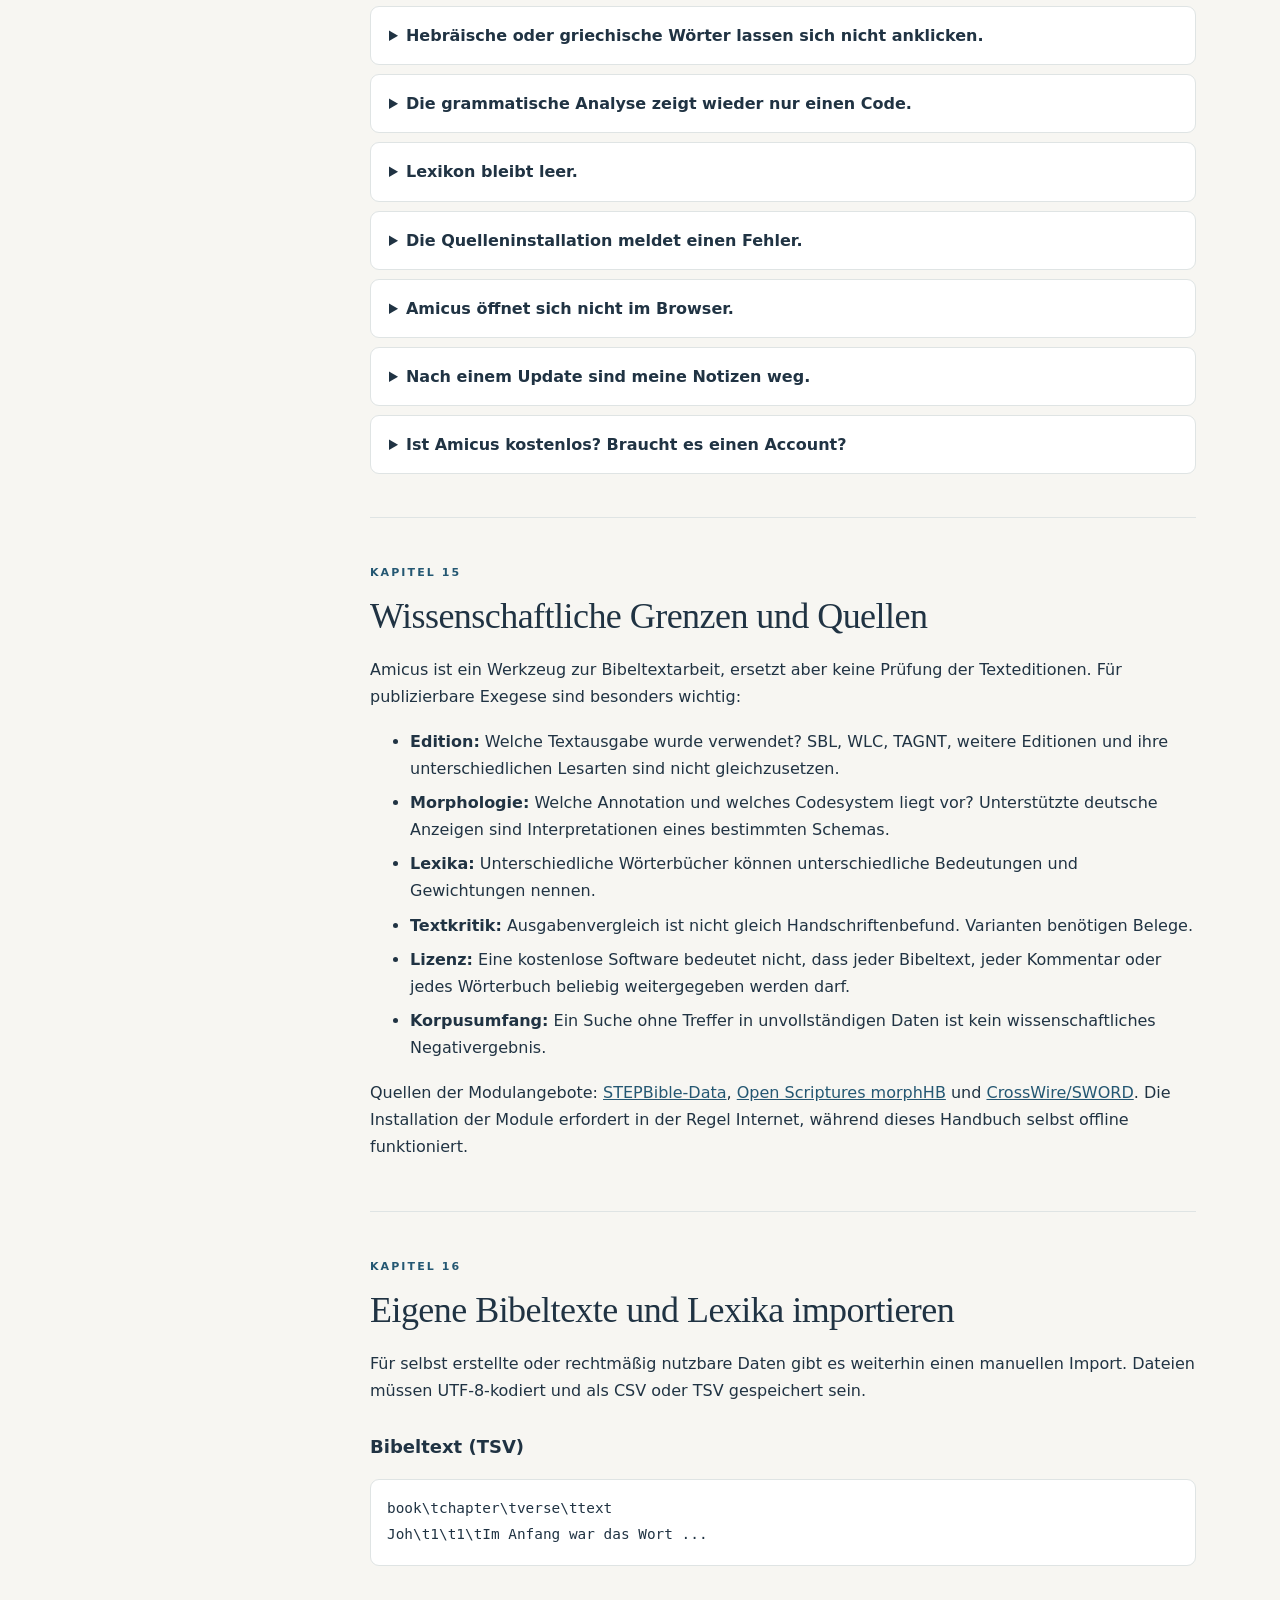
==== commit 8d16b04d: "v1.3.0 Der grafische Abfrageeditor unterstützt bis zu fünf Wortbedingungen, die mit UND oder ODER ve" ====
--- a/ANLEITUNG.html
+++ b/ANLEITUNG.html
@@ -33,8 +33,8 @@
 <article class="example"><div><span class="tag">PRÄFIX</span><h3>Wortanfang suchen</h3><p>Findet Wörter, die mit dem angegebenen Wortstamm beginnen.</p></div><div class="example-command"><code>anfang*</code><button data-copy="anfang*">Kopieren</button></div><small>Nur Sternchen am Wortende; kein allgemeines reguläres Ausdrucksmuster.</small></article>
 <article class="example"><div><span class="tag">GRIECHISCH</span><h3>Griechische Wortform im Text</h3><p>Sucht die tatsächlich gespeicherte Wortform, nicht automatisch alle Flexionsformen.</p></div><div class="example-command"><code>λόγος</code><button data-copy="λόγος">Kopieren</button></div><small>Für alle Formen eines Grundworts die erweiterte Lemma-Suche verwenden.</small></article>
 </div><h3>Suchmodi ohne Befehlssymbol</h3><p>Du kannst einfach <code>Gott Wort</code> eingeben und im Auswahlfeld den Modus wählen: <b>Alle Wörter</b>, <b>Genaue Wortfolge</b> oder <b>Eines der Wörter</b>. Die Befehlspräfixe <code>=</code>, <code>+</code> und <code>?</code> überschreiben die Auswahl im Modusfeld.</p><h3>Treffer öffnen</h3><p>Die Trefferliste zeigt Bibelstelle, Ausgabe und Textausschnitt. Ein Klick öffnet die Stelle in der mittleren Textspalte. Bei vielen Ergebnissen benutzt du die Schaltflächen für weitere Trefferseiten.</p><div class="notice"><strong>Grenzen:</strong> Die Volltextsuche findet Textformen. Sie berücksichtigt nicht von selbst Grundformen, Wortbedeutungen oder grammatische Kategorien. Sie ist auch <em>keine</em> vollständige Emulation der historischen älteren Bibelsoftware-Suchsyntax.</div></section>
-<section class="help-chapter" id="suche-erweitert"><p class="eyebrow">KAPITEL 07</p><h2>Erweiterte Suche: Lemmata, Grammatik und Wortabstände</h2><p>Links <strong>Erweiterte Suche · Morphologie und Wortabstand</strong> aufklappen. Diese Suche verwendet ausschließlich importierte Wortannotationen und durchsucht jeweils einzelne Verse innerhalb desselben Textmoduls.</p><h3>Vier Arten von Suchkriterien</h3><table><thead><tr><th>Feld</th><th>Bedeutung</th><th>Beispiel</th></tr></thead><tbody><tr><td>Lemma</td><td>Grundform eines Wortes</td><td><code>εἰμί</code></td></tr><tr><td>Wortform</td><td>Exakt gespeicherte Form</td><td><code>ἦν</code></td></tr><tr><td>Morphologie</td><td>Teilzeichenfolge des gespeicherten Codes</td><td><code>V-IAI</code></td></tr><tr><td>Strong</td><td>Exakt gespeicherte Strong-Kennung</td><td><code>G1510</code></td></tr></tbody></table>
-<div class="example-list"><article class="example"><span class="tag">LEMMA</span><h3>Alle annotierten Vorkommen von εἰμί</h3><p>In <strong>Lemma 1</strong> <code>εἰμί</code> eintragen und <strong>Morphologisch suchen</strong> anklicken. So werden auch verschiedene Wortformen gefunden, sofern sie auf dasselbe Lemma annotiert sind.</p></article><article class="example"><span class="tag">GRAMMATIK</span><h3>Bestimmte griechische Verbform suchen</h3><p>In <strong>Morphologie 1</strong> <code>V-IAI</code> eintragen, um annotierte Codes mit dieser Zeichenfolge zu suchen. Für einen Aorist hängt die Eingabe vom Codeformat des jeweiligen Moduls ab: <code>V-AAI</code> wäre z. B. ein Robinson-artiger Code für Aorist Aktiv Indikativ.</p><small>Die Suche übersetzt keine grammatischen Begriffe in alle Codes verschiedener Systeme.</small></article><article class="example"><span class="tag">ZWEI WÖRTER</span><h3>λόγος und εἰμί in der Nähe</h3><p><b>Lemma 1:</b> <code>λόγος</code> · <b>Lemma 2:</b> <code>εἰμί</code> · <b>Max. Wörter dazwischen:</b> <code>5</code>. Optional „Wort 1 vor Wort 2“ auswählen.</p><small>Abstand 0 = Wörter stehen unmittelbar nebeneinander; betrachtet werden nur Wörter desselben Verses.</small></article></div>
+<section class="help-chapter" id="suche-erweitert"><p class="eyebrow">KAPITEL 07</p><h2>Erweiterte Suche: Lemmata, Grammatik und Wortabstände</h2><p>Links <strong>Abfrageeditor · Morphologie und Wortabstand</strong> aufklappen. Diese Suche verwendet ausschließlich importierte Wortannotationen und prüft Wortbedingungen innerhalb einzelner annotierter Verse und jeweils pro Textmodul.</p><h3>Vier Arten von Suchkriterien</h3><table><thead><tr><th>Feld</th><th>Bedeutung</th><th>Beispiel</th></tr></thead><tbody><tr><td>Lemma</td><td>Grundform eines Wortes</td><td><code>εἰμί</code></td></tr><tr><td>Wortform</td><td>Exakt gespeicherte Form</td><td><code>ἦν</code></td></tr><tr><td>Morphologie</td><td>Teilzeichenfolge des gespeicherten Codes</td><td><code>V-IAI</code></td></tr><tr><td>Strong</td><td>Exakt gespeicherte Strong-Kennung</td><td><code>G1510</code></td></tr></tbody></table>
+<div class="example-list"><article class="example"><span class="tag">LEMMA</span><h3>Alle annotierten Vorkommen von εἰμί</h3><p>In der ersten Wortbedingung bei <strong>Lemma</strong> <code>εἰμί</code> eintragen und <strong>Morphologisch suchen</strong> anklicken. So werden auch verschiedene Wortformen gefunden, sofern sie auf dasselbe Lemma annotiert sind.</p></article><article class="example"><span class="tag">GRAMMATIK</span><h3>Bestimmte griechische Verbform suchen</h3><p>In einer Wortbedingung bei <strong>Morphologie</strong> <code>V-IAI</code> eintragen, um annotierte Codes mit dieser Zeichenfolge zu suchen. Für einen Aorist hängt die Eingabe vom Codeformat des jeweiligen Moduls ab: <code>V-AAI</code> wäre z. B. ein Robinson-artiger Code für Aorist Aktiv Indikativ.</p><small>Die Suche übersetzt keine grammatischen Begriffe in alle Codes verschiedener Systeme.</small></article><article class="example"><span class="tag">MEHRERE WÖRTER</span><h3>Wortbedingungen verknüpfen</h3><p>Füge im Abfrageeditor mit <strong>+ Wortbedingung</strong> bis zu fünf Bedingungen hinzu. <strong>UND</strong> verlangt alle Bedingungen im selben Vers; <strong>ODER</strong> findet Verse mit mindestens einer davon. Bei UND lässt sich die Reihenfolge festlegen und der maximale Abstand zwischen benachbarten Bedingungen einstellen.</p><small>Abstand 0 = Token stehen direkt nebeneinander. Bedingungen beziehen sich auf dieselbe annotierte Ausgabe und denselben Vers.</small></article></div>
 <h3>Warum ergibt „Aorist“ keine Treffer?</h3><p>Die erweiterte Suche vergleicht das eingegebene Wort bislang als <em>Zeichenfolge</em> mit dem gespeicherten Code. Steht in den Daten z. B. <code>V-AAI-3S</code>, enthält dieser Code das deutsche Wort „Aorist“ nicht. Prüfe in der Wortanalyse den Originalcode und suche nach einem passenden Ausschnitt wie <code>V-AAI</code>.</p><div class="notice"><strong>Wissenschaftlicher Hinweis:</strong> Ein leeres Suchergebnis heißt nur „in den aktuell importierten Annotationen unter diesen Kriterien kein Treffer“. Es beweist nicht, dass die gesuchte Konstruktion im biblischen Korpus nicht vorkommt.</div></section>
 <section class="help-chapter" id="morphologie"><p class="eyebrow">KAPITEL 08</p><h2>Ein Wort grammatisch analysieren</h2><div class="tip"><strong>Seit Version 1.0.7:</strong> Halte den Mauszeiger über ein annotiertes Wort: Die Vorschau zeigt Grundform, vorhandene Lexikonglosse und Grammatik; die Formen werden rot hervorgehoben. Klicke auf das Wort für die vollständige Analyse. Der Knopf „Alle Vorkommen dieses Lemmas“ öffnet eine eigene paginierte Konkordanz, die nach Bibelstelle oder Wortform auf- und absteigend sortierbar ist. Die Wortvorschau bevorzugt eine echte Lexikonbedeutung (Deutsch, sonst Englisch) und verwechselt Umschrift nicht länger mit Übersetzung. Lexikon-Formatierungsmarkierungen werden lesbar angezeigt; die Originaldaten bleiben aufklappbar.</div><ol><li>Eine Stelle mit annotiertem griechischem oder hebräischem Text aufrufen.</li><li>Auf ein hervorgehobenes Wort klicken.</li><li>Rechts Wortform, Lemma und die erkannten grammatischen Merkmale ansehen.</li><li>Unter „Originalcodes“ den importierten technischen Morphologie-Code und die Strong-Nummer bei Bedarf aufklappen.</li><li>Darunter Lexika und die Lemma-Konkordanz untersuchen.</li></ol><h3>Beispiel: <span lang="grc">ἦν</span> in Joh 1,1</h3><table><tbody><tr><th>Wortform</th><td lang="grc">ἦν</td></tr><tr><th>Grundform</th><td lang="grc">εἰμί</td></tr><tr><th>Wortart</th><td>Verb</td></tr><tr><th>Tempus</th><td>Imperfekt</td></tr><tr><th>Genus Verbi</th><td>Aktiv</td></tr><tr><th>Modus</th><td>Indikativ</td></tr><tr><th>Person/Numerus</th><td>3. Person Singular</td></tr><tr><th>Originalcode</th><td><code>V-IAI-3S</code></td></tr><tr><th>Strong</th><td><code>G1510</code></td></tr></tbody></table><h3>Ein Substantiv: <span lang="grc">λόγος</span></h3><p>Typische Analyse: <b>Substantiv, Nominativ, Singular, Maskulinum</b>. Die Strong-Nummer lautet <code>G3056</code>. Die tatsächlich angezeigten Werte stammen aus dem installierten Datensatz.</p><h3>Hebräische Formen</h3><div class="tip"><strong>Verbessert in Version 1.0.7:</strong> OSHB und STEPBible speichern hebräische Lemmata oft als numerische Strong-Kennungen (z. B. <code>c/m/6529</code>). Amicus zeigt jetzt nach Möglichkeit die tatsächlich hebräisch geschriebene Grundform aus einem installierten Lexikon (z. B. TBESH) an. Grammatische Beschreibungen wie „Präfix“ werden nicht als Wortübersetzung verwendet. Englische Lexikonglossen sind zulässig. Ohne passende Lexikondaten wird ein fehlender Eintrag ausdrücklich gemeldet.</div><p>Zusammengesetzte OSHB-Morphologiecodes wie <code>HC/R/Ncfsa</code> beschreiben mehrere Bestandteile innerhalb eines geschriebenen Wortes (hier Konjunktion + Präposition + Substantiv). Amicus zeigt diese Bestandteile getrennt und führt die wissenschaftlichen Originalcodes weiterhin auf.</p><p>Hebräische Verben tragen beispielsweise Informationen zu Stamm (Qal, Piel …), Konjugationsform, Person, Genus und Numerus. Hebräische Schrift läuft von rechts nach links. Die Codes entsprechen nicht grundsätzlich denselben Regeln wie die griechischen.</p><div class="notice"><strong>Warum manchmal ein kryptischer Code erscheint:</strong> Amicus kann ausgewählte Robinson-artige griechische und Open-Scriptures-hebräische Codes übersetzen. Andere Systeme bleiben bewusst unübersetzt, damit keine falsche grammatische Analyse erfunden wird.</div></section>
 <section class="help-chapter" id="studien"><p class="eyebrow">KAPITEL 09</p><h2>Studienprojekte, Notizen und Farbmarkierungen</h2><ol><li>Oben <strong>Studienprojekte</strong> öffnen.</li><li><strong>Neues Projekt</strong> anlegen, etwa „Exegese Römer 3“.</li><li>Projekt aktivieren und die gewünschte Bibelstelle aufrufen.</li><li>Rechts im Bereich <strong>Studiennotizen</strong> Notiz erstellen oder einen Vers farbig markieren.</li><li>Später Notizen bearbeiten, löschen oder zu ihren Bibelstellen springen.</li></ol><p>Notizen und Markierungen sind projektbezogen. Derselbe Vers kann in zwei Projekten unterschiedliche Markierungsfarben besitzen. Einzelne Projekte können als <strong>JSON</strong> exportiert werden; ein Projekt-JSON-Rückimport existiert in dieser Version noch nicht.</p><div class="tip">Für eine vollständig wiederherstellbare Sicherung aller Projekte immer <strong>Datensicherung → Vollständige Sicherung</strong> verwenden, nicht nur den JSON-Export.</div></section>
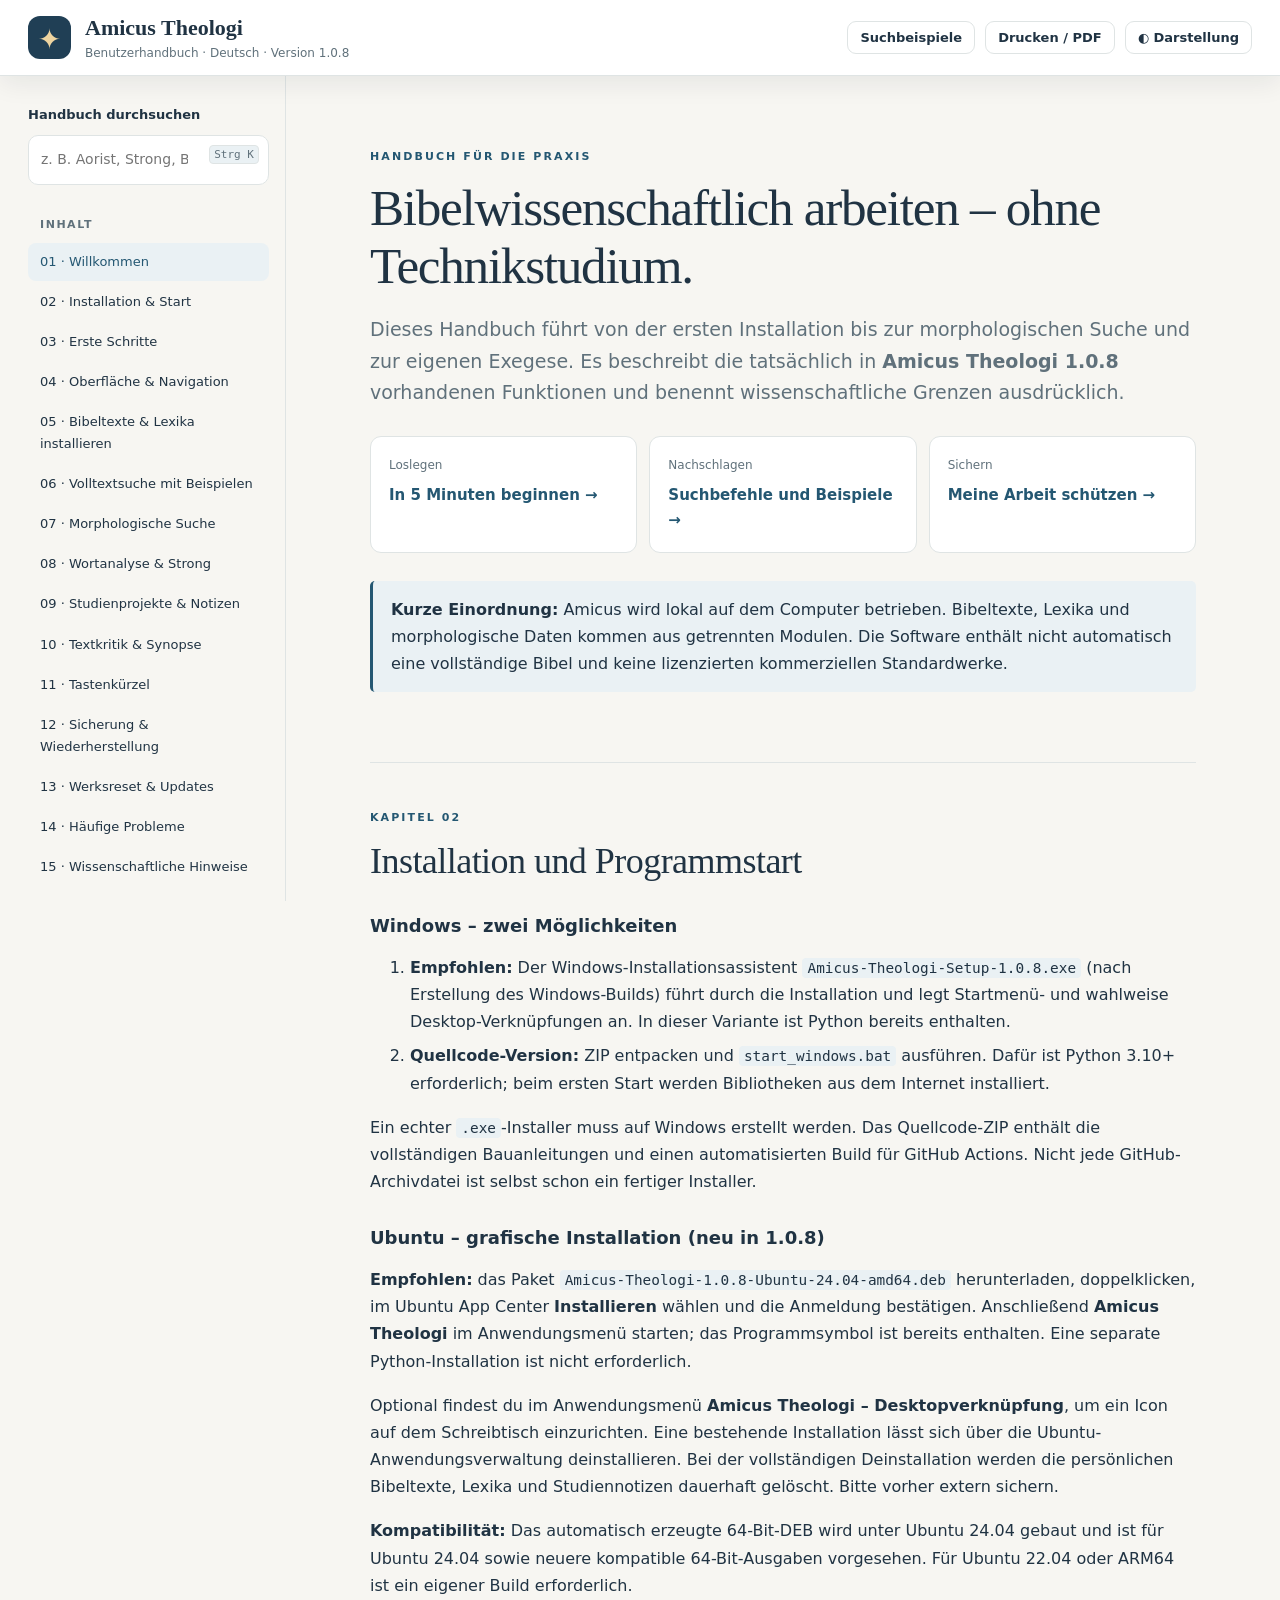
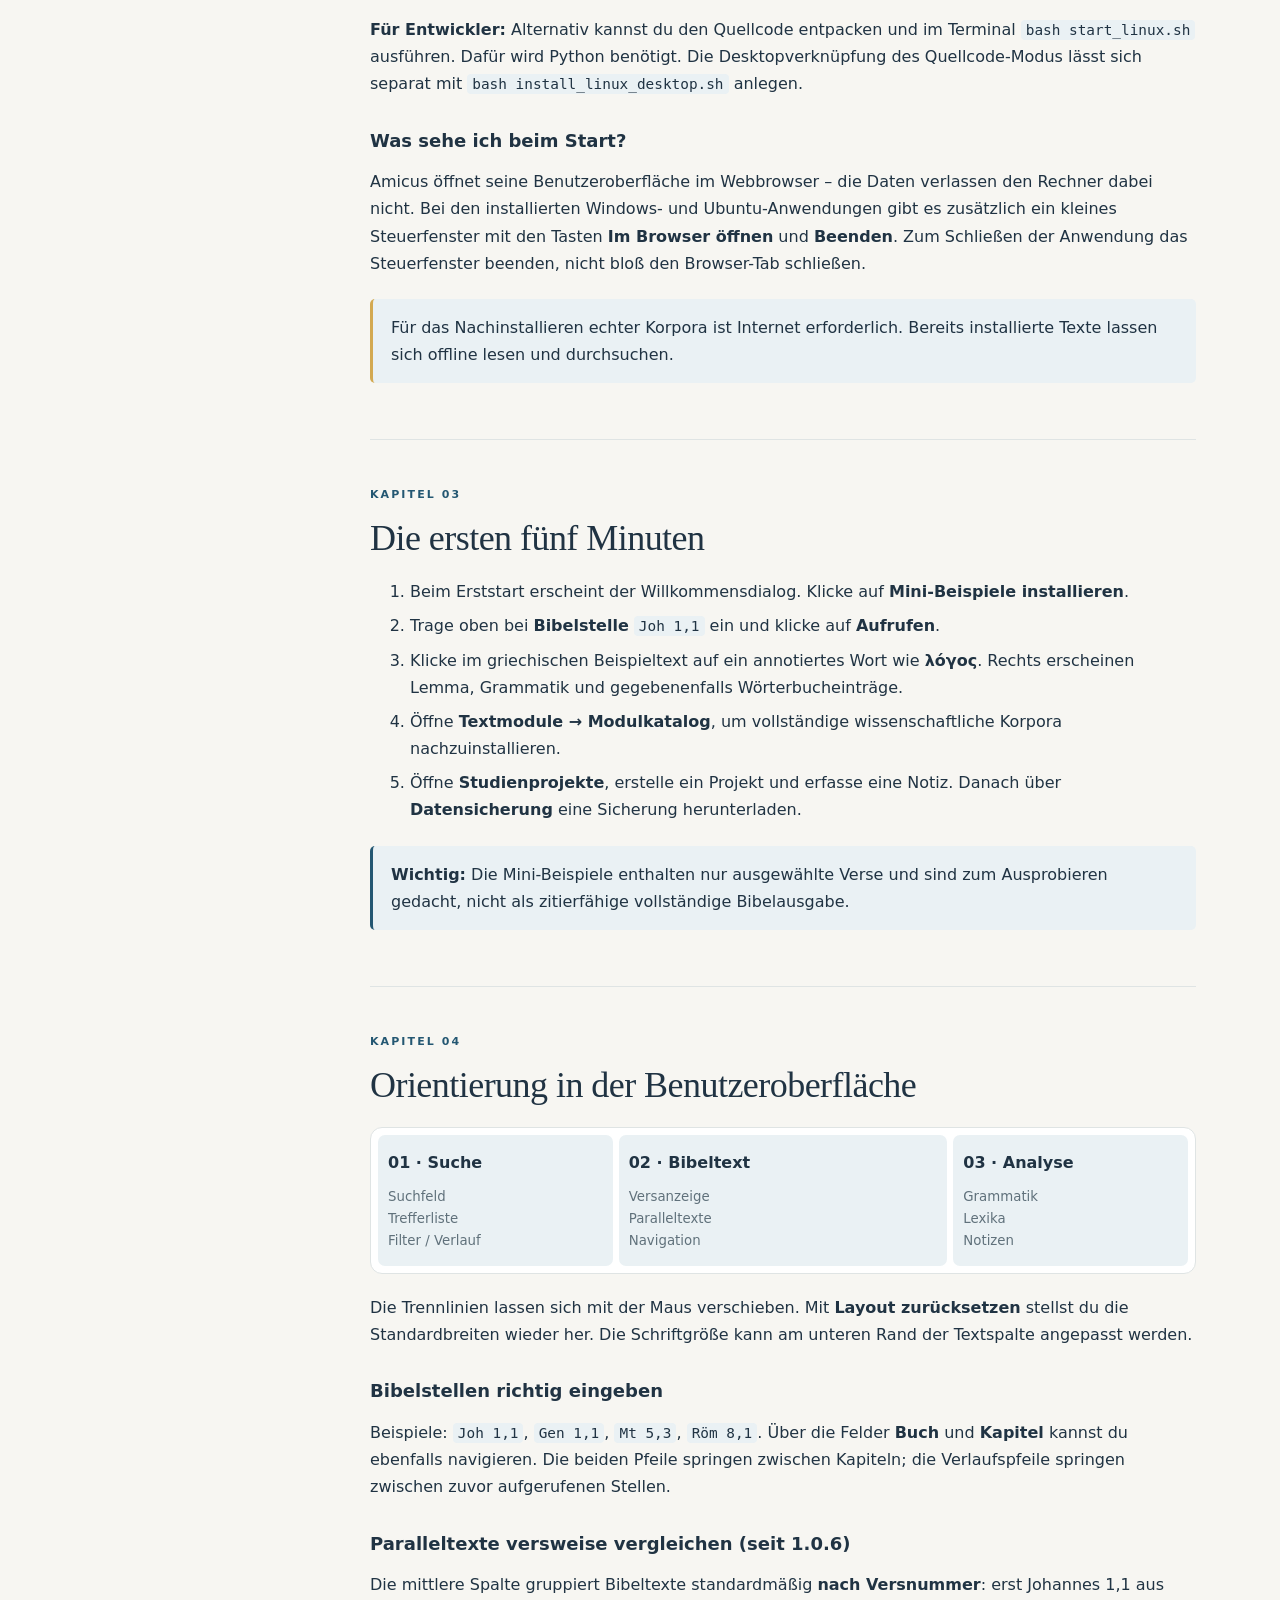
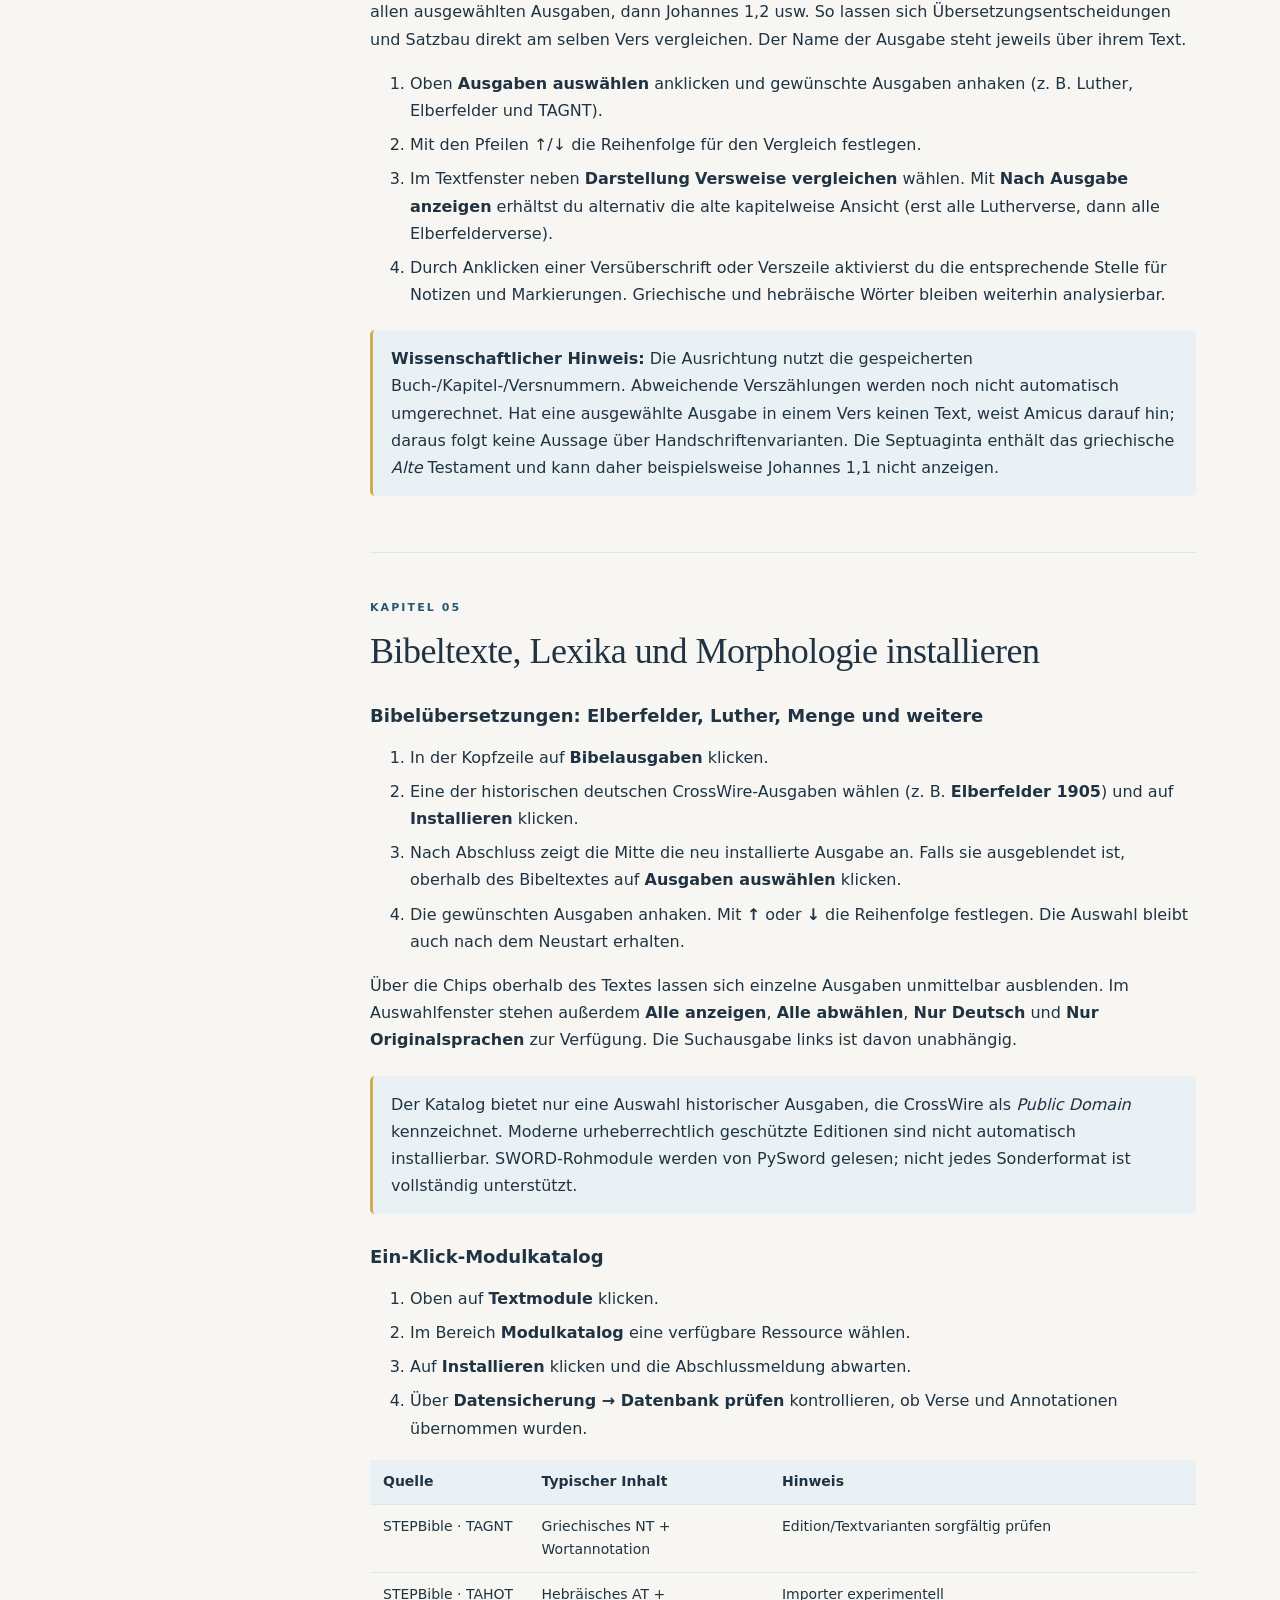
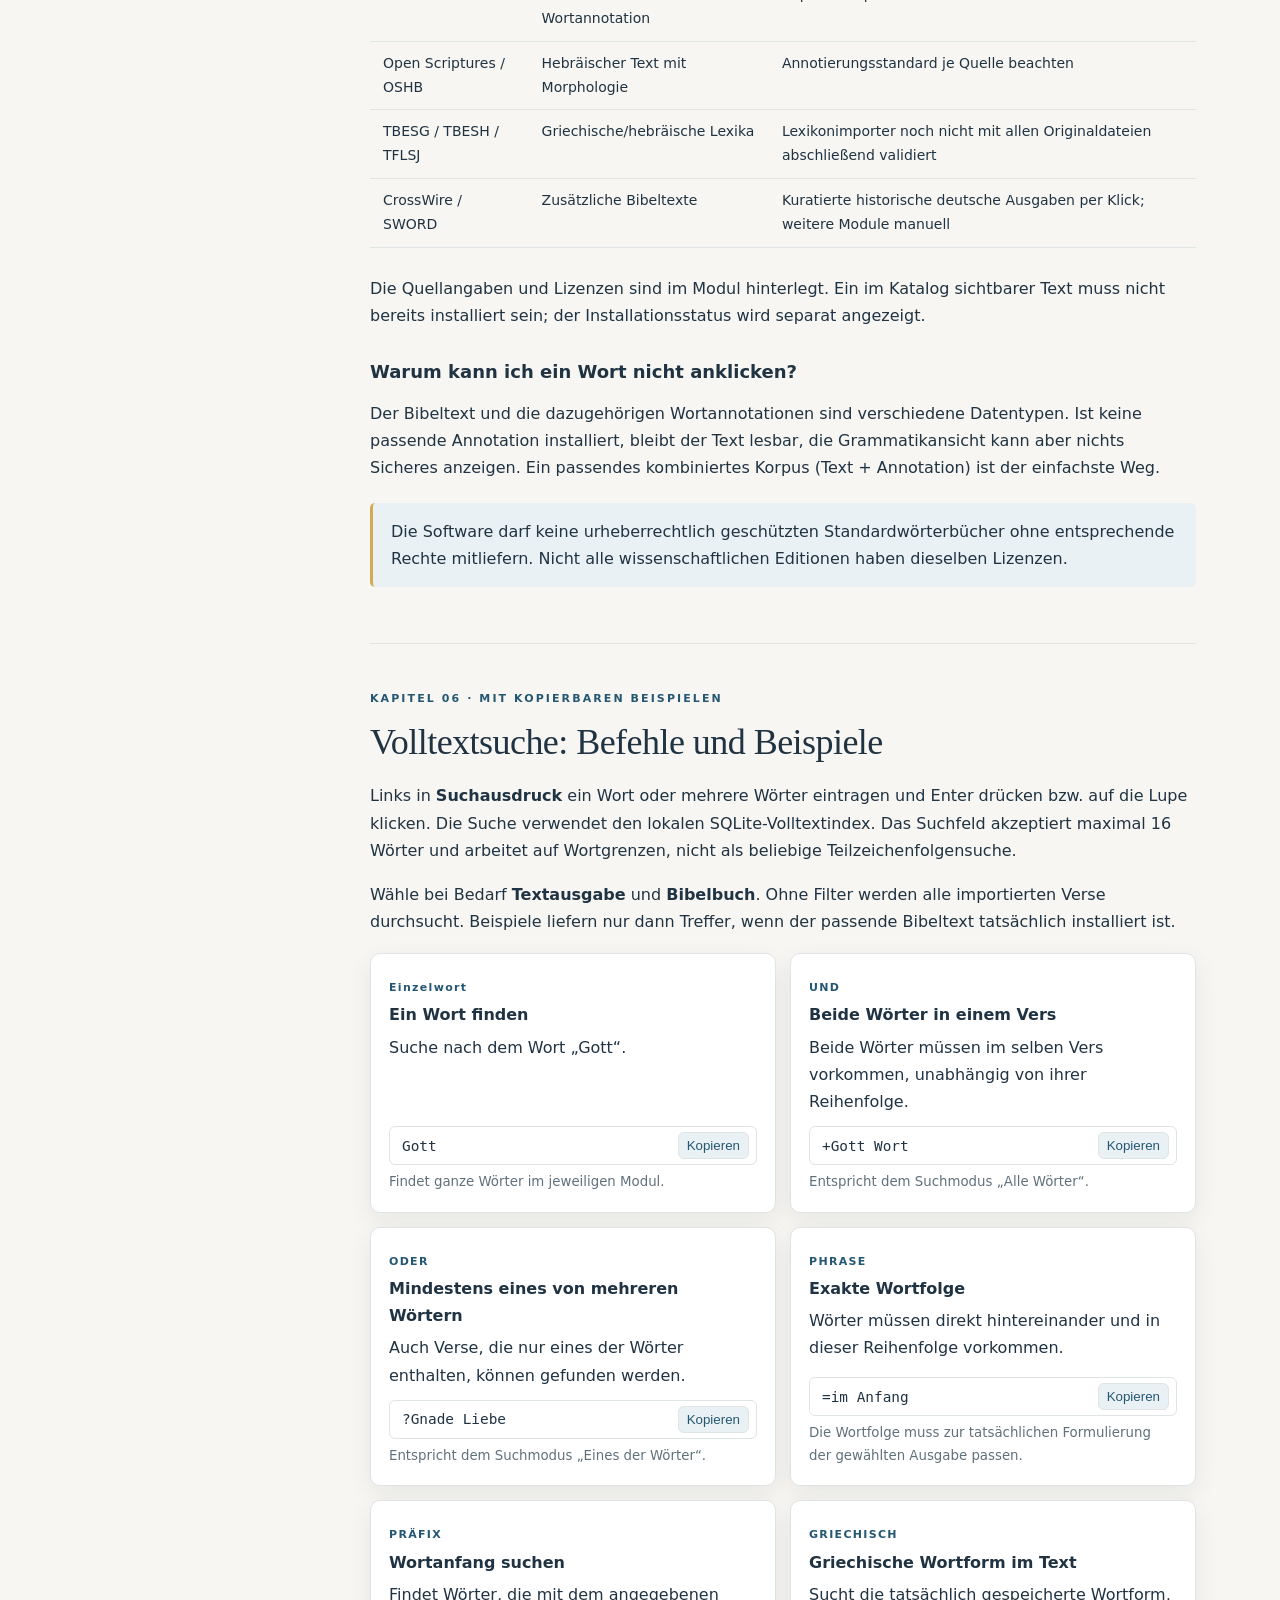
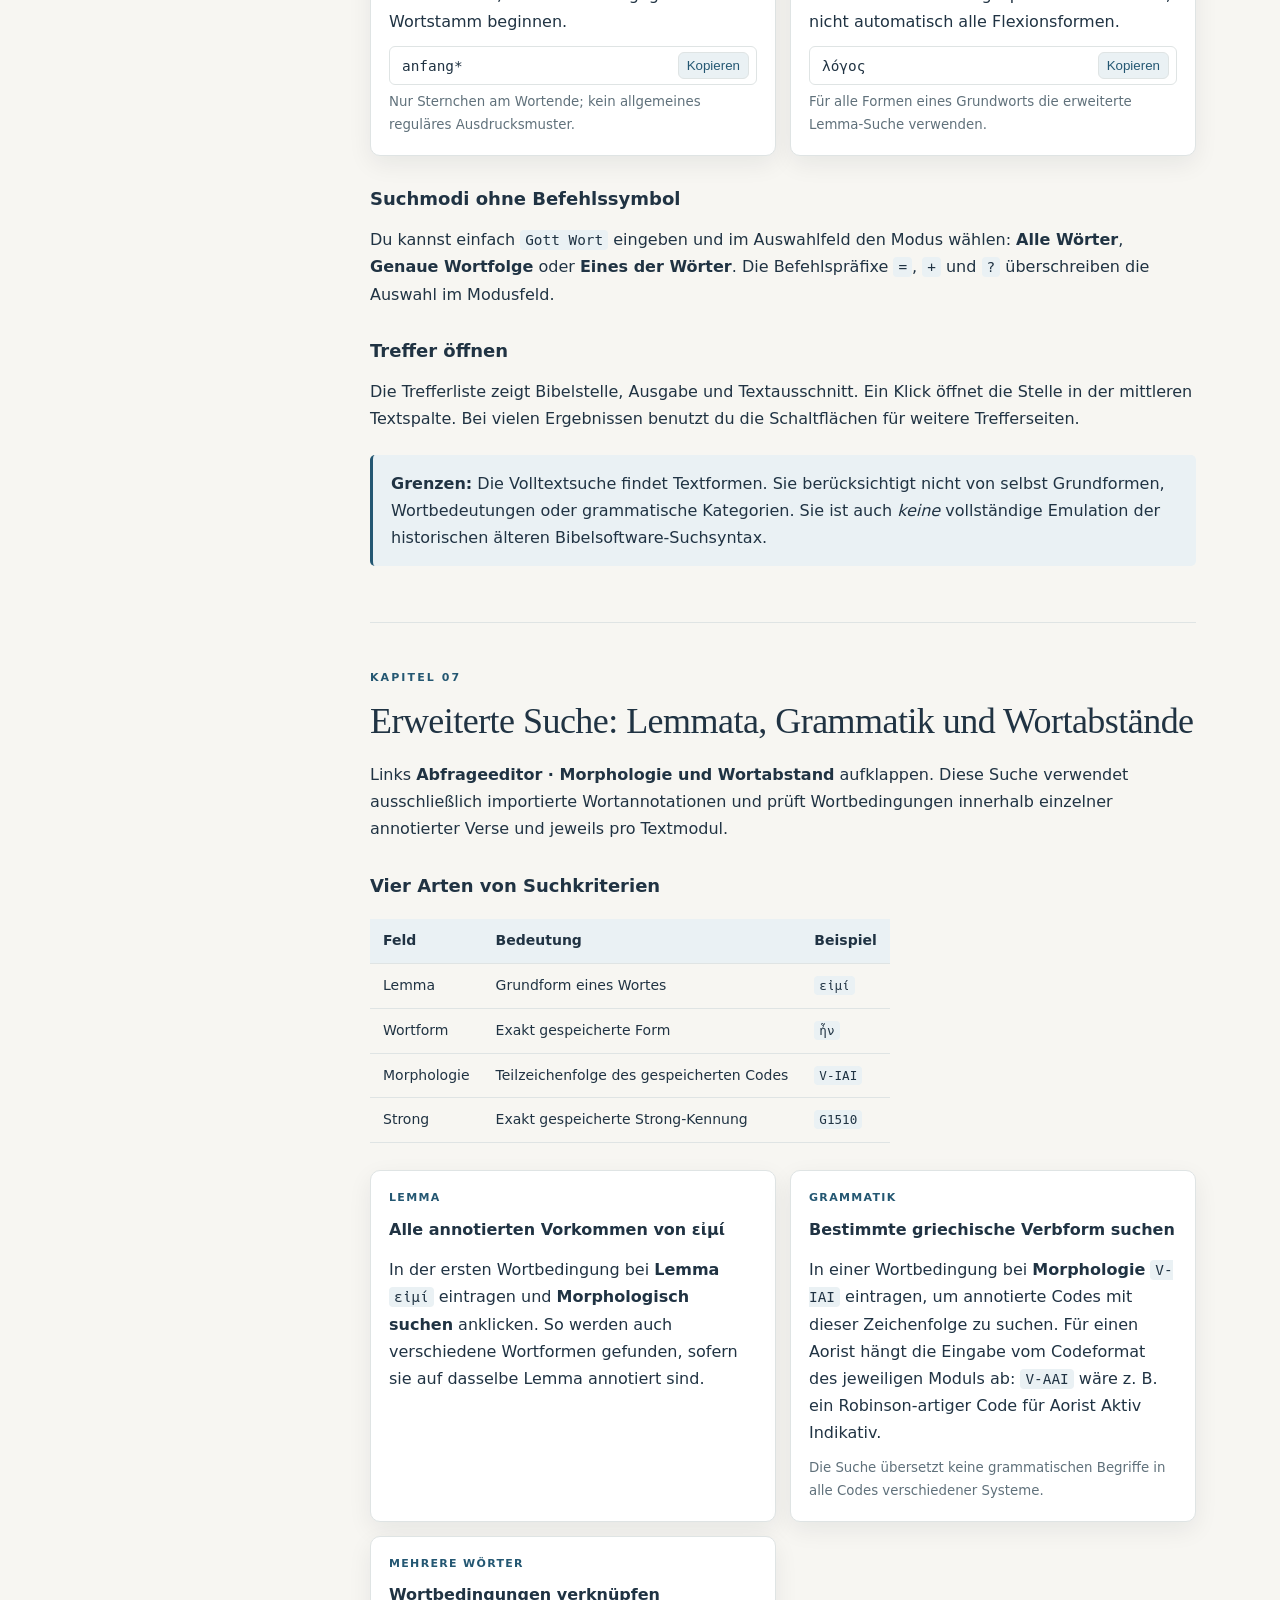
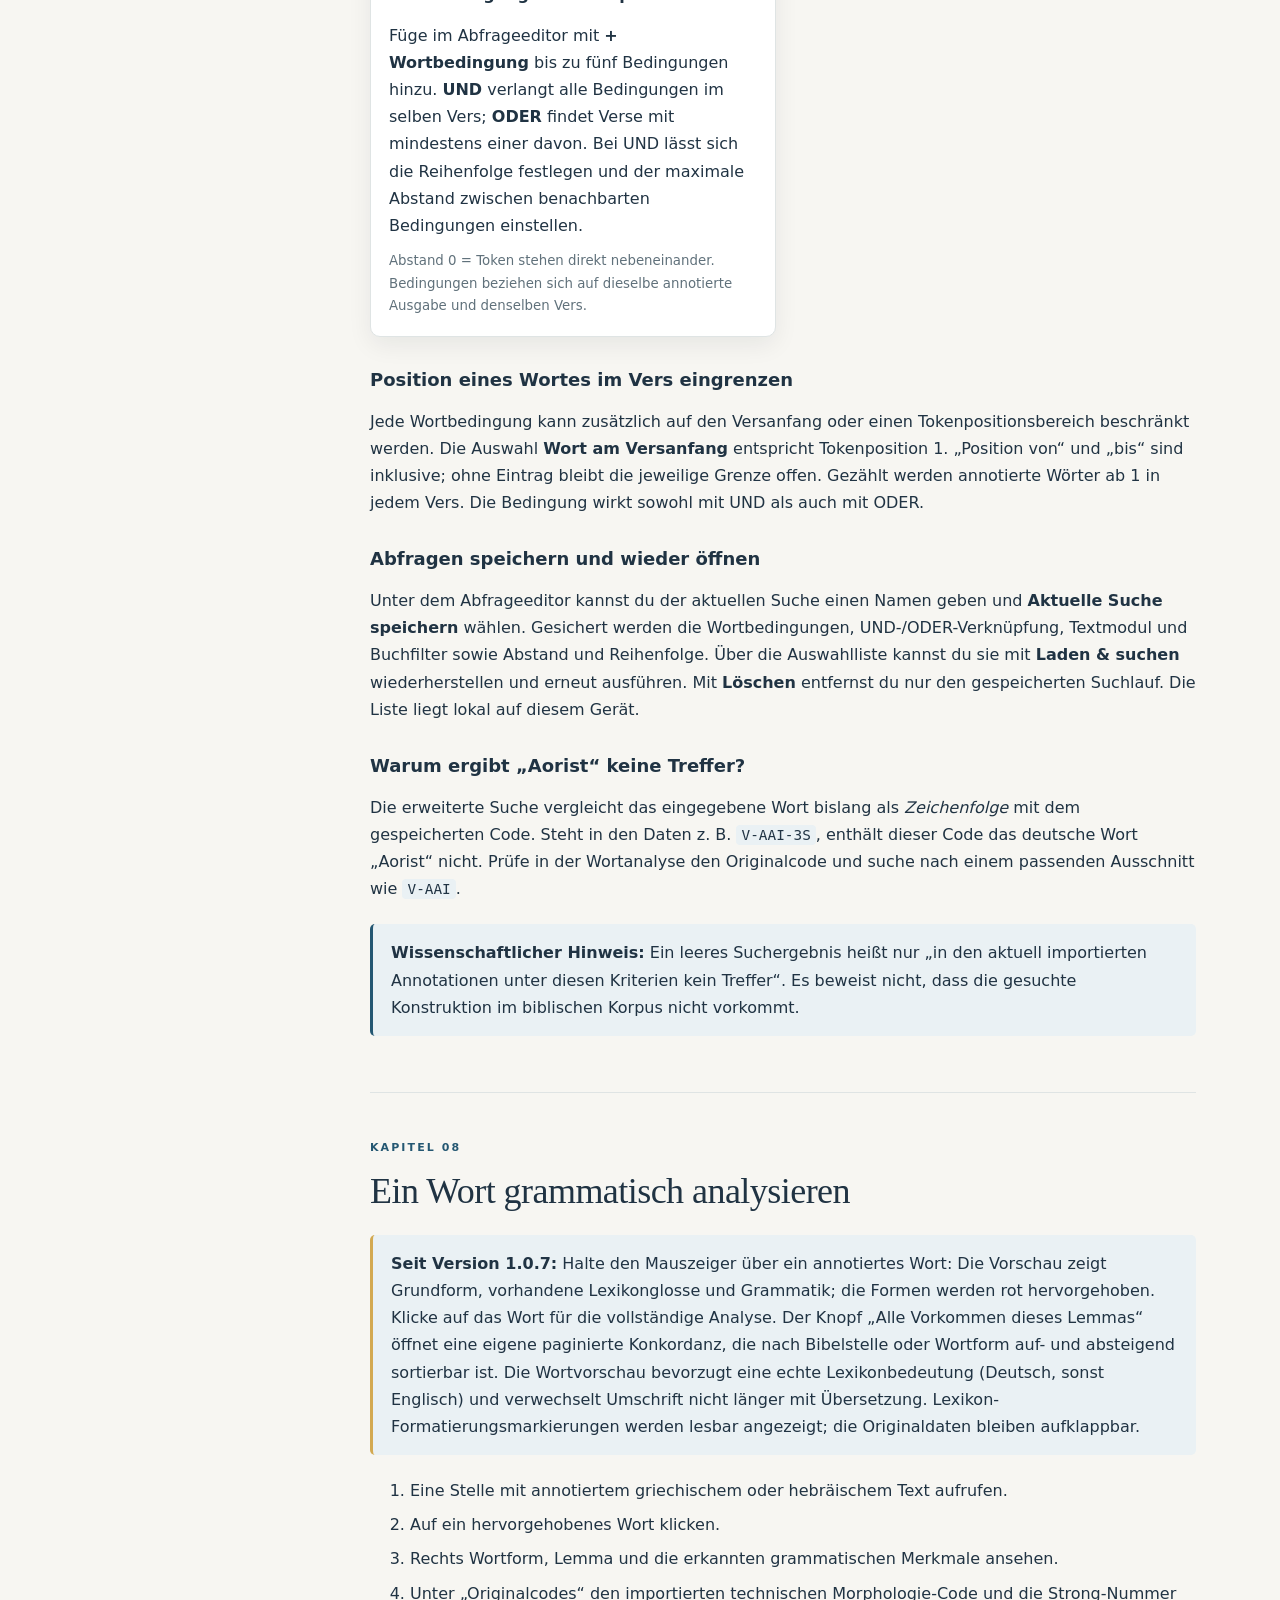
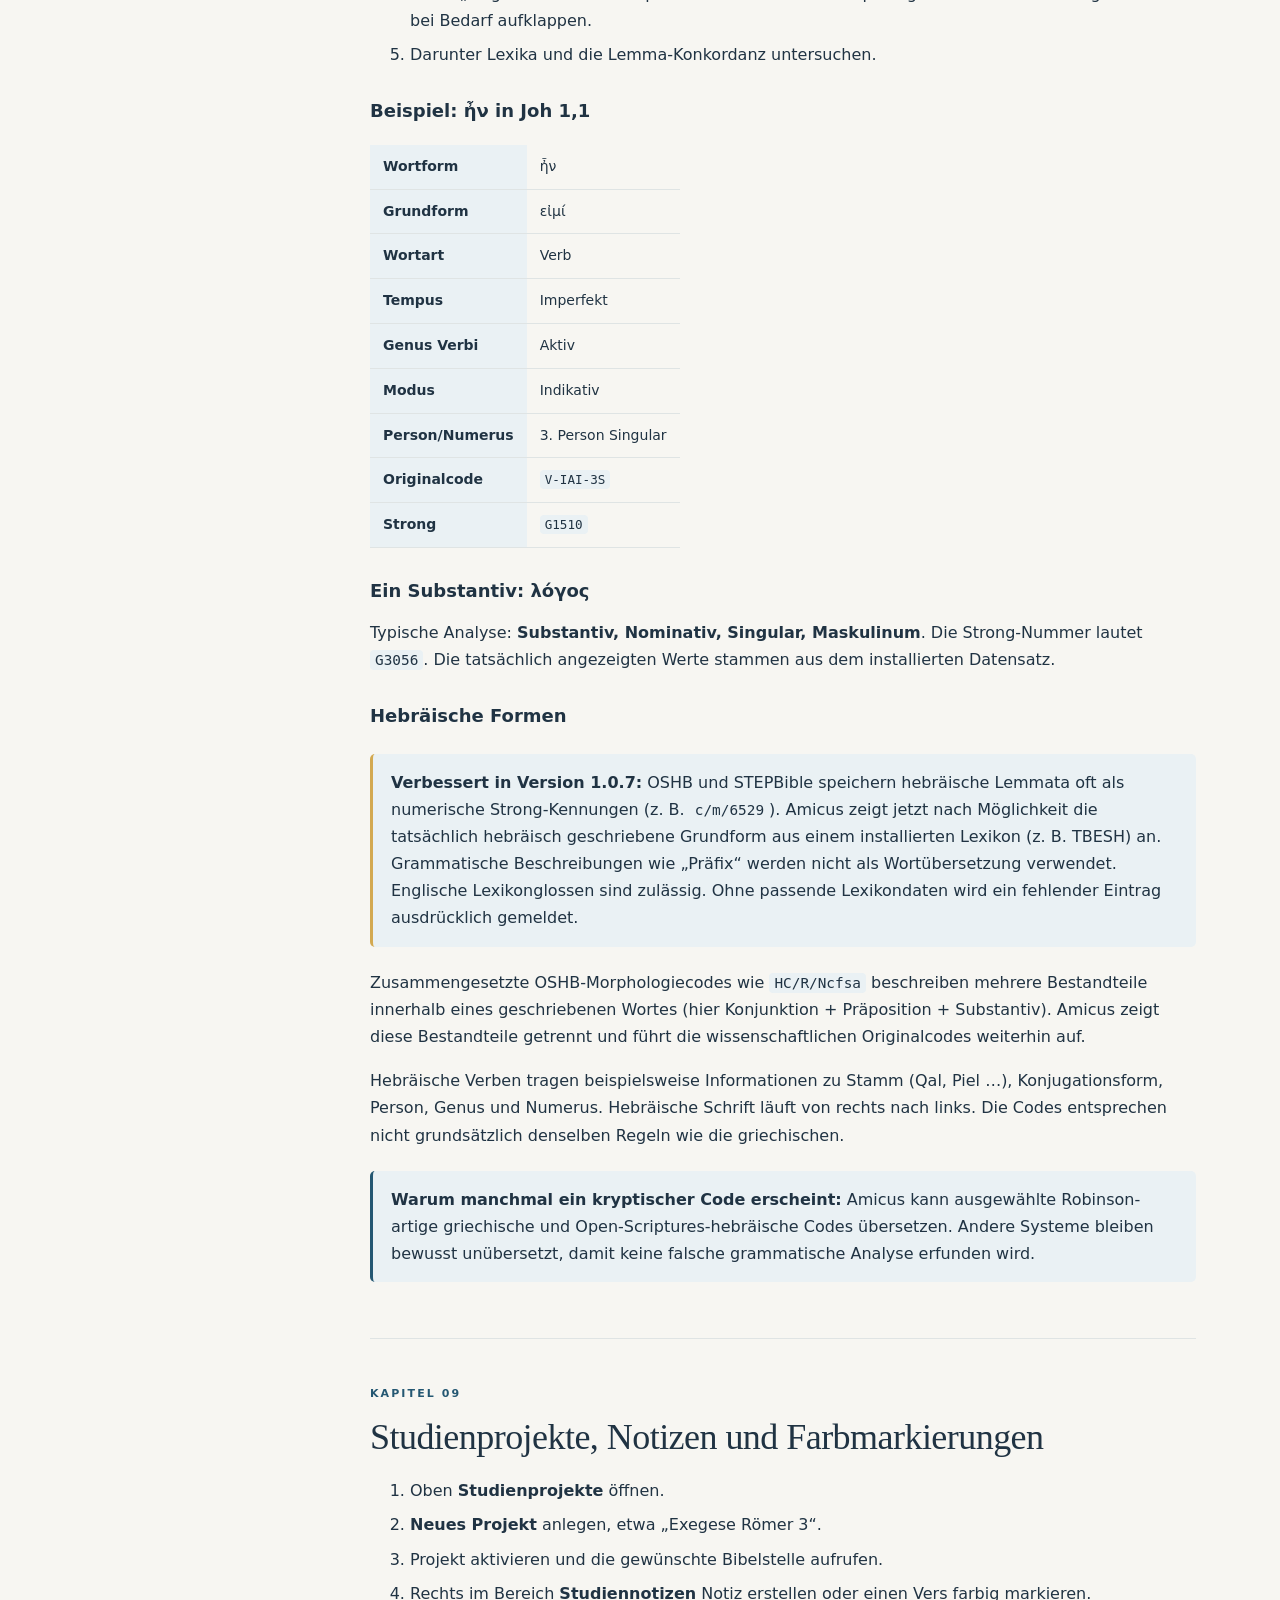
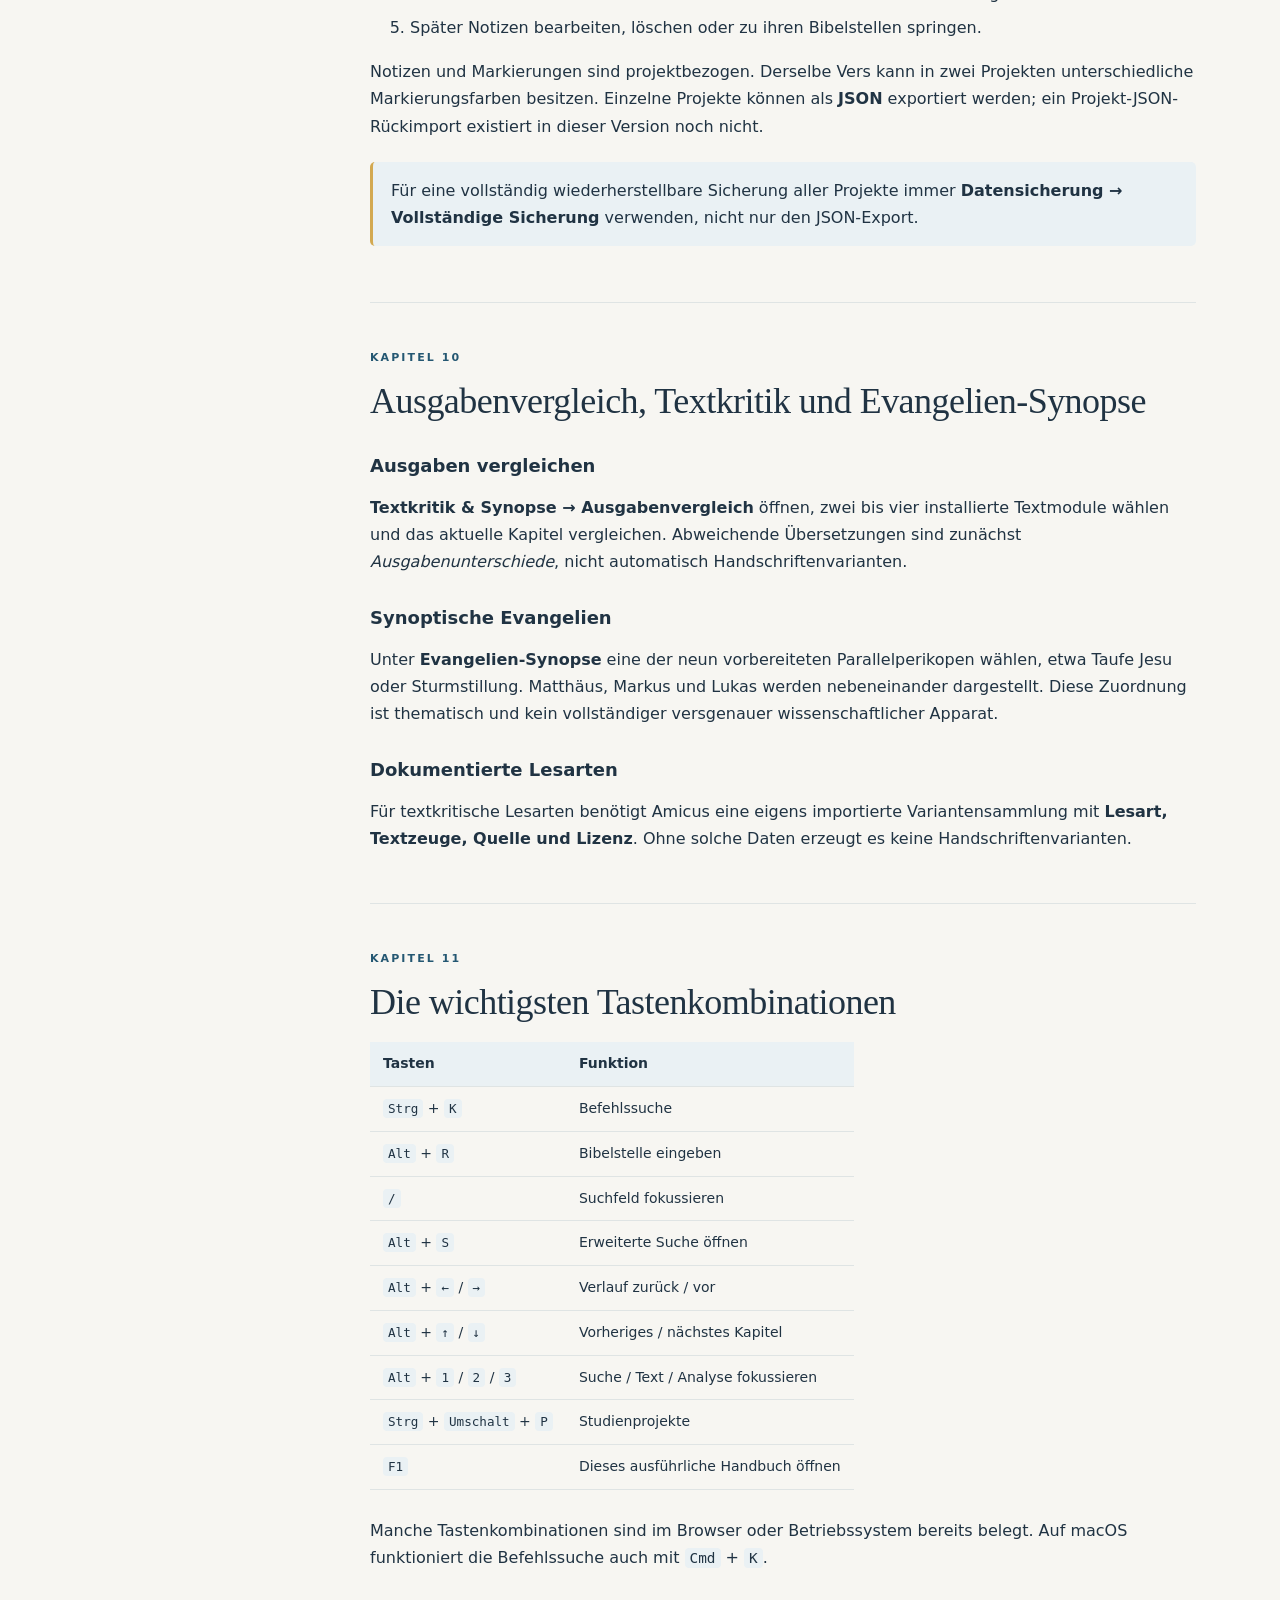
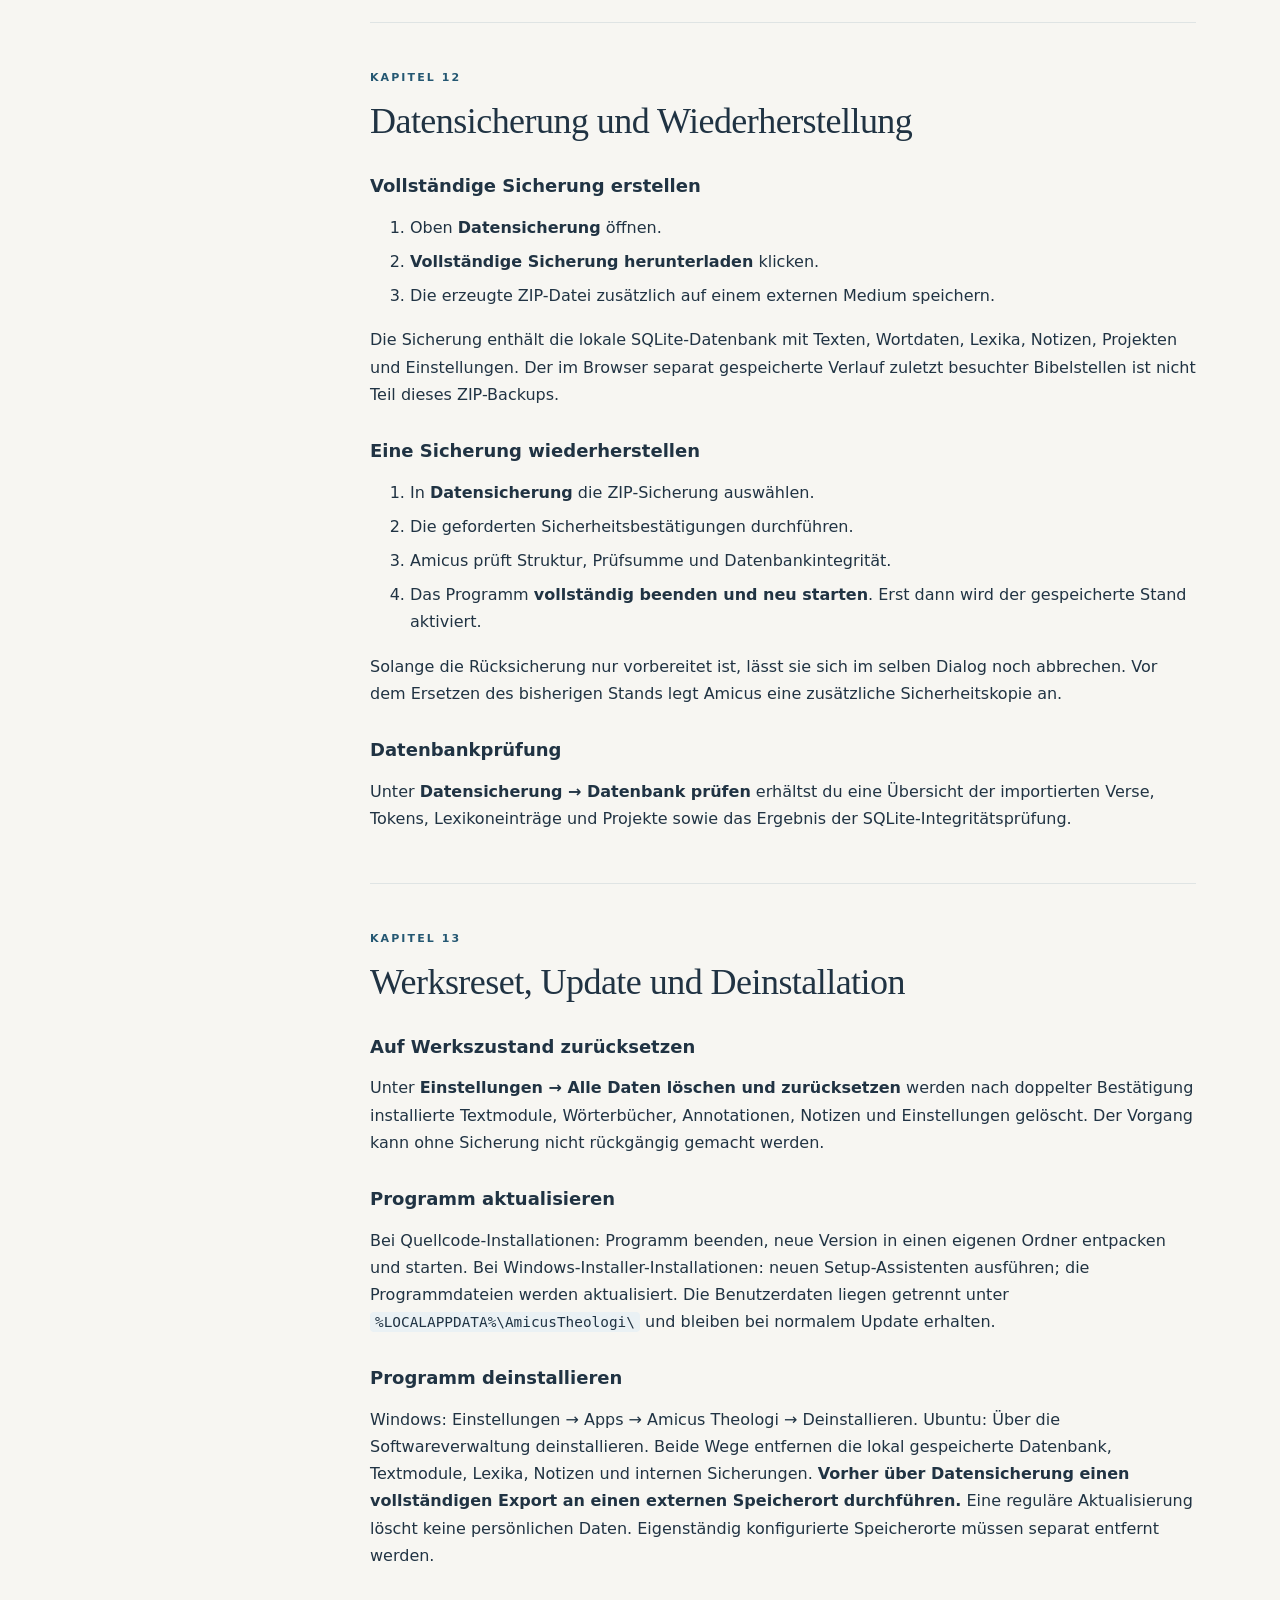
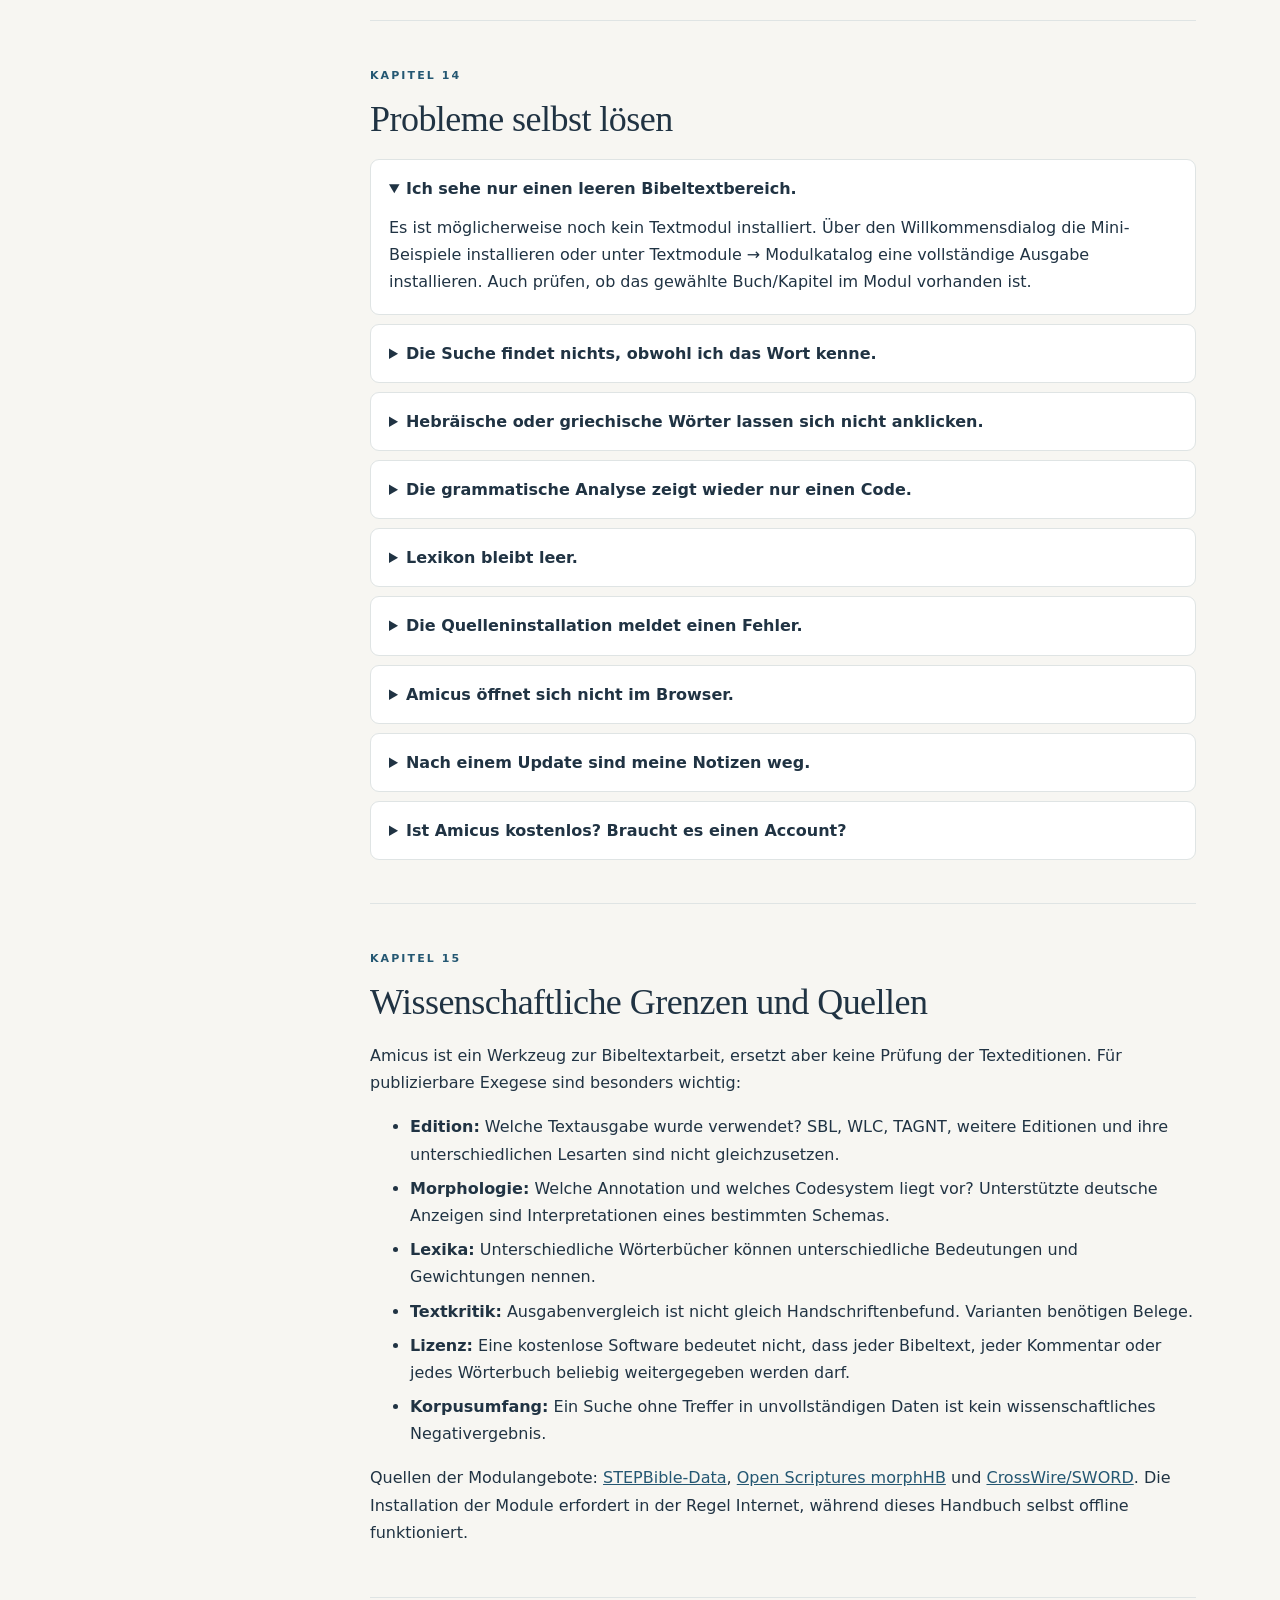
==== commit 88c242b8: "v1.3.1 Version 1.3.1 ergänzt Positionsfilter je Wortbedingung – Versanfang (Token 1) oder einen inkl" ====
--- a/ANLEITUNG.html
+++ b/ANLEITUNG.html
@@ -35,7 +35,7 @@
 </div><h3>Suchmodi ohne Befehlssymbol</h3><p>Du kannst einfach <code>Gott Wort</code> eingeben und im Auswahlfeld den Modus wählen: <b>Alle Wörter</b>, <b>Genaue Wortfolge</b> oder <b>Eines der Wörter</b>. Die Befehlspräfixe <code>=</code>, <code>+</code> und <code>?</code> überschreiben die Auswahl im Modusfeld.</p><h3>Treffer öffnen</h3><p>Die Trefferliste zeigt Bibelstelle, Ausgabe und Textausschnitt. Ein Klick öffnet die Stelle in der mittleren Textspalte. Bei vielen Ergebnissen benutzt du die Schaltflächen für weitere Trefferseiten.</p><div class="notice"><strong>Grenzen:</strong> Die Volltextsuche findet Textformen. Sie berücksichtigt nicht von selbst Grundformen, Wortbedeutungen oder grammatische Kategorien. Sie ist auch <em>keine</em> vollständige Emulation der historischen älteren Bibelsoftware-Suchsyntax.</div></section>
 <section class="help-chapter" id="suche-erweitert"><p class="eyebrow">KAPITEL 07</p><h2>Erweiterte Suche: Lemmata, Grammatik und Wortabstände</h2><p>Links <strong>Abfrageeditor · Morphologie und Wortabstand</strong> aufklappen. Diese Suche verwendet ausschließlich importierte Wortannotationen und prüft Wortbedingungen innerhalb einzelner annotierter Verse und jeweils pro Textmodul.</p><h3>Vier Arten von Suchkriterien</h3><table><thead><tr><th>Feld</th><th>Bedeutung</th><th>Beispiel</th></tr></thead><tbody><tr><td>Lemma</td><td>Grundform eines Wortes</td><td><code>εἰμί</code></td></tr><tr><td>Wortform</td><td>Exakt gespeicherte Form</td><td><code>ἦν</code></td></tr><tr><td>Morphologie</td><td>Teilzeichenfolge des gespeicherten Codes</td><td><code>V-IAI</code></td></tr><tr><td>Strong</td><td>Exakt gespeicherte Strong-Kennung</td><td><code>G1510</code></td></tr></tbody></table>
 <div class="example-list"><article class="example"><span class="tag">LEMMA</span><h3>Alle annotierten Vorkommen von εἰμί</h3><p>In der ersten Wortbedingung bei <strong>Lemma</strong> <code>εἰμί</code> eintragen und <strong>Morphologisch suchen</strong> anklicken. So werden auch verschiedene Wortformen gefunden, sofern sie auf dasselbe Lemma annotiert sind.</p></article><article class="example"><span class="tag">GRAMMATIK</span><h3>Bestimmte griechische Verbform suchen</h3><p>In einer Wortbedingung bei <strong>Morphologie</strong> <code>V-IAI</code> eintragen, um annotierte Codes mit dieser Zeichenfolge zu suchen. Für einen Aorist hängt die Eingabe vom Codeformat des jeweiligen Moduls ab: <code>V-AAI</code> wäre z. B. ein Robinson-artiger Code für Aorist Aktiv Indikativ.</p><small>Die Suche übersetzt keine grammatischen Begriffe in alle Codes verschiedener Systeme.</small></article><article class="example"><span class="tag">MEHRERE WÖRTER</span><h3>Wortbedingungen verknüpfen</h3><p>Füge im Abfrageeditor mit <strong>+ Wortbedingung</strong> bis zu fünf Bedingungen hinzu. <strong>UND</strong> verlangt alle Bedingungen im selben Vers; <strong>ODER</strong> findet Verse mit mindestens einer davon. Bei UND lässt sich die Reihenfolge festlegen und der maximale Abstand zwischen benachbarten Bedingungen einstellen.</p><small>Abstand 0 = Token stehen direkt nebeneinander. Bedingungen beziehen sich auf dieselbe annotierte Ausgabe und denselben Vers.</small></article></div>
-<h3>Warum ergibt „Aorist“ keine Treffer?</h3><p>Die erweiterte Suche vergleicht das eingegebene Wort bislang als <em>Zeichenfolge</em> mit dem gespeicherten Code. Steht in den Daten z. B. <code>V-AAI-3S</code>, enthält dieser Code das deutsche Wort „Aorist“ nicht. Prüfe in der Wortanalyse den Originalcode und suche nach einem passenden Ausschnitt wie <code>V-AAI</code>.</p><div class="notice"><strong>Wissenschaftlicher Hinweis:</strong> Ein leeres Suchergebnis heißt nur „in den aktuell importierten Annotationen unter diesen Kriterien kein Treffer“. Es beweist nicht, dass die gesuchte Konstruktion im biblischen Korpus nicht vorkommt.</div></section>
+<h3>Position eines Wortes im Vers eingrenzen</h3><p>Jede Wortbedingung kann zusätzlich auf den Versanfang oder einen Tokenpositionsbereich beschränkt werden. Die Auswahl <strong>Wort am Versanfang</strong> entspricht Tokenposition 1. „Position von“ und „bis“ sind inklusive; ohne Eintrag bleibt die jeweilige Grenze offen. Gezählt werden annotierte Wörter ab 1 in jedem Vers. Die Bedingung wirkt sowohl mit UND als auch mit ODER.</p><h3>Abfragen speichern und wieder öffnen</h3><p>Unter dem Abfrageeditor kannst du der aktuellen Suche einen Namen geben und <strong>Aktuelle Suche speichern</strong> wählen. Gesichert werden die Wortbedingungen, UND-/ODER-Verknüpfung, Textmodul und Buchfilter sowie Abstand und Reihenfolge. Über die Auswahlliste kannst du sie mit <strong>Laden &amp; suchen</strong> wiederherstellen und erneut ausführen. Mit <strong>Löschen</strong> entfernst du nur den gespeicherten Suchlauf. Die Liste liegt lokal auf diesem Gerät.</p><h3>Warum ergibt „Aorist“ keine Treffer?</h3><p>Die erweiterte Suche vergleicht das eingegebene Wort bislang als <em>Zeichenfolge</em> mit dem gespeicherten Code. Steht in den Daten z. B. <code>V-AAI-3S</code>, enthält dieser Code das deutsche Wort „Aorist“ nicht. Prüfe in der Wortanalyse den Originalcode und suche nach einem passenden Ausschnitt wie <code>V-AAI</code>.</p><div class="notice"><strong>Wissenschaftlicher Hinweis:</strong> Ein leeres Suchergebnis heißt nur „in den aktuell importierten Annotationen unter diesen Kriterien kein Treffer“. Es beweist nicht, dass die gesuchte Konstruktion im biblischen Korpus nicht vorkommt.</div></section>
 <section class="help-chapter" id="morphologie"><p class="eyebrow">KAPITEL 08</p><h2>Ein Wort grammatisch analysieren</h2><div class="tip"><strong>Seit Version 1.0.7:</strong> Halte den Mauszeiger über ein annotiertes Wort: Die Vorschau zeigt Grundform, vorhandene Lexikonglosse und Grammatik; die Formen werden rot hervorgehoben. Klicke auf das Wort für die vollständige Analyse. Der Knopf „Alle Vorkommen dieses Lemmas“ öffnet eine eigene paginierte Konkordanz, die nach Bibelstelle oder Wortform auf- und absteigend sortierbar ist. Die Wortvorschau bevorzugt eine echte Lexikonbedeutung (Deutsch, sonst Englisch) und verwechselt Umschrift nicht länger mit Übersetzung. Lexikon-Formatierungsmarkierungen werden lesbar angezeigt; die Originaldaten bleiben aufklappbar.</div><ol><li>Eine Stelle mit annotiertem griechischem oder hebräischem Text aufrufen.</li><li>Auf ein hervorgehobenes Wort klicken.</li><li>Rechts Wortform, Lemma und die erkannten grammatischen Merkmale ansehen.</li><li>Unter „Originalcodes“ den importierten technischen Morphologie-Code und die Strong-Nummer bei Bedarf aufklappen.</li><li>Darunter Lexika und die Lemma-Konkordanz untersuchen.</li></ol><h3>Beispiel: <span lang="grc">ἦν</span> in Joh 1,1</h3><table><tbody><tr><th>Wortform</th><td lang="grc">ἦν</td></tr><tr><th>Grundform</th><td lang="grc">εἰμί</td></tr><tr><th>Wortart</th><td>Verb</td></tr><tr><th>Tempus</th><td>Imperfekt</td></tr><tr><th>Genus Verbi</th><td>Aktiv</td></tr><tr><th>Modus</th><td>Indikativ</td></tr><tr><th>Person/Numerus</th><td>3. Person Singular</td></tr><tr><th>Originalcode</th><td><code>V-IAI-3S</code></td></tr><tr><th>Strong</th><td><code>G1510</code></td></tr></tbody></table><h3>Ein Substantiv: <span lang="grc">λόγος</span></h3><p>Typische Analyse: <b>Substantiv, Nominativ, Singular, Maskulinum</b>. Die Strong-Nummer lautet <code>G3056</code>. Die tatsächlich angezeigten Werte stammen aus dem installierten Datensatz.</p><h3>Hebräische Formen</h3><div class="tip"><strong>Verbessert in Version 1.0.7:</strong> OSHB und STEPBible speichern hebräische Lemmata oft als numerische Strong-Kennungen (z. B. <code>c/m/6529</code>). Amicus zeigt jetzt nach Möglichkeit die tatsächlich hebräisch geschriebene Grundform aus einem installierten Lexikon (z. B. TBESH) an. Grammatische Beschreibungen wie „Präfix“ werden nicht als Wortübersetzung verwendet. Englische Lexikonglossen sind zulässig. Ohne passende Lexikondaten wird ein fehlender Eintrag ausdrücklich gemeldet.</div><p>Zusammengesetzte OSHB-Morphologiecodes wie <code>HC/R/Ncfsa</code> beschreiben mehrere Bestandteile innerhalb eines geschriebenen Wortes (hier Konjunktion + Präposition + Substantiv). Amicus zeigt diese Bestandteile getrennt und führt die wissenschaftlichen Originalcodes weiterhin auf.</p><p>Hebräische Verben tragen beispielsweise Informationen zu Stamm (Qal, Piel …), Konjugationsform, Person, Genus und Numerus. Hebräische Schrift läuft von rechts nach links. Die Codes entsprechen nicht grundsätzlich denselben Regeln wie die griechischen.</p><div class="notice"><strong>Warum manchmal ein kryptischer Code erscheint:</strong> Amicus kann ausgewählte Robinson-artige griechische und Open-Scriptures-hebräische Codes übersetzen. Andere Systeme bleiben bewusst unübersetzt, damit keine falsche grammatische Analyse erfunden wird.</div></section>
 <section class="help-chapter" id="studien"><p class="eyebrow">KAPITEL 09</p><h2>Studienprojekte, Notizen und Farbmarkierungen</h2><ol><li>Oben <strong>Studienprojekte</strong> öffnen.</li><li><strong>Neues Projekt</strong> anlegen, etwa „Exegese Römer 3“.</li><li>Projekt aktivieren und die gewünschte Bibelstelle aufrufen.</li><li>Rechts im Bereich <strong>Studiennotizen</strong> Notiz erstellen oder einen Vers farbig markieren.</li><li>Später Notizen bearbeiten, löschen oder zu ihren Bibelstellen springen.</li></ol><p>Notizen und Markierungen sind projektbezogen. Derselbe Vers kann in zwei Projekten unterschiedliche Markierungsfarben besitzen. Einzelne Projekte können als <strong>JSON</strong> exportiert werden; ein Projekt-JSON-Rückimport existiert in dieser Version noch nicht.</p><div class="tip">Für eine vollständig wiederherstellbare Sicherung aller Projekte immer <strong>Datensicherung → Vollständige Sicherung</strong> verwenden, nicht nur den JSON-Export.</div></section>
 <section class="help-chapter" id="textkritik"><p class="eyebrow">KAPITEL 10</p><h2>Ausgabenvergleich, Textkritik und Evangelien-Synopse</h2><h3>Ausgaben vergleichen</h3><p><strong>Textkritik &amp; Synopse → Ausgabenvergleich</strong> öffnen, zwei bis vier installierte Textmodule wählen und das aktuelle Kapitel vergleichen. Abweichende Übersetzungen sind zunächst <em>Ausgabenunterschiede</em>, nicht automatisch Handschriftenvarianten.</p><h3>Synoptische Evangelien</h3><p>Unter <strong>Evangelien-Synopse</strong> eine der neun vorbereiteten Parallelperikopen wählen, etwa Taufe Jesu oder Sturmstillung. Matthäus, Markus und Lukas werden nebeneinander dargestellt. Diese Zuordnung ist thematisch und kein vollständiger versgenauer wissenschaftlicher Apparat.</p><h3>Dokumentierte Lesarten</h3><p>Für textkritische Lesarten benötigt Amicus eine eigens importierte Variantensammlung mit <strong>Lesart, Textzeuge, Quelle und Lizenz</strong>. Ohne solche Daten erzeugt es keine Handschriftenvarianten.</p></section>
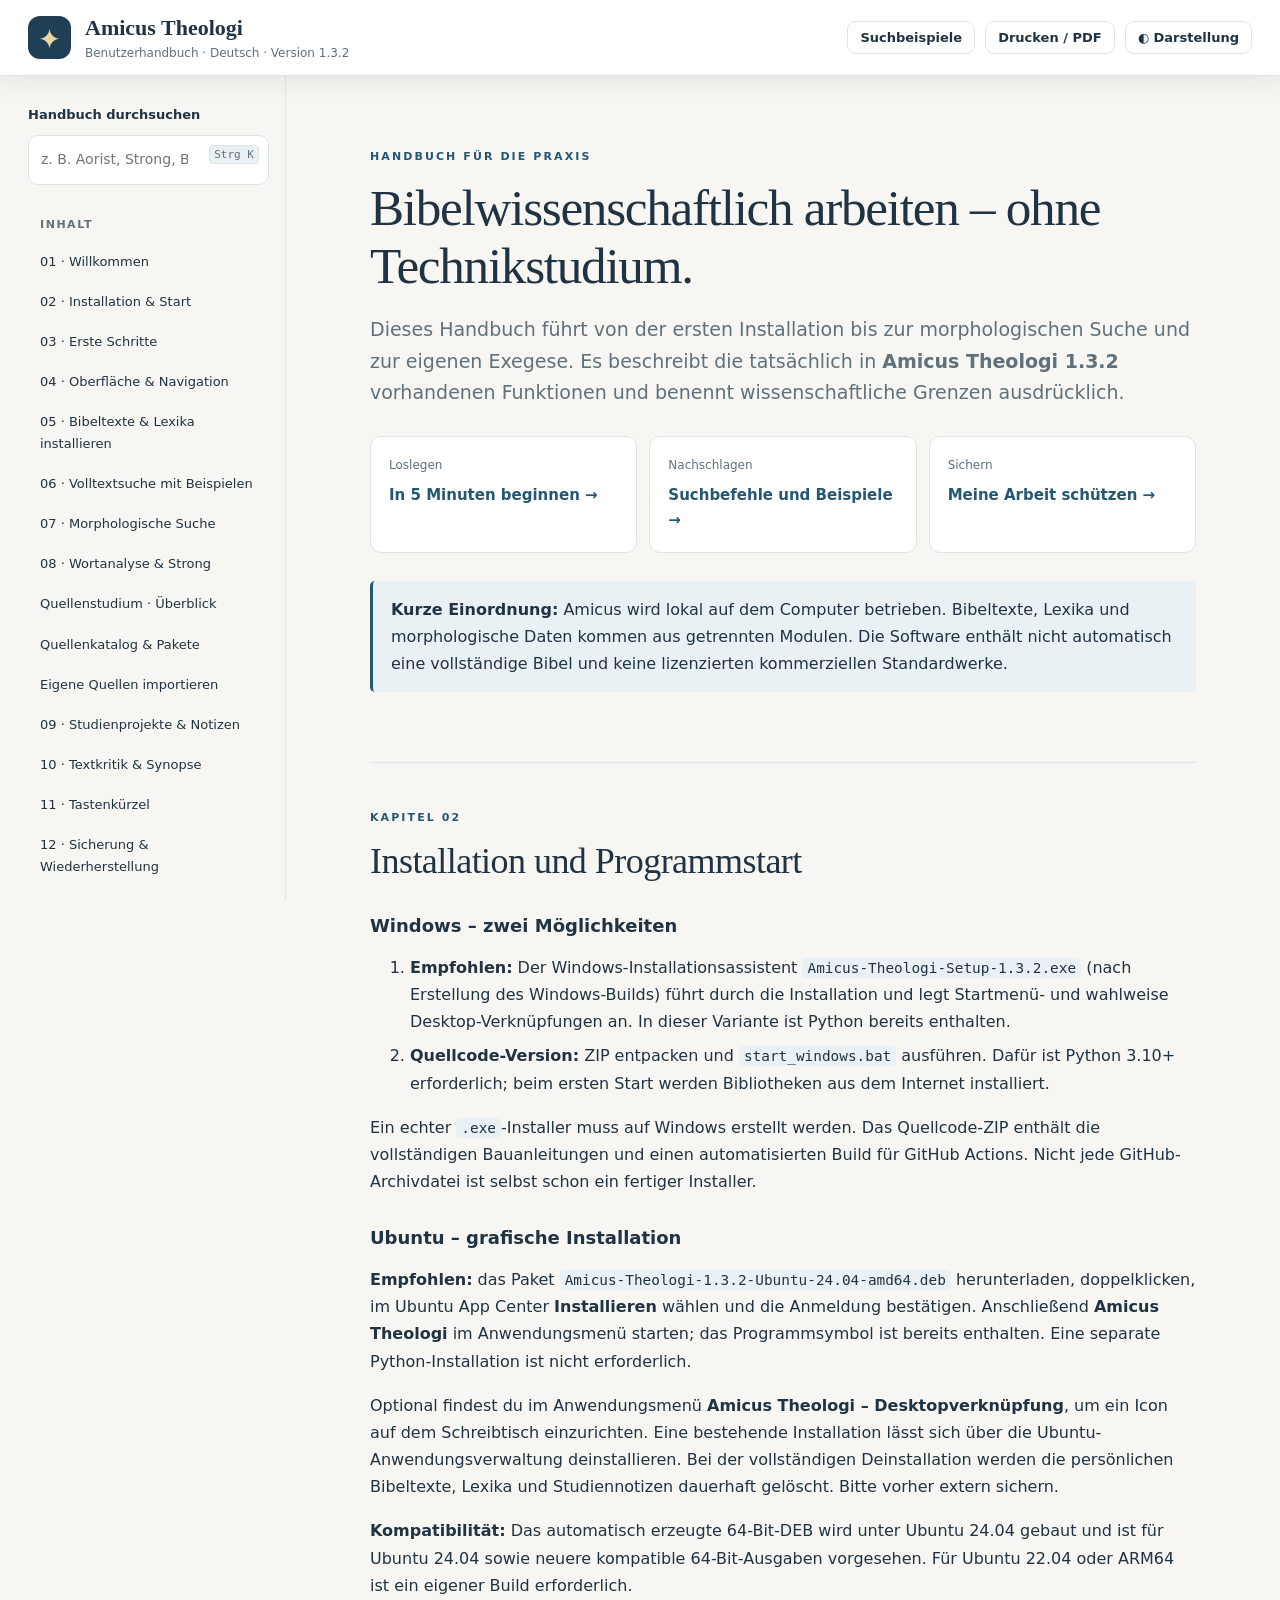
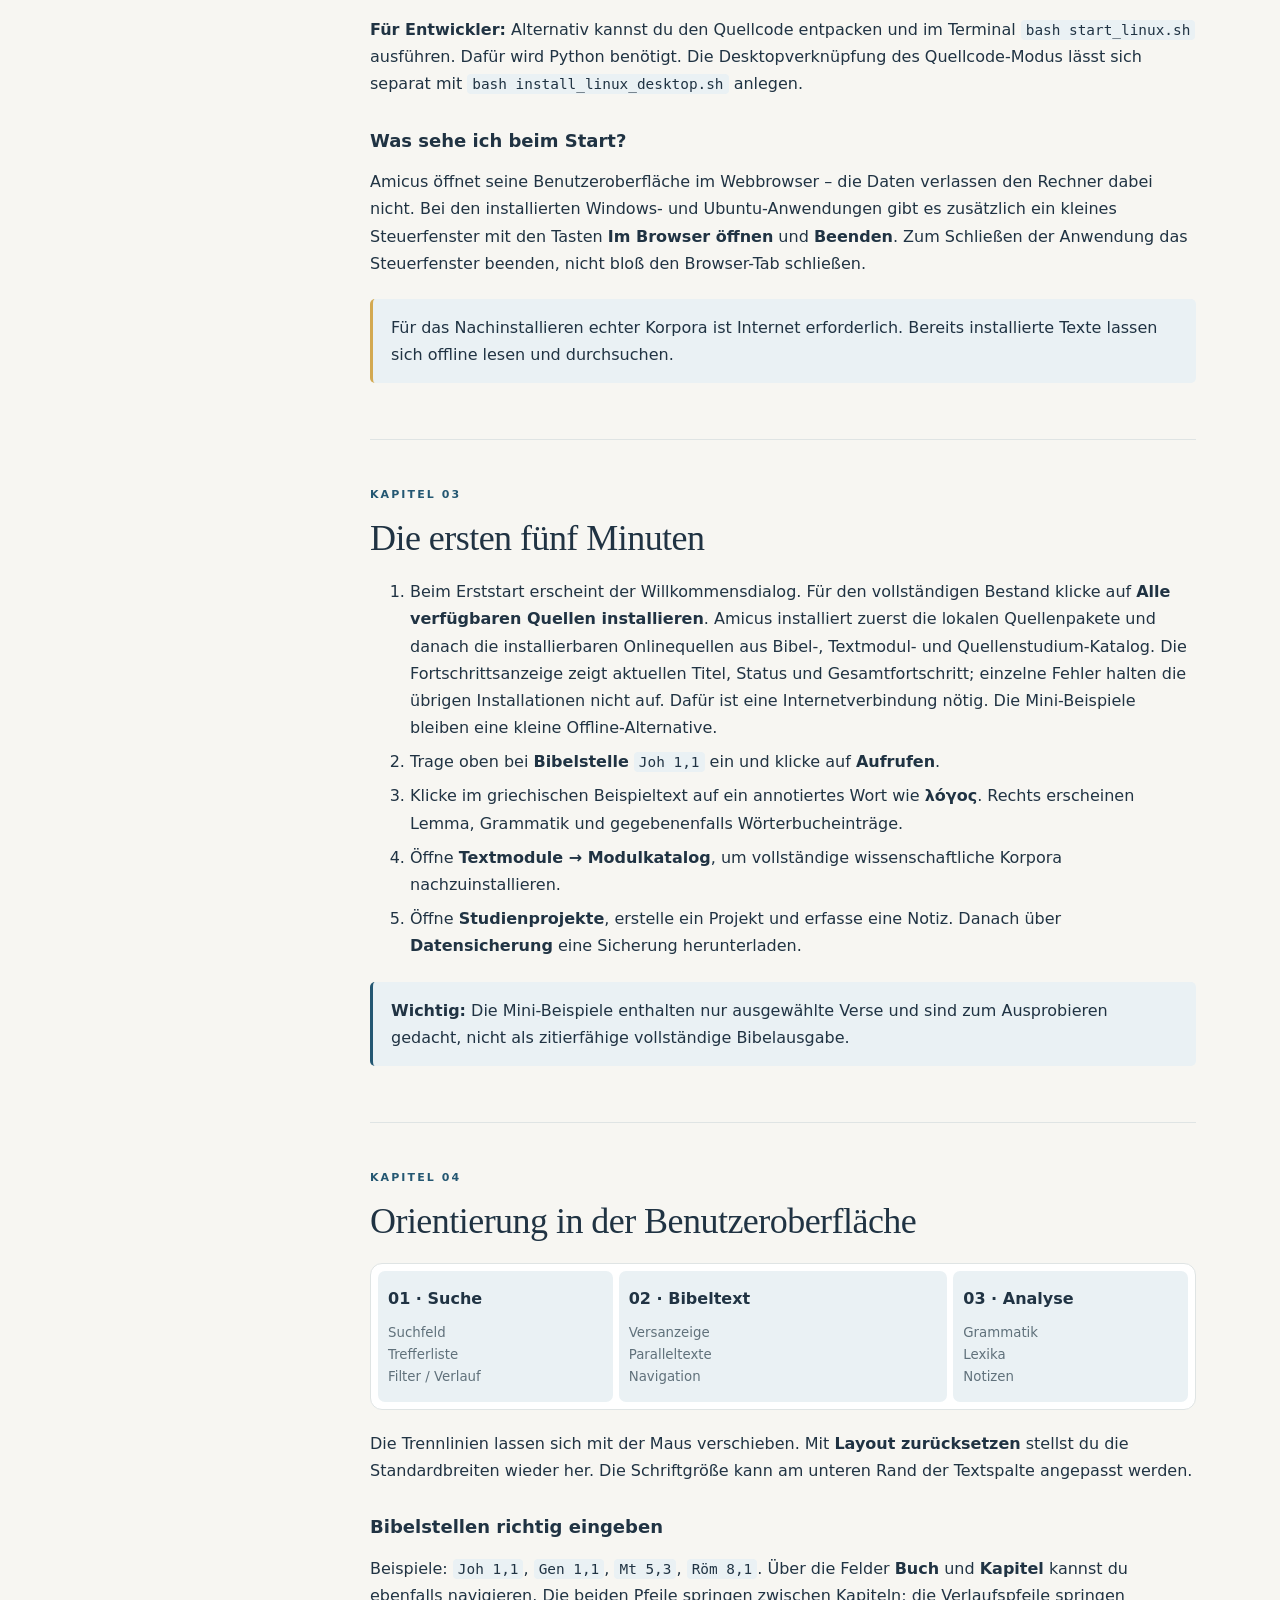
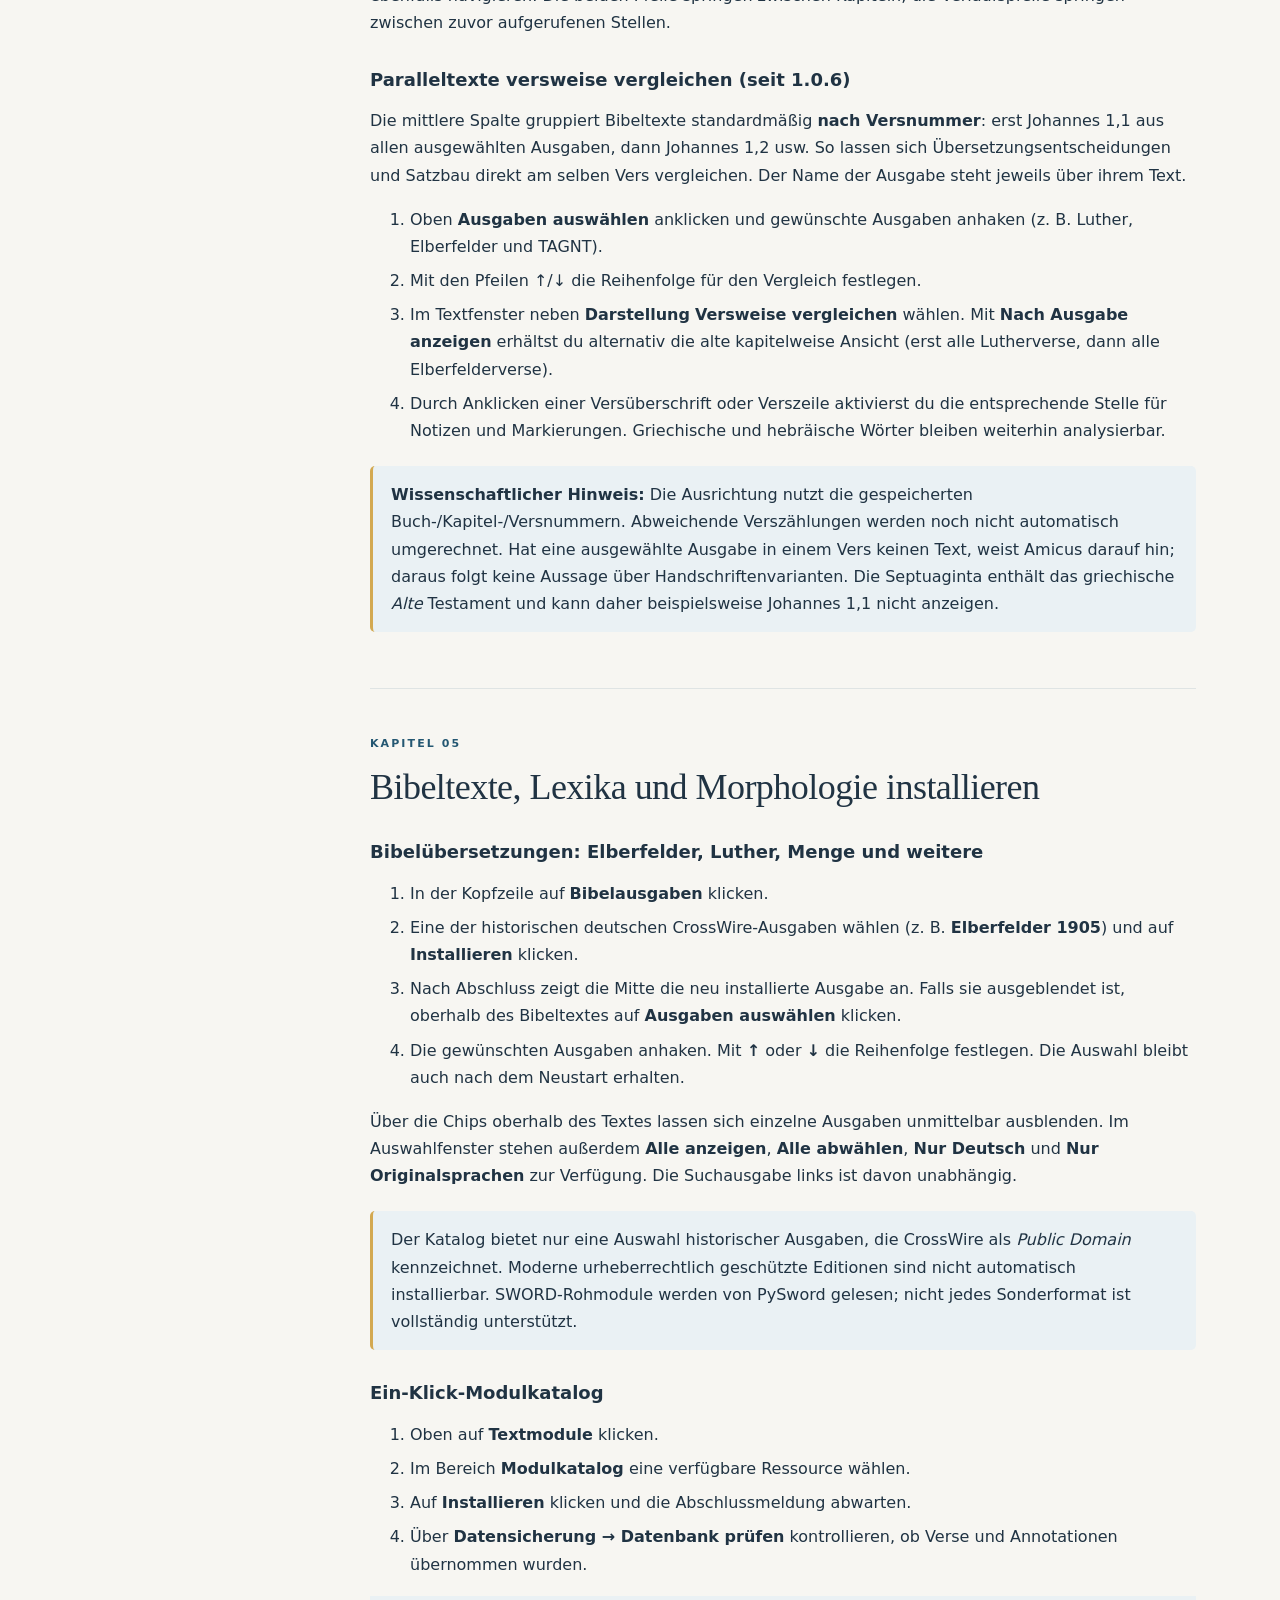
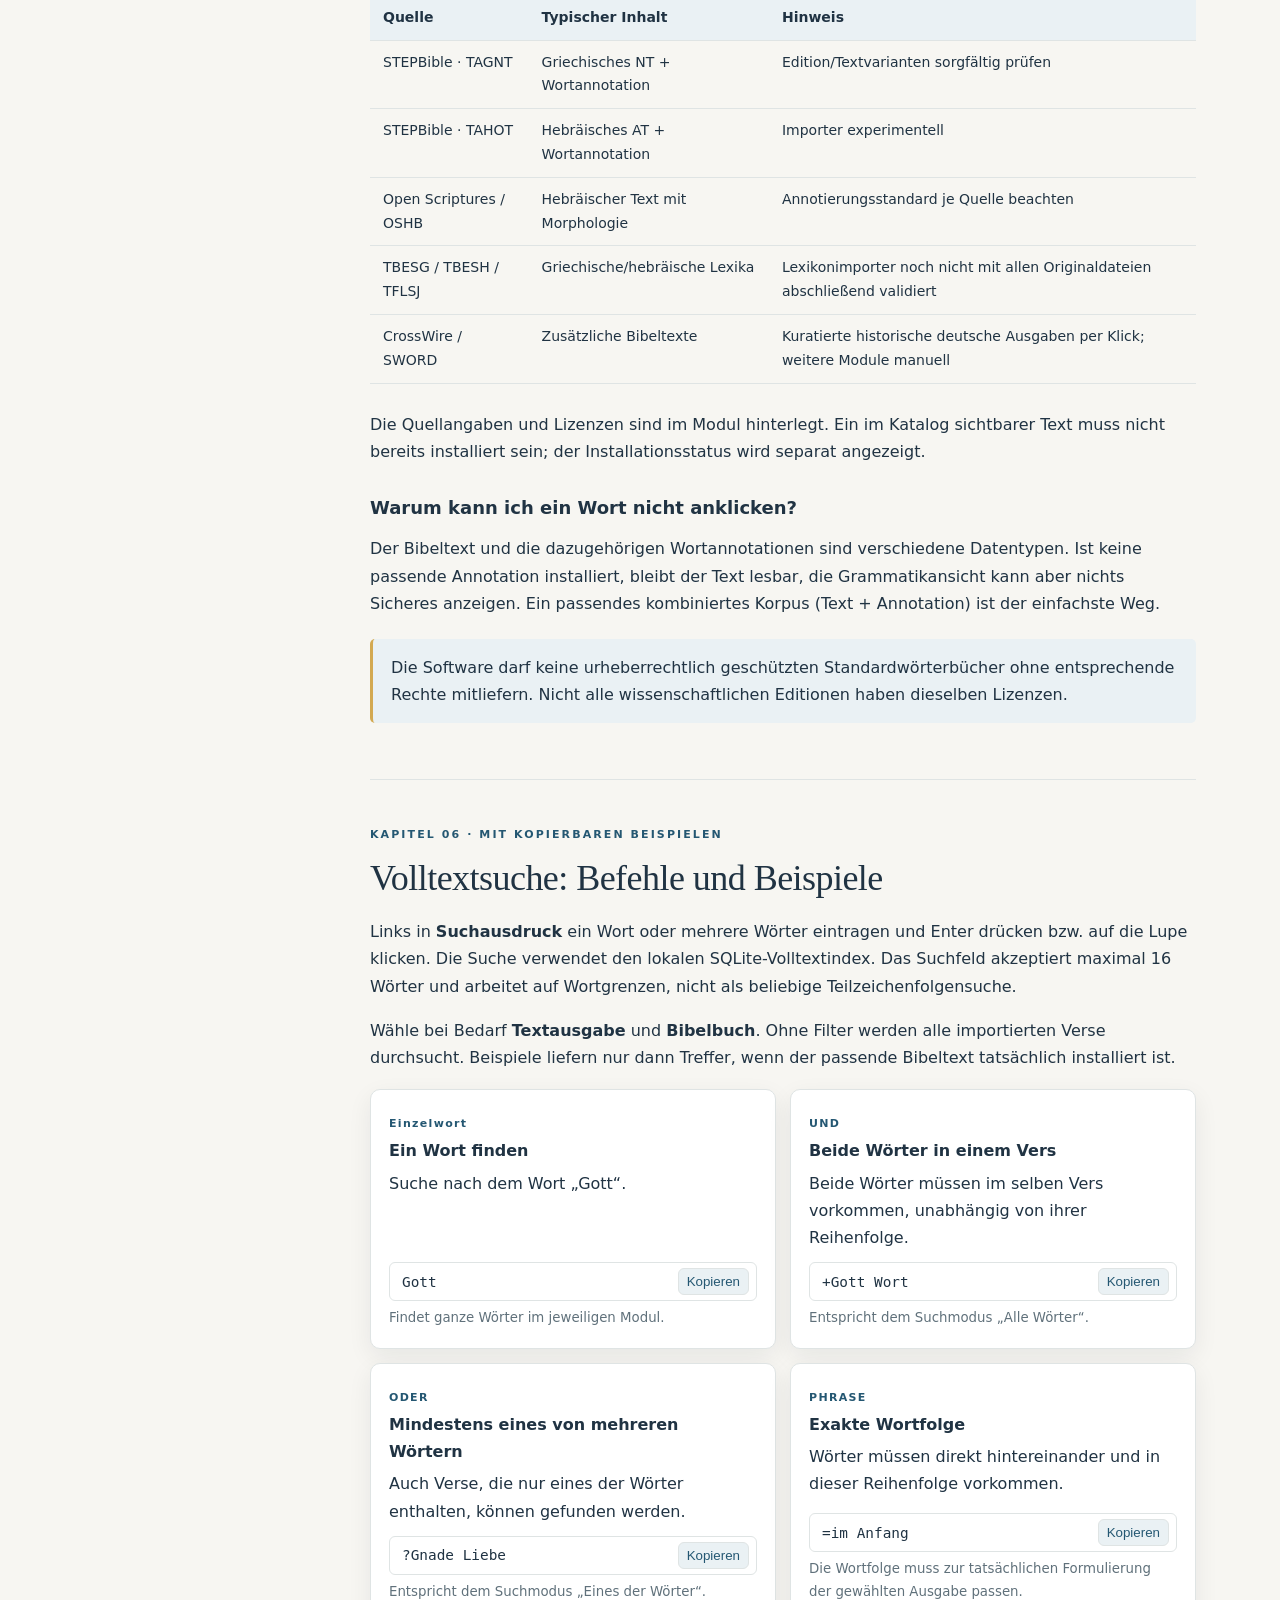
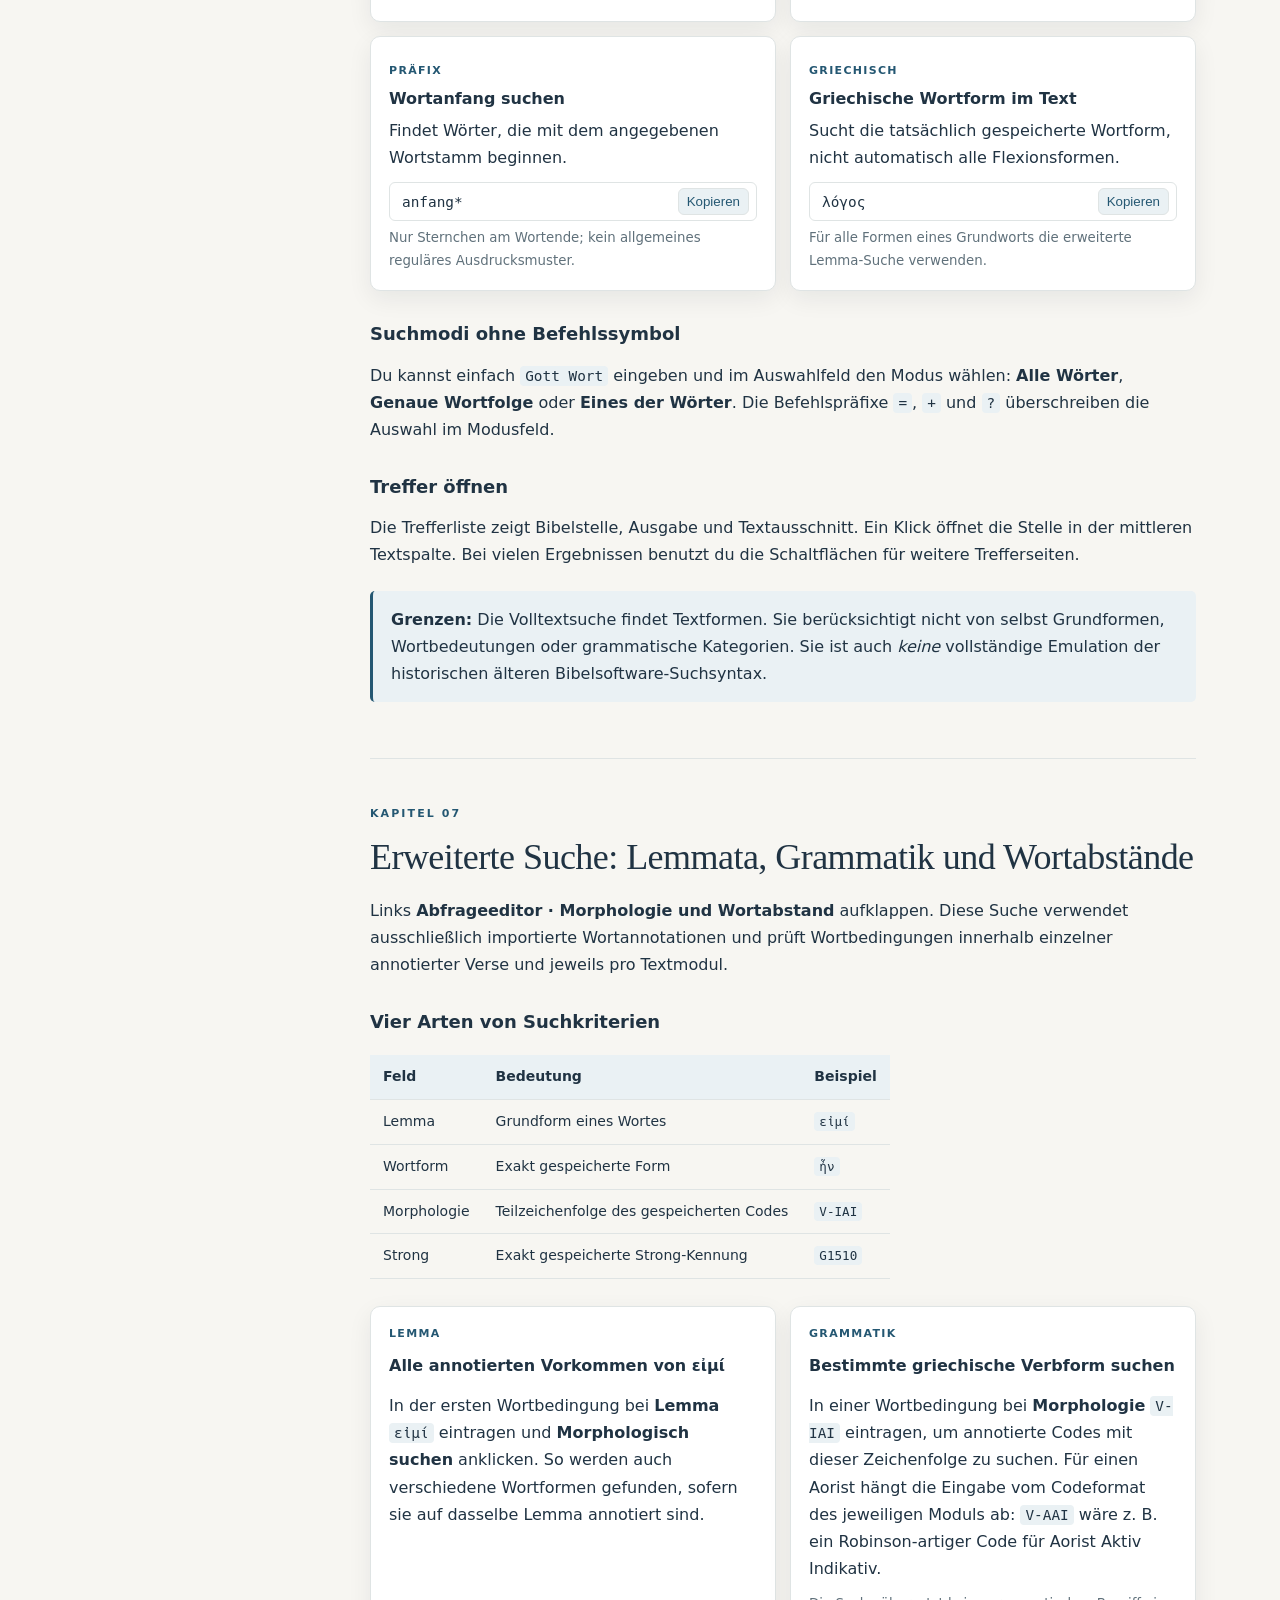
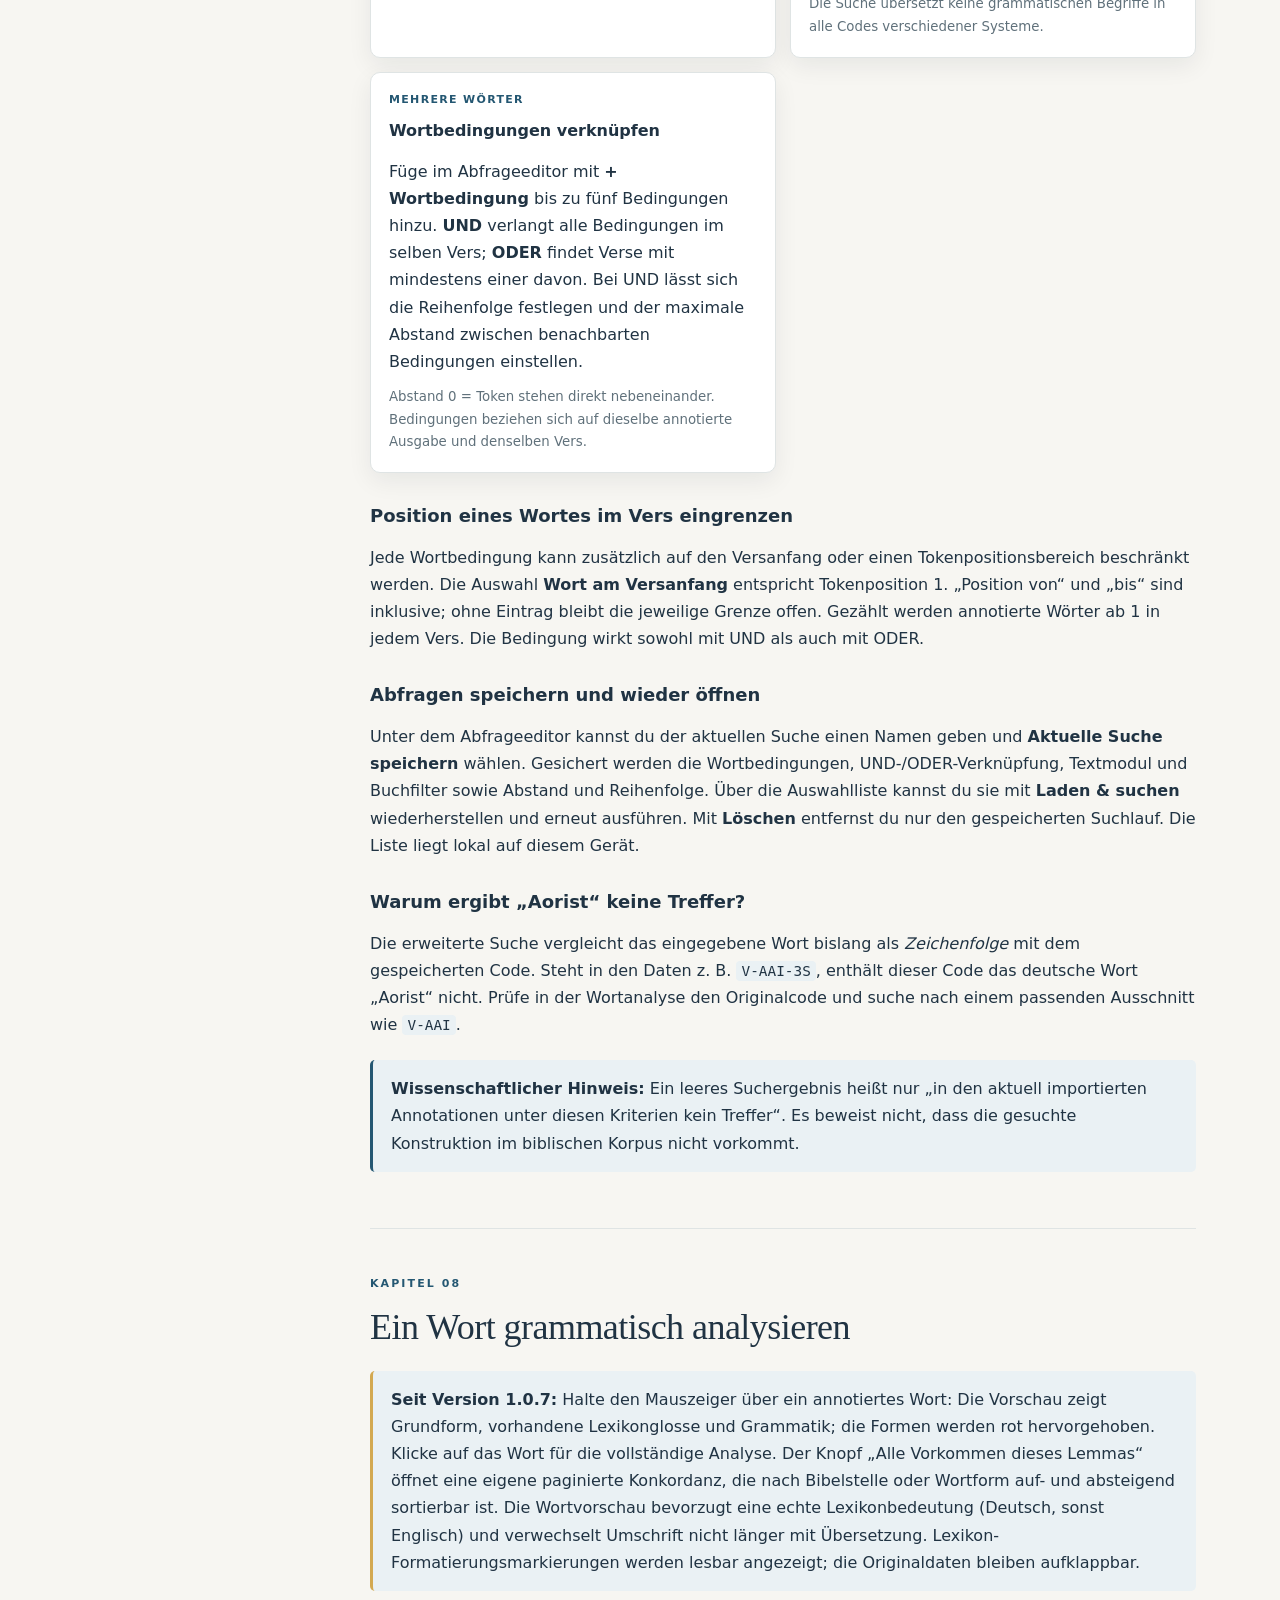
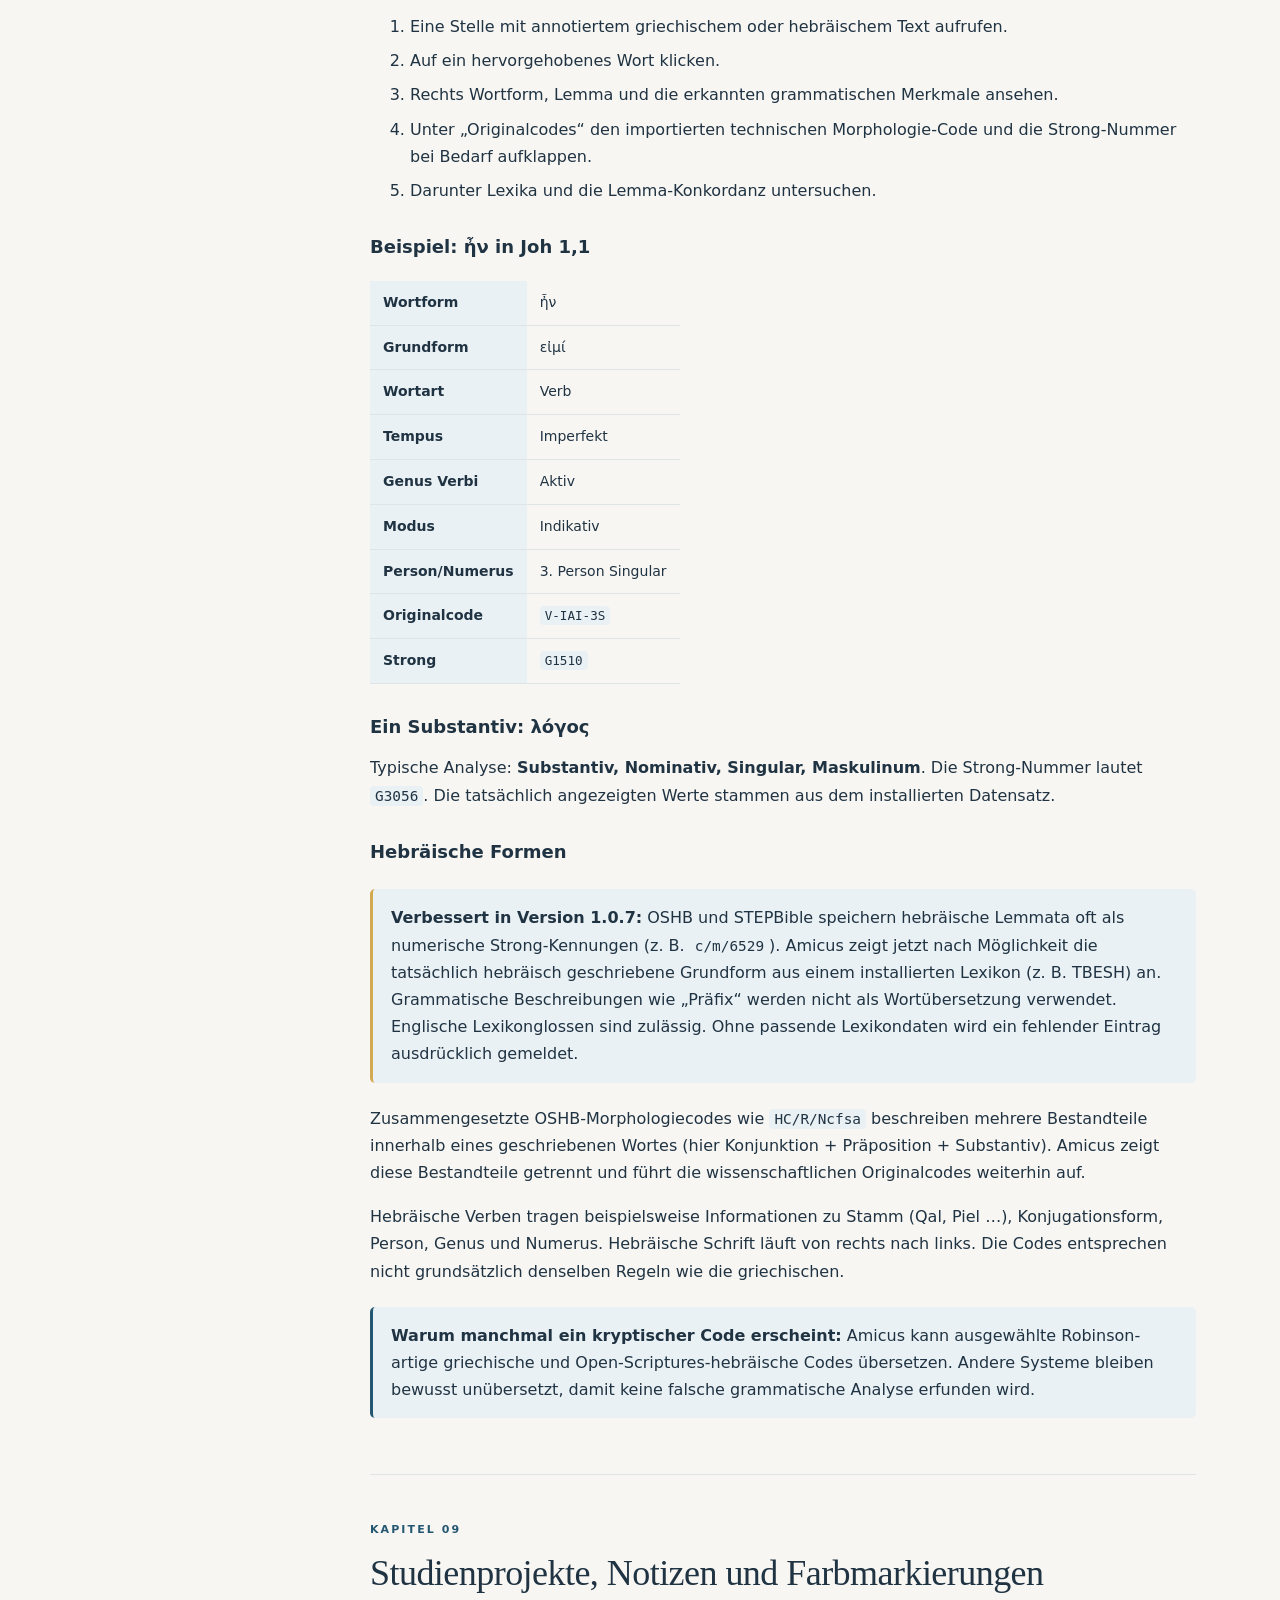
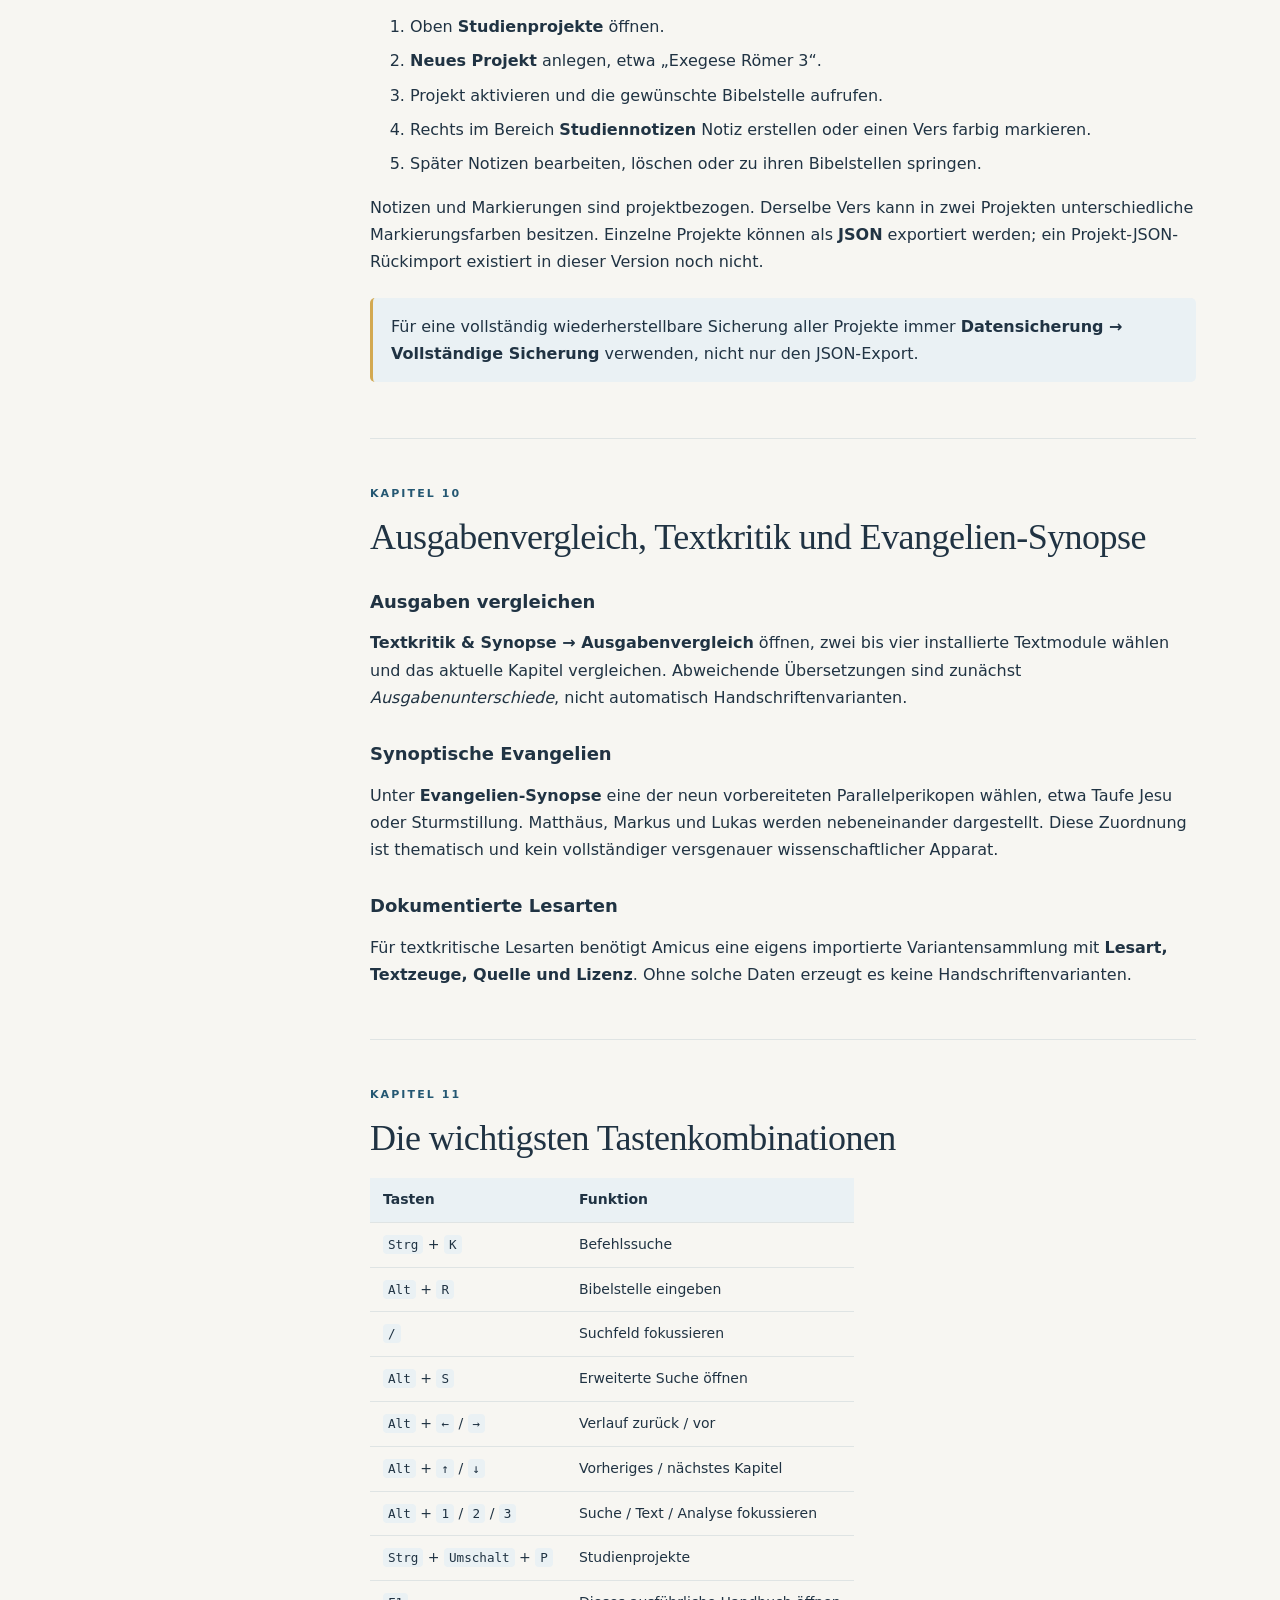
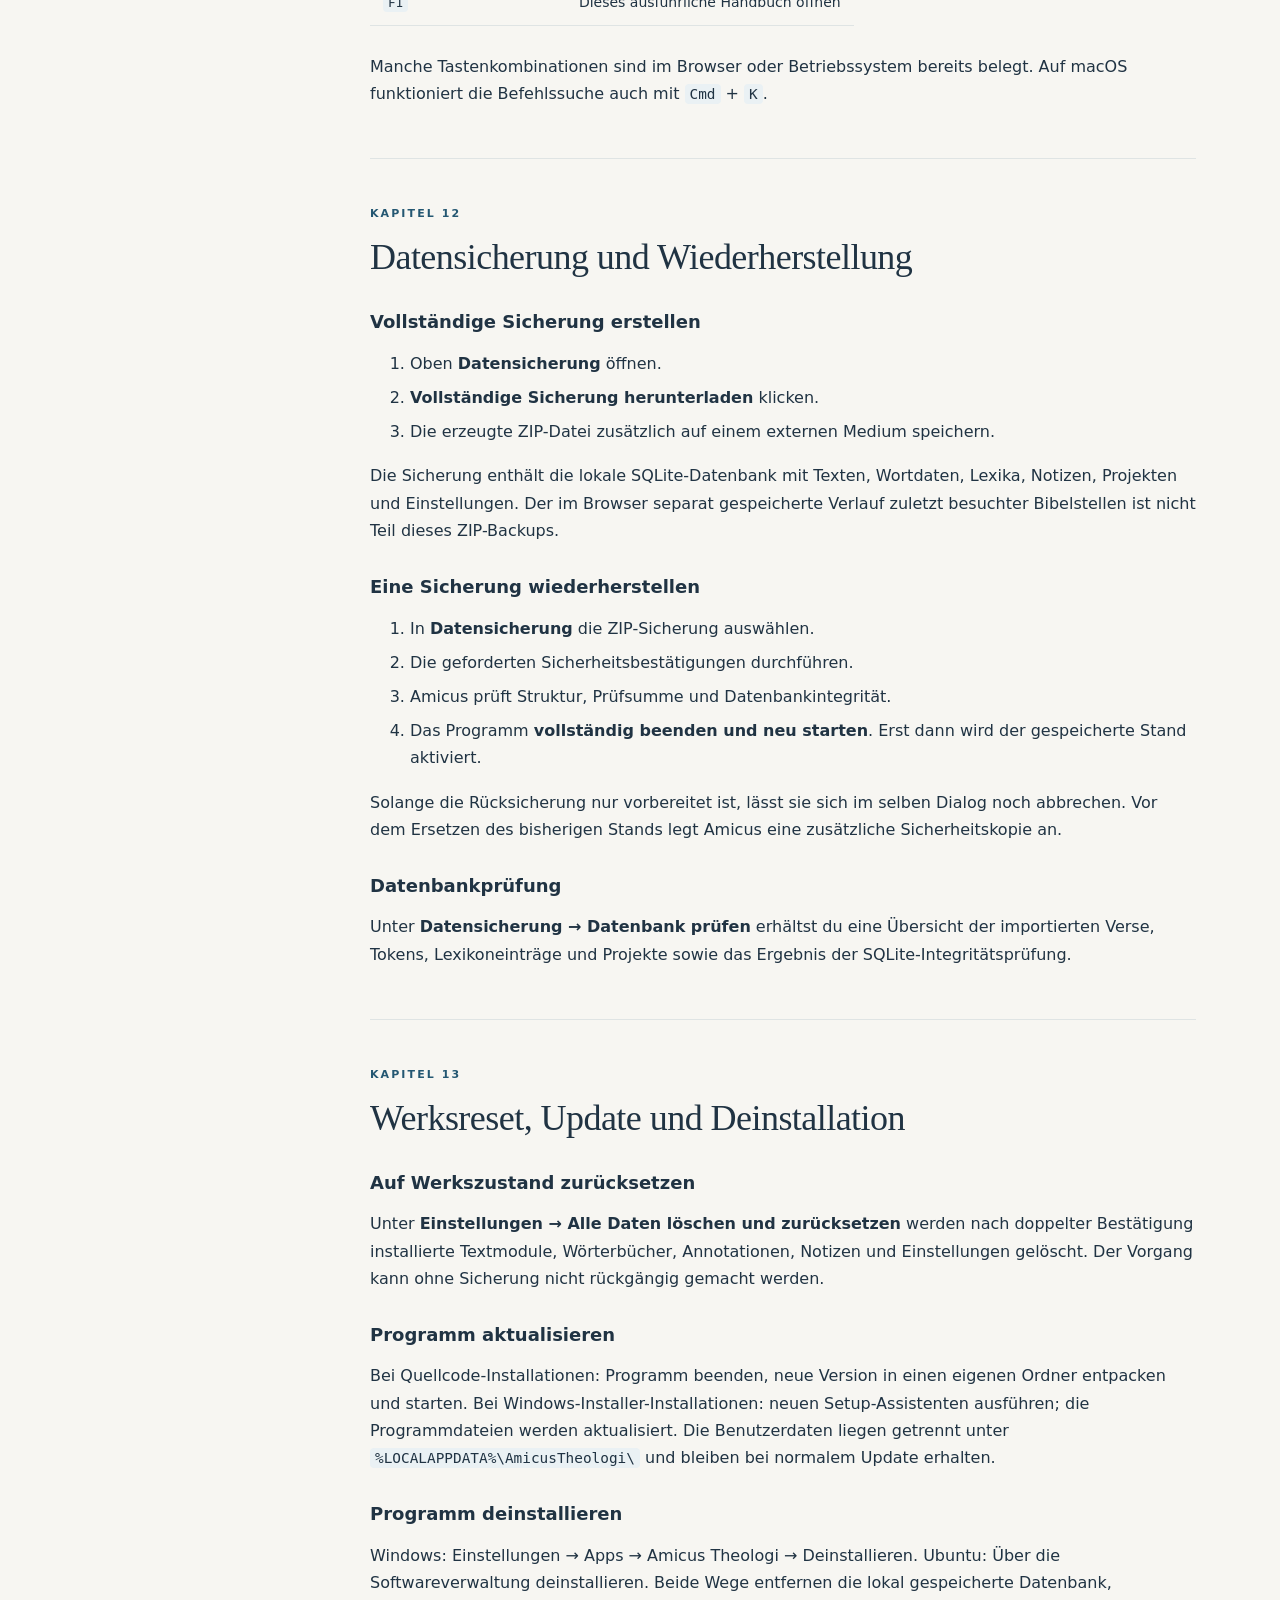
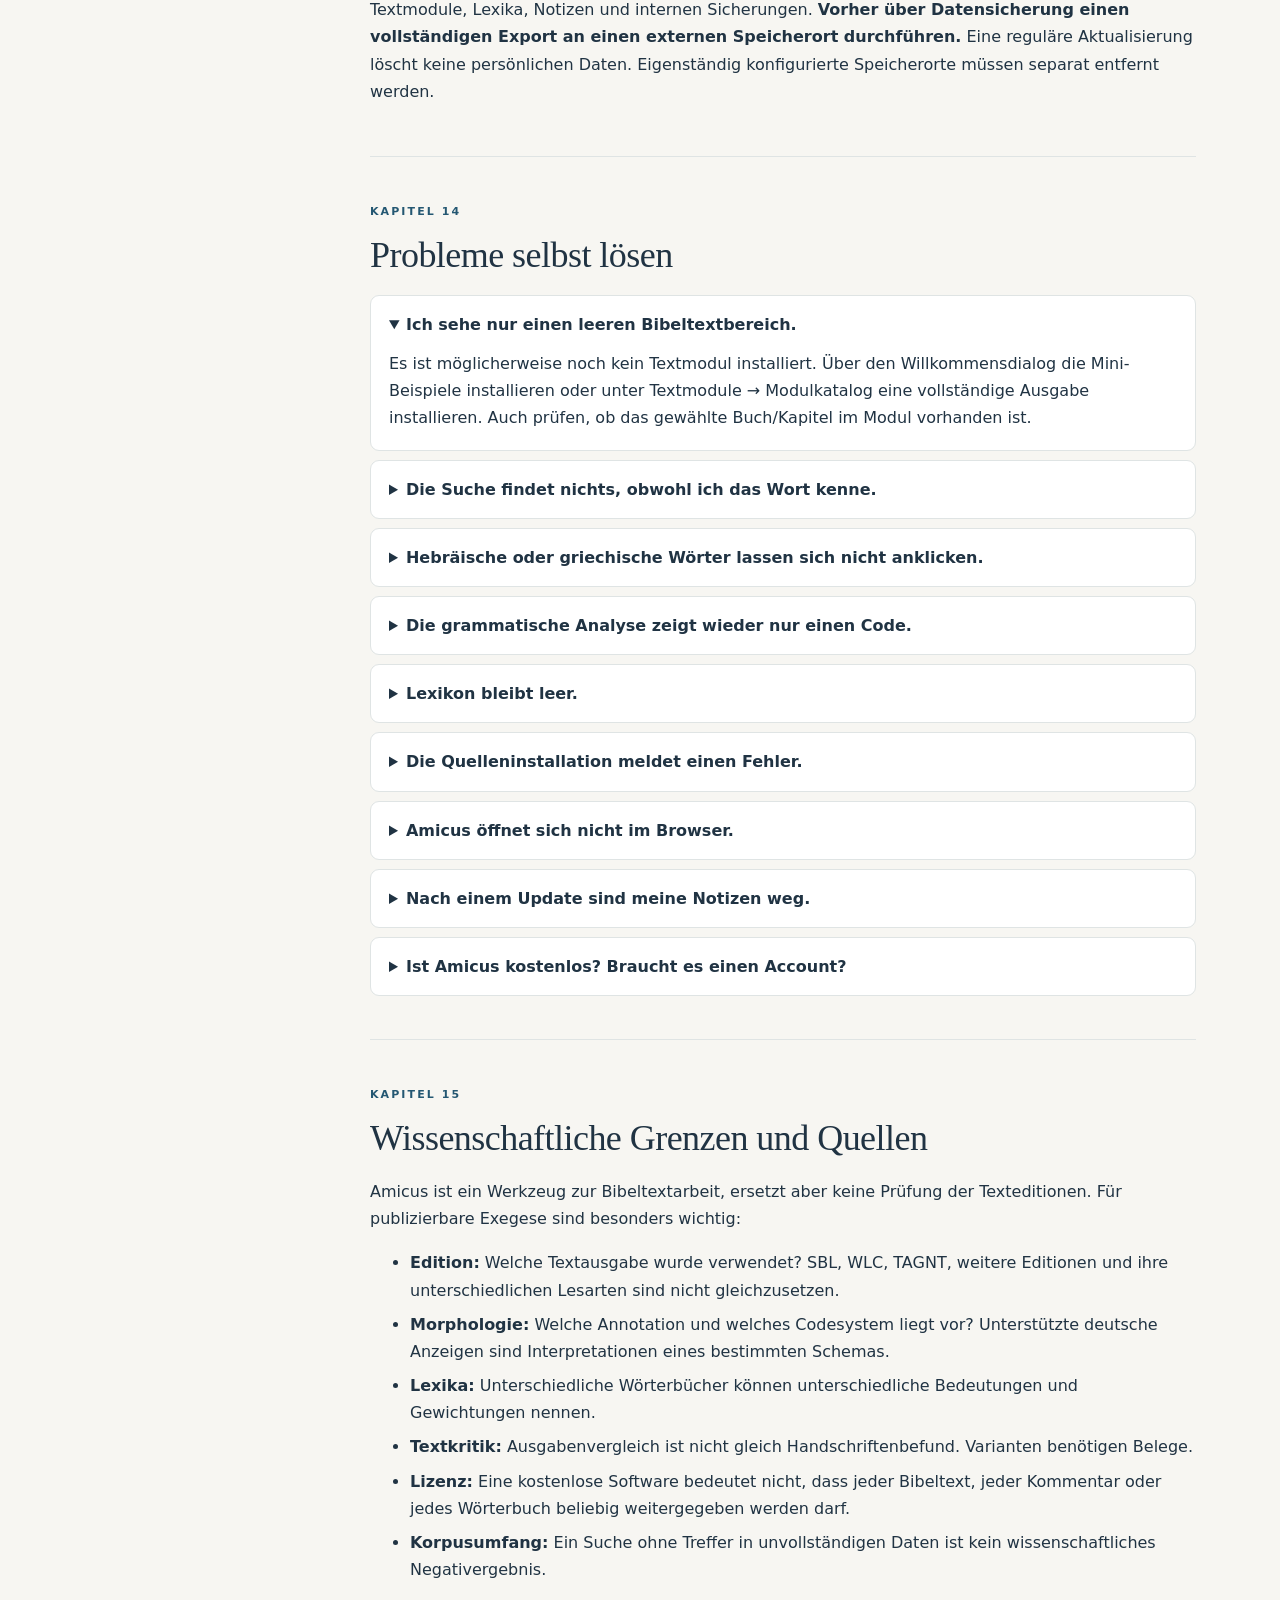
==== commit 588d27f8: "feat: install all sources on first run and update handbook" ====
--- a/ANLEITUNG.html
+++ b/ANLEITUNG.html
@@ -5,24 +5,104 @@
 <meta name="description" content="Durchsuchbare Offline-Anleitung für Amicus Theologi: Bibeltexte, Suche, Morphologie, Studienprojekte und Datensicherung.">
 <title>Handbuch · Amicus Theologi</title>
 <link rel="icon" href="data:image/svg+xml,%3Csvg xmlns='http://www.w3.org/2000/svg' viewBox='0 0 64 64'%3E%3Crect width='64' height='64' rx='14' fill='%231a344b'/%3E%3Cpath d='M9 19q13-6 23 4 10-10 23-4v29q-13-5-23 4-10-9-23-4z' fill='none' stroke='%23eacb83' stroke-width='3'/%3E%3Cpath d='M32 25v22' stroke='%23eacb83' stroke-width='2'/%3E%3C/svg%3E">
-<link rel="stylesheet" href="ANLEITUNG.css">
-<script src="ANLEITUNG.js" defer></script>
+<style>
+:root{--paper:#f7f6f2;--card:#fff;--ink:#203343;--muted:#60717b;--line:#dfe4e4;--accent:#245772;--accent-pale:#eaf1f4;--gold:#d3a951;--shadow:0 8px 24px rgba(18,35,45,.07)}
+:root[data-theme="dark"]{--paper:#111c27;--card:#172635;--ink:#e7edf2;--muted:#adbbc7;--line:#344654;--accent:#8cbfdb;--accent-pale:#243a4d;--gold:#e2bf74;--shadow:0 8px 24px rgba(0,0,0,.15)}
+*{box-sizing:border-box}html{scroll-behavior:smooth;scroll-padding-top:96px}body{margin:0;font:16px/1.7 system-ui,-apple-system,'Segoe UI',Arial,sans-serif;background:var(--paper);color:var(--ink)}a{color:var(--accent)}a:focus-visible,button:focus-visible,input:focus-visible{outline:3px solid var(--gold);outline-offset:2px}.skip{position:absolute;top:-100px;left:16px;background:var(--card);padding:12px;z-index:100}.skip:focus{top:5px}.mast{position:sticky;top:0;z-index:10;background:var(--card);border-bottom:1px solid var(--line);box-shadow:var(--shadow)}.mast-inner{max-width:1560px;margin:auto;min-height:75px;display:flex;align-items:center;gap:14px;padding:10px 28px}.logo{display:grid;place-items:center;width:43px;height:43px;border-radius:12px;background:#203f55;color:#eed4a0;font-size:28px;text-decoration:none}.mast-titles{display:grid;line-height:1.25}.mast-titles strong{font-family:Georgia,serif;font-size:22px}.mast-titles span{color:var(--muted);font-size:12px;margin-top:5px}.mast-actions{display:flex;gap:10px;margin-left:auto;align-items:center}.mast-actions a,.mast-actions button{font:600 13px system-ui,sans-serif;text-decoration:none;white-space:nowrap;border:1px solid var(--line);background:var(--card);color:var(--ink);border-radius:9px;padding:8px 12px;cursor:pointer}.mast-actions a:hover,.mast-actions button:hover{border-color:var(--accent)}.layout{max-width:1560px;margin:auto;display:grid;grid-template-columns:286px minmax(0,1fr);align-items:start}.sidebar{position:sticky;top:75px;height:calc(100vh - 75px);overflow:auto;padding:28px 16px 18px 28px;border-right:1px solid var(--line)}.search-wrap{padding:0 0 16px}.search-wrap label{display:block;font-size:13px;font-weight:700;margin-bottom:9px}.search-row{position:relative}.search-row input{width:100%;padding:12px 66px 12px 12px;border:1px solid var(--line);border-radius:10px;background:var(--card);color:var(--ink);font:inherit;font-size:14px}.search-row kbd{position:absolute;right:10px;top:10px;font-size:11px;color:var(--muted);border:1px solid var(--line);padding:2px 4px;border-radius:4px}.search-wrap>button{background:none;border:0;color:var(--accent);cursor:pointer;margin-top:8px;padding:4px}.nav-label{font-size:11px;font-weight:800;letter-spacing:.14em;color:var(--muted);margin:15px 0 8px 12px}.contents a{display:block;text-decoration:none;padding:8px 12px;border-radius:8px;font-size:13px;color:var(--ink);margin:2px 0}.contents a:hover,.contents a.active{background:var(--accent-pale);color:var(--accent)}.sidebar-bottom{font-size:12px;color:var(--muted);border-top:1px solid var(--line);padding-top:15px}.content{max-width:950px;padding:42px 62px 100px;margin:auto}.hero{padding:30px 0 48px;border-bottom:1px solid var(--line)}.eyebrow{font-size:11px;font-weight:800;letter-spacing:.19em;text-transform:uppercase;color:var(--accent);margin:0 0 12px}.hero h1{font-family:Georgia,serif;font-weight:500;font-size:clamp(35px,4vw,56px);line-height:1.13;letter-spacing:-.025em;margin:0 0 20px}.lede{font-size:19px;color:var(--muted);line-height:1.65}.hero-grid{display:grid;grid-template-columns:repeat(3,1fr);gap:12px;margin:28px 0}.hero-grid a{display:flex;flex-direction:column;text-decoration:none;gap:7px;background:var(--card);border:1px solid var(--line);padding:18px;border-radius:11px}.hero-grid span{color:var(--muted);font-size:12px}.hero-grid strong{color:var(--accent);font-size:15px}.help-chapter:not(.hero){padding:46px 0 34px;border-bottom:1px solid var(--line)}h2{font:500 clamp(28px,3vw,36px)/1.2 Georgia,serif;letter-spacing:-.015em;margin:0 0 18px}h3{font-size:18px;margin:28px 0 8px}p,ul,ol{margin:12px 0 17px}li{margin-bottom:7px}strong{font-weight:700}code,kbd{font: .9em 'Cascadia Code',Consolas,'DejaVu Sans Mono',monospace;background:var(--accent-pale);border-radius:4px;padding:2px 5px;color:var(--ink)}pre{background:var(--card);border:1px solid var(--line);padding:16px;border-radius:9px;overflow:auto;line-height:1.65}pre code{background:none;padding:0}table{width:100%;border-collapse:collapse;font-size:14px;margin:18px 0 27px;display:block;overflow:auto}th,td{text-align:left;vertical-align:top;border-bottom:1px solid var(--line);padding:10px 13px}th{background:var(--accent-pale)}.notice,.tip{background:var(--accent-pale);border-left:3px solid var(--accent);padding:15px 18px;border-radius:5px;margin:22px 0}.tip{border-color:var(--gold)}.layout-diagram{display:grid;grid-template-columns:1fr 1.4fr 1fr;gap:6px;border:1px solid var(--line);padding:7px;background:var(--card);border-radius:12px;margin:20px 0}.layout-diagram div{background:var(--accent-pale);padding:14px 10px;border-radius:7px;min-height:120px}.layout-diagram strong,.layout-diagram small{display:block}.layout-diagram small{margin-top:10px;line-height:1.65;color:var(--muted)}.example-list{display:grid;grid-template-columns:repeat(2,minmax(0,1fr));gap:14px;margin:18px 0}.example{padding:18px;background:var(--card);border:1px solid var(--line);border-radius:10px;display:flex;flex-direction:column;gap:6px;box-shadow:var(--shadow)}.example h3{margin:2px 0;font-size:16px}.example p{margin:5px 0}.example small{color:var(--muted)}.tag{font-size:11px;letter-spacing:.12em;font-weight:800;color:var(--accent)}.example-command{display:flex;align-items:center;justify-content:space-between;gap:6px;border:1px solid var(--line);padding:5px 7px;border-radius:6px;margin-top:auto}.example-command code{background:none;overflow-wrap:anywhere}.example-command button{border:1px solid var(--line);padding:5px 8px;border-radius:6px;background:var(--accent-pale);color:var(--accent);cursor:pointer}.faq details{background:var(--card);border:1px solid var(--line);padding:15px 18px;margin:9px 0;border-radius:9px}.faq summary{font-weight:700;cursor:pointer}.faq details p{margin-bottom:3px}.glossary dt{font-weight:750;padding-top:15px;border-top:1px solid var(--line)}.glossary dd{margin:3px 0 16px;color:var(--muted)}.manual-footer{padding:35px 0;color:var(--muted);font-size:13px}.manual-footer p{margin:5px 0}.hit-row{display:block;background:var(--card);padding:12px;margin:6px 0;border-radius:9px;border:1px solid var(--line);text-decoration:none}.hit-row strong,.hit-row span{display:block}.hit-row span{font-size:12px;color:var(--muted)}.hit-row mark{background:#edce85;color:#27271e;padding:0 1px}.search-summary{font-size:12px;color:var(--muted)}.search-empty{font-size:13px;color:var(--muted)}
+@media(max-width:990px){.content{padding:32px 32px 80px}.layout{grid-template-columns:230px minmax(0,1fr)}.sidebar{padding:18px 11px}.mast-actions a{display:none}}
+@media(max-width:700px){.layout{display:block}.sidebar{position:relative;top:0;height:auto;border-right:0;border-bottom:1px solid var(--line);padding:15px}.contents{display:flex;gap:5px;overflow:auto;padding-bottom:10px}.contents a{white-space:nowrap;font-size:12px}.sidebar-bottom,.nav-label{display:none}.content{padding:25px 18px 60px}.hero-grid,.example-list{grid-template-columns:1fr}.mast-inner{padding:10px 14px}.mast-titles strong{font-size:17px}.mast-actions{gap:5px}.mast-actions button{font-size:11px;padding:7px}.mast-actions #print{display:none}}
+@media print{.mast,.sidebar,.hero-grid,.example-command button,.manual-footer a{display:none!important}.layout{display:block}.content{max-width:none;padding:0}.help-chapter{break-inside:avoid;padding:15px 0!important}body{background:white;color:#111;font-size:11pt}h1{font-size:29pt}h2{font-size:19pt}a{text-decoration:none;color:#111}.example-list{grid-template-columns:1fr 1fr}.example{box-shadow:none}.notice,.tip{background:#eee}table{display:table}}
+
+</style>
+<script>
+/* Offline-only client-side full-text index for the Amicus Theologi manual.
+   No external service, cookies, analytics, or network requests. */
+(()=>{
+  'use strict';
+  const input=document.getElementById('manual-search');
+  const results=document.getElementById('search-results');
+  const clear=document.getElementById('clear-search');
+  const chapters=[...document.querySelectorAll('.help-chapter')];
+  const links=[...document.querySelectorAll('.contents a')];
+  const normalize=text=>(text||'').toLocaleLowerCase('de-DE').normalize('NFD').replace(/[\u0300-\u036f]/g,'');
+  const textIndex=chapters.map(node=>({
+    id:node.id,
+    title:node.querySelector('h1,h2')?.textContent.trim()||node.id,
+    text:node.textContent.replace(/\s+/g,' ').trim(),
+    keywords:node.getAttribute('data-keywords')||''
+  }));
+  const sortResults=query=>{
+    const terms=normalize(query).split(/\s+/).filter(Boolean);
+    if(!terms.length)return [];
+    return textIndex.map(item=>{
+      const title=normalize(item.title),body=normalize(item.text),tags=normalize(item.keywords);
+      if(!terms.every(term=>title.includes(term)||body.includes(term)||tags.includes(term)))return null;
+      let score=0;
+      for(const term of terms)score+=(title.includes(term)?30:0)+(tags.includes(term)?15:0)+(body.includes(term)?1:0);
+      const first=body.indexOf(terms[0]);
+      const start=Math.max(0,first-68),end=Math.min(item.text.length,first+120);
+      // normalized positions can differ for accents, but snippets are purely informative
+      return {...item,score,snippet:(start?'…':'')+item.text.slice(start,end)+(end<item.text.length?'…':'')};
+    }).filter(Boolean).sort((a,b)=>b.score-a.score||a.title.localeCompare(b.title,'de'));
+  };
+  function render(){
+    const q=input.value.trim();clear.hidden=!q;results.replaceChildren();
+    if(!q)return;
+    const matched=sortResults(q),top=matched.slice(0,14);
+    const count=document.createElement('p');count.className='search-summary';count.textContent=matched.length===1?'1 Kapitel gefunden':`${matched.length} Kapitel gefunden`;results.append(count);
+    if(!matched.length){const p=document.createElement('p');p.className='search-empty';p.textContent='Nichts gefunden. Versuche z. B. „Lemma“, „Aorist“ oder „Sicherung“.';results.append(p);return}
+    for(const item of top){const a=document.createElement('a');a.className='hit-row';a.href='#'+item.id;
+      const head=document.createElement('strong');head.textContent=item.title;
+      const snippet=document.createElement('span');snippet.textContent=item.snippet;
+      a.append(head,snippet);a.addEventListener('click',()=>{input.blur();document.getElementById(item.id)?.scrollIntoView()});results.append(a)}
+  }
+  input.addEventListener('input',render);
+  clear.addEventListener('click',()=>{input.value='';render();input.focus()});
+  document.addEventListener('keydown',e=>{
+    if((e.ctrlKey||e.metaKey)&&e.key.toLowerCase()==='k'){
+      e.preventDefault();input.focus();input.select();return
+    }
+    if(e.key==='Escape'&&document.activeElement===input){input.value='';render();input.blur()}
+  });
+  document.querySelectorAll('[data-copy]').forEach(button=>button.addEventListener('click',async()=>{
+    const value=button.dataset.copy;const old=button.textContent;
+    try{
+      if(navigator.clipboard&&window.isSecureContext)await navigator.clipboard.writeText(value);
+      else{const area=document.createElement('textarea');area.value=value;area.style.position='fixed';area.style.left='-10000px';document.body.append(area);area.select();if(!document.execCommand('copy'))throw new Error('Clipboard unavailable');area.remove()}
+      button.textContent='Kopiert ✓';
+    }catch{button.textContent='Bitte Text markieren'}
+    setTimeout(()=>button.textContent=old,1800);
+  }));
+  document.getElementById('print').addEventListener('click',()=>window.print());
+  const theme=document.getElementById('theme');
+  try{document.documentElement.dataset.theme=localStorage.getItem('amicus_help_theme')||'light'}catch{}
+  theme.addEventListener('click',()=>{
+    const mode=document.documentElement.dataset.theme==='dark'?'light':'dark';
+    document.documentElement.dataset.theme=mode;
+    try{localStorage.setItem('amicus_help_theme',mode)}catch{}
+  });
+  function markActive(){const hash=location.hash||'#start';for(const a of links)a.classList.toggle('active',a.getAttribute('href')===hash)}
+  window.addEventListener('hashchange',markActive);markActive();
+  if(new URLSearchParams(location.search).has('q')){input.value=new URLSearchParams(location.search).get('q').slice(0,120);render()}
+})();
+
+</script>
 </head>
 <body>
 <a class="skip" href="#inhalt">Zum Inhalt springen</a>
-<header class="mast"><div class="mast-inner"><a class="logo" href="#start" aria-label="Zum Anfang">✦</a><div class="mast-titles"><strong>Amicus Theologi</strong><span>Benutzerhandbuch · Deutsch · Version 1.0.8</span></div><div class="mast-actions"><a href="#suche-grundlagen">Suchbeispiele</a><button id="print" type="button">Drucken / PDF</button><button id="theme" type="button" title="Hell/Dunkel umschalten">◐ Darstellung</button></div></div></header>
+<header class="mast"><div class="mast-inner"><a class="logo" href="#start" aria-label="Zum Anfang">✦</a><div class="mast-titles"><strong>Amicus Theologi</strong><span>Benutzerhandbuch · Deutsch · Version 1.3.2</span></div><div class="mast-actions"><a href="#suche-grundlagen">Suchbeispiele</a><button id="print" type="button">Drucken / PDF</button><button id="theme" type="button" title="Hell/Dunkel umschalten">◐ Darstellung</button></div></div></header>
 <div class="layout">
 <aside class="sidebar" aria-label="Handbuch-Navigation"><div class="search-wrap"><label for="manual-search">Handbuch durchsuchen</label><div class="search-row"><input id="manual-search" type="search" placeholder="z. B. Aorist, Strong, Backup …" autocomplete="off" aria-controls="search-results"><kbd>Strg K</kbd></div><button id="clear-search" type="button" hidden>Suche löschen ×</button><div id="search-results" role="status" aria-live="polite"></div></div><nav class="contents" aria-label="Kapitel"><p class="nav-label">INHALT</p>
-<a href="#start">01 · Willkommen</a><a href="#installation">02 · Installation &amp; Start</a><a href="#erster-start">03 · Erste Schritte</a><a href="#oberflaeche">04 · Oberfläche &amp; Navigation</a><a href="#modulmanager">05 · Bibeltexte &amp; Lexika installieren</a><a href="#suche-grundlagen">06 · Volltextsuche mit Beispielen</a><a href="#suche-erweitert">07 · Morphologische Suche</a><a href="#morphologie">08 · Wortanalyse &amp; Strong</a><a href="#studien">09 · Studienprojekte &amp; Notizen</a><a href="#textkritik">10 · Textkritik &amp; Synopse</a><a href="#tastatur">11 · Tastenkürzel</a><a href="#daten">12 · Sicherung &amp; Wiederherstellung</a><a href="#reset">13 · Werksreset &amp; Updates</a><a href="#probleme">14 · Häufige Probleme</a><a href="#wissenschaft">15 · Wissenschaftliche Hinweise</a><a href="#formate">16 · Eigene Dateien importieren</a><a href="#glossar">17 · Fachbegriffe &amp; Glossar</a>
+<a href="#start">01 · Willkommen</a><a href="#installation">02 · Installation &amp; Start</a><a href="#erster-start">03 · Erste Schritte</a><a href="#oberflaeche">04 · Oberfläche &amp; Navigation</a><a href="#modulmanager">05 · Bibeltexte &amp; Lexika installieren</a><a href="#suche-grundlagen">06 · Volltextsuche mit Beispielen</a><a href="#suche-erweitert">07 · Morphologische Suche</a><a href="#morphologie">08 · Wortanalyse &amp; Strong</a><a href="#quellenbereich">Quellenstudium · Überblick</a><a href="#quellenkatalog">Quellenkatalog &amp; Pakete</a><a href="#quellenimport">Eigene Quellen importieren</a><a href="#studien">09 · Studienprojekte &amp; Notizen</a><a href="#textkritik">10 · Textkritik &amp; Synopse</a><a href="#tastatur">11 · Tastenkürzel</a><a href="#daten">12 · Sicherung &amp; Wiederherstellung</a><a href="#reset">13 · Werksreset &amp; Updates</a><a href="#probleme">14 · Häufige Probleme</a><a href="#wissenschaft">15 · Wissenschaftliche Hinweise</a><a href="#formate">16 · Eigene Dateien importieren</a><a href="#glossar">17 · Fachbegriffe &amp; Glossar</a>
 </nav><p class="sidebar-bottom">Lokal lesbar · kein Konto erforderlich · keine externe Such-API</p></aside>
 <main id="inhalt" tabindex="-1"><div class="content">
-<section class="hero help-chapter" id="start"><p class="eyebrow">HANDBUCH FÜR DIE PRAXIS</p><h1>Bibelwissenschaftlich arbeiten – ohne Technikstudium.</h1><p class="lede">Dieses Handbuch führt von der ersten Installation bis zur morphologischen Suche und zur eigenen Exegese. Es beschreibt die tatsächlich in <strong>Amicus Theologi 1.0.8</strong> vorhandenen Funktionen und benennt wissenschaftliche Grenzen ausdrücklich.</p><div class="hero-grid"><a href="#erster-start"><span>Loslegen</span><strong>In 5 Minuten beginnen →</strong></a><a href="#suche-grundlagen"><span>Nachschlagen</span><strong>Suchbefehle und Beispiele →</strong></a><a href="#daten"><span>Sichern</span><strong>Meine Arbeit schützen →</strong></a></div><div class="notice"><strong>Kurze Einordnung:</strong> Amicus wird lokal auf dem Computer betrieben. Bibeltexte, Lexika und morphologische Daten kommen aus getrennten Modulen. Die Software enthält nicht automatisch eine vollständige Bibel und keine lizenzierten kommerziellen Standardwerke.</div></section>
-<section class="help-chapter" id="installation"><p class="eyebrow">KAPITEL 02</p><h2>Installation und Programmstart</h2><h3>Windows – zwei Möglichkeiten</h3><ol><li><strong>Empfohlen:</strong> Der Windows-Installationsassistent <code>Amicus-Theologi-Setup-1.0.8.exe</code> (nach Erstellung des Windows-Builds) führt durch die Installation und legt Startmenü- und wahlweise Desktop-Verknüpfungen an. In dieser Variante ist Python bereits enthalten.</li><li><strong>Quellcode-Version:</strong> ZIP entpacken und <code>start_windows.bat</code> ausführen. Dafür ist Python 3.10+ erforderlich; beim ersten Start werden Bibliotheken aus dem Internet installiert.</li></ol><p>Ein echter <code>.exe</code>-Installer muss auf Windows erstellt werden. Das Quellcode-ZIP enthält die vollständigen Bauanleitungen und einen automatisierten Build für GitHub Actions. Nicht jede GitHub-Archivdatei ist selbst schon ein fertiger Installer.</p><h3>Ubuntu – grafische Installation (neu in 1.0.8)</h3>
-<p><strong>Empfohlen:</strong> das Paket <code>Amicus-Theologi-1.0.8-Ubuntu-24.04-amd64.deb</code> herunterladen, doppelklicken, im Ubuntu App Center <strong>Installieren</strong> wählen und die Anmeldung bestätigen. Anschließend <strong>Amicus Theologi</strong> im Anwendungsmenü starten; das Programmsymbol ist bereits enthalten. Eine separate Python-Installation ist nicht erforderlich.</p>
+<section class="hero help-chapter" id="start"><p class="eyebrow">HANDBUCH FÜR DIE PRAXIS</p><h1>Bibelwissenschaftlich arbeiten – ohne Technikstudium.</h1><p class="lede">Dieses Handbuch führt von der ersten Installation bis zur morphologischen Suche und zur eigenen Exegese. Es beschreibt die tatsächlich in <strong>Amicus Theologi 1.3.2</strong> vorhandenen Funktionen und benennt wissenschaftliche Grenzen ausdrücklich.</p><div class="hero-grid"><a href="#erster-start"><span>Loslegen</span><strong>In 5 Minuten beginnen →</strong></a><a href="#suche-grundlagen"><span>Nachschlagen</span><strong>Suchbefehle und Beispiele →</strong></a><a href="#daten"><span>Sichern</span><strong>Meine Arbeit schützen →</strong></a></div><div class="notice"><strong>Kurze Einordnung:</strong> Amicus wird lokal auf dem Computer betrieben. Bibeltexte, Lexika und morphologische Daten kommen aus getrennten Modulen. Die Software enthält nicht automatisch eine vollständige Bibel und keine lizenzierten kommerziellen Standardwerke.</div></section>
+<section class="help-chapter" id="installation"><p class="eyebrow">KAPITEL 02</p><h2>Installation und Programmstart</h2><h3>Windows – zwei Möglichkeiten</h3><ol><li><strong>Empfohlen:</strong> Der Windows-Installationsassistent <code>Amicus-Theologi-Setup-1.3.2.exe</code> (nach Erstellung des Windows-Builds) führt durch die Installation und legt Startmenü- und wahlweise Desktop-Verknüpfungen an. In dieser Variante ist Python bereits enthalten.</li><li><strong>Quellcode-Version:</strong> ZIP entpacken und <code>start_windows.bat</code> ausführen. Dafür ist Python 3.10+ erforderlich; beim ersten Start werden Bibliotheken aus dem Internet installiert.</li></ol><p>Ein echter <code>.exe</code>-Installer muss auf Windows erstellt werden. Das Quellcode-ZIP enthält die vollständigen Bauanleitungen und einen automatisierten Build für GitHub Actions. Nicht jede GitHub-Archivdatei ist selbst schon ein fertiger Installer.</p><h3>Ubuntu – grafische Installation</h3>
+<p><strong>Empfohlen:</strong> das Paket <code>Amicus-Theologi-1.3.2-Ubuntu-24.04-amd64.deb</code> herunterladen, doppelklicken, im Ubuntu App Center <strong>Installieren</strong> wählen und die Anmeldung bestätigen. Anschließend <strong>Amicus Theologi</strong> im Anwendungsmenü starten; das Programmsymbol ist bereits enthalten. Eine separate Python-Installation ist nicht erforderlich.</p>
 <p>Optional findest du im Anwendungsmenü <strong>Amicus Theologi – Desktopverknüpfung</strong>, um ein Icon auf dem Schreibtisch einzurichten. Eine bestehende Installation lässt sich über die Ubuntu-Anwendungsverwaltung deinstallieren. Bei der vollständigen Deinstallation werden die persönlichen Bibeltexte, Lexika und Studiennotizen dauerhaft gelöscht. Bitte vorher extern sichern.</p>
 <p><strong>Kompatibilität:</strong> Das automatisch erzeugte 64-Bit-DEB wird unter Ubuntu 24.04 gebaut und ist für Ubuntu 24.04 sowie neuere kompatible 64-Bit-Ausgaben vorgesehen. Für Ubuntu 22.04 oder ARM64 ist ein eigener Build erforderlich.</p>
 <p><strong>Für Entwickler:</strong> Alternativ kannst du den Quellcode entpacken und im Terminal <code>bash start_linux.sh</code> ausführen. Dafür wird Python benötigt. Die Desktopverknüpfung des Quellcode-Modus lässt sich separat mit <code>bash install_linux_desktop.sh</code> anlegen.</p><h3>Was sehe ich beim Start?</h3><p>Amicus öffnet seine Benutzeroberfläche im Webbrowser – die Daten verlassen den Rechner dabei nicht. Bei den installierten Windows- und Ubuntu-Anwendungen gibt es zusätzlich ein kleines Steuerfenster mit den Tasten <b>Im Browser öffnen</b> und <b>Beenden</b>. Zum Schließen der Anwendung das Steuerfenster beenden, nicht bloß den Browser-Tab schließen.</p><div class="tip">Für das Nachinstallieren echter Korpora ist Internet erforderlich. Bereits installierte Texte lassen sich offline lesen und durchsuchen.</div></section>
-<section class="help-chapter" id="erster-start"><p class="eyebrow">KAPITEL 03</p><h2>Die ersten fünf Minuten</h2><ol><li>Beim Erststart erscheint der Willkommensdialog. Klicke auf <strong>Mini-Beispiele installieren</strong>.</li><li>Trage oben bei <strong>Bibelstelle</strong> <code>Joh 1,1</code> ein und klicke auf <strong>Aufrufen</strong>.</li><li>Klicke im griechischen Beispieltext auf ein annotiertes Wort wie <strong>λόγος</strong>. Rechts erscheinen Lemma, Grammatik und gegebenenfalls Wörterbucheinträge.</li><li>Öffne <strong>Textmodule → Modulkatalog</strong>, um vollständige wissenschaftliche Korpora nachzuinstallieren.</li><li>Öffne <strong>Studienprojekte</strong>, erstelle ein Projekt und erfasse eine Notiz. Danach über <strong>Datensicherung</strong> eine Sicherung herunterladen.</li></ol><div class="notice"><strong>Wichtig:</strong> Die Mini-Beispiele enthalten nur ausgewählte Verse und sind zum Ausprobieren gedacht, nicht als zitierfähige vollständige Bibelausgabe.</div></section>
+<section class="help-chapter" id="erster-start"><p class="eyebrow">KAPITEL 03</p><h2>Die ersten fünf Minuten</h2><ol><li>Beim Erststart erscheint der Willkommensdialog. Für den vollständigen Bestand klicke auf <strong>Alle verfügbaren Quellen installieren</strong>. Amicus installiert zuerst die lokalen Quellenpakete und danach die installierbaren Onlinequellen aus Bibel-, Textmodul- und Quellenstudium-Katalog. Die Fortschrittsanzeige zeigt aktuellen Titel, Status und Gesamtfortschritt; einzelne Fehler halten die übrigen Installationen nicht auf. Dafür ist eine Internetverbindung nötig. Die Mini-Beispiele bleiben eine kleine Offline-Alternative.</li><li>Trage oben bei <strong>Bibelstelle</strong> <code>Joh 1,1</code> ein und klicke auf <strong>Aufrufen</strong>.</li><li>Klicke im griechischen Beispieltext auf ein annotiertes Wort wie <strong>λόγος</strong>. Rechts erscheinen Lemma, Grammatik und gegebenenfalls Wörterbucheinträge.</li><li>Öffne <strong>Textmodule → Modulkatalog</strong>, um vollständige wissenschaftliche Korpora nachzuinstallieren.</li><li>Öffne <strong>Studienprojekte</strong>, erstelle ein Projekt und erfasse eine Notiz. Danach über <strong>Datensicherung</strong> eine Sicherung herunterladen.</li></ol><div class="notice"><strong>Wichtig:</strong> Die Mini-Beispiele enthalten nur ausgewählte Verse und sind zum Ausprobieren gedacht, nicht als zitierfähige vollständige Bibelausgabe.</div></section>
 <section class="help-chapter" id="oberflaeche"><p class="eyebrow">KAPITEL 04</p><h2>Orientierung in der Benutzeroberfläche</h2><div class="layout-diagram" role="img" aria-label="Drei Spalten: links Suche, Mitte Bibeltext, rechts Analyse"><div><strong>01 · Suche</strong><small>Suchfeld<br>Trefferliste<br>Filter / Verlauf</small></div><div><strong>02 · Bibeltext</strong><small>Versanzeige<br>Paralleltexte<br>Navigation</small></div><div><strong>03 · Analyse</strong><small>Grammatik<br>Lexika<br>Notizen</small></div></div><p>Die Trennlinien lassen sich mit der Maus verschieben. Mit <strong>Layout zurücksetzen</strong> stellst du die Standardbreiten wieder her. Die Schriftgröße kann am unteren Rand der Textspalte angepasst werden.</p><h3>Bibelstellen richtig eingeben</h3><p>Beispiele: <code>Joh 1,1</code>, <code>Gen 1,1</code>, <code>Mt 5,3</code>, <code>Röm 8,1</code>. Über die Felder <strong>Buch</strong> und <strong>Kapitel</strong> kannst du ebenfalls navigieren. Die beiden Pfeile springen zwischen Kapiteln; die Verlaufspfeile springen zwischen zuvor aufgerufenen Stellen.</p><h3>Paralleltexte versweise vergleichen (seit 1.0.6)</h3><p>Die mittlere Spalte gruppiert Bibeltexte standardmäßig <strong>nach Versnummer</strong>: erst Johannes 1,1 aus allen ausgewählten Ausgaben, dann Johannes 1,2 usw. So lassen sich Übersetzungsentscheidungen und Satzbau direkt am selben Vers vergleichen. Der Name der Ausgabe steht jeweils über ihrem Text.</p><ol><li>Oben <strong>Ausgaben auswählen</strong> anklicken und gewünschte Ausgaben anhaken (z. B. Luther, Elberfelder und TAGNT).</li><li>Mit den Pfeilen ↑/↓ die Reihenfolge für den Vergleich festlegen.</li><li>Im Textfenster neben <strong>Darstellung</strong> <strong>Versweise vergleichen</strong> wählen. Mit <strong>Nach Ausgabe anzeigen</strong> erhältst du alternativ die alte kapitelweise Ansicht (erst alle Lutherverse, dann alle Elberfelderverse).</li><li>Durch Anklicken einer Versüberschrift oder Verszeile aktivierst du die entsprechende Stelle für Notizen und Markierungen. Griechische und hebräische Wörter bleiben weiterhin analysierbar.</li></ol><div class="tip"><b>Wissenschaftlicher Hinweis:</b> Die Ausrichtung nutzt die gespeicherten Buch-/Kapitel-/Versnummern. Abweichende Verszählungen werden noch nicht automatisch umgerechnet. Hat eine ausgewählte Ausgabe in einem Vers keinen Text, weist Amicus darauf hin; daraus folgt keine Aussage über Handschriftenvarianten. Die Septuaginta enthält das griechische <em>Alte</em> Testament und kann daher beispielsweise Johannes 1,1 nicht anzeigen.</div></section>
 <section class="help-chapter" id="modulmanager"><p class="eyebrow">KAPITEL 05</p><h2>Bibeltexte, Lexika und Morphologie installieren</h2><h3>Bibelübersetzungen: Elberfelder, Luther, Menge und weitere</h3><ol><li>In der Kopfzeile auf <b>Bibelausgaben</b> klicken.</li><li>Eine der historischen deutschen CrossWire-Ausgaben wählen (z. B. <b>Elberfelder 1905</b>) und auf <b>Installieren</b> klicken.</li><li>Nach Abschluss zeigt die Mitte die neu installierte Ausgabe an. Falls sie ausgeblendet ist, oberhalb des Bibeltextes auf <b>Ausgaben auswählen</b> klicken.</li><li>Die gewünschten Ausgaben anhaken. Mit <b>↑</b> oder <b>↓</b> die Reihenfolge festlegen. Die Auswahl bleibt auch nach dem Neustart erhalten.</li></ol><p>Über die Chips oberhalb des Textes lassen sich einzelne Ausgaben unmittelbar ausblenden. Im Auswahlfenster stehen außerdem <b>Alle anzeigen</b>, <b>Alle abwählen</b>, <b>Nur Deutsch</b> und <b>Nur Originalsprachen</b> zur Verfügung. Die Suchausgabe links ist davon unabhängig.</p><div class="tip">Der Katalog bietet nur eine Auswahl historischer Ausgaben, die CrossWire als <i>Public Domain</i> kennzeichnet. Moderne urheberrechtlich geschützte Editionen sind nicht automatisch installierbar. SWORD-Rohmodule werden von PySword gelesen; nicht jedes Sonderformat ist vollständig unterstützt.</div><h3>Ein-Klick-Modulkatalog</h3><ol><li>Oben auf <strong>Textmodule</strong> klicken.</li><li>Im Bereich <strong>Modulkatalog</strong> eine verfügbare Ressource wählen.</li><li>Auf <strong>Installieren</strong> klicken und die Abschlussmeldung abwarten.</li><li>Über <strong>Datensicherung → Datenbank prüfen</strong> kontrollieren, ob Verse und Annotationen übernommen wurden.</li></ol><table><thead><tr><th>Quelle</th><th>Typischer Inhalt</th><th>Hinweis</th></tr></thead><tbody><tr><td>STEPBible · TAGNT</td><td>Griechisches NT + Wortannotation</td><td>Edition/Textvarianten sorgfältig prüfen</td></tr><tr><td>STEPBible · TAHOT</td><td>Hebräisches AT + Wortannotation</td><td>Importer experimentell</td></tr><tr><td>Open Scriptures / OSHB</td><td>Hebräischer Text mit Morphologie</td><td>Annotierungsstandard je Quelle beachten</td></tr><tr><td>TBESG / TBESH / TFLSJ</td><td>Griechische/hebräische Lexika</td><td>Lexikonimporter noch nicht mit allen Originaldateien abschließend validiert</td></tr><tr><td>CrossWire / SWORD</td><td>Zusätzliche Bibeltexte</td><td>Kuratierte historische deutsche Ausgaben per Klick; weitere Module manuell</td></tr></tbody></table><p>Die Quellangaben und Lizenzen sind im Modul hinterlegt. Ein im Katalog sichtbarer Text muss nicht bereits installiert sein; der Installationsstatus wird separat angezeigt.</p><h3>Warum kann ich ein Wort nicht anklicken?</h3><p>Der Bibeltext und die dazugehörigen Wortannotationen sind verschiedene Datentypen. Ist keine passende Annotation installiert, bleibt der Text lesbar, die Grammatikansicht kann aber nichts Sicheres anzeigen. Ein passendes kombiniertes Korpus (Text + Annotation) ist der einfachste Weg.</p><div class="tip">Die Software darf keine urheberrechtlich geschützten Standardwörterbücher ohne entsprechende Rechte mitliefern. Nicht alle wissenschaftlichen Editionen haben dieselben Lizenzen.</div></section>
 <section class="help-chapter" id="suche-grundlagen"><p class="eyebrow">KAPITEL 06 · MIT KOPIERBAREN BEISPIELEN</p><h2>Volltextsuche: Befehle und Beispiele</h2><p>Links in <strong>Suchausdruck</strong> ein Wort oder mehrere Wörter eintragen und Enter drücken bzw. auf die Lupe klicken. Die Suche verwendet den lokalen SQLite-Volltextindex. Das Suchfeld akzeptiert maximal 16 Wörter und arbeitet auf Wortgrenzen, nicht als beliebige Teilzeichenfolgensuche.</p><p>Wähle bei Bedarf <strong>Textausgabe</strong> und <strong>Bibelbuch</strong>. Ohne Filter werden alle importierten Verse durchsucht. Beispiele liefern nur dann Treffer, wenn der passende Bibeltext tatsächlich installiert ist.</p><div class="example-list" id="search-examples">
@@ -49,7 +129,17 @@
 Joh\t1\t1\t1\tἘν\tἐν\tPREP\tG1722</code></pre><p>Position beginnt in jedem Vers bei 1. Wortannotation und Text müssen zur gleichen Ausgabe und Versfolge passen.</p><h3>Lexikon (TSV)</h3><pre><code>lemma\tstrong\tgloss\tdefinition
 λόγος\tG3056\tWort\tWort, Rede, Aussage</code></pre><p>Mindestens <code>lemma</code> und <code>definition</code> sind nötig. Optional sind <code>strong</code>, <code>gloss</code> und <code>reference</code>.</p><h3>Textkritische Varianten (TSV)</h3><pre><code>book\tchapter\tverse\treading\twitness\tsource\tlicense
 Joh\t1\t1\t...\t[Textzeuge]\t[Quellenangabe]\t[Rechte]</code></pre><p>Hier nur tatsächlich nachgewiesene Lesarten mit belegbarer Herkunft eintragen. Die Zeichen in eckigen Klammern sind Platzhalter, keine echten Daten.</p></section>
+
+<section class="help-chapter" id="quellenbereich"><p class="eyebrow">ERGÄNZUNG · KAPITEL 09</p><h2>Quellenstudium: außerbiblische Texte</h2><p>Die Schaltfläche <strong>Quellenstudium ↗</strong> öffnet ein eigenes Fenster für Primärtexte in Latein, Altgriechisch und Hebräisch. Bibelstudium und Quellenstudium haben getrennte Bibliotheken und Navigation; beide bleiben eigenständige Arbeitsbereiche.</p><div class="layout-diagram" role="img" aria-label="Drei Spalten: Suche, Quellenleser und Analyse"><div><strong>01 · Suche</strong><small>Volltext, Phrasen, Wortform, Lemma, Morphologie und Quellenfilter</small></div><div><strong>02 · Quellenleser</strong><small>Werk, Abschnitt, Originaltext und vorhandene Übersetzungen</small></div><div><strong>03 · Analyse</strong><small>Wortdaten, Lexika, Konkordanz, Statistik und Notiz</small></div></div><ol><li>Über <strong>Katalog</strong> Text oder Lexikon installieren.</li><li>Werk und Stelle auswählen oder links suchen.</li><li>Ein Wort anklicken, um vorhandene Analysen und Lexikoneinträge anzuzeigen.</li><li>Notiz oder eigene Übersetzung zu der ausgewählten Stelle speichern.</li></ol><p>Die Suchmodi sind alle Wörter, genaue Wortfolge und eines der Wörter. Erweiterte Suche kann nach Lemma, Wortform und Morphologiecode filtern. Ergebnisse beschränken sich auf installierte Daten. Die Analyse zeigt nur Felder, die tatsächlich in Quellen verfügbar sind; andere Korpora können als mögliche, ausdrücklich nicht kontextgeprüfte Vorschläge erscheinen.</p></section>
+<section class="help-chapter" id="quellenkatalog"><p class="eyebrow">ERGÄNZUNG · KATALOG</p><h2>Quellenkatalog und mitgelieferte Pakete</h2><p>Der Katalog hat vier Filterbereiche. Installationen aus dem Internet benötigen eine Verbindung; anschließend stehen lokal installierte Module offline bereit.</p><table><thead><tr><th>Bereich</th><th>Beispiele</th><th>Einordnung</th></tr></thead><tbody><tr><td>1 · Primärquellen</td><td>Cicero, Platon, Augustinus, Clemens von Rom, Severian und Sefaria-Texte</td><td>Texteditionen; Wortannotation ist nicht automatisch enthalten</td></tr><tr><td>2 · Lexika</td><td>Lewis &amp; Short, LSJ, Georges, STEPBible</td><td>Wörterbuchdaten mit Quellen- und Lizenzangaben</td></tr><tr><td>3 · Sprachwissenschaftliche Daten</td><td>Annotierte Confessiones, Severian, UD-CoNLL-U-Beispiele</td><td>Positionsbezogene Analysen, wo sie dem Text exakt zugeordnet werden können</td></tr><tr><td>4 · Hilfsmittel</td><td>Corpus Corporum, UD-Morphologieübersicht</td><td>Externe Links, keine komplette Offlineinstallation</td></tr></tbody></table><p>Die zehn mitgelieferten Offlinepakete umfassen Augustinus, <em>Confessiones</em>, <em>De civitate Dei</em>, <em>De Trinitate</em>; Origenes, <em>De oratione</em>; Athanasius, <em>De incarnatione Verbi</em>; Johannes Chrysostomus, <em>In epistulam ad Colossenses</em>; Severian, <em>De fide et lege naturae</em>; Philon, <em>De opificio mundi</em>; Flavius Josephus, <em>Bellum Judaicum</em>; und Genesis in OSHB/WLC-Hebräisch.</p><h3>Quellenpaket installieren</h3><p>Im Quellenkatalog kann eine Datei <code>.amicus-source</code> oder ein unterstütztes ZIP ausgewählt werden. Das Paket enthält Metadaten zu Werk, Autor, Sprache, Edition, Lizenz und Herkunft sowie Textabschnitte, Übersetzungen und optional Wortannotationen. Vor dem Import prüft Amicus Manifest, Prüfsummen, Dateigrößen und die Zuordnung der Wortpositionen. Fehlerhafte Pakete werden nicht teilweise installiert. Übersetzungsabdeckung und Annotationen unterscheiden sich je Werk.</p><div class="tip">Beim Wort-Tooltip wird eine Übersetzung/Glosse gezeigt, wenn eine installierte Quelle sie liefert. Fehlende Bedeutungen oder Morphologie werden nicht erfunden.</div></section>
+<section class="help-chapter" id="quellenimport"><p class="eyebrow">ERGÄNZUNG · IMPORTASSISTENT</p><h2>Eigene Quellen, Annotationen und Lexika</h2><p>Im Quellenfenster den <strong>Importassistenten</strong> öffnen. Alle Dateien müssen UTF-8 verwenden. Für Textmodule Titel, Autor, Sprache, Edition, Lizenz und bibliographische Herkunft eintragen.</p><h3>Text als CSV/TSV, JSON oder TEI-P5</h3><p>CSV/TSV benötigt die Spalten <code>ref</code> und <code>text</code>; JSON eine Liste <code>sections</code> mit Referenz und Text. TEI-P5 wird aus dem Textkörper eingelesen. Die Referenzen müssen pro Werk eindeutig sein und bestimmen mit der Dateireihenfolge die Navigation.</p><pre><code>ref,text
+I.1,"In principio erat verbum."
+I.2,"Et verbum erat apud Deum."</code></pre><p>Bei komplexen TEI-Apparaten können Informationen bei der Umwandlung verloren gehen; Abschnittsgrenzen und Referenzen nach dem Import kontrollieren.</p><h3>Wortannotationen als CSV/TSV</h3><p>Pflichtspalten sind <code>ref,position,surface,lemma,morph</code>, optional ist <code>strong</code>. Positionen beginnen bei 1 und müssen der Textreihenfolge sowie exakt der Wortform entsprechen.</p><pre><code>ref	position	surface	lemma	morph
+I.1	1	In	in	Adp
+I.1	2	principio	principium	Case=Abl|Number=Sing</code></pre><p>Ein einfacher Textimport erstellt keine Lemmata oder Grammatikdaten. Nicht passende Annotationen nicht erzwingen.</p><h3>Lexika als CSV/TSV</h3><p>Pflichtfelder: <code>lemma,definition</code>; optionale Felder: <code>gloss,strong,reference</code>. Strong-Schlüssel sind für Latein nicht nötig. Zum Beispiel:</p><pre><code>lemma,definition,gloss
+principium,"Anfang, Ursprung","Anfang"</code></pre><p>Nur Dateien importieren, deren Nutzung und Weiterverarbeitung die Lizenz erlaubt.</p></section>
+
 <section class="help-chapter" id="glossar"><p class="eyebrow">KAPITEL 17</p><h2>Kleines Wörterbuch der Fachbegriffe</h2><dl class="glossary"><dt>Lemma</dt><dd>Lexikalische Grundform, z. B. εἰμί zu ἦν.</dd><dt>Morphologie</dt><dd>Grammatische Beschreibung einer Wortform, z. B. Tempus, Kasus, Genus oder Person.</dd><dt>Strong-Nummer</dt><dd>Indexkennung für bestimmte biblische Lexika, z. B. <code>G1510</code> für griechisch εἰμί.</dd><dt>Token</dt><dd>Ein einzelnes annotiertes Wort in einem bestimmten Vers.</dd><dt>Konkordanz</dt><dd>Verzeichnis von Belegstellen eines Wortes oder Lemmas.</dd><dt>Aorist</dt><dd>Griechische Verbalform; ihre genaue Funktion ergibt sich aus der Grammatik und dem Kontext, nicht allein aus einer deutschen Zeitform.</dd><dt>Textzeuge</dt><dd>Handschrift oder andere belegende Quelle einer überlieferten Lesart.</dd><dt>Synopse</dt><dd>Parallelansicht verwandter Evangelientexte, hier ausgewählte Abschnitte aus Matthäus, Markus und Lukas.</dd><dt>OSIS / SWORD</dt><dd>Standards beziehungsweise Modulsysteme für digital strukturierte Bibeltexte.</dd><dt>SQLite</dt><dd>Lokale Datenbank, in der Amicus die installierten Daten und Studien speichert.</dd></dl></section>
-<footer class="manual-footer"><p><strong>Amicus Theologi</strong> · Benutzerhandbuch für Version 1.0.8 · Stand Oktober 2026</p><p>Dieses Dokument funktioniert auch ohne Internet. Die Suche durchsucht ausschließlich den Inhalt dieser Anleitung.</p><a href="#start">↑ Zurück zum Anfang</a></footer>
+<footer class="manual-footer"><p><strong>Amicus Theologi</strong> · Benutzerhandbuch für Version 1.3.2 · Stand Oktober 2026</p><p>Dieses Dokument funktioniert auch ohne Internet. Die Suche durchsucht ausschließlich den Inhalt dieser Anleitung.</p><a href="#start">↑ Zurück zum Anfang</a></footer>
 </div></main></div>
 </body></html>
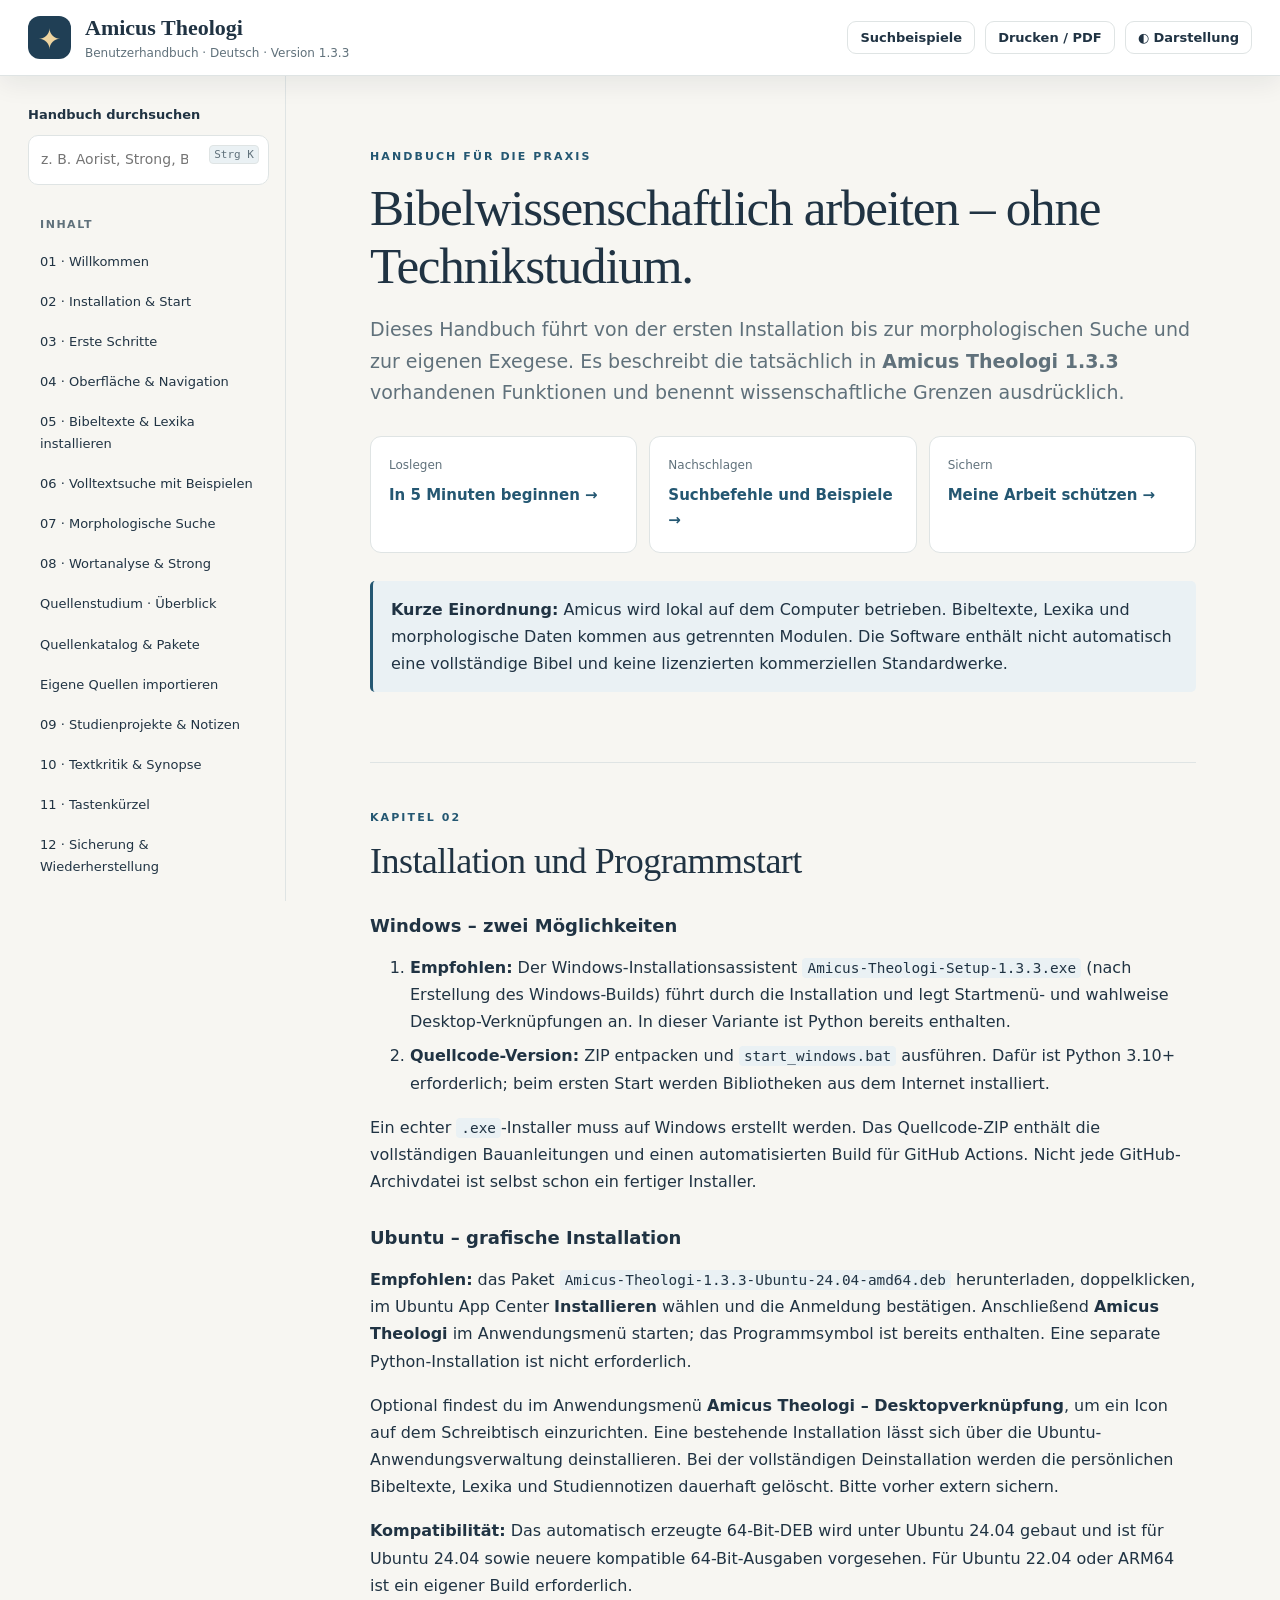
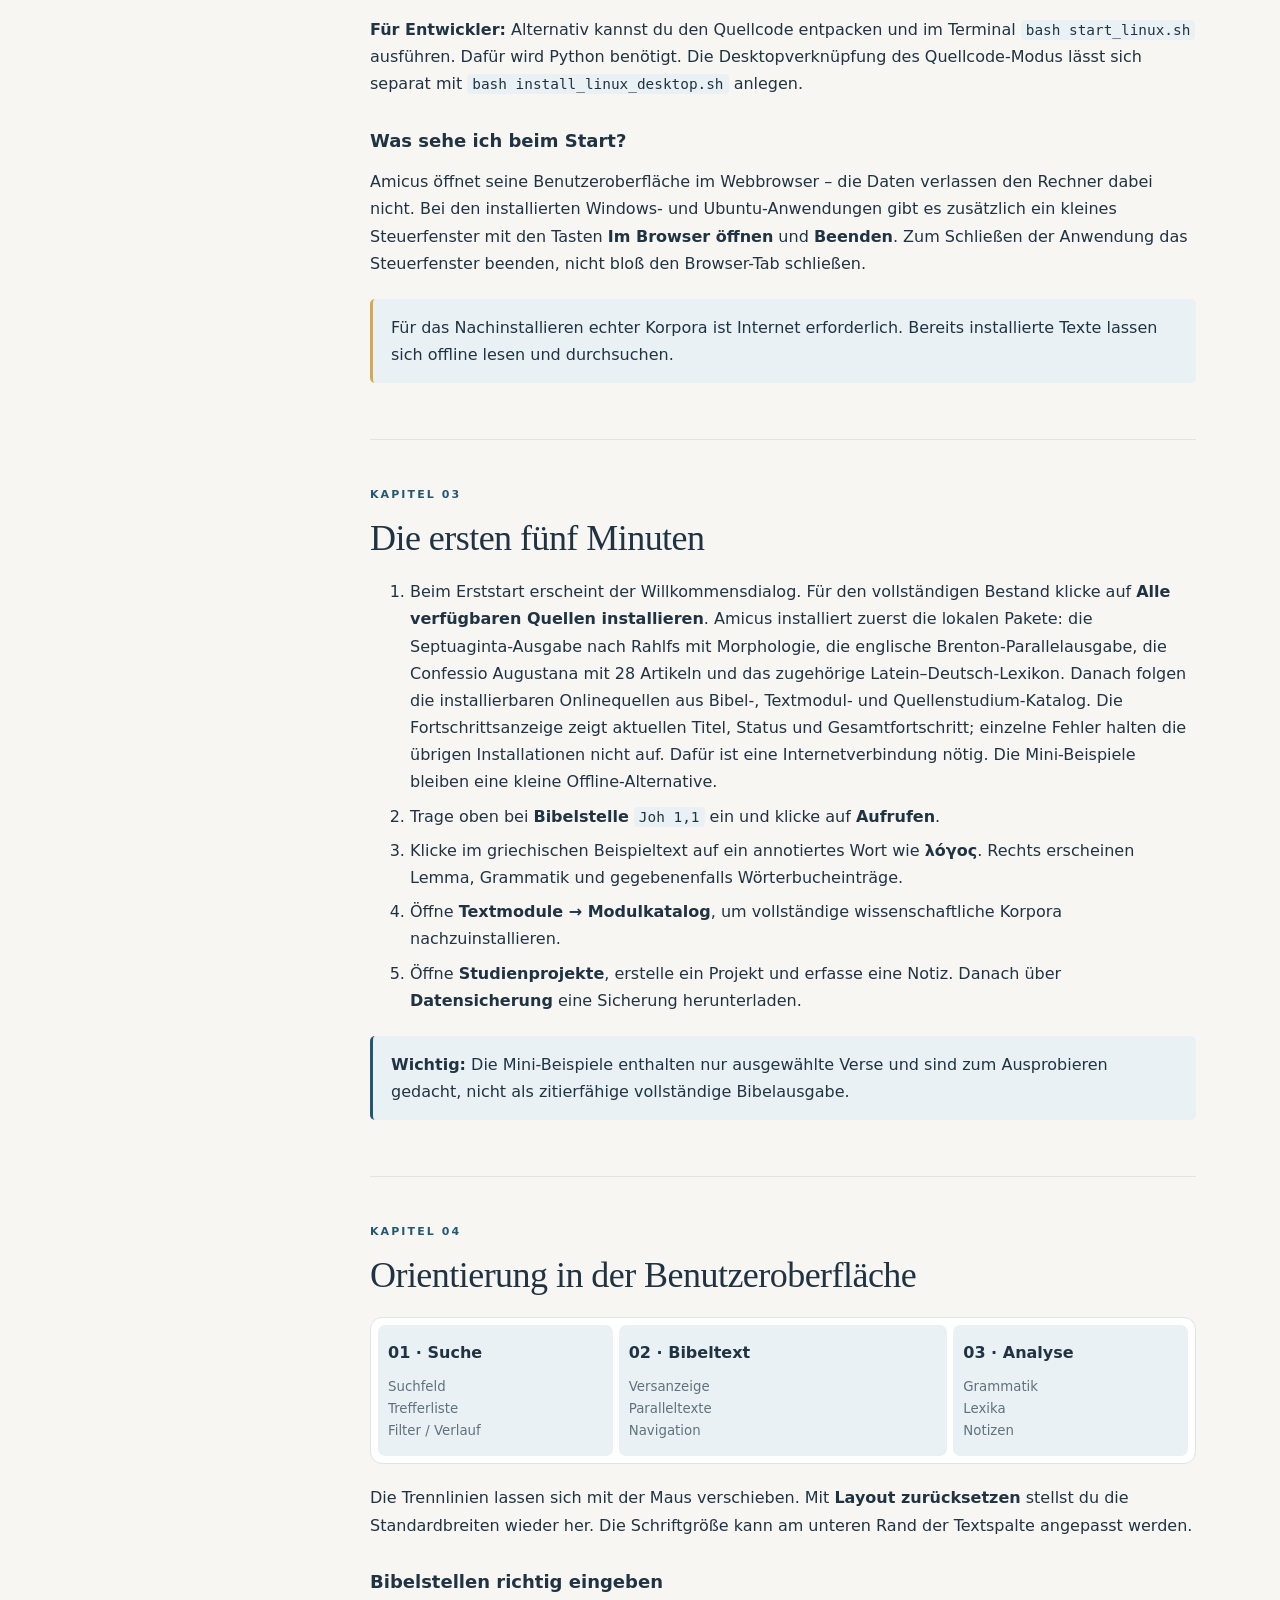
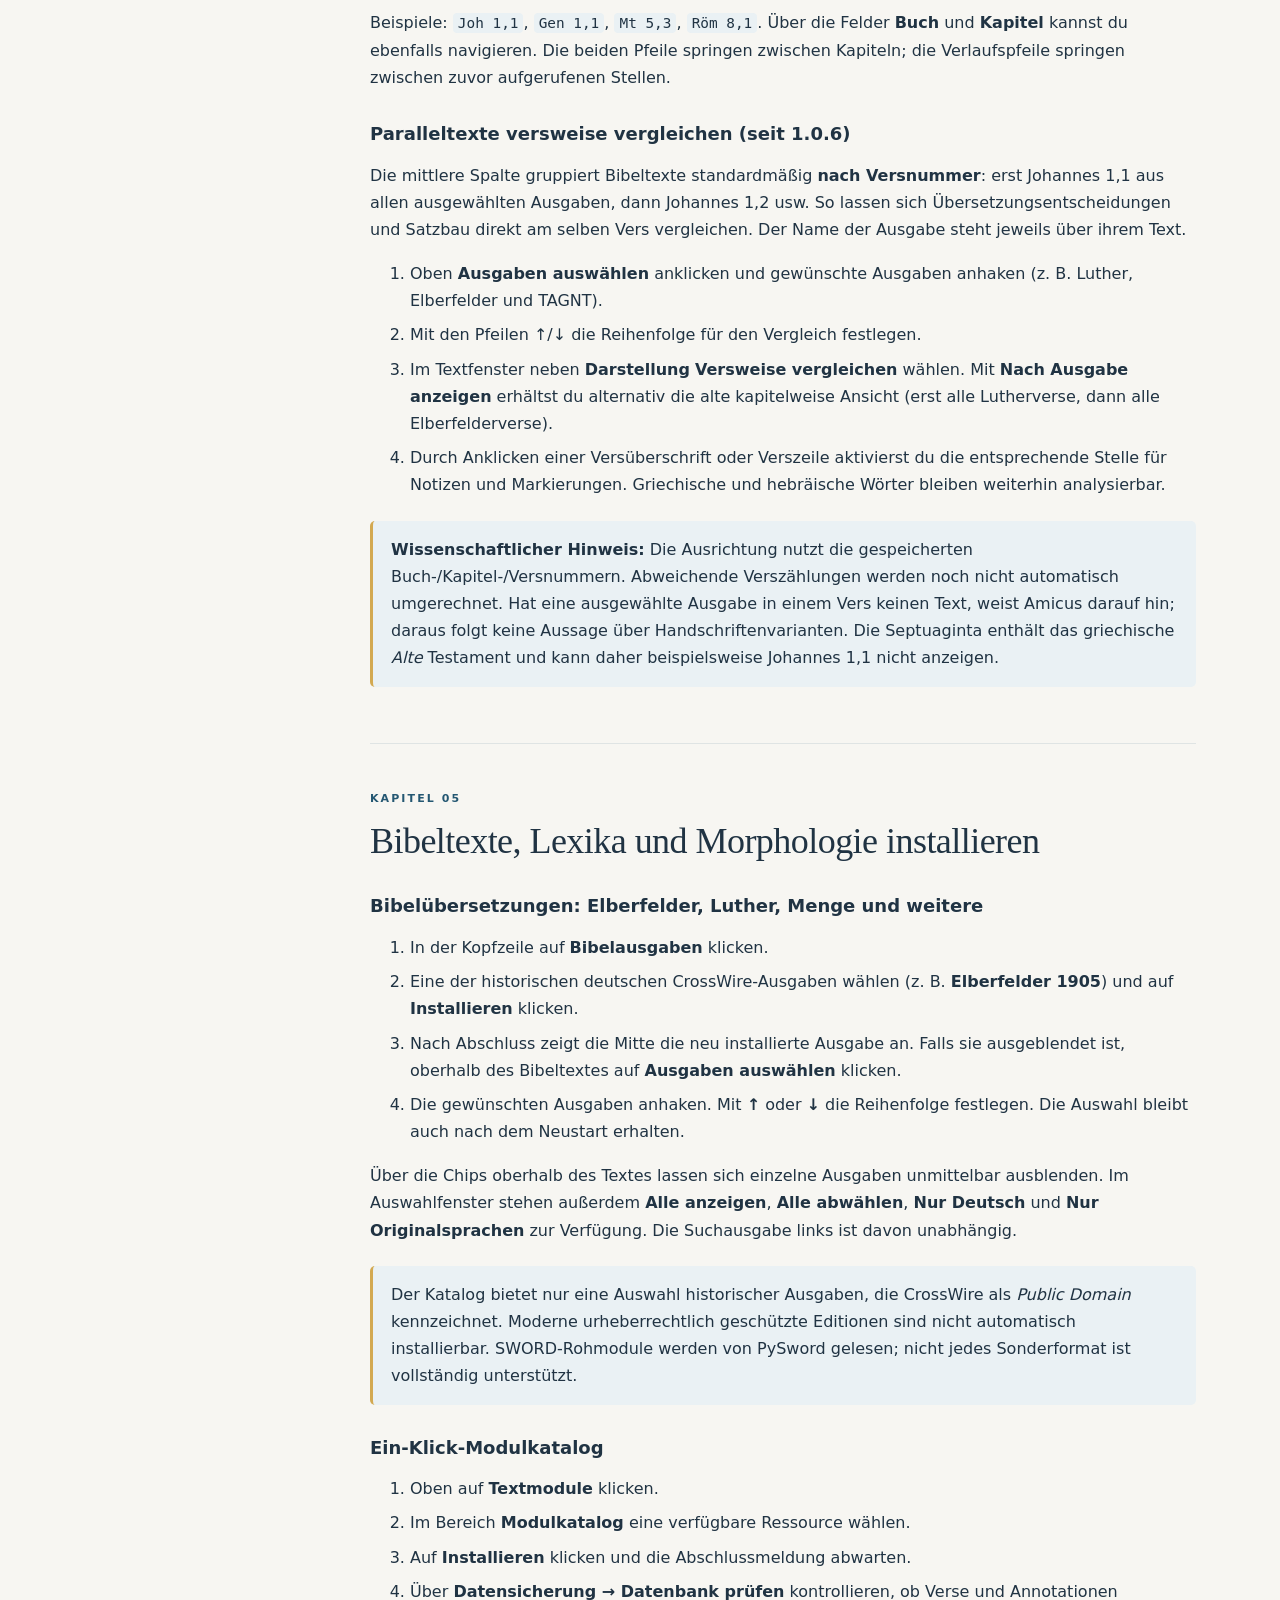
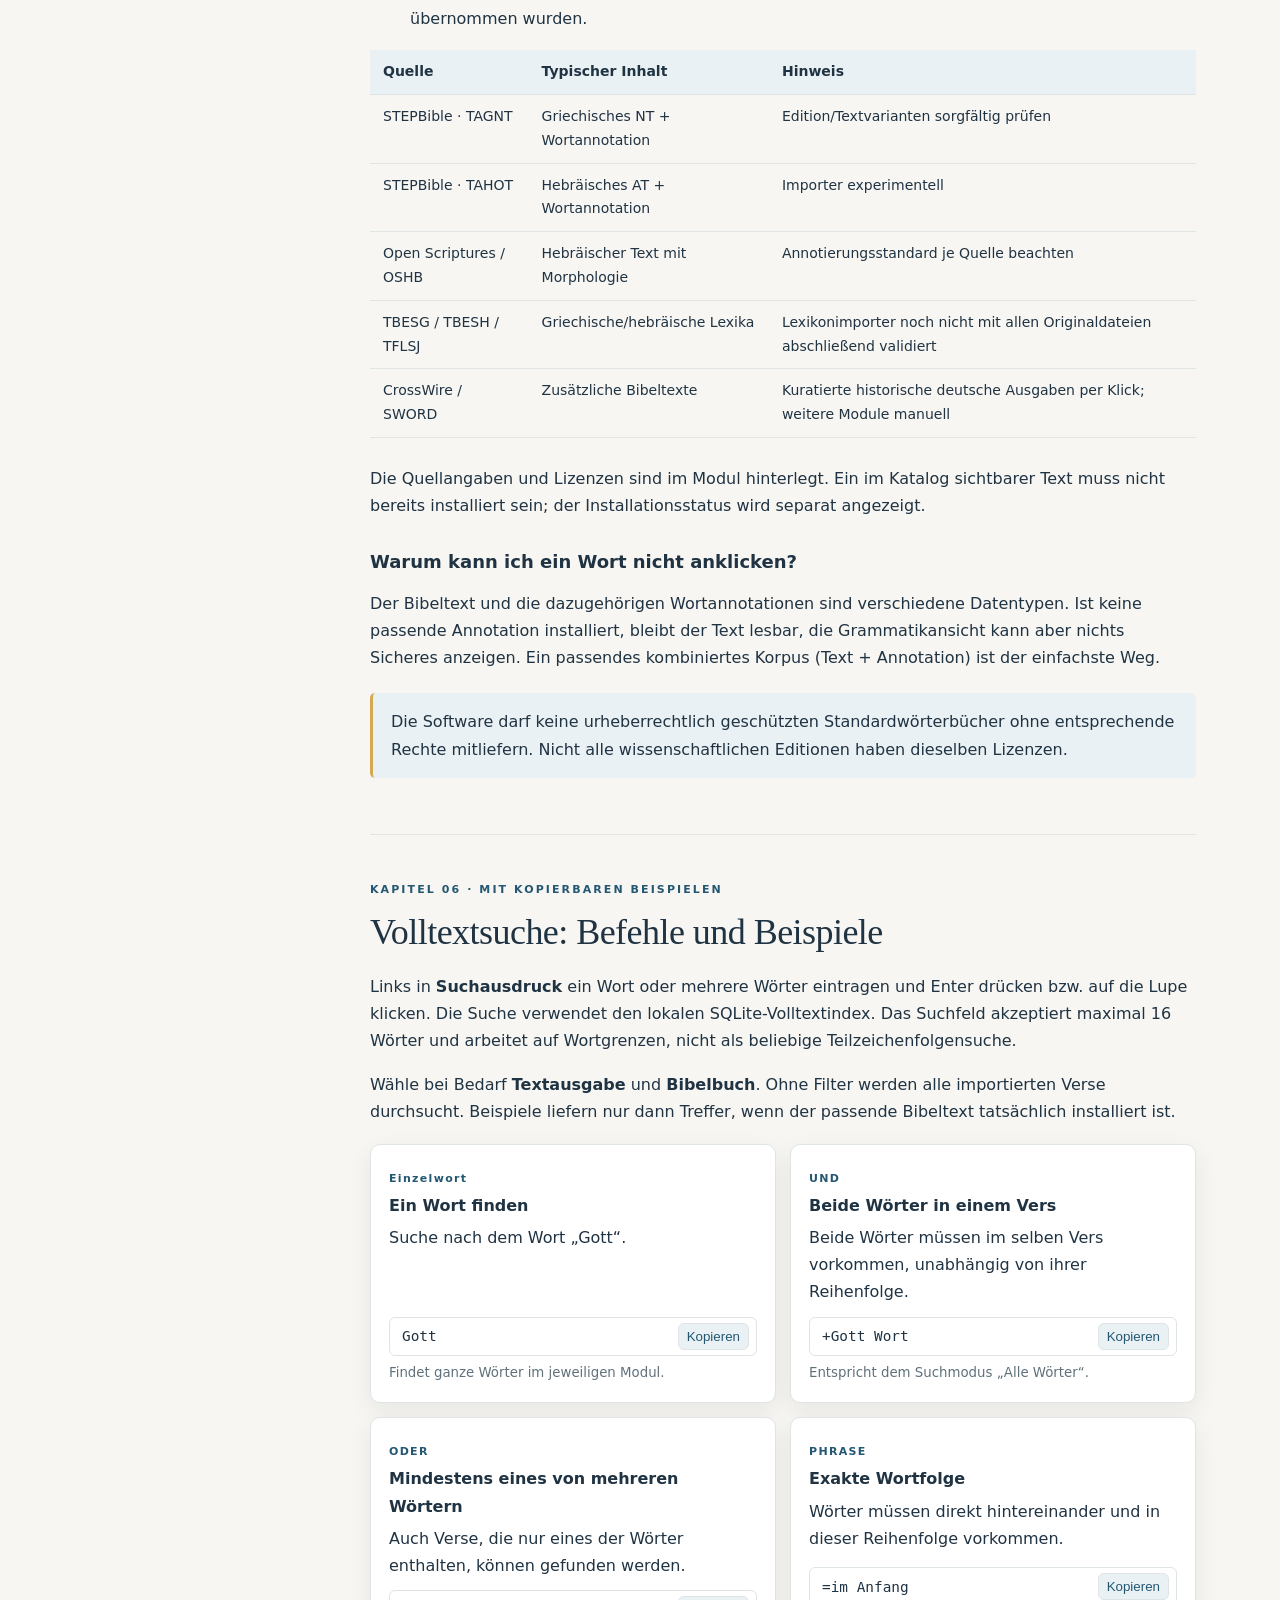
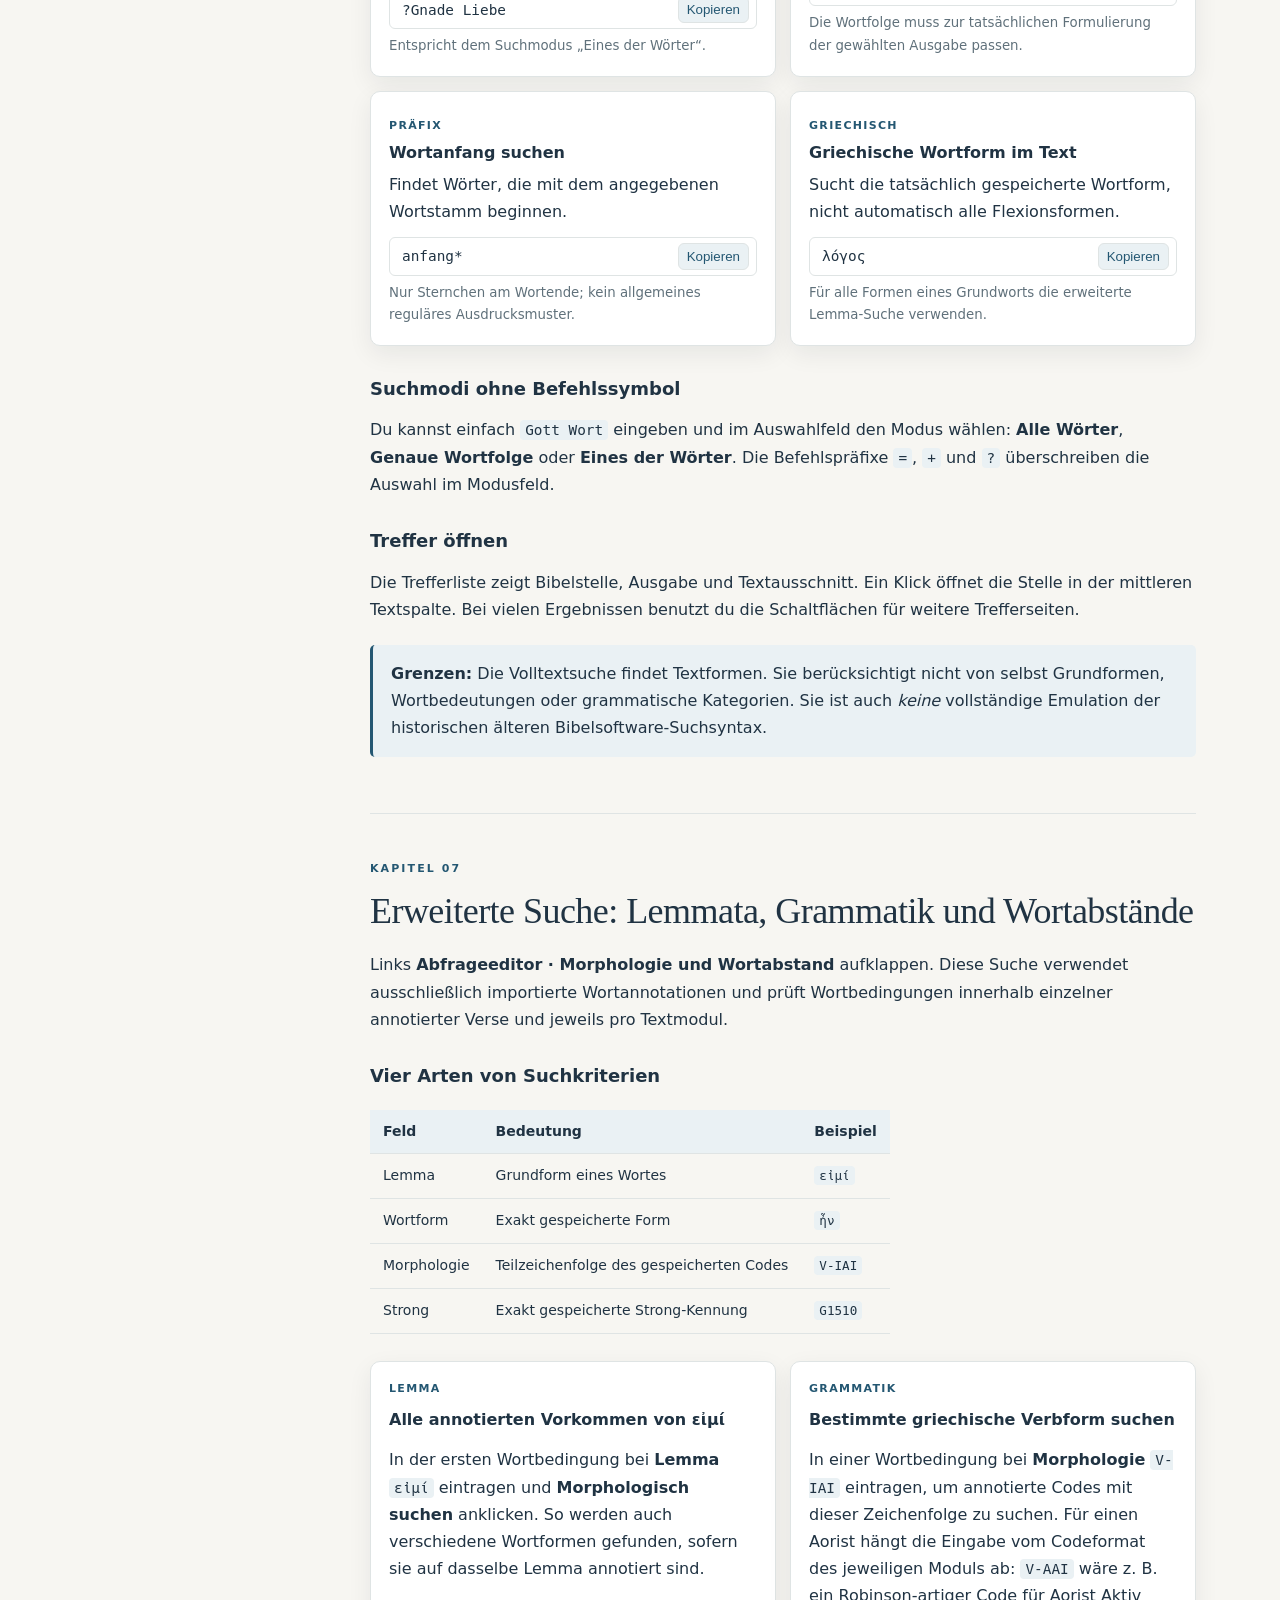
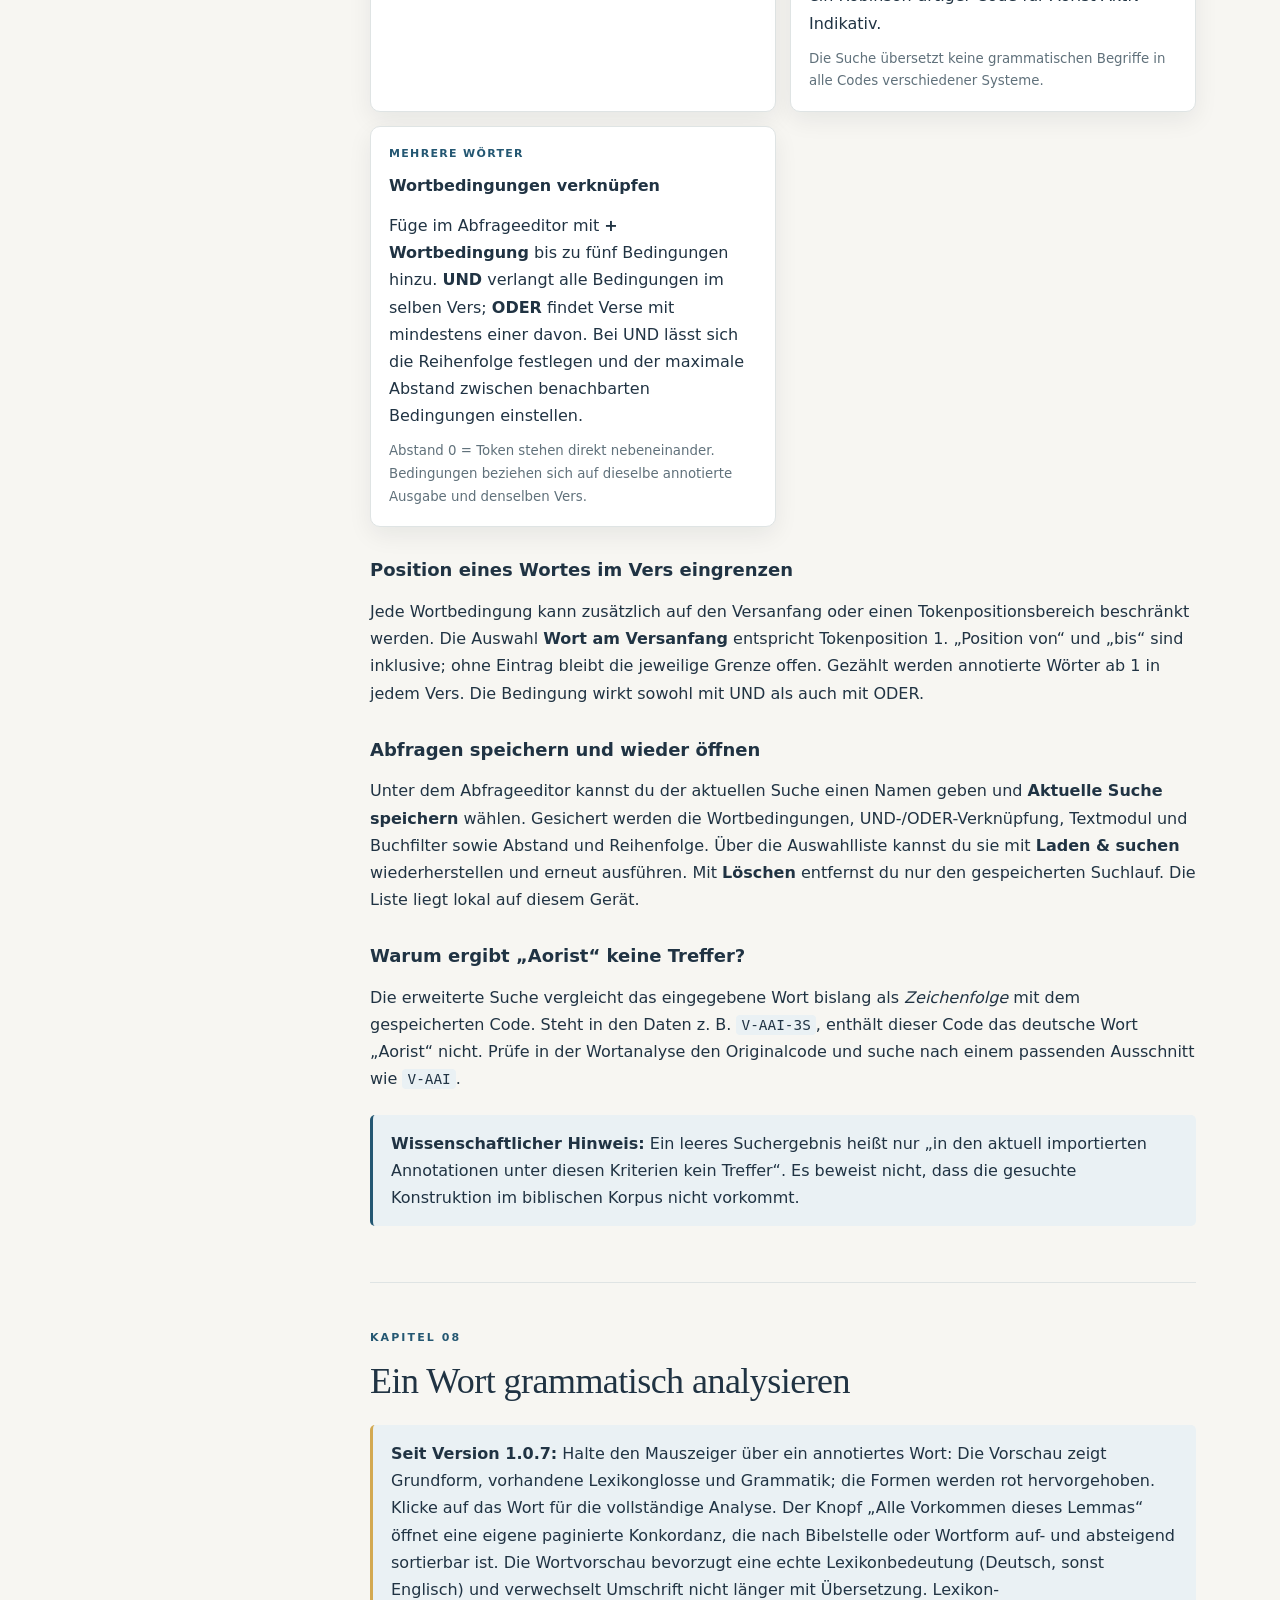
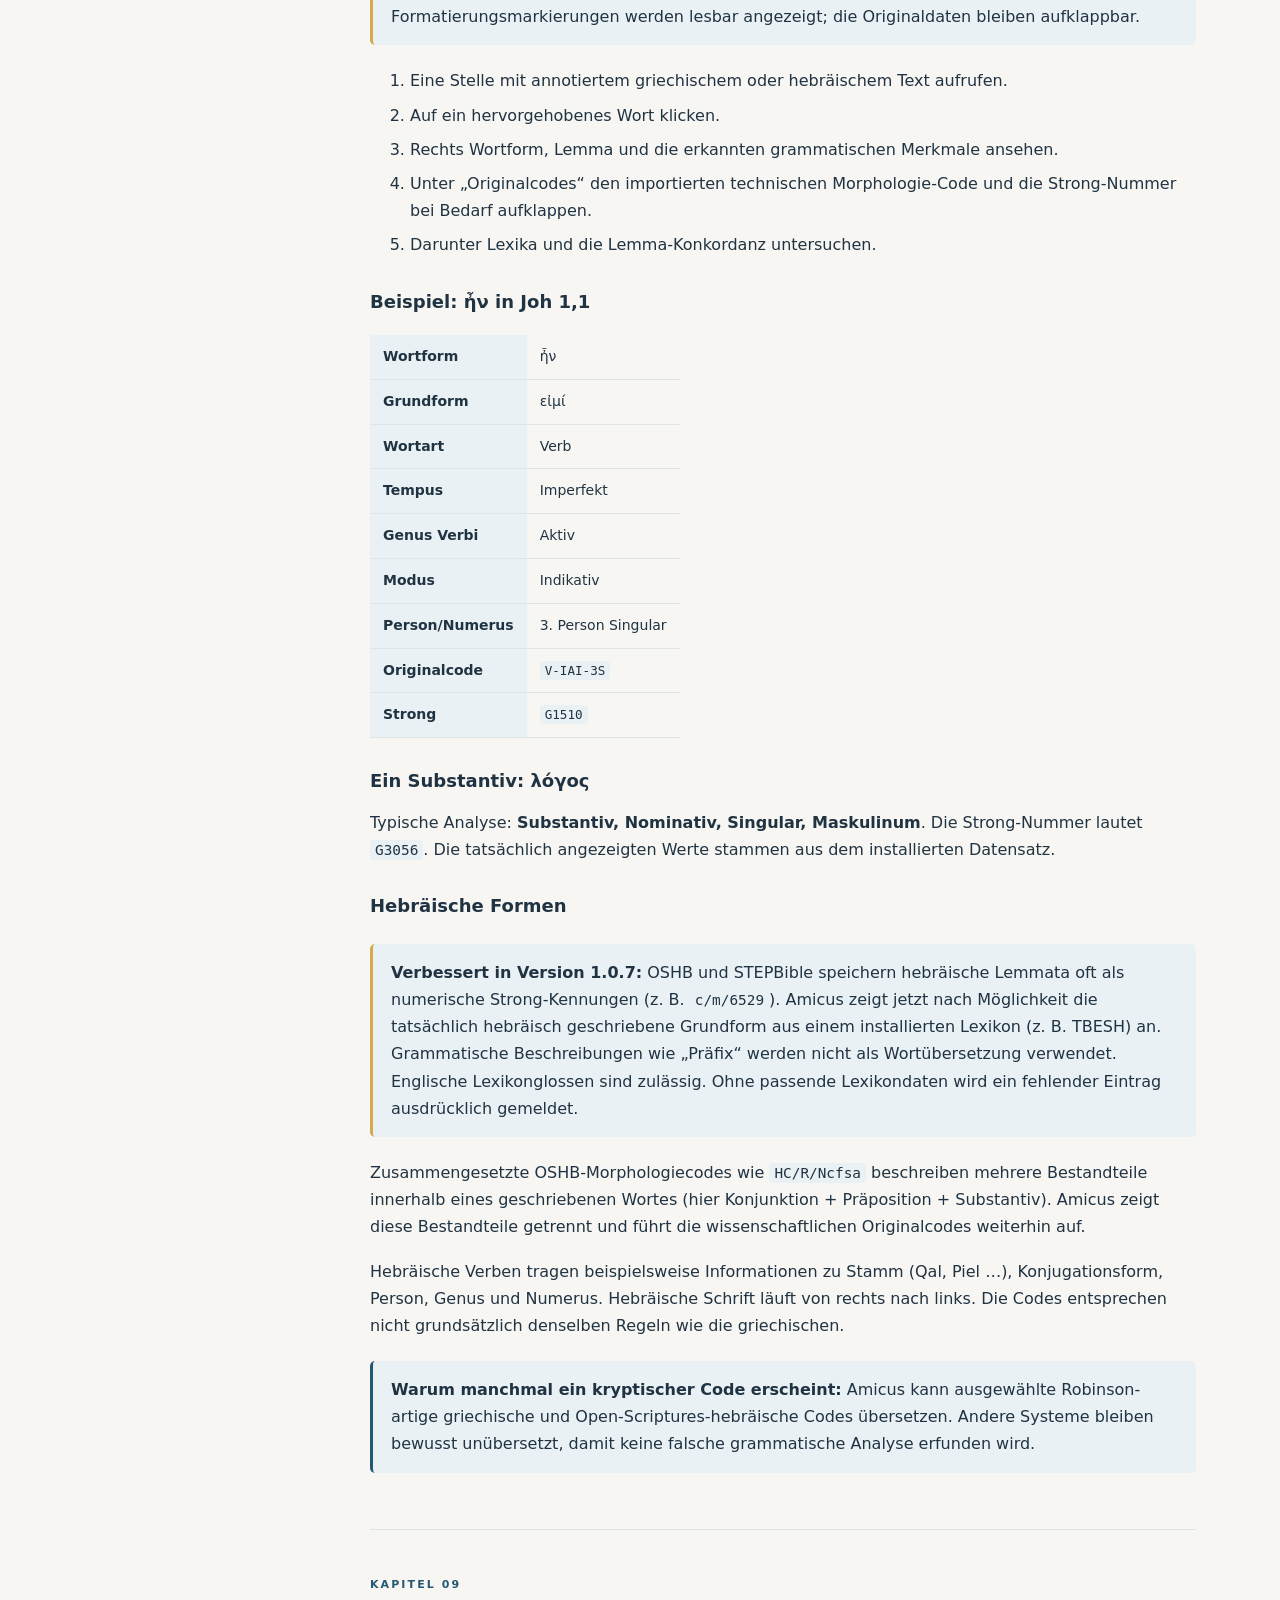
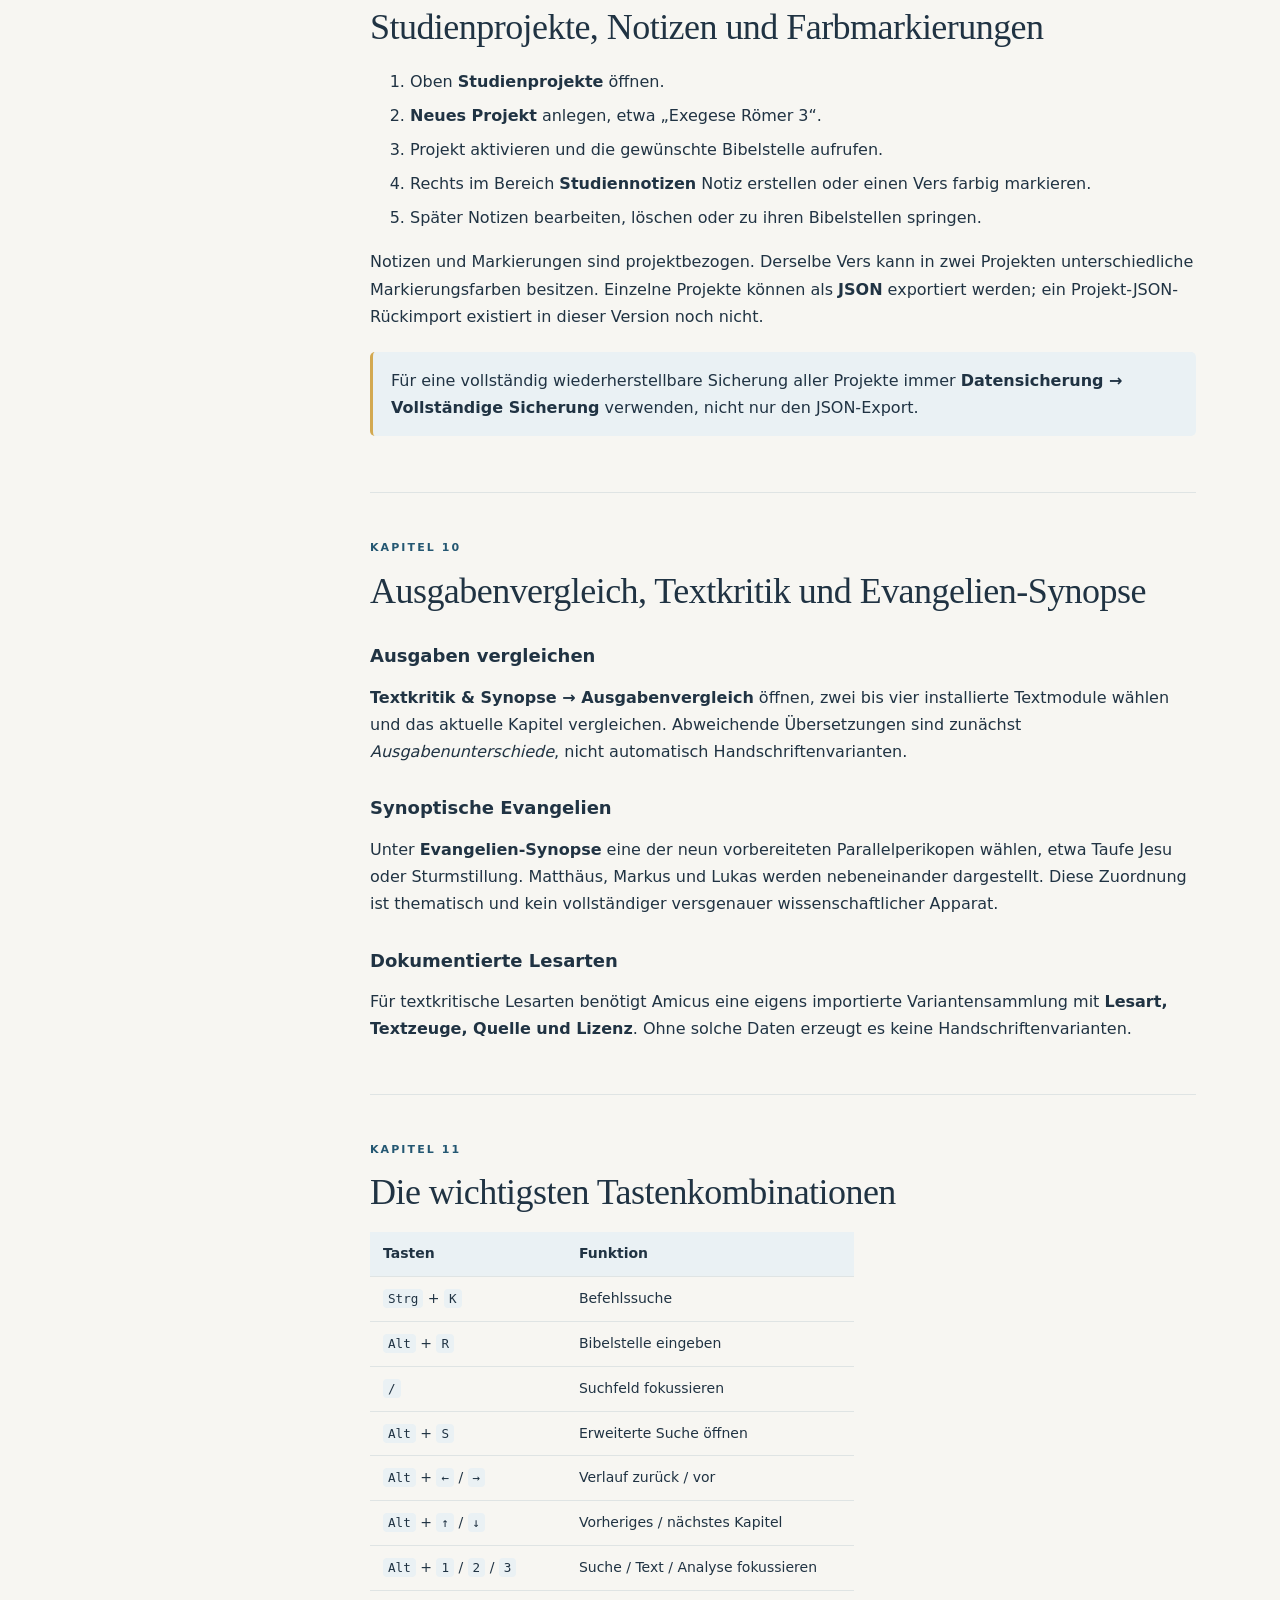
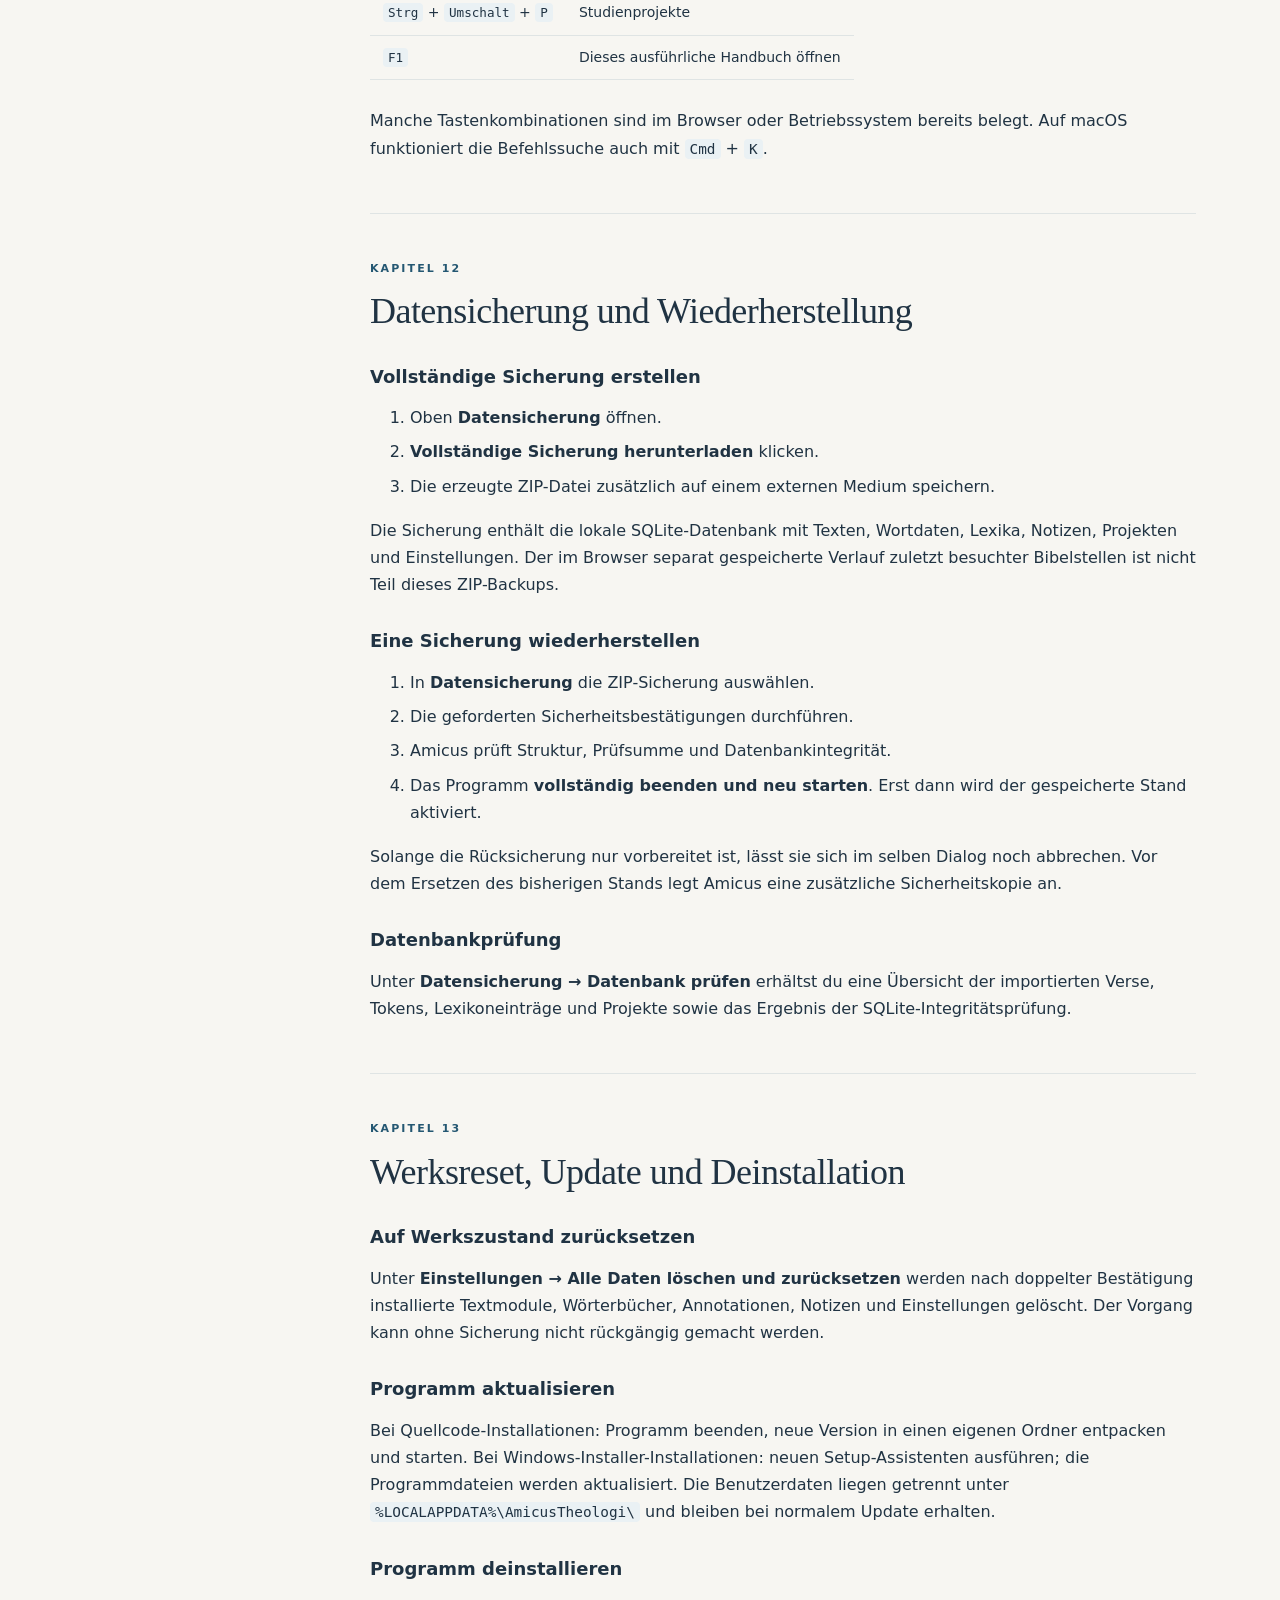
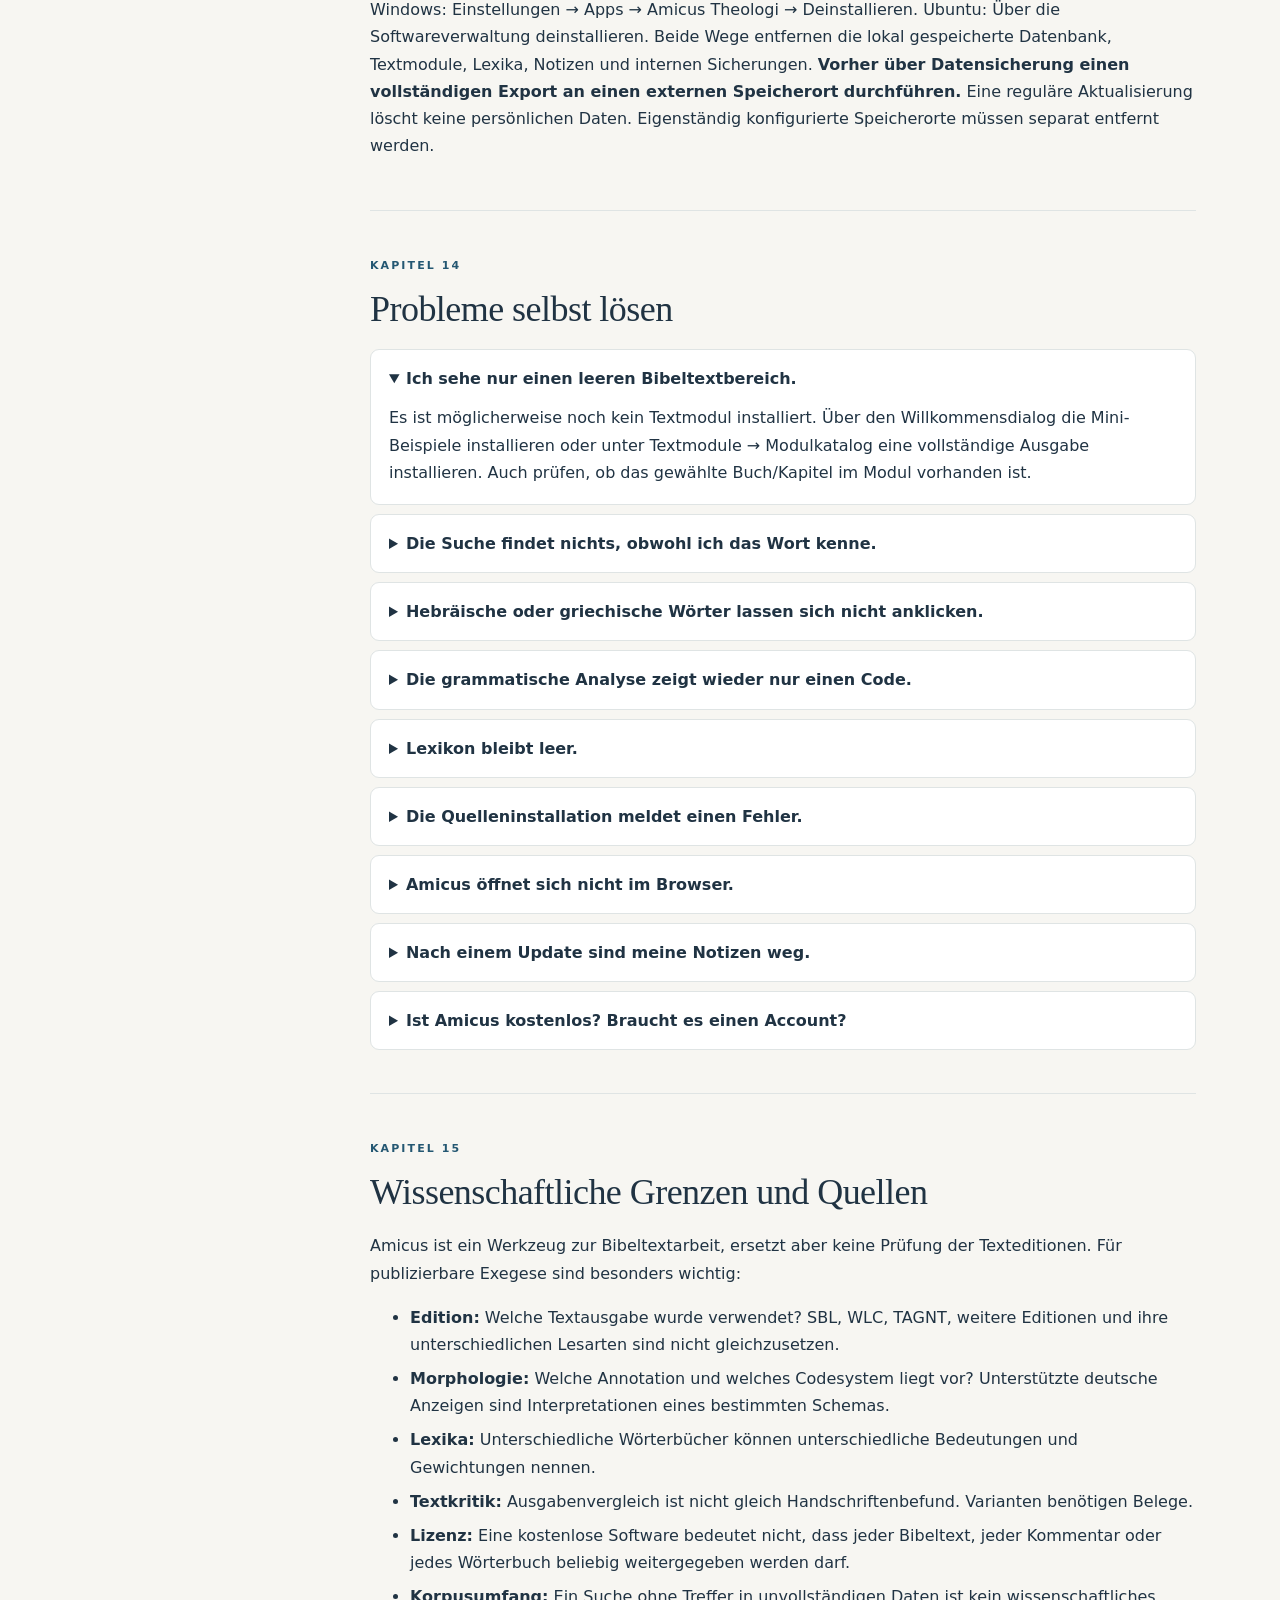
==== commit c0e1b11e: "Bundle Septuagint and Confessio Augustana" ====
--- a/ANLEITUNG.html
+++ b/ANLEITUNG.html
@@ -90,19 +90,19 @@
 </head>
 <body>
 <a class="skip" href="#inhalt">Zum Inhalt springen</a>
-<header class="mast"><div class="mast-inner"><a class="logo" href="#start" aria-label="Zum Anfang">✦</a><div class="mast-titles"><strong>Amicus Theologi</strong><span>Benutzerhandbuch · Deutsch · Version 1.3.2</span></div><div class="mast-actions"><a href="#suche-grundlagen">Suchbeispiele</a><button id="print" type="button">Drucken / PDF</button><button id="theme" type="button" title="Hell/Dunkel umschalten">◐ Darstellung</button></div></div></header>
+<header class="mast"><div class="mast-inner"><a class="logo" href="#start" aria-label="Zum Anfang">✦</a><div class="mast-titles"><strong>Amicus Theologi</strong><span>Benutzerhandbuch · Deutsch · Version 1.3.3</span></div><div class="mast-actions"><a href="#suche-grundlagen">Suchbeispiele</a><button id="print" type="button">Drucken / PDF</button><button id="theme" type="button" title="Hell/Dunkel umschalten">◐ Darstellung</button></div></div></header>
 <div class="layout">
 <aside class="sidebar" aria-label="Handbuch-Navigation"><div class="search-wrap"><label for="manual-search">Handbuch durchsuchen</label><div class="search-row"><input id="manual-search" type="search" placeholder="z. B. Aorist, Strong, Backup …" autocomplete="off" aria-controls="search-results"><kbd>Strg K</kbd></div><button id="clear-search" type="button" hidden>Suche löschen ×</button><div id="search-results" role="status" aria-live="polite"></div></div><nav class="contents" aria-label="Kapitel"><p class="nav-label">INHALT</p>
 <a href="#start">01 · Willkommen</a><a href="#installation">02 · Installation &amp; Start</a><a href="#erster-start">03 · Erste Schritte</a><a href="#oberflaeche">04 · Oberfläche &amp; Navigation</a><a href="#modulmanager">05 · Bibeltexte &amp; Lexika installieren</a><a href="#suche-grundlagen">06 · Volltextsuche mit Beispielen</a><a href="#suche-erweitert">07 · Morphologische Suche</a><a href="#morphologie">08 · Wortanalyse &amp; Strong</a><a href="#quellenbereich">Quellenstudium · Überblick</a><a href="#quellenkatalog">Quellenkatalog &amp; Pakete</a><a href="#quellenimport">Eigene Quellen importieren</a><a href="#studien">09 · Studienprojekte &amp; Notizen</a><a href="#textkritik">10 · Textkritik &amp; Synopse</a><a href="#tastatur">11 · Tastenkürzel</a><a href="#daten">12 · Sicherung &amp; Wiederherstellung</a><a href="#reset">13 · Werksreset &amp; Updates</a><a href="#probleme">14 · Häufige Probleme</a><a href="#wissenschaft">15 · Wissenschaftliche Hinweise</a><a href="#formate">16 · Eigene Dateien importieren</a><a href="#glossar">17 · Fachbegriffe &amp; Glossar</a>
 </nav><p class="sidebar-bottom">Lokal lesbar · kein Konto erforderlich · keine externe Such-API</p></aside>
 <main id="inhalt" tabindex="-1"><div class="content">
-<section class="hero help-chapter" id="start"><p class="eyebrow">HANDBUCH FÜR DIE PRAXIS</p><h1>Bibelwissenschaftlich arbeiten – ohne Technikstudium.</h1><p class="lede">Dieses Handbuch führt von der ersten Installation bis zur morphologischen Suche und zur eigenen Exegese. Es beschreibt die tatsächlich in <strong>Amicus Theologi 1.3.2</strong> vorhandenen Funktionen und benennt wissenschaftliche Grenzen ausdrücklich.</p><div class="hero-grid"><a href="#erster-start"><span>Loslegen</span><strong>In 5 Minuten beginnen →</strong></a><a href="#suche-grundlagen"><span>Nachschlagen</span><strong>Suchbefehle und Beispiele →</strong></a><a href="#daten"><span>Sichern</span><strong>Meine Arbeit schützen →</strong></a></div><div class="notice"><strong>Kurze Einordnung:</strong> Amicus wird lokal auf dem Computer betrieben. Bibeltexte, Lexika und morphologische Daten kommen aus getrennten Modulen. Die Software enthält nicht automatisch eine vollständige Bibel und keine lizenzierten kommerziellen Standardwerke.</div></section>
-<section class="help-chapter" id="installation"><p class="eyebrow">KAPITEL 02</p><h2>Installation und Programmstart</h2><h3>Windows – zwei Möglichkeiten</h3><ol><li><strong>Empfohlen:</strong> Der Windows-Installationsassistent <code>Amicus-Theologi-Setup-1.3.2.exe</code> (nach Erstellung des Windows-Builds) führt durch die Installation und legt Startmenü- und wahlweise Desktop-Verknüpfungen an. In dieser Variante ist Python bereits enthalten.</li><li><strong>Quellcode-Version:</strong> ZIP entpacken und <code>start_windows.bat</code> ausführen. Dafür ist Python 3.10+ erforderlich; beim ersten Start werden Bibliotheken aus dem Internet installiert.</li></ol><p>Ein echter <code>.exe</code>-Installer muss auf Windows erstellt werden. Das Quellcode-ZIP enthält die vollständigen Bauanleitungen und einen automatisierten Build für GitHub Actions. Nicht jede GitHub-Archivdatei ist selbst schon ein fertiger Installer.</p><h3>Ubuntu – grafische Installation</h3>
-<p><strong>Empfohlen:</strong> das Paket <code>Amicus-Theologi-1.3.2-Ubuntu-24.04-amd64.deb</code> herunterladen, doppelklicken, im Ubuntu App Center <strong>Installieren</strong> wählen und die Anmeldung bestätigen. Anschließend <strong>Amicus Theologi</strong> im Anwendungsmenü starten; das Programmsymbol ist bereits enthalten. Eine separate Python-Installation ist nicht erforderlich.</p>
+<section class="hero help-chapter" id="start"><p class="eyebrow">HANDBUCH FÜR DIE PRAXIS</p><h1>Bibelwissenschaftlich arbeiten – ohne Technikstudium.</h1><p class="lede">Dieses Handbuch führt von der ersten Installation bis zur morphologischen Suche und zur eigenen Exegese. Es beschreibt die tatsächlich in <strong>Amicus Theologi 1.3.3</strong> vorhandenen Funktionen und benennt wissenschaftliche Grenzen ausdrücklich.</p><div class="hero-grid"><a href="#erster-start"><span>Loslegen</span><strong>In 5 Minuten beginnen →</strong></a><a href="#suche-grundlagen"><span>Nachschlagen</span><strong>Suchbefehle und Beispiele →</strong></a><a href="#daten"><span>Sichern</span><strong>Meine Arbeit schützen →</strong></a></div><div class="notice"><strong>Kurze Einordnung:</strong> Amicus wird lokal auf dem Computer betrieben. Bibeltexte, Lexika und morphologische Daten kommen aus getrennten Modulen. Die Software enthält nicht automatisch eine vollständige Bibel und keine lizenzierten kommerziellen Standardwerke.</div></section>
+<section class="help-chapter" id="installation"><p class="eyebrow">KAPITEL 02</p><h2>Installation und Programmstart</h2><h3>Windows – zwei Möglichkeiten</h3><ol><li><strong>Empfohlen:</strong> Der Windows-Installationsassistent <code>Amicus-Theologi-Setup-1.3.3.exe</code> (nach Erstellung des Windows-Builds) führt durch die Installation und legt Startmenü- und wahlweise Desktop-Verknüpfungen an. In dieser Variante ist Python bereits enthalten.</li><li><strong>Quellcode-Version:</strong> ZIP entpacken und <code>start_windows.bat</code> ausführen. Dafür ist Python 3.10+ erforderlich; beim ersten Start werden Bibliotheken aus dem Internet installiert.</li></ol><p>Ein echter <code>.exe</code>-Installer muss auf Windows erstellt werden. Das Quellcode-ZIP enthält die vollständigen Bauanleitungen und einen automatisierten Build für GitHub Actions. Nicht jede GitHub-Archivdatei ist selbst schon ein fertiger Installer.</p><h3>Ubuntu – grafische Installation</h3>
+<p><strong>Empfohlen:</strong> das Paket <code>Amicus-Theologi-1.3.3-Ubuntu-24.04-amd64.deb</code> herunterladen, doppelklicken, im Ubuntu App Center <strong>Installieren</strong> wählen und die Anmeldung bestätigen. Anschließend <strong>Amicus Theologi</strong> im Anwendungsmenü starten; das Programmsymbol ist bereits enthalten. Eine separate Python-Installation ist nicht erforderlich.</p>
 <p>Optional findest du im Anwendungsmenü <strong>Amicus Theologi – Desktopverknüpfung</strong>, um ein Icon auf dem Schreibtisch einzurichten. Eine bestehende Installation lässt sich über die Ubuntu-Anwendungsverwaltung deinstallieren. Bei der vollständigen Deinstallation werden die persönlichen Bibeltexte, Lexika und Studiennotizen dauerhaft gelöscht. Bitte vorher extern sichern.</p>
 <p><strong>Kompatibilität:</strong> Das automatisch erzeugte 64-Bit-DEB wird unter Ubuntu 24.04 gebaut und ist für Ubuntu 24.04 sowie neuere kompatible 64-Bit-Ausgaben vorgesehen. Für Ubuntu 22.04 oder ARM64 ist ein eigener Build erforderlich.</p>
 <p><strong>Für Entwickler:</strong> Alternativ kannst du den Quellcode entpacken und im Terminal <code>bash start_linux.sh</code> ausführen. Dafür wird Python benötigt. Die Desktopverknüpfung des Quellcode-Modus lässt sich separat mit <code>bash install_linux_desktop.sh</code> anlegen.</p><h3>Was sehe ich beim Start?</h3><p>Amicus öffnet seine Benutzeroberfläche im Webbrowser – die Daten verlassen den Rechner dabei nicht. Bei den installierten Windows- und Ubuntu-Anwendungen gibt es zusätzlich ein kleines Steuerfenster mit den Tasten <b>Im Browser öffnen</b> und <b>Beenden</b>. Zum Schließen der Anwendung das Steuerfenster beenden, nicht bloß den Browser-Tab schließen.</p><div class="tip">Für das Nachinstallieren echter Korpora ist Internet erforderlich. Bereits installierte Texte lassen sich offline lesen und durchsuchen.</div></section>
-<section class="help-chapter" id="erster-start"><p class="eyebrow">KAPITEL 03</p><h2>Die ersten fünf Minuten</h2><ol><li>Beim Erststart erscheint der Willkommensdialog. Für den vollständigen Bestand klicke auf <strong>Alle verfügbaren Quellen installieren</strong>. Amicus installiert zuerst die lokalen Quellenpakete und danach die installierbaren Onlinequellen aus Bibel-, Textmodul- und Quellenstudium-Katalog. Die Fortschrittsanzeige zeigt aktuellen Titel, Status und Gesamtfortschritt; einzelne Fehler halten die übrigen Installationen nicht auf. Dafür ist eine Internetverbindung nötig. Die Mini-Beispiele bleiben eine kleine Offline-Alternative.</li><li>Trage oben bei <strong>Bibelstelle</strong> <code>Joh 1,1</code> ein und klicke auf <strong>Aufrufen</strong>.</li><li>Klicke im griechischen Beispieltext auf ein annotiertes Wort wie <strong>λόγος</strong>. Rechts erscheinen Lemma, Grammatik und gegebenenfalls Wörterbucheinträge.</li><li>Öffne <strong>Textmodule → Modulkatalog</strong>, um vollständige wissenschaftliche Korpora nachzuinstallieren.</li><li>Öffne <strong>Studienprojekte</strong>, erstelle ein Projekt und erfasse eine Notiz. Danach über <strong>Datensicherung</strong> eine Sicherung herunterladen.</li></ol><div class="notice"><strong>Wichtig:</strong> Die Mini-Beispiele enthalten nur ausgewählte Verse und sind zum Ausprobieren gedacht, nicht als zitierfähige vollständige Bibelausgabe.</div></section>
+<section class="help-chapter" id="erster-start"><p class="eyebrow">KAPITEL 03</p><h2>Die ersten fünf Minuten</h2><ol><li>Beim Erststart erscheint der Willkommensdialog. Für den vollständigen Bestand klicke auf <strong>Alle verfügbaren Quellen installieren</strong>. Amicus installiert zuerst die lokalen Pakete: die Septuaginta-Ausgabe nach Rahlfs mit Morphologie, die englische Brenton-Parallelausgabe, die Confessio Augustana mit 28 Artikeln und das zugehörige Latein–Deutsch-Lexikon. Danach folgen die installierbaren Onlinequellen aus Bibel-, Textmodul- und Quellenstudium-Katalog. Die Fortschrittsanzeige zeigt aktuellen Titel, Status und Gesamtfortschritt; einzelne Fehler halten die übrigen Installationen nicht auf. Dafür ist eine Internetverbindung nötig. Die Mini-Beispiele bleiben eine kleine Offline-Alternative.</li><li>Trage oben bei <strong>Bibelstelle</strong> <code>Joh 1,1</code> ein und klicke auf <strong>Aufrufen</strong>.</li><li>Klicke im griechischen Beispieltext auf ein annotiertes Wort wie <strong>λόγος</strong>. Rechts erscheinen Lemma, Grammatik und gegebenenfalls Wörterbucheinträge.</li><li>Öffne <strong>Textmodule → Modulkatalog</strong>, um vollständige wissenschaftliche Korpora nachzuinstallieren.</li><li>Öffne <strong>Studienprojekte</strong>, erstelle ein Projekt und erfasse eine Notiz. Danach über <strong>Datensicherung</strong> eine Sicherung herunterladen.</li></ol><div class="notice"><strong>Wichtig:</strong> Die Mini-Beispiele enthalten nur ausgewählte Verse und sind zum Ausprobieren gedacht, nicht als zitierfähige vollständige Bibelausgabe.</div></section>
 <section class="help-chapter" id="oberflaeche"><p class="eyebrow">KAPITEL 04</p><h2>Orientierung in der Benutzeroberfläche</h2><div class="layout-diagram" role="img" aria-label="Drei Spalten: links Suche, Mitte Bibeltext, rechts Analyse"><div><strong>01 · Suche</strong><small>Suchfeld<br>Trefferliste<br>Filter / Verlauf</small></div><div><strong>02 · Bibeltext</strong><small>Versanzeige<br>Paralleltexte<br>Navigation</small></div><div><strong>03 · Analyse</strong><small>Grammatik<br>Lexika<br>Notizen</small></div></div><p>Die Trennlinien lassen sich mit der Maus verschieben. Mit <strong>Layout zurücksetzen</strong> stellst du die Standardbreiten wieder her. Die Schriftgröße kann am unteren Rand der Textspalte angepasst werden.</p><h3>Bibelstellen richtig eingeben</h3><p>Beispiele: <code>Joh 1,1</code>, <code>Gen 1,1</code>, <code>Mt 5,3</code>, <code>Röm 8,1</code>. Über die Felder <strong>Buch</strong> und <strong>Kapitel</strong> kannst du ebenfalls navigieren. Die beiden Pfeile springen zwischen Kapiteln; die Verlaufspfeile springen zwischen zuvor aufgerufenen Stellen.</p><h3>Paralleltexte versweise vergleichen (seit 1.0.6)</h3><p>Die mittlere Spalte gruppiert Bibeltexte standardmäßig <strong>nach Versnummer</strong>: erst Johannes 1,1 aus allen ausgewählten Ausgaben, dann Johannes 1,2 usw. So lassen sich Übersetzungsentscheidungen und Satzbau direkt am selben Vers vergleichen. Der Name der Ausgabe steht jeweils über ihrem Text.</p><ol><li>Oben <strong>Ausgaben auswählen</strong> anklicken und gewünschte Ausgaben anhaken (z. B. Luther, Elberfelder und TAGNT).</li><li>Mit den Pfeilen ↑/↓ die Reihenfolge für den Vergleich festlegen.</li><li>Im Textfenster neben <strong>Darstellung</strong> <strong>Versweise vergleichen</strong> wählen. Mit <strong>Nach Ausgabe anzeigen</strong> erhältst du alternativ die alte kapitelweise Ansicht (erst alle Lutherverse, dann alle Elberfelderverse).</li><li>Durch Anklicken einer Versüberschrift oder Verszeile aktivierst du die entsprechende Stelle für Notizen und Markierungen. Griechische und hebräische Wörter bleiben weiterhin analysierbar.</li></ol><div class="tip"><b>Wissenschaftlicher Hinweis:</b> Die Ausrichtung nutzt die gespeicherten Buch-/Kapitel-/Versnummern. Abweichende Verszählungen werden noch nicht automatisch umgerechnet. Hat eine ausgewählte Ausgabe in einem Vers keinen Text, weist Amicus darauf hin; daraus folgt keine Aussage über Handschriftenvarianten. Die Septuaginta enthält das griechische <em>Alte</em> Testament und kann daher beispielsweise Johannes 1,1 nicht anzeigen.</div></section>
 <section class="help-chapter" id="modulmanager"><p class="eyebrow">KAPITEL 05</p><h2>Bibeltexte, Lexika und Morphologie installieren</h2><h3>Bibelübersetzungen: Elberfelder, Luther, Menge und weitere</h3><ol><li>In der Kopfzeile auf <b>Bibelausgaben</b> klicken.</li><li>Eine der historischen deutschen CrossWire-Ausgaben wählen (z. B. <b>Elberfelder 1905</b>) und auf <b>Installieren</b> klicken.</li><li>Nach Abschluss zeigt die Mitte die neu installierte Ausgabe an. Falls sie ausgeblendet ist, oberhalb des Bibeltextes auf <b>Ausgaben auswählen</b> klicken.</li><li>Die gewünschten Ausgaben anhaken. Mit <b>↑</b> oder <b>↓</b> die Reihenfolge festlegen. Die Auswahl bleibt auch nach dem Neustart erhalten.</li></ol><p>Über die Chips oberhalb des Textes lassen sich einzelne Ausgaben unmittelbar ausblenden. Im Auswahlfenster stehen außerdem <b>Alle anzeigen</b>, <b>Alle abwählen</b>, <b>Nur Deutsch</b> und <b>Nur Originalsprachen</b> zur Verfügung. Die Suchausgabe links ist davon unabhängig.</p><div class="tip">Der Katalog bietet nur eine Auswahl historischer Ausgaben, die CrossWire als <i>Public Domain</i> kennzeichnet. Moderne urheberrechtlich geschützte Editionen sind nicht automatisch installierbar. SWORD-Rohmodule werden von PySword gelesen; nicht jedes Sonderformat ist vollständig unterstützt.</div><h3>Ein-Klick-Modulkatalog</h3><ol><li>Oben auf <strong>Textmodule</strong> klicken.</li><li>Im Bereich <strong>Modulkatalog</strong> eine verfügbare Ressource wählen.</li><li>Auf <strong>Installieren</strong> klicken und die Abschlussmeldung abwarten.</li><li>Über <strong>Datensicherung → Datenbank prüfen</strong> kontrollieren, ob Verse und Annotationen übernommen wurden.</li></ol><table><thead><tr><th>Quelle</th><th>Typischer Inhalt</th><th>Hinweis</th></tr></thead><tbody><tr><td>STEPBible · TAGNT</td><td>Griechisches NT + Wortannotation</td><td>Edition/Textvarianten sorgfältig prüfen</td></tr><tr><td>STEPBible · TAHOT</td><td>Hebräisches AT + Wortannotation</td><td>Importer experimentell</td></tr><tr><td>Open Scriptures / OSHB</td><td>Hebräischer Text mit Morphologie</td><td>Annotierungsstandard je Quelle beachten</td></tr><tr><td>TBESG / TBESH / TFLSJ</td><td>Griechische/hebräische Lexika</td><td>Lexikonimporter noch nicht mit allen Originaldateien abschließend validiert</td></tr><tr><td>CrossWire / SWORD</td><td>Zusätzliche Bibeltexte</td><td>Kuratierte historische deutsche Ausgaben per Klick; weitere Module manuell</td></tr></tbody></table><p>Die Quellangaben und Lizenzen sind im Modul hinterlegt. Ein im Katalog sichtbarer Text muss nicht bereits installiert sein; der Installationsstatus wird separat angezeigt.</p><h3>Warum kann ich ein Wort nicht anklicken?</h3><p>Der Bibeltext und die dazugehörigen Wortannotationen sind verschiedene Datentypen. Ist keine passende Annotation installiert, bleibt der Text lesbar, die Grammatikansicht kann aber nichts Sicheres anzeigen. Ein passendes kombiniertes Korpus (Text + Annotation) ist der einfachste Weg.</p><div class="tip">Die Software darf keine urheberrechtlich geschützten Standardwörterbücher ohne entsprechende Rechte mitliefern. Nicht alle wissenschaftlichen Editionen haben dieselben Lizenzen.</div></section>
 <section class="help-chapter" id="suche-grundlagen"><p class="eyebrow">KAPITEL 06 · MIT KOPIERBAREN BEISPIELEN</p><h2>Volltextsuche: Befehle und Beispiele</h2><p>Links in <strong>Suchausdruck</strong> ein Wort oder mehrere Wörter eintragen und Enter drücken bzw. auf die Lupe klicken. Die Suche verwendet den lokalen SQLite-Volltextindex. Das Suchfeld akzeptiert maximal 16 Wörter und arbeitet auf Wortgrenzen, nicht als beliebige Teilzeichenfolgensuche.</p><p>Wähle bei Bedarf <strong>Textausgabe</strong> und <strong>Bibelbuch</strong>. Ohne Filter werden alle importierten Verse durchsucht. Beispiele liefern nur dann Treffer, wenn der passende Bibeltext tatsächlich installiert ist.</p><div class="example-list" id="search-examples">
@@ -140,6 +140,6 @@
 principium,"Anfang, Ursprung","Anfang"</code></pre><p>Nur Dateien importieren, deren Nutzung und Weiterverarbeitung die Lizenz erlaubt.</p></section>
 
 <section class="help-chapter" id="glossar"><p class="eyebrow">KAPITEL 17</p><h2>Kleines Wörterbuch der Fachbegriffe</h2><dl class="glossary"><dt>Lemma</dt><dd>Lexikalische Grundform, z. B. εἰμί zu ἦν.</dd><dt>Morphologie</dt><dd>Grammatische Beschreibung einer Wortform, z. B. Tempus, Kasus, Genus oder Person.</dd><dt>Strong-Nummer</dt><dd>Indexkennung für bestimmte biblische Lexika, z. B. <code>G1510</code> für griechisch εἰμί.</dd><dt>Token</dt><dd>Ein einzelnes annotiertes Wort in einem bestimmten Vers.</dd><dt>Konkordanz</dt><dd>Verzeichnis von Belegstellen eines Wortes oder Lemmas.</dd><dt>Aorist</dt><dd>Griechische Verbalform; ihre genaue Funktion ergibt sich aus der Grammatik und dem Kontext, nicht allein aus einer deutschen Zeitform.</dd><dt>Textzeuge</dt><dd>Handschrift oder andere belegende Quelle einer überlieferten Lesart.</dd><dt>Synopse</dt><dd>Parallelansicht verwandter Evangelientexte, hier ausgewählte Abschnitte aus Matthäus, Markus und Lukas.</dd><dt>OSIS / SWORD</dt><dd>Standards beziehungsweise Modulsysteme für digital strukturierte Bibeltexte.</dd><dt>SQLite</dt><dd>Lokale Datenbank, in der Amicus die installierten Daten und Studien speichert.</dd></dl></section>
-<footer class="manual-footer"><p><strong>Amicus Theologi</strong> · Benutzerhandbuch für Version 1.3.2 · Stand Oktober 2026</p><p>Dieses Dokument funktioniert auch ohne Internet. Die Suche durchsucht ausschließlich den Inhalt dieser Anleitung.</p><a href="#start">↑ Zurück zum Anfang</a></footer>
+<footer class="manual-footer"><p><strong>Amicus Theologi</strong> · Benutzerhandbuch für Version 1.3.3 · Stand November 2026</p><p>Dieses Dokument funktioniert auch ohne Internet. Die Suche durchsucht ausschließlich den Inhalt dieser Anleitung.</p><a href="#start">↑ Zurück zum Anfang</a></footer>
 </div></main></div>
 </body></html>
